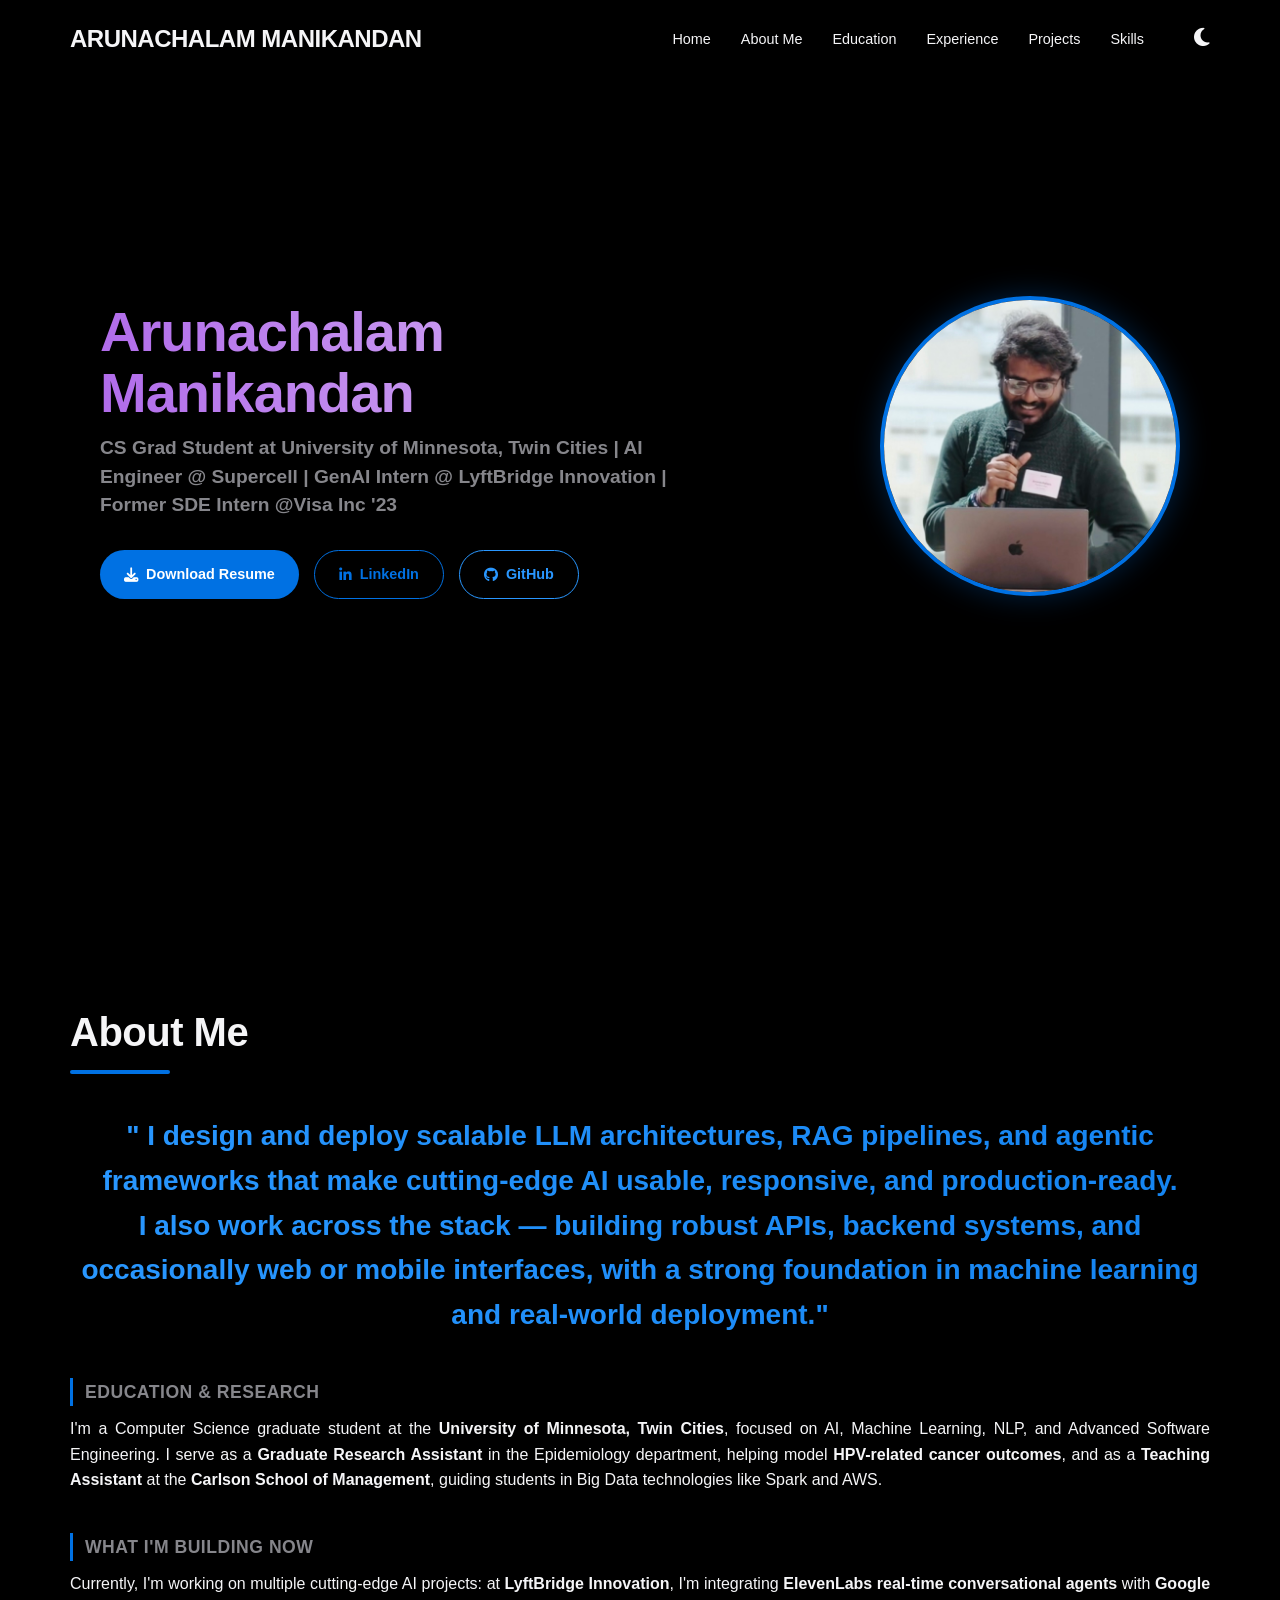
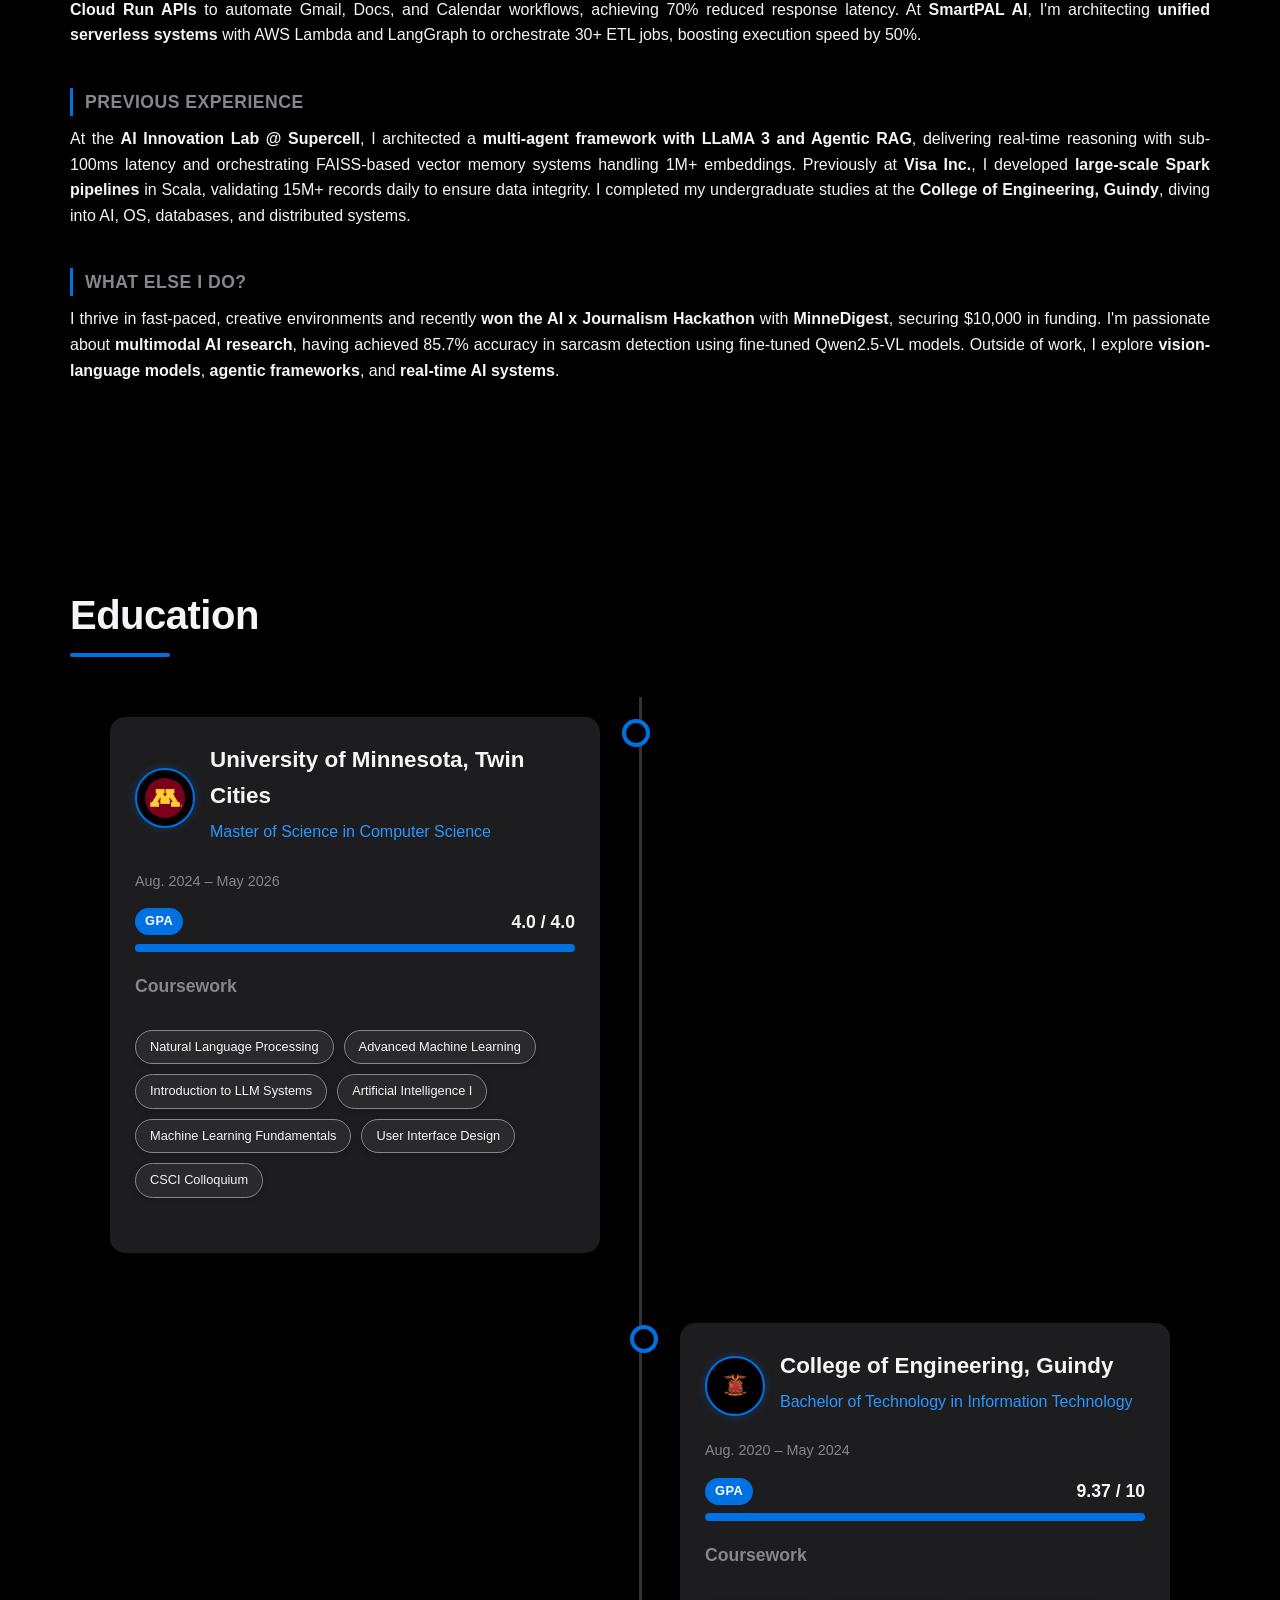
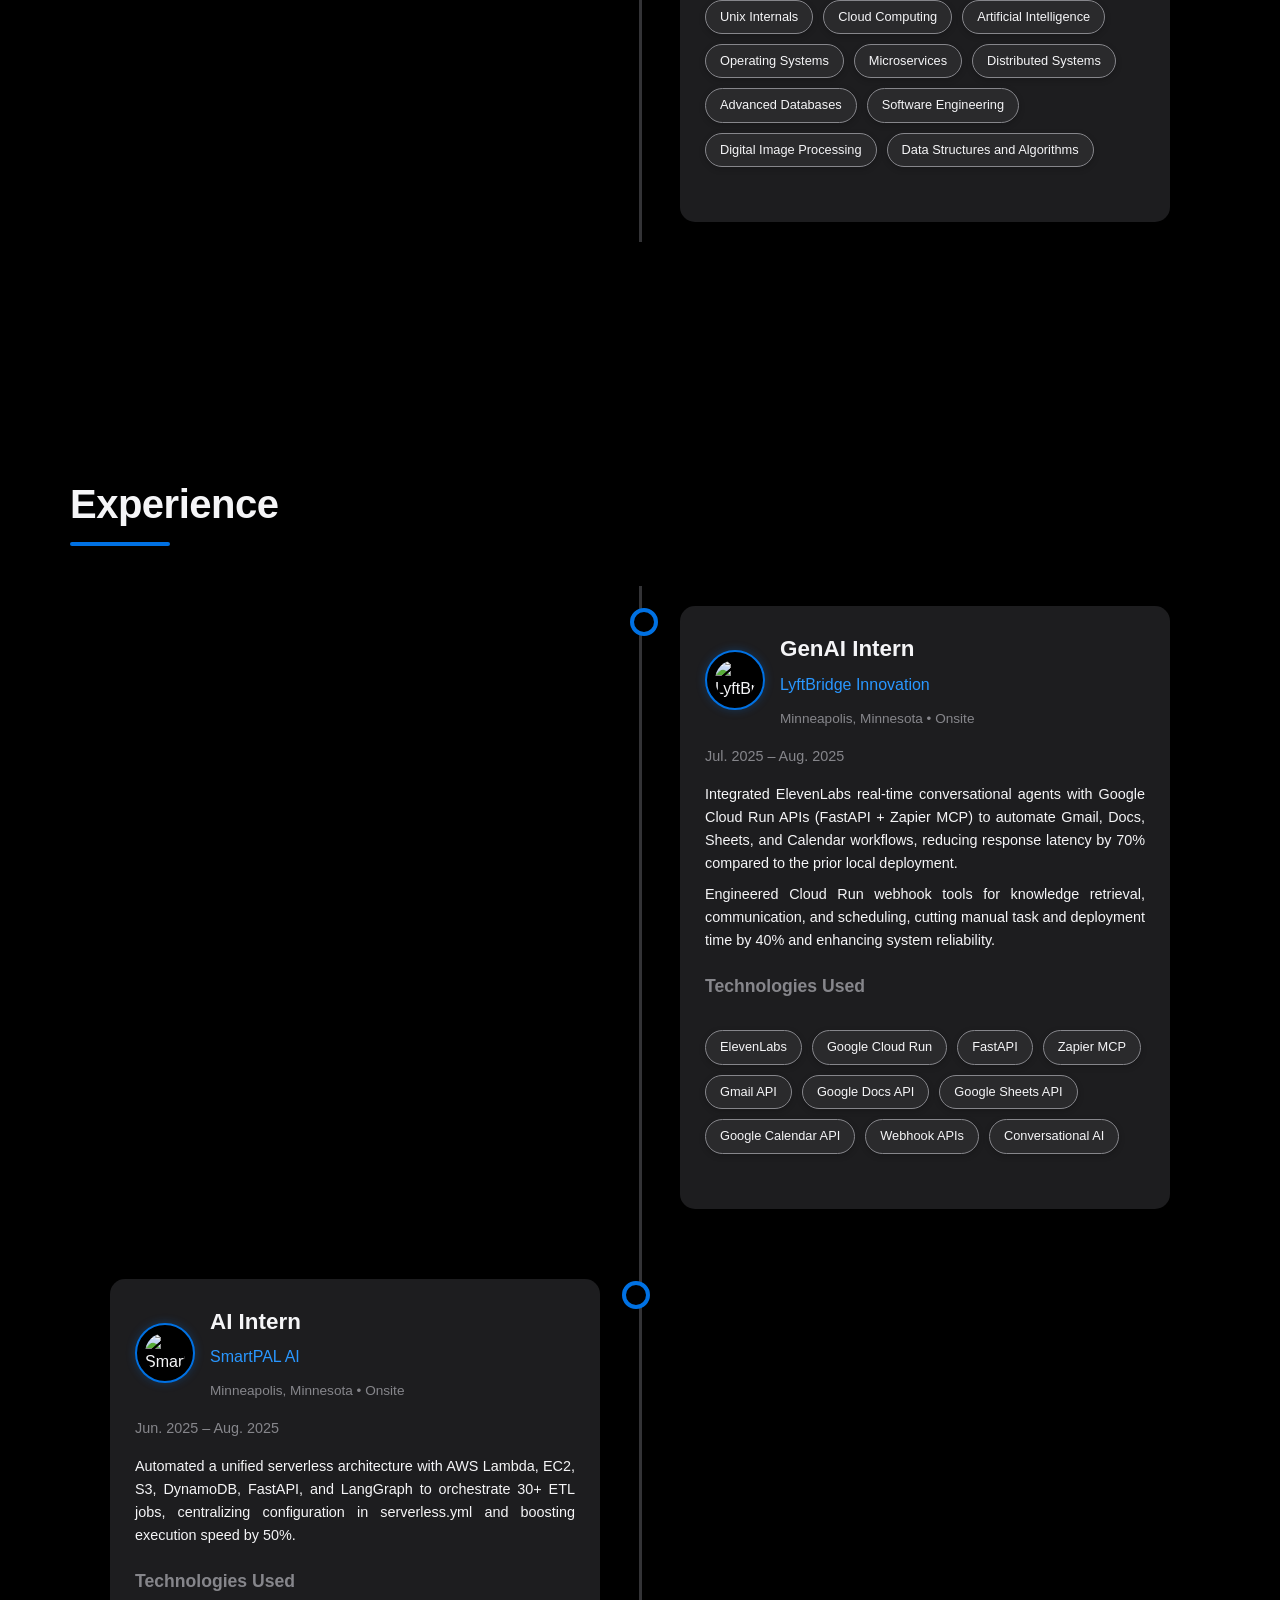
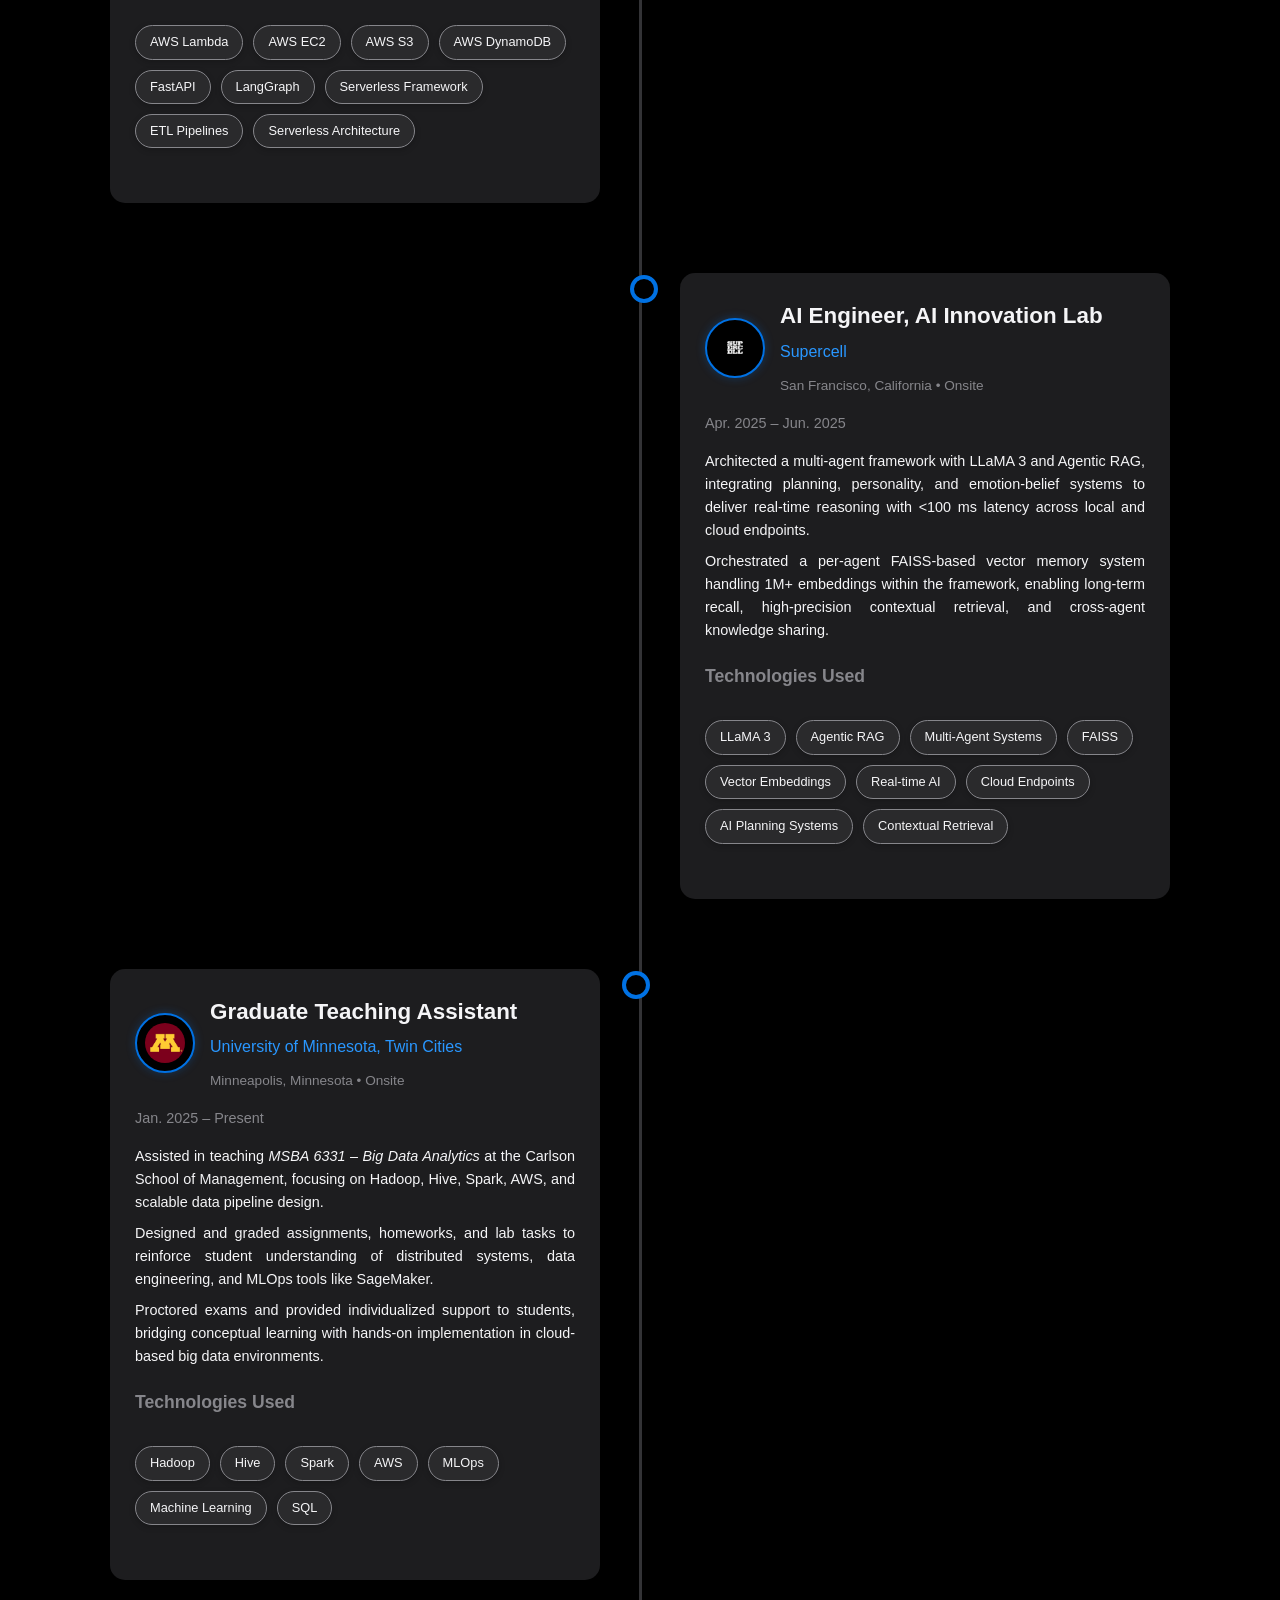
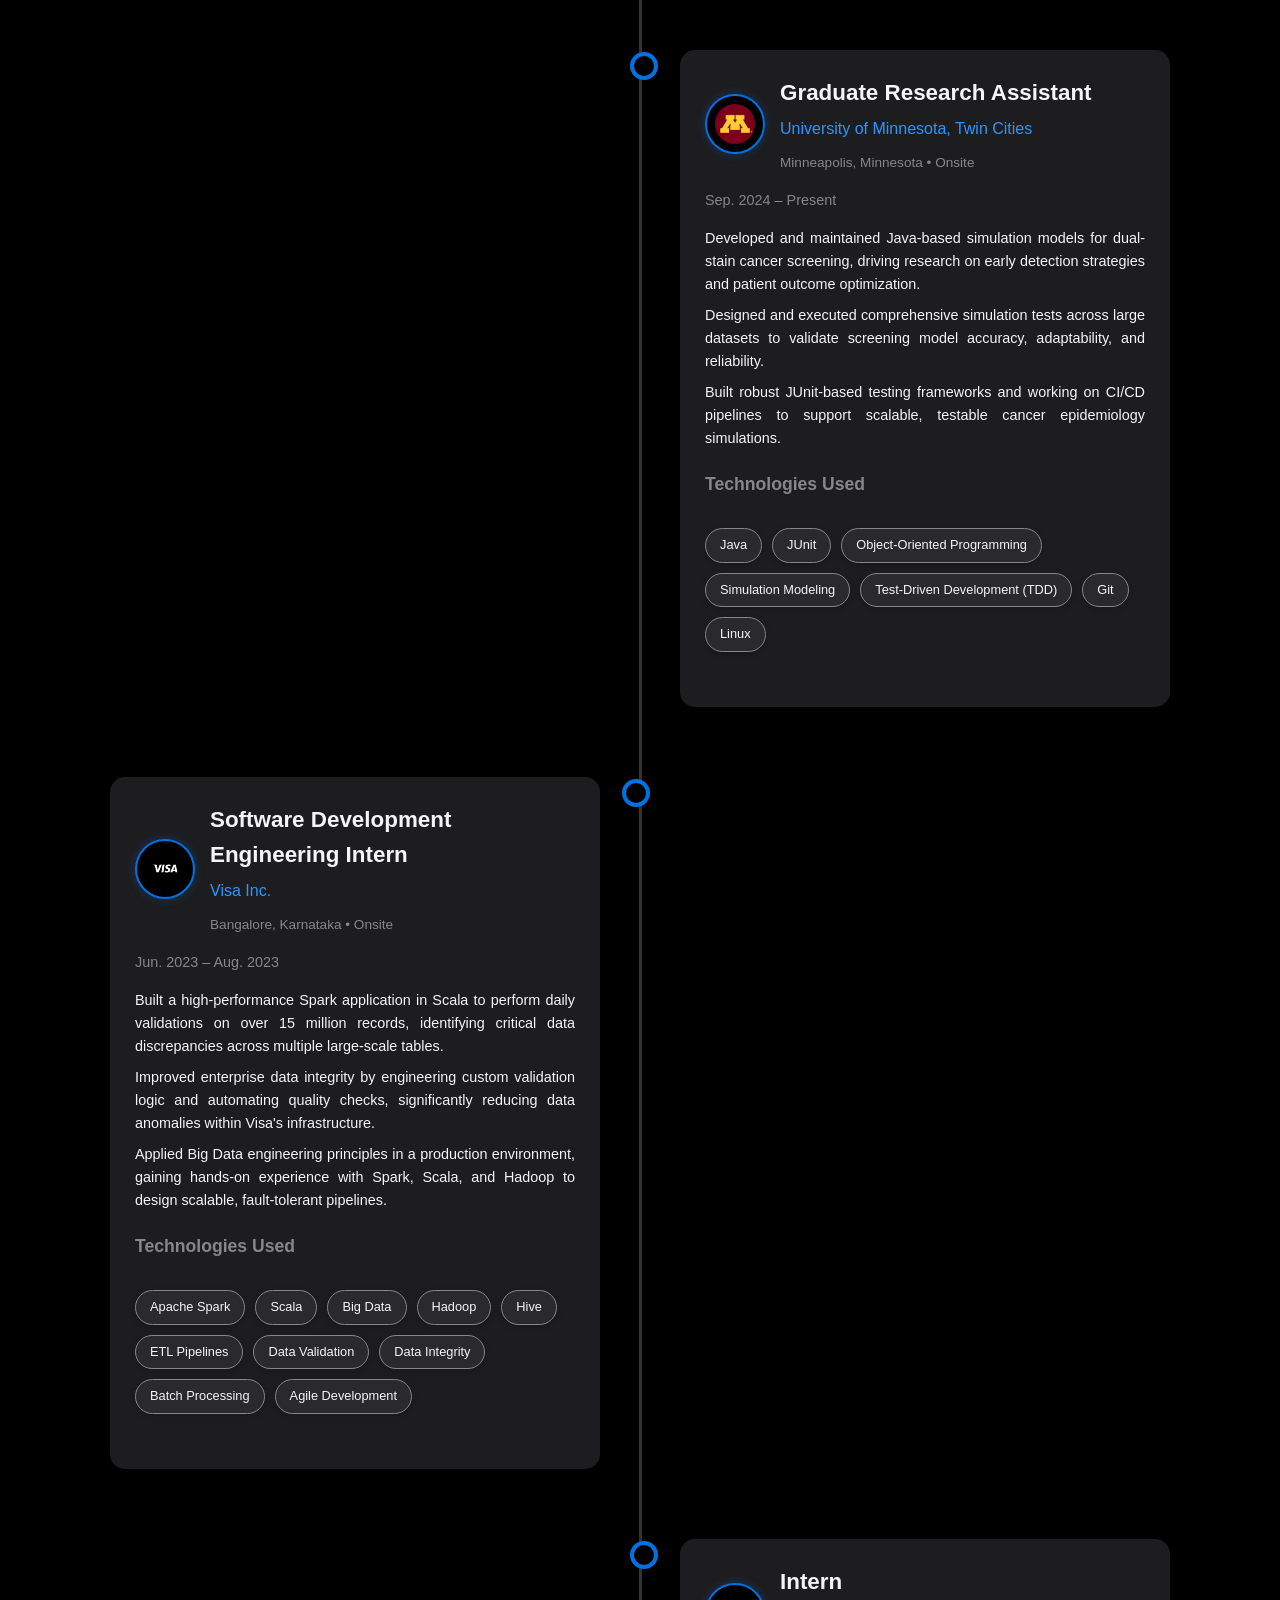
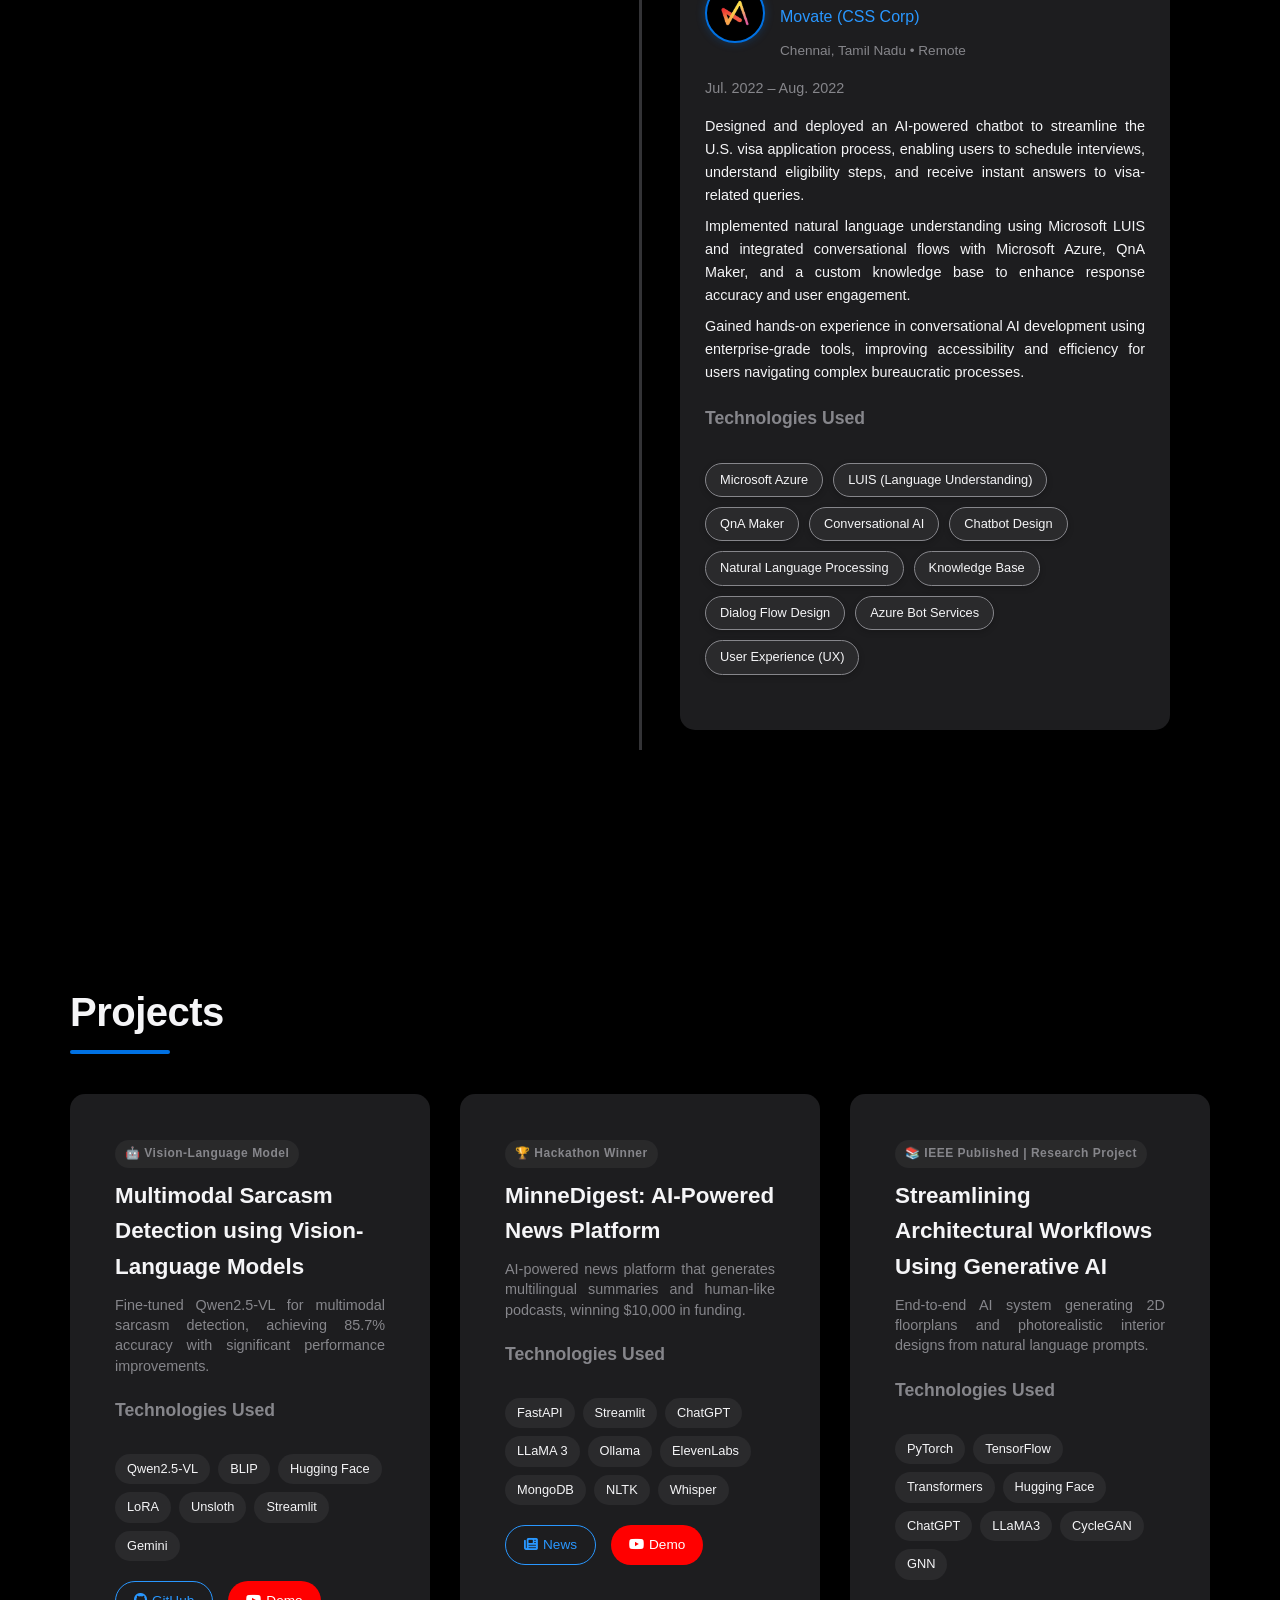
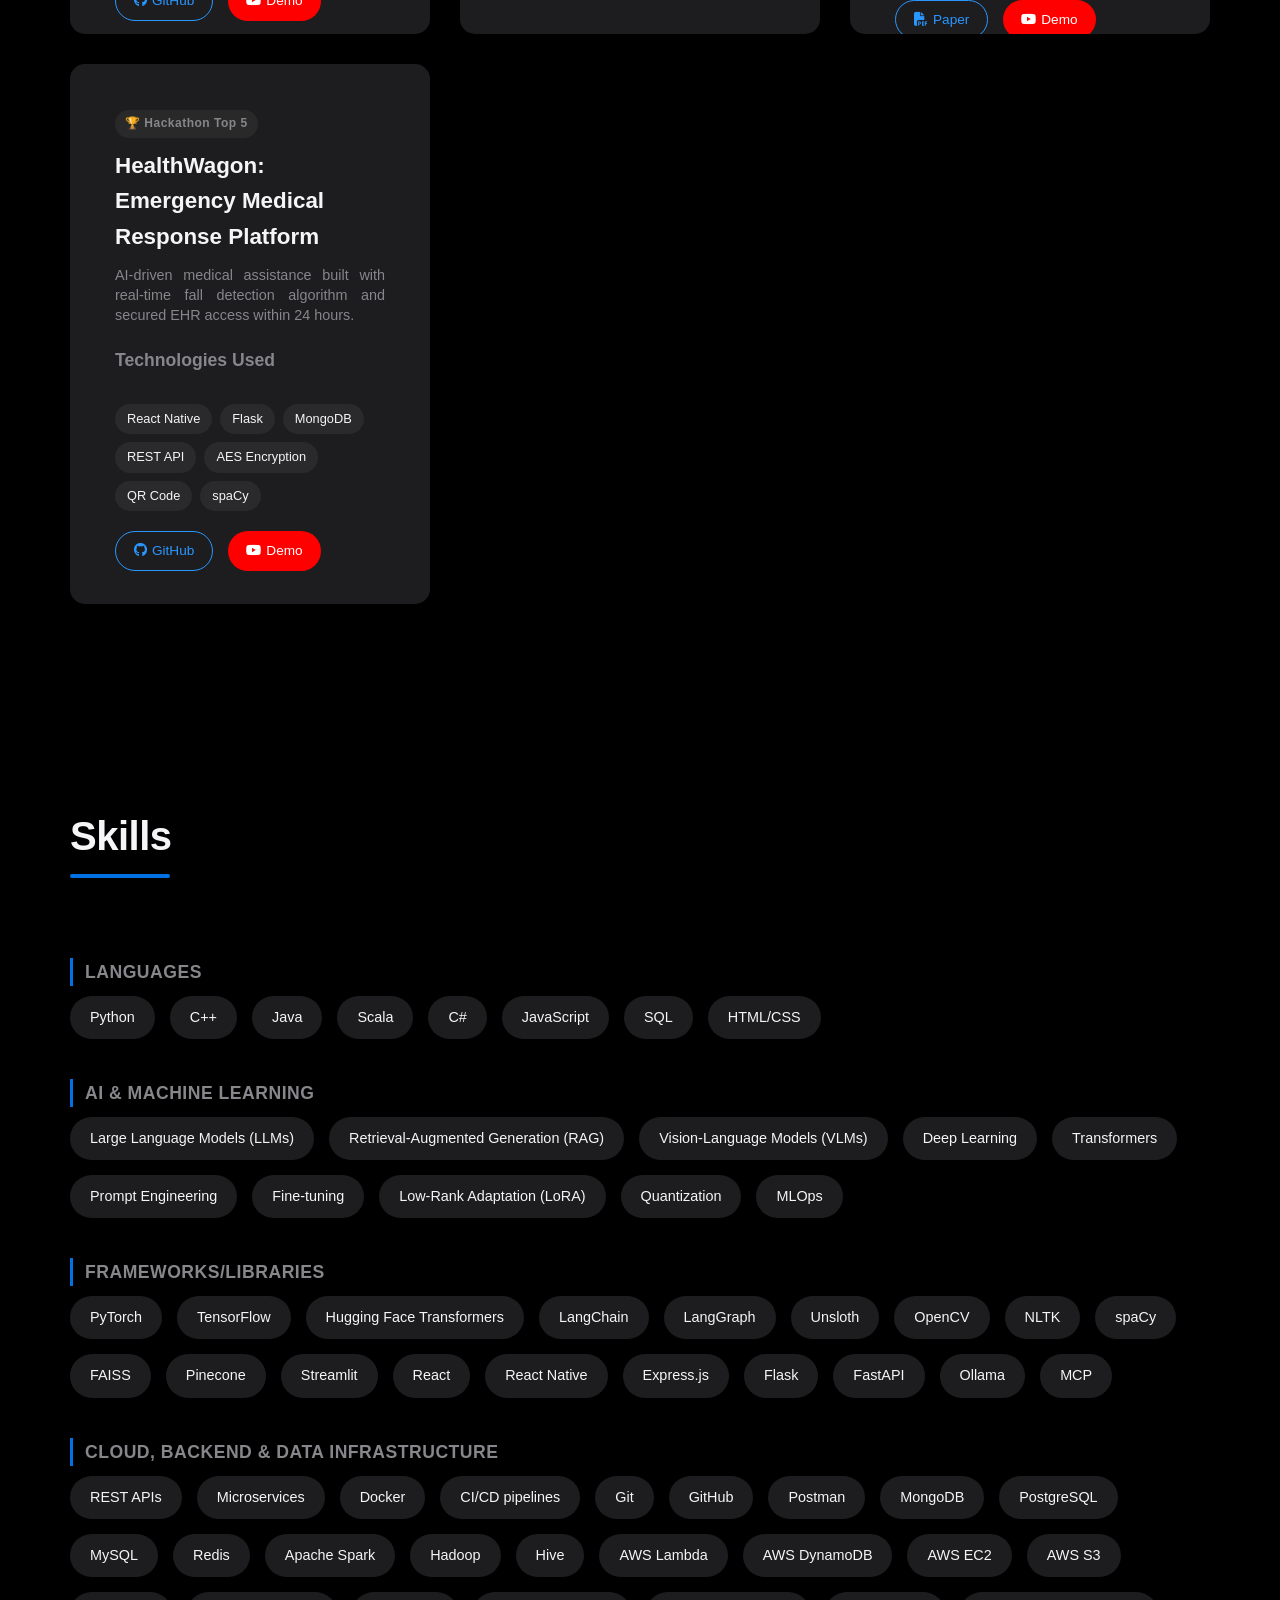
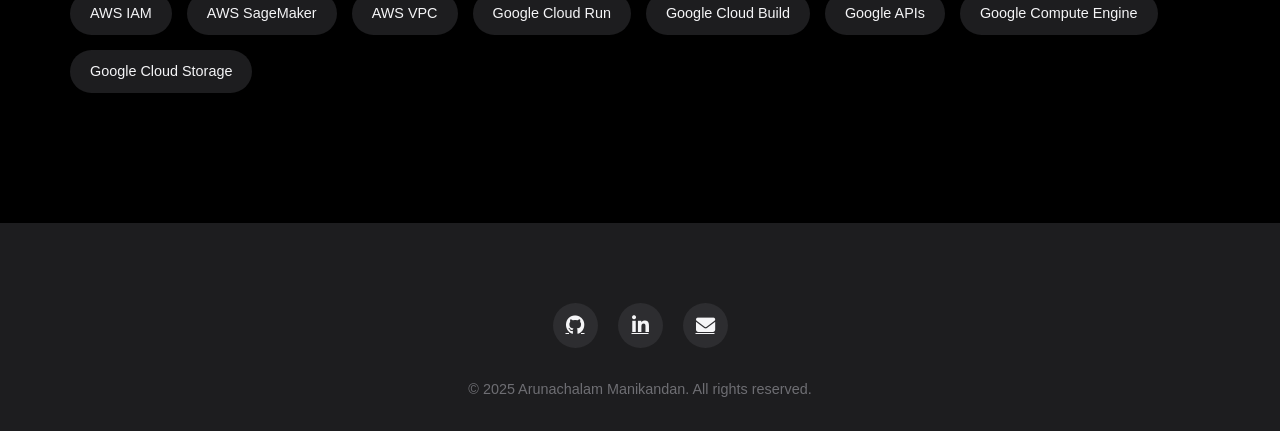
==== index.html @ f2fa3321 "Merge branch 'master' into dev" ====
<!DOCTYPE html>
<html lang="en">

<head>
    <meta charset="UTF-8">
    <meta name="viewport" content="width=device-width, initial-scale=1.0">
    <title>Arunachalam Manikandan</title>
    <link rel="stylesheet" href="https://cdnjs.cloudflare.com/ajax/libs/font-awesome/6.4.0/css/all.min.css">
    <link rel="stylesheet" href="styles.css">
</head>

<body>
    <!-- Header -->
    <header id="header">
        <div class="container">
            <nav>
                <div class="logo">ARUNACHALAM MANIKANDAN</div>
                <ul class="nav-links">
                    <li><a href="#home">Home</a></li>
                    <li><a href="#about">About Me</a></li>
                    <li><a href="#education">Education</a></li>
                    <li><a href="#experience">Experience</a></li>
                    <li><a href="#projects">Projects</a></li>
                    <li><a href="#skills">Skills</a></li>
                    <li><button id="theme-toggle" 
    style="margin-left: 20px; background: none; border: none; color: var(--text-color); font-size: 1.3rem; cursor: pointer;">
    <i id="theme-icon" class="fas fa-moon"></i>
</button></li>
                </ul>
                <div class="mobile-menu">
                    <i class="fas fa-bars"></i>
                </div>
            </nav>
        </div>
    </header>

    <!-- Mobile Navigation -->
    <div class="mobile-nav" id="mobile-nav">
        <div class="close-menu">
            <i class="fas fa-times"></i>
        </div>
        <ul>
            <li><a href="#home" class="mobile-link">Home</a></li>
            <li><a href="#about" class="mobile-link">About</a></li>
            <li><a href="#education" class="mobile-link">Education</a></li>
            <li><a href="#experience" class="mobile-link">Experience</a></li>
            <li><a href="#projects" class="mobile-link">Projects</a></li>
            <li><a href="#skills" class="mobile-link">Skills</a></li>

        </ul>


    </div>

    <!-- Hero Section -->
    <section id="home" class="hero">
        <div class="container">
            <div class="hero-content">
                <div class="hero-text">
                    <h1 class="hero-name">Arunachalam Manikandan</h1>
                    <h2 class="hero-title">CS Grad Student at University of Minnesota, Twin Cities | AI Engineer @ Supercell | GenAI Intern @ LyftBridge Innovation | Former SDE Intern @Visa Inc '23</h2>
                    <div class="hero-buttons">
                        <a href="https://drive.google.com/file/d/1-Y-s10joP_VP7pPKc03rrHRSdVWvOxyP/view?usp=sharing"
                            class="btn btn-primary"><i class="fas fa-download"></i> Download Resume</a>
                        <a href="https://www.linkedin.com/in/arunachalam-manikandan/"
                            class="btn btn-outline linkedin-btn" target="_blank">
                            <i class="fab fa-linkedin-in"></i> LinkedIn
                        </a>
                        <a href="https://github.com/ArunachalamM101202" class="btn btn-outline github-btn"
                            target="_blank">
                            <i class="fab fa-github"></i> GitHub
                        </a>


                    </div>
                    
                </div>
                <div class="hero-image">
                    <img src="photo_1.jpeg" alt="Arunachalam Manikandan" class="profile-img">
                </div>
            </div>
        </div>
    </section>

    <!-- About Section -->
    <section id="about">
        <div class="container">
            <h2 class="section-title">About Me</h2>

            <!-- 1-Line Summary -->
            <p class="about-highlight">
                " <strong>I design and deploy scalable LLM architectures, RAG pipelines, and agentic frameworks</strong>
                that make cutting-edge AI <strong>usable, responsive, and production-ready</strong>.<br>
                I also work across the stack — building <strong>robust APIs</strong>, <strong>backend systems</strong>,
                and occasionally <strong>web or mobile interfaces</strong>, with a strong foundation in <strong>machine
                    learning</strong> and real-world deployment."
            </p>

            <!-- Subsection: Education & Research -->
            <h4 class="about-subheading">Education & Research</h4>
            <p class="justify">
                I'm a Computer Science graduate student at the <strong>University of Minnesota, Twin Cities</strong>,
                focused on AI, Machine Learning, NLP, and Advanced Software Engineering.
                I serve as a <strong>Graduate Research Assistant</strong> in the Epidemiology department, helping model
                <strong>HPV-related cancer outcomes</strong>, and as a <strong>Teaching Assistant</strong> at the
                <strong>Carlson School of Management</strong>, guiding students in Big Data technologies like Spark and
                AWS.
            </p>

            <!-- Subsection: What I'm Building Now -->
            <h4 class="about-subheading">What I'm Building Now</h4>
            <p class="justify">
                Currently, I'm working on multiple cutting-edge AI projects: at <strong>LyftBridge Innovation</strong>, I'm integrating <strong>ElevenLabs real-time conversational agents</strong> with <strong>Google Cloud Run APIs</strong> to automate Gmail, Docs, and Calendar workflows, achieving 70% reduced response latency. At <strong>SmartPAL AI</strong>, I'm architecting <strong>unified serverless systems</strong> with AWS Lambda and LangGraph to orchestrate 30+ ETL jobs, boosting execution speed by 50%.
            </p>

            <!-- Subsection: Previous Experience -->
            <h4 class="about-subheading">Previous Experience</h4>
            <p class="justify">
                At the <strong>AI Innovation Lab @ Supercell</strong>, I architected a <strong>multi-agent framework with LLaMA 3 and Agentic RAG</strong>, delivering real-time reasoning with sub-100ms latency and orchestrating FAISS-based vector memory systems handling 1M+ embeddings. Previously at <strong>Visa Inc.</strong>, I developed <strong>large-scale Spark pipelines</strong> in Scala, validating 15M+ records daily to ensure data integrity. I completed my undergraduate studies at the <strong>College of Engineering, Guindy</strong>, diving into AI, OS, databases, and distributed systems.
            </p>

            <!-- Subsection: Beyond the Classroom -->
            <h4 class="about-subheading">What else I do?</h4>
            <p class="justify">
                I thrive in fast-paced, creative environments and recently <strong>won the AI x Journalism Hackathon</strong> with <strong>MinneDigest</strong>, securing $10,000 in funding. I'm passionate about <strong>multimodal AI research</strong>, having achieved 85.7% accuracy in sarcasm detection using fine-tuned Qwen2.5-VL models. Outside of work, I explore <strong>vision-language models</strong>, <strong>agentic frameworks</strong>, and <strong>real-time AI systems</strong>.
            </p>
        </div>
    </section>

    <!-- Education Section -->
    <!-- Education Section -->
    <section id="education">
        <div class="container">
            <h2 class="section-title">Education</h2>
            <div class="timeline-container">

                <!-- UMN -->
                <div class="timeline-item timeline-left">
                    <div class="timeline-content">
                        <div class="timeline-header">
                            <img src="images/umn.png" alt="UMN Logo" class="timeline-img">
                            <div class="timeline-text">
                                <h3>University of Minnesota, Twin Cities</h3>
                                <h4>Master of Science in Computer Science</h4>
                            </div>
                        </div>
                        <span class="date">Aug. 2024 – May 2026</span>
                        <div class="gpa-progress">
                            <div class="gpa-info">
                                <span class="gpa-label">GPA</span>
                                <span class="gpa-score">4.0 / 4.0</span>
                            </div>
                            <div class="gpa-bar">
                                <div class="gpa-fill" data-width="100%"></div> <!-- 100% for 4.0/4.0 -->
                            </div>
                        </div>

                        <h5 class="subheading">Coursework</h5>
                        <div class="skills-container">
                            <div class="skill-tag">Natural Language Processing</div>
                            <div class="skill-tag">Advanced Machine Learning</div>
                            <div class="skill-tag">Introduction to LLM Systems</div>
                            <div class="skill-tag">Artificial Intelligence I</div>
                            <div class="skill-tag">Machine Learning Fundamentals</div>
                            <div class="skill-tag">User Interface Design</div>
                            <div class="skill-tag">CSCI Colloquium</div>

                        </div>
                    </div>
                </div>

                <!-- CEG -->
                <div class="timeline-item timeline-right">
                    <div class="timeline-content">
                        <div class="timeline-header">
                            <img src="images/ceg.webp" alt="CEG Logo" class="timeline-img">
                            <div class="timeline-text">
                                <h3>College of Engineering, Guindy</h3>
                                <h4>Bachelor of Technology in Information Technology</h4>
                            </div>
                        </div>
                        <span class="date">Aug. 2020 – May 2024</span>
                        <div class="gpa-progress">
                            <div class="gpa-info">
                                <span class="gpa-label">GPA</span>
                                <span class="gpa-score">9.37 / 10</span>
                            </div>
                            <div class="gpa-bar">
                                <div class="gpa-fill" data-width="100%"></div> <!-- 100% for 4.0/4.0 -->
                            </div>
                        </div>

                        <h5 class="subheading">Coursework</h5>
                        <div class="skills-container">
                            <div class="skill-tag">Unix Internals</div>
                            <div class="skill-tag">Cloud Computing</div>
                            <div class="skill-tag">Artificial Intelligence</div>
                            <div class="skill-tag">Operating Systems</div>
                            <div class="skill-tag">Microservices</div>
                            <div class="skill-tag">Distributed Systems</div>
                            <div class="skill-tag">Advanced Databases</div>
                            <div class="skill-tag">Software Engineering</div>
                            <div class="skill-tag">Digital Image Processing</div>

                            <div class="skill-tag">Data Structures and Algorithms</div>
                        </div>
                    </div>
                </div>

            </div>
        </div>
    </section>

    <!-- Experience Section -->
    <section id="experience">
        <div class="container">
            <h2 class="section-title">Experience</h2>
            <div class="timeline-container">

                <!-- LyftBridge Innovation -->
                <div class="timeline-item timeline-right">
                    <div class="timeline-content">
                        <div class="timeline-header">
                            <img src="https://static.wixstatic.com/media/dc5052_fb45050974974fb59f57267d775cb18e~mv2.png/v1/fill/w_261,h_61,fp_0.50_0.50,q_85,usm_0.66_1.00_0.01,enc_avif,quality_auto/GettyImages-1823979425_b.png" alt="LyftBridge Logo" class="timeline-img">
                            <div>
                                <h3>GenAI Intern</h3>
                                <h4>LyftBridge Innovation</h4>
                                <div class="role-meta">
                                    <span>Minneapolis, Minnesota</span> • <span>Onsite</span>
                                </div>
                            </div>
                        </div>
                        <span class="date">Jul. 2025 – Aug. 2025</span>
                        <ul>
                            <li>Integrated ElevenLabs real-time conversational agents with Google Cloud Run APIs (FastAPI + Zapier MCP) to automate Gmail, Docs, Sheets, and Calendar workflows, reducing response latency by 70% compared to the prior local deployment.</li>
                            <li>Engineered Cloud Run webhook tools for knowledge retrieval, communication, and scheduling, cutting manual task and deployment time by 40% and enhancing system reliability.</li>
                        </ul>

                        <h5 class="subheading">Technologies Used</h5>
                        <div class="skills-container">
                            <div class="skill-tag">ElevenLabs</div>
                            <div class="skill-tag">Google Cloud Run</div>
                            <div class="skill-tag">FastAPI</div>
                            <div class="skill-tag">Zapier MCP</div>
                            <div class="skill-tag">Gmail API</div>
                            <div class="skill-tag">Google Docs API</div>
                            <div class="skill-tag">Google Sheets API</div>
                            <div class="skill-tag">Google Calendar API</div>
                            <div class="skill-tag">Webhook APIs</div>
                            <div class="skill-tag">Conversational AI</div>
                        </div>
                    </div>
                </div>

                <!-- SmartPAL AI -->
                <div class="timeline-item timeline-left">
                    <div class="timeline-content">
                        <div class="timeline-header">
                            <img src="https://www.smartpal.org/assets/images/logo/logo-with-text-horizontal.svg" alt="SmartPAL AI Logo" class="timeline-img">
                            <div>
                                <h3>AI Intern</h3>
                                <h4>SmartPAL AI</h4>
                                <div class="role-meta">
                                    <span>Minneapolis, Minnesota</span> • <span>Onsite</span>
                                </div>
                            </div>
                        </div>
                        <span class="date">Jun. 2025 – Aug. 2025</span>
                        <ul>
                            <li>Automated a unified serverless architecture with AWS Lambda, EC2, S3, DynamoDB, FastAPI, and LangGraph to orchestrate 30+ ETL jobs, centralizing configuration in serverless.yml and boosting execution speed by 50%.</li>
                        </ul>

                        <h5 class="subheading">Technologies Used</h5>
                        <div class="skills-container">
                            <div class="skill-tag">AWS Lambda</div>
                            <div class="skill-tag">AWS EC2</div>
                            <div class="skill-tag">AWS S3</div>
                            <div class="skill-tag">AWS DynamoDB</div>
                            <div class="skill-tag">FastAPI</div>
                            <div class="skill-tag">LangGraph</div>
                            <div class="skill-tag">Serverless Framework</div>
                            <div class="skill-tag">ETL Pipelines</div>
                            <div class="skill-tag">Serverless Architecture</div>
                        </div>
                    </div>
                </div>

                <!-- Supercell -->
                <div class="timeline-item timeline-right">
                    <div class="timeline-content">
                        <div class="timeline-header">
                            <img src="images/supercell.webp" alt="Supercell Logo" class="timeline-img">
                            <div>
                                <h3>AI Engineer, AI Innovation Lab</h3>
                                <h4>Supercell</h4>
                                <div class="role-meta">
                                    <span>San Francisco, California</span> • <span>Onsite</span>
                                </div>
                            </div>
                        </div>
                        <span class="date">Apr. 2025 – Jun. 2025</span>
                        <ul>
                            <li>Architected a multi-agent framework with LLaMA 3 and Agentic RAG, integrating planning, personality, and emotion-belief systems to deliver real-time reasoning with <100 ms latency across local and cloud endpoints.</li>
                            <li>Orchestrated a per-agent FAISS-based vector memory system handling 1M+ embeddings within the framework, enabling long-term recall, high-precision contextual retrieval, and cross-agent knowledge sharing.</li>
                        </ul>

                        <h5 class="subheading">Technologies Used</h5>
                        <div class="skills-container">
                            <div class="skill-tag">LLaMA 3</div>
                            <div class="skill-tag">Agentic RAG</div>
                            <div class="skill-tag">Multi-Agent Systems</div>
                            <div class="skill-tag">FAISS</div>
                            <div class="skill-tag">Vector Embeddings</div>
                            <div class="skill-tag">Real-time AI</div>
                            <div class="skill-tag">Cloud Endpoints</div>
                            <div class="skill-tag">AI Planning Systems</div>
                            <div class="skill-tag">Contextual Retrieval</div>
                        </div>
                    </div>
                </div>

                <!-- TA @ UMN -->
                <div class="timeline-item timeline-left">
                    <div class="timeline-content">
                        <div class="timeline-header">
                            <img src="images/umn.png" alt="UMN Logo" class="timeline-img">
                            <div>
                                <h3>Graduate Teaching Assistant</h3>
                                <h4>University of Minnesota, Twin Cities</h4>
                                <div class="role-meta">
                                    <span>Minneapolis, Minnesota</span> • <span>Onsite</span>
                                </div>
                            </div>
                        </div>
                        <span class="date">Jan. 2025 – Present</span>
                        <ul>
                            <li>Assisted in teaching <em>MSBA 6331 – Big Data Analytics</em> at the Carlson School of
                                Management, focusing on Hadoop, Hive, Spark, AWS, and scalable data pipeline design.
                            </li>
                            <li>Designed and graded assignments, homeworks, and lab tasks to reinforce student
                                understanding of distributed systems, data engineering, and MLOps tools like SageMaker.
                            </li>
                            <li>Proctored exams and provided individualized support to students, bridging conceptual
                                learning with hands-on implementation in cloud-based big data environments.</li>
                        </ul>

                        <h5 class="subheading">Technologies Used</h5>
                        <div class="skills-container">
                            <div class="skill-tag">Hadoop</div>
                            <div class="skill-tag">Hive</div>
                            <div class="skill-tag">Spark</div>
                            <div class="skill-tag">AWS</div>
                            <div class="skill-tag">MLOps</div>
                            <div class="skill-tag">Machine Learning</div>
                            <div class="skill-tag">SQL</div>
                        </div>
                    </div>
                </div>

                <!-- RA @ UMN -->
                <div class="timeline-item timeline-right">
                    <div class="timeline-content">
                        <div class="timeline-header">
                            <img src="images/umn.png" alt="UMN Logo" class="timeline-img">
                            <div>
                                <h3>Graduate Research Assistant</h3>
                                <h4>University of Minnesota, Twin Cities</h4>
                                <div class="role-meta">
                                    <span>Minneapolis, Minnesota</span> • <span>Onsite</span>
                                </div>
                            </div>
                        </div>
                        <span class="date">Sep. 2024 – Present</span>
                        <ul>
                            <li>Developed and maintained Java-based simulation models for dual-stain cancer screening,
                                driving research on early detection strategies and patient outcome optimization.</li>
                            <li>Designed and executed comprehensive simulation tests across large datasets to validate
                                screening model accuracy, adaptability, and reliability.</li>
                            <li>Built robust JUnit-based testing frameworks and working on CI/CD pipelines to support
                                scalable, testable cancer epidemiology simulations.</li>
                        </ul>

                        <h5 class="subheading">Technologies Used</h5>
                        <div class="skills-container">
                            <div class="skill-tag">Java</div>
                            <div class="skill-tag">JUnit</div>
                            <div class="skill-tag">Object-Oriented Programming</div>
                            <div class="skill-tag">Simulation Modeling</div>
                            <div class="skill-tag">Test-Driven Development (TDD)</div>
                            <div class="skill-tag">Git</div>
                            <div class="skill-tag">Linux</div>
                        </div>
                    </div>
                </div>

                <!-- Visa Intern -->
                <div class="timeline-item timeline-left">
                    <div class="timeline-content">
                        <div class="timeline-header">
                            <img src="images/visa.jpg" alt="UMN Logo" class="timeline-img">
                            <div>
                                <h3>Software Development Engineering Intern</h3>
                                <h4>Visa Inc.</h4>
                                <div class="role-meta">
                                    <span>Bangalore, Karnataka</span> • <span>Onsite</span>
                                </div>
                            </div>
                        </div>
                        <span class="date">Jun. 2023 – Aug. 2023</span>
                        <ul>
                            <li>Built a high-performance Spark application in Scala to perform daily validations on over
                                15 million records, identifying critical data discrepancies across multiple large-scale
                                tables.</li>
                            <li>Improved enterprise data integrity by engineering custom validation logic and automating
                                quality checks, significantly reducing data anomalies within Visa's infrastructure.</li>
                            <li>Applied Big Data engineering principles in a production environment, gaining hands-on
                                experience with Spark, Scala, and Hadoop to design scalable, fault-tolerant pipelines.
                            </li>
                        </ul>

                        <h5 class="subheading">Technologies Used</h5>
                        <div class="skills-container">
                            <div class="skill-tag">Apache Spark</div>
                            <div class="skill-tag">Scala</div>
                            <div class="skill-tag">Big Data</div>
                            <div class="skill-tag">Hadoop</div>
                            <div class="skill-tag">Hive</div>
                            <div class="skill-tag">ETL Pipelines</div>
                            <div class="skill-tag">Data Validation</div>
                            <div class="skill-tag">Data Integrity</div>
                            <div class="skill-tag">Batch Processing</div>
                            <div class="skill-tag">Agile Development</div>
                        </div>
                    </div>
                </div>

                <!-- Movate -->
                <div class="timeline-item timeline-right">
                    <div class="timeline-content">
                        <div class="timeline-header">
                            <img src="images/movate.jpeg" alt="UMN Logo" class="timeline-img">
                            <div>
                                <h3>Intern</h3>
                                <h4>Movate (CSS Corp)</h4>
                                <div class="role-meta">
                                    <span>Chennai, Tamil Nadu</span> • <span>Remote</span>
                                </div>
                            </div>
                        </div>
                        <span class="date">Jul. 2022 – Aug. 2022</span>
                        <ul>
                            <li>Designed and deployed an AI-powered chatbot to streamline the U.S. visa application
                                process, enabling users to schedule interviews, understand eligibility steps, and
                                receive instant answers to visa-related queries.</li>
                            <li>Implemented natural language understanding using Microsoft LUIS and integrated
                                conversational flows with Microsoft Azure, QnA Maker, and a custom knowledge base to
                                enhance response accuracy and user engagement.</li>
                            <li>Gained hands-on experience in conversational AI development using enterprise-grade
                                tools, improving accessibility and efficiency for users navigating complex bureaucratic
                                processes.</li>
                        </ul>

                        <h5 class="subheading">Technologies Used</h5>
                        <div class="skills-container">
                            <div class="skill-tag">Microsoft Azure</div>
                            <div class="skill-tag">LUIS (Language Understanding)</div>
                            <div class="skill-tag">QnA Maker</div>
                            <div class="skill-tag">Conversational AI</div>
                            <div class="skill-tag">Chatbot Design</div>
                            <div class="skill-tag">Natural Language Processing</div>
                            <div class="skill-tag">Knowledge Base</div>
                            <div class="skill-tag">Dialog Flow Design</div>
                            <div class="skill-tag">Azure Bot Services</div>
                            <div class="skill-tag">User Experience (UX)</div>
                        </div>
                    </div>
                </div>

            </div>
        </div>
    </section>

    <!-- Projects Section -->
    <section id="projects">
        <div class="container">
            <h2 class="section-title">Projects</h2>
            <div class="projects-container">

                <!-- Multimodal Sarcasm Detection Project -->
                <div class="project-card flip-card">
                    <div class="flip-card-inner">

                        <!-- Front Face -->
                        <div class="flip-card-front">
                            <div class="project-content">

                                <!-- Badge -->
                                <span class="project-badge">🤖 Vision-Language Model</span>

                                <!-- Title -->
                                <h3 class="project-title">Multimodal Sarcasm Detection using Vision-Language Models</h3>

                                <!-- Subheading -->
                                <p class="project-subheading">
                                    Fine-tuned Qwen2.5-VL for multimodal sarcasm detection, achieving 85.7% accuracy with significant performance improvements.
                                </p>

                                <!-- Stack Tags -->
                                <h5 class="subheading">Technologies Used</h5>
                                <div class="project-stack">
                                    <div class="stack-item">Qwen2.5-VL</div>
                                    <div class="stack-item">BLIP</div>
                                    <div class="stack-item">Hugging Face</div>
                                    <div class="stack-item">LoRA</div>
                                    <div class="stack-item">Unsloth</div>
                                    <div class="stack-item">Streamlit</div>
                                    <div class="stack-item">Gemini</div>
                                </div>

                                <!-- Links -->
                                <div class="project-links">
                                    <a href="#" class="project-btn github-btn">
                                        <i class="fab fa-github"></i> GitHub
                                    </a>
                                    <a href="#" class="project-btn youtube-btn">
                                        <i class="fab fa-youtube"></i> Demo
                                    </a>
                                </div>

                                <!-- Flip Icon for Mobile -->
                                <div class="flip-toggle-icon"
                                    onclick="this.closest('.flip-card').classList.toggle('flipped')">
                                    <i class="fas fa-sync-alt"></i>
                                </div>
                            </div>
                        </div>

                        <!-- Back Face -->
                        <div class="flip-card-back">
                            <div class="project-content">
                                <ul>
                                    <li>Optimized and fine-tuned <strong>Qwen2.5-VL (3B/7B)</strong> on a custom multimodal sarcasm dataset using <strong>LoRA via Unsloth</strong>, applying <strong>4-bit quantization</strong> to cut inference latency from 10 to 1 minute.</li>

                                    <li>Achieved <strong>85.7% accuracy</strong> with a <strong>+6.5% F1 score gain</strong> over Gemini 2.0, demonstrating superior performance in multimodal sarcasm understanding.</li>

                                    <li>Implemented efficient model optimization techniques including <strong>quantization</strong> and <strong>parameter-efficient fine-tuning</strong> for deployment-ready vision-language models.</li>
                                </ul>
                            </div>
                        </div>

                    </div>
                </div>

                <!-- MinneDigest Project -->
                <div class="project-card flip-card">
                    <div class="flip-card-inner">

                        <!-- Front Face -->
                        <div class="flip-card-front">
                            <div class="project-content">

                                <!-- Badge -->
                                <span class="project-badge">🏆 Hackathon Winner</span>

                                <!-- Title -->
                                <h3 class="project-title">MinneDigest: AI-Powered News Platform</h3>

                                <!-- Subheading -->
                                <p class="project-subheading">
                                    AI-powered news platform that generates multilingual summaries and human-like podcasts, winning $10,000 in funding.
                                </p>

                                <!-- Stack Tags -->
                                <h5 class="subheading">Technologies Used</h5>
                                <div class="project-stack">
                                    <div class="stack-item">FastAPI</div>
                                    <div class="stack-item">Streamlit</div>
                                    <div class="stack-item">ChatGPT</div>
                                    <div class="stack-item">LLaMA 3</div>
                                    <div class="stack-item">Ollama</div>
                                    <div class="stack-item">ElevenLabs</div>
                                    <div class="stack-item">MongoDB</div>
                                    <div class="stack-item">NLTK</div>
                                    <div class="stack-item">Whisper</div>
                                </div>

                                <!-- Links -->
                                <div class="project-links">
                                    <a href="https://cse.umn.edu/cs/news/cse-team-triumphs-hackathon"
                                        class="project-btn github-btn">
                                        <i class="fa-solid fa-newspaper"></i>News
                                    </a>
                                    <a href="https://www.youtube.com/watch?v=XzmNL9hF_1s"
                                        class="project-btn youtube-btn"><i class="fab fa-youtube"></i> Demo</a>
                                </div>

                                <!-- Flip Icon for Mobile -->
                                <div class="flip-toggle-icon"
                                    onclick="this.closest('.flip-card').classList.toggle('flipped')">
                                    <i class="fas fa-sync-alt"></i>
                                </div>
                            </div>
                        </div>

                        <!-- Back Face -->
                        <div class="flip-card-back">
                            <div class="project-content">
                                <ul>
                                    <li>Integrated an <strong>AI-powered news platform</strong> that generates multilingual summaries and human-like podcasts, winning the <strong>AI x Journalism Hackathon</strong> and securing <strong>$10,000 in funding</strong> for product scaling.</li>

                                    <li>Developed a <strong>scalable backend</strong> with FastAPI, ChatGPT, and LLaMA 3 (via Ollama) to automate summarization, podcast generation, and translation, cutting <strong>content creation time by 85%</strong>.</li>

                                    <li>Enabled <strong>white-labeled deployment</strong> for local news outlets with multilingual support, real-time processing, and automated content generation pipelines.</li>
                                </ul>
                            </div>
                        </div>

                    </div>
                </div>


                <div class="project-card flip-card">
                    <div class="flip-card-inner">

                        <!-- Front Face -->
                        <div class="flip-card-front">
                            <div class="project-content">

                                <!-- Label -->
                                <span class="project-badge">📚 IEEE Published | Research Project</span>

                                <!-- Title -->
                                <h3 class="project-title">Streamlining Architectural Workflows Using Generative AI</h3>

                                <!-- One-liner -->
                                <p class="project-subheading">
                                    End-to-end AI system generating 2D floorplans and photorealistic interior designs from natural language prompts.
                                </p>

                                <!-- Tech Stack -->
                                <h5 class="subheading">Technologies Used</h5>
                                <div class="project-stack">
                                    <span class="stack-item">PyTorch</span>
                                    <span class="stack-item">TensorFlow</span>
                                    <span class="stack-item">Transformers</span>
                                    <span class="stack-item">Hugging Face</span>
                                    <span class="stack-item">ChatGPT</span>
                                    <span class="stack-item">LLaMA3</span>
                                    <span class="stack-item">CycleGAN</span>
                                    <span class="stack-item">GNN</span>
                                </div>

                                <!-- Buttons -->
                                <div class="project-links">
                                    <!-- Paper button with same style as GitHub -->
                                    <a href="https://ieeexplore.ieee.org/document/10782715"
                                        class="project-btn github-btn">
                                        <i class="fas fa-file-pdf"></i> Paper
                                    </a>

                                    <!-- Demo button with original YouTube icon -->
                                    <a href="https://www.youtube.com/watch?v=oYGnE332zBI"
                                        class="project-btn youtube-btn">
                                        <i class="fab fa-youtube"></i> Demo
                                    </a>
                                </div>

                                <!-- Flip Icon for Mobile -->
                                <div class="flip-toggle-icon"
                                    onclick="this.closest('.flip-card').classList.toggle('flipped')">
                                    <i class="fas fa-sync-alt"></i>
                                </div>
                            </div>
                        </div>

                        <!-- Back Face -->
                        <div class="flip-card-back">
                            <div class="project-content">
                                <ul>
                                    <li>Implemented an <strong>end-to-end AI system</strong> to generate 2D floorplans and photorealistic interior designs from natural language prompts using a hybrid <strong>NER-GNN-MLP model</strong>, Neural Style Transfer, and CycleGANs, cutting <strong>manual design time by 40%</strong>.</li>

                                    <li>Ensured compliance with <strong>TNCDBR 2019 housing regulations</strong> and <strong>Vastu principles</strong> while maintaining high-quality architectural output through automated validation systems.</li>

                                    <li>Evaluated architectural layout generation performance across multiple LLMs (<strong>ChatGPT-3.5, LLaMA3, and Mistral</strong>) and published results in <strong>IEEE CVMI 2024</strong>, demonstrating a <strong>70% improvement</strong> in spatial layout efficiency and design iteration speed.</li>
                                </ul>
                            </div>
                        </div>

                    </div>
                </div>


                <div class="project-card flip-card">
                    <div class="flip-card-inner">

                        <!-- Front Face -->
                        <div class="flip-card-front">
                            <div class="project-content">

                                <!-- Label -->
                                <span class="project-badge">🏆 Hackathon Top 5</span>

                                <!-- Title -->
                                <h3 class="project-title">HealthWagon: Emergency Medical Response Platform</h3>

                                <!-- Subheading -->
                                <p class="project-subheading">
                                    AI-driven medical assistance built with real-time fall detection algorithm and
                                    secured EHR access within 24
                                    hours.
                                </p>

                                <!-- Stack -->
                                <h5 class="subheading">Technologies Used</h5>
                                <div class="project-stack">
                                    <span class="stack-item">React Native</span>
                                    <span class="stack-item">Flask</span>
                                    <span class="stack-item">MongoDB</span>
                                    <span class="stack-item">REST API</span>
                                    <span class="stack-item">AES Encryption</span>
                                    <span class="stack-item">QR Code</span>
                                    <!-- <span class="stack-item">Named Entity Recognition</span> -->
                                    <span class="stack-item">spaCy</span>
                                </div>

                                <!-- Buttons -->
                                <div class="project-links">
                                    <a href="https://github.com/Team-AllStars/HealthWagon"
                                        class="project-btn github-btn">
                                        <i class="fab fa-github"></i> GitHub
                                    </a>
                                    <a href="https://www.youtube.com/watch?v=pXllO6j6cqk"
                                        class="project-btn youtube-btn">
                                        <i class="fab fa-youtube"></i> Demo
                                    </a>
                                </div>

                                <!-- Flip icon -->
                                <div class="flip-toggle-icon"
                                    onclick="this.closest('.flip-card').classList.toggle('flipped')">
                                    <i class="fas fa-sync-alt"></i>
                                </div>
                            </div>
                        </div>

                        <!-- Back Face -->
                        <div class="flip-card-back">
                            <div class="project-content">
                                <ul>
                                    <li>Developed a <strong>fall detection app</strong> with a custom algorithm that
                                        auto-alerts <strong>hospitals</strong> and <strong>emergency contacts</strong>,
                                        reducing response time in critical situations.</li>

                                    <li>Built a <strong>QR-enabled ambulance app</strong> to access patient
                                        <strong>health records</strong> and sync data with hospitals for faster,
                                        informed response.
                                    </li>

                                    <li>Implemented a <strong>secure EHR system</strong> with <strong>role-based
                                            access</strong>, <strong>AES encryption</strong>, and a <strong>custom AI
                                            chatbot with NER</strong> to simplify doctor reports for users.</li>
                                </ul>
                            </div>
                        </div>

                    </div>
                </div>

            </div>
        </div>
    </section>

    <!-- Skills Section -->
    <section id="skills">
        <div class="container">
            <h2 class="section-title">Skills</h2>
            
            <!-- Languages -->
            <h4 class="about-subheading">Languages</h4>
            <div class="skills-container">
                <div class="skill-tag">Python</div>
                <div class="skill-tag">C++</div>
                <div class="skill-tag">Java</div>
                <div class="skill-tag">Scala</div>
                <div class="skill-tag">C#</div>
                <div class="skill-tag">JavaScript</div>
                <div class="skill-tag">SQL</div>
                <div class="skill-tag">HTML/CSS</div>
            </div>

            <!-- AI & Machine Learning -->
            <h4 class="about-subheading">AI & Machine Learning</h4>
            <div class="skills-container">
                <div class="skill-tag">Large Language Models (LLMs)</div>
                <div class="skill-tag">Retrieval-Augmented Generation (RAG)</div>
                <div class="skill-tag">Vision-Language Models (VLMs)</div>
                <div class="skill-tag">Deep Learning</div>
                <div class="skill-tag">Transformers</div>
                <div class="skill-tag">Prompt Engineering</div>
                <div class="skill-tag">Fine-tuning</div>
                <div class="skill-tag">Low-Rank Adaptation (LoRA)</div>
                <div class="skill-tag">Quantization</div>
                <div class="skill-tag">MLOps</div>
            </div>

            <!-- Frameworks/Libraries -->
            <h4 class="about-subheading">Frameworks/Libraries</h4>
            <div class="skills-container">
                <div class="skill-tag">PyTorch</div>
                <div class="skill-tag">TensorFlow</div>
                <div class="skill-tag">Hugging Face Transformers</div>
                <div class="skill-tag">LangChain</div>
                <div class="skill-tag">LangGraph</div>
                <div class="skill-tag">Unsloth</div>
                <div class="skill-tag">OpenCV</div>
                <div class="skill-tag">NLTK</div>
                <div class="skill-tag">spaCy</div>
                <div class="skill-tag">FAISS</div>
                <div class="skill-tag">Pinecone</div>
                <div class="skill-tag">Streamlit</div>
                <div class="skill-tag">React</div>
                <div class="skill-tag">React Native</div>
                <div class="skill-tag">Express.js</div>
                <div class="skill-tag">Flask</div>
                <div class="skill-tag">FastAPI</div>
                <div class="skill-tag">Ollama</div>
                <div class="skill-tag">MCP</div>
            </div>

            <!-- Cloud, Backend & Data Infrastructure -->
            <h4 class="about-subheading">Cloud, Backend & Data Infrastructure</h4>
            <div class="skills-container">
                <div class="skill-tag">REST APIs</div>
                <div class="skill-tag">Microservices</div>
                <div class="skill-tag">Docker</div>
                <div class="skill-tag">CI/CD pipelines</div>
                <div class="skill-tag">Git</div>
                <div class="skill-tag">GitHub</div>
                <div class="skill-tag">Postman</div>
                <div class="skill-tag">MongoDB</div>
                <div class="skill-tag">PostgreSQL</div>
                <div class="skill-tag">MySQL</div>
                <div class="skill-tag">Redis</div>
                <div class="skill-tag">Apache Spark</div>
                <div class="skill-tag">Hadoop</div>
                <div class="skill-tag">Hive</div>
                <div class="skill-tag">AWS Lambda</div>
                <div class="skill-tag">AWS DynamoDB</div>
                <div class="skill-tag">AWS EC2</div>
                <div class="skill-tag">AWS S3</div>
                <div class="skill-tag">AWS IAM</div>
                <div class="skill-tag">AWS SageMaker</div>
                <div class="skill-tag">AWS VPC</div>
                <div class="skill-tag">Google Cloud Run</div>
                <div class="skill-tag">Google Cloud Build</div>
                <div class="skill-tag">Google APIs</div>
                <div class="skill-tag">Google Compute Engine</div>
                <div class="skill-tag">Google Cloud Storage</div>
            </div>
        </div>
    </section>

    <!-- Footer -->
    <footer>
        <div class="container">
            <div class="footer-content">
                <div class="social-links">
                    <a href="https://github.com/ArunachalamM101202" class="social-link" target="_blank"><i
                            class="fab fa-github"></i></a>
                    <a href="https://www.linkedin.com/in/arunachalam-manikandan/" class="social-link" target="_blank"><i
                            class="fab fa-linkedin-in"></i></a>
                    <a href="mailto:arunachalam101202@gmail.com" class="social-link"><i class="fas fa-envelope"></i></a>
                </div>
                <p class="copyright">© 2025 Arunachalam Manikandan. All rights reserved.</p>
            </div>
        </div>
    </footer>

    <script src="script.js"></script>

    <!-- Buy Me a Coffee Button -->

</body>

</html>
---- styles.css ----
:root {
    --primary-color: #0071e3;
    --secondary-color: #2997ff;
    --background-color: #000;
    --text-color: #f5f5f7;
    --card-color: #1d1d1f;
    --highlight-color: #86868b;
    --accent-color: #6e6e73;
    --timeline-color: #333336;
}

* {
    margin: 0;
    padding: 0;
    box-sizing: border-box;
    font-family: -apple-system, BlinkMacSystemFont, 'Segoe UI', Roboto, Oxygen, Ubuntu, Cantarell, 'Open Sans', 'Helvetica Neue', sans-serif;
}

html {
    scroll-behavior: smooth;
}

body {
    background-color: var(--background-color);
    color: var(--text-color);
    line-height: 1.6;
    overflow-x: hidden;
}

.container {
    max-width: 1200px;
    margin: 0 auto;
    padding: 0 30px;
}

/* Header */
header {
    padding: 20px 0;
    background-color: rgba(0, 0, 0, 0.8);
    backdrop-filter: blur(20px);
    -webkit-backdrop-filter: blur(20px);
    position: fixed;
    width: 100%;
    z-index: 1000;
    transition: all 0.3s ease;
}

header.scrolled {
    padding: 10px 0;
}

nav {
    display: flex;
    justify-content: space-between;
    align-items: center;
}

.logo {
    font-weight: 700;
    font-size: 1.5rem;
    color: var(--text-color);
    letter-spacing: -0.5px;
}

.nav-links {
    display: flex;
    list-style: none;
}

.nav-links li {
    margin-left: 30px;
}

.nav-links a {
    text-decoration: none;
    color: var(--text-color);
    font-weight: 500;
    font-size: 0.9rem;
    position: relative;
    transition: color 0.3s ease;
}

.nav-links a:hover {
    color: var(--secondary-color);
}

.nav-links a::after {
    content: '';
    position: absolute;
    width: 0;
    height: 2px;
    bottom: -5px;
    left: 0;
    background-color: var(--secondary-color);
    transition: width 0.3s ease;
}

.nav-links a:hover::after {
    width: 100%;
}

.mobile-menu {
    display: none;
    font-size: 1.5rem;
    cursor: pointer;
}

/* Hero Section */
.hero {
    min-height: 100vh;
    display: flex;
    align-items: center;
    padding: 100px 0;
}

.hero-content {
    display: flex;
    justify-content: space-between;
    align-items: center;
    width: 100%;
    gap: 180px;
}

.hero-text {
    max-width: 600px;
}

.hero-name {
    font-size: 3.5rem;
    font-weight: 700;
    margin-bottom: 10px;
    letter-spacing: -1px;
    line-height: 1.1;
    background: linear-gradient(90deg, #b16cea, #ffffff);
    -webkit-background-clip: text;
    -webkit-text-fill-color: transparent;
    background-size: 200% auto;
    animation: gradientMove 5s ease infinite;
}

@keyframes gradientMove {
    0% {
        background-position: 0% center;
    }
    50% {
        background-position: 100% center;
    }
    100% {
        background-position: 0% center;
    }
}

.hero-title {
    font-size: 1.2rem;
    color: var(--highlight-color);
    margin-bottom: 20px;
    line-height: 1.5;
}

.hero-buttons {
    display: flex;
    gap: 15px;
    margin-top: 30px;
}

.btn {
    padding: 12px 24px;
    border-radius: 30px;
    font-weight: 600;
    font-size: 0.9rem;
    transition: all 0.3s ease;
    cursor: pointer;
    text-decoration: none;
    display: inline-flex;
    align-items: center;
    justify-content: center;
    gap: 8px;
}

.btn-primary {
    background-color: var(--primary-color);
    color: white;
    border: none;
}

.btn-secondary {
    background-color: transparent;
    color: var(--secondary-color);
    border: 1px solid var(--secondary-color);
}

.light-mode {
    --background-color: #ffffff;
    --text-color: #000000;
    --card-color: #f4f4f4;
    --highlight-color: #444444;
    --accent-color: #333333;
    --timeline-color: #dddddd;
}

.light-mode .social-link {
    background-color: #f4f4f4;
    color: #000000;
}

.light-mode .skill-tag {
    background-color: #349554;
    color: #000000;
    border: 1px solid #ccc;
}

.light-mode .timeline-content .skills-container .skill-tag {
    background-color: #e0e0e0;
    color: #000;
    border: 1px solid #ccc;
}

.light-mode .project-stack .stack-item {
    background-color: #e0e0e0;
    color: #000;
    border: 1px solid #ccc;
}

.light-mode header {
    background-color: #ffffff !important;
    backdrop-filter: none;
    -webkit-backdrop-filter: none;
}

.light-mode .logo,
.light-mode .nav-links a {
    color: #000000;
}

.light-mode .nav-links a:hover::after {
    background-color: #0071e3;
}

.light-mode .timeline-content,
.light-mode .flip-card-front,
.light-mode .flip-card-back {
    background-color: #f2f2f2;
    color: #000000;
}

.light-mode .project-badge {
    background-color: rgba(0, 0, 0, 0.05);
    color: #333;
}

.btn-primary:hover {
    background-color: #0262c3;
    transform: translateY(-2px);
}

.btn-secondary:hover {
    background-color: rgba(41, 151, 255, 0.1);
    transform: translateY(-2px);
}

.role-meta {
    font-size: 0.85rem;
    color: var(--highlight-color);
    margin-top: 3px;
}

.hero-image {
    position: relative;
}

.profile-img {
    width: 300px;
    height: 300px;
    border-radius: 50%;
    object-fit: cover;
    border: 4px solid var(--primary-color);
    box-shadow: 0 0 30px rgba(0, 113, 227, 0.3);
    animation: float 6s ease-in-out infinite;
}

@keyframes float {
    0% {
        transform: translateY(0px);
    }
    50% {
        transform: translateY(-15px);
    }
    100% {
        transform: translateY(0px);
    }
}

/* Section Styling */
section {
    padding: 100px 0;
    position: relative;
}

.section-title {
    font-size: 2.5rem;
    margin-bottom: 50px;
    position: relative;
    display: inline-block;
    font-weight: 700;
    letter-spacing: -0.5px;
}

.section-title::after {
    content: '';
    position: absolute;
    left: 0;
    bottom: -10px;
    width: 100px;
    height: 4px;
    background: var(--primary-color);
    border-radius: 2px;
}

/* Timeline */
.timeline-container {
    position: relative;
}

.timeline-container::before {
    content: '';
    position: absolute;
    width: 3px;
    background-color: var(--timeline-color);
    top: 0;
    bottom: 0;
    left: 50%;
    margin-left: -1.5px;
}

.linkedin-btn {
    color: var(--primary-color);
    border: 1px solid var(--primary-color);
    background-color: transparent;
    transition: all 0.3s ease;
}

.linkedin-btn:hover {
    background-color: var(--primary-color);
    color: #fff;
}

.timeline-item {
    padding: 20px 40px;
    position: relative;
    background-color: inherit;
    width: 50%;
    margin-bottom: 30px;
}

.timeline-item::after {
    content: '';
    position: absolute;
    width: 20px;
    height: 20px;
    right: -10px;
    background-color: var(--background-color);
    border: 4px solid var(--primary-color);
    top: 22px;
    border-radius: 50%;
    z-index: 1;
}

.timeline-left {
    left: 0;
    text-align: right;
}

.timeline-right {
    left: 50%;
}

.timeline-left::after {
    right: -10px;
}

.timeline-right::after {
    left: -10px;
}

.timeline-content {
    padding: 25px;
    background-color: var(--card-color);
    border-radius: 15px;
    box-shadow: 0 10px 25px rgba(0, 0, 0, 0.2);
    transition: all 0.3s ease;
    text-align: justify;
}

.timeline-content:hover {
    transform: translateY(-5px);
    box-shadow: 0 15px 35px rgba(0, 0, 0, 0.3);
}

.timeline-content h3 {
    margin-top: 0;
    font-size: 1.4rem;
    text-align: left;
    color: var(--text-color);
    margin-bottom: 5px;
}

.timeline-content h4 {
    font-size: 1rem;
    color: var(--secondary-color);
    margin-bottom: 10px;
    font-weight: 500;
}

.timeline-content .date {
    font-size: 0.9rem;
    color: var(--highlight-color);
    margin-bottom: 15px;
    display: block;
}

.timeline-content p {
    font-size: 0.95rem;
    line-height: 1.6;
    margin-bottom: 10px;
    text-align: justify;
}

.timeline-content ul {
    list-style-type: none;
    margin-top: 10px;
}

.timeline-content ul li {
    margin-bottom: 8px;
    font-size: 0.9rem;
    color: var(--text-color);
}

/* Projects Section */
.projects-container {
    display: grid;
    grid-template-columns: repeat(auto-fill, minmax(350px, 1fr));
    gap: 30px;
}

.project-badge {
    display: inline-block;
    background-color: rgba(255, 255, 255, 0.05);
    color: var(--highlight-color);
    font-size: 0.75rem;
    font-weight: 600;
    padding: 4px 10px;
    border-radius: 20px;
    margin-bottom: 10px;
    letter-spacing: 0.5px;
}

.project-subheading {
    font-size: 0.9rem;
    color: var(--highlight-color);
    margin: 10px 0 20px;
    line-height: 1.4;
    text-align: justify;
}

.project-card {
    perspective: 1500px;
    background: none;
    box-shadow: none;
    height: 540px;
}

.project-card:hover {
    transform: translateY(-10px);
    box-shadow: 0 20px 40px rgba(0, 0, 0, 0.3);
}

.github-btn {
    color: #fff;
    border: 1px solid #fff;
    background-color: transparent;
    transition: all 0.3s ease;
}

.github-btn:hover {
    background-color: #fff;
    color: #000;
}

.project-content {
    padding: 20px;
}

.flip-card {
    perspective: 1500px;
}

.flip-card-inner {
    position: relative;
    width: 100%;
    height: 100%;
    transition: transform 1s;
    transform-style: preserve-3d;
}

.flip-card:hover .flip-card-inner {
    transition-delay: 1s;
    transform: rotateY(180deg);
}

.flip-card-back .project-content {
    font-size: 0.88rem;
    line-height: 1.6;
    text-align: justify;
}

.flip-card-back .project-content ul {
    padding: 15px;
}

.flip-card-back .project-content ul li {
    list-style-type: number;
    margin-bottom: 15px;
}

.about-highlight {
    font-size: 1.75rem;
    font-weight: 700;
    margin-bottom: 30px;
    background: linear-gradient(270deg, #ffffff, #0071e3, #2997ff);
    background-size: 400% 400%;
    -webkit-background-clip: text;
    -webkit-text-fill-color: transparent;
    animation: gradientShift 6s ease infinite;
    line-height: 1.6;
    text-align: center;
}

/* Keyframes for shifting gradient */
@keyframes gradientShift {
    0% {
        background-position: 0% 50%;
    }
    50% {
        background-position: 100% 50%;
    }
    100% {
        background-position: 0% 50%;
    }
}

.about-highlight:hover {
    background-position: right center;
}

.about-subheading {
    font-size: 1.1rem;
    color: var(--highlight-color);
    font-weight: 600;
    margin: 40px 0 10px;
    text-transform: uppercase;
    letter-spacing: 0.5px;
    border-left: 3px solid var(--primary-color);
    padding-left: 12px;
}

.flip-card-front,
.flip-card-back {
    position: absolute;
    width: 100%;
    height: 100%;
    backface-visibility: hidden;
    border-radius: 15px;
    overflow: hidden;
    box-shadow: 0 10px 25px rgba(0, 0, 0, 0.2);
    background-color: var(--card-color);
    padding: 25px;
}

.flip-card-front {
    z-index: 2;
}

.flip-card-back {
    transform: rotateY(180deg);
}

.project-title {
    font-size: 1.4rem;
    color: var(--text-color);
    margin-bottom: 10px;
}

.project-description {
    font-size: 0.95rem;
    color: var(--highlight-color);
    margin-bottom: 20px;
    line-height: 1.6;
}

.subheading {
    margin-top: 20px;
    font-size: 1.1rem;
    font-weight: 600;
    margin-bottom: 30px;
    color: var(--highlight-color);
}

.project-stack {
    display: flex;
    flex-wrap: wrap;
    gap: 8px;
    margin-bottom: 20px;
}

.stack-item {
    padding: 5px 12px;
    background-color: rgba(46, 46, 48, 0.8);
    border-radius: 20px;
    font-size: 0.8rem;
    color: var(--text-color);
}

.project-links {
    display: flex;
    gap: 15px;
}

.flip-toggle-icon {
    display: none;
    position: absolute;
    bottom: 15px;
    right: 15px;
    font-size: 1.2rem;
    background-color: rgba(255, 255, 255, 0.1);
    color: var(--text-color);
    padding: 8px;
    border-radius: 50%;
    cursor: pointer;
    transition: background 0.3s ease;
    z-index: 10;
}

.flip-toggle-icon:hover {
    background-color: rgba(255, 255, 255, 0.2);
}

.project-btn {
    padding: 8px 18px;
    border-radius: 20px;
    font-size: 0.85rem;
    font-weight: 500;
    transition: all 0.3s ease;
    display: inline-flex;
    align-items: center;
    gap: 5px;
    text-decoration: none;
}

.github-btn {
    background-color: transparent;
    color: var(--secondary-color);
    border: 1px solid var(--secondary-color);
}

.youtube-btn {
    background-color: #ff0000;
    color: white;
    border: none;
}

.github-btn:hover,
.youtube-btn:hover {
    transform: translateY(-3px);
}

/* Skills Section */
.skills-container {
    display: flex;
    flex-wrap: wrap;
    gap: 15px;
    margin-bottom: 30px;
}

.skill-tag {
    padding: 10px 20px;
    background-color: var(--card-color);
    border-radius: 30px;
    font-size: 0.9rem;
    font-weight: 500;
    color: var(--text-color);
    transition: all 0.3s ease;
    box-shadow: 0 5px 15px rgba(0, 0, 0, 0.1);
    cursor: pointer;
}

.skill-tag:hover {
    background-color: var(--primary-color);
    color: white;
    transform: translateY(-5px);
    box-shadow: 0 10px 25px rgba(0, 113, 227, 0.3);
}

.timeline-content .skills-container {
    gap: 10px;
    margin-top: 12px;
    flex-wrap: wrap;
}

.justify {
    text-align: justify;
}

.timeline-content .skills-container .skill-tag {
    background-color: rgba(46, 46, 48, 0.8);
    border: 1px solid var(--highlight-color);
    color: var(--text-color);
    padding: 6px 14px;
    border-radius: 20px;
    font-size: 0.8rem;
    font-weight: 500;
    transition: all 0.3s ease;
    box-shadow: 0 2px 6px rgba(0, 0, 0, 0.2);
    cursor: default;
}

ul li {
    text-align: justify;
}

.timeline-content .skills-container .skill-tag:hover {
    background-color: var(--primary-color);
    color: #fff;
    transform: translateY(-4px);
    box-shadow: 0 6px 15px rgba(0, 113, 227, 0.4);
}

/* Footer */
footer {
    background-color: var(--card-color);
    padding: 50px 0 30px;
    text-align: center;
}

.footer-content {
    max-width: 800px;
    margin: 0 auto;
}

.social-links {
    display: flex;
    justify-content: center;
    gap: 20px;
    margin: 30px 0;
}

.social-link {
    width: 45px;
    height: 45px;
    border-radius: 50%;
    background-color: #2d2d30;
    display: flex;
    align-items: center;
    justify-content: center;
    color: var(--text-color);
    font-size: 1.2rem;
    transition: all 0.3s ease;
}

.social-link:hover {
    background-color: var(--primary-color);
    transform: translateY(-5px);
    color: white;
}

.about-content {
    max-width: 800px;
    margin: 0 auto;
    font-size: 1.1rem;
    line-height: 1.8;
    color: var(--highlight-color);
}

.gpa-progress {
    margin-top: 15px;
}

.gpa-info {
    display: flex;
    align-items: center;
    justify-content: space-between;
    margin-bottom: 8px;
}

.gpa-label {
    background-color: var(--primary-color);
    color: white;
    padding: 3px 10px;
    border-radius: 20px;
    font-size: 0.8rem;
    font-weight: 600;
    letter-spacing: 0.5px;
}

.gpa-score {
    font-size: 1.1rem;
    font-weight: 600;
    color: var(--text-color);
}

.gpa-bar {
    width: 100%;
    height: 8px;
    background-color: var(--card-color);
    border-radius: 10px;
    overflow: hidden;
}

.gpa-fill {
    width: 0%;
    height: 100%;
    background-color: var(--primary-color);
    transition: width 1s ease;
    transform-origin: left center;
}

/* Bounce animation keyframes */
@keyframes bounce-scale {
    0% {
        transform: scaleX(1);
    }
    80% {
        transform: scaleX(1.05);
    }
    100% {
        transform: scaleX(1);
    }
}

.about-content p {
    margin-bottom: 20px;
}

.about-content p:last-child {
    margin-bottom: 0;
}

.copyright {
    font-size: 0.9rem;
    color: var(--accent-color);
    margin-top: 20px;
}

.timeline-header {
    display: flex;
    align-items: center;
    gap: 15px;
    margin-bottom: 15px;
}

.timeline-img {
    width: 60px;
    height: 60px;
    border-radius: 50%;
    object-fit: contain;
    object-position: center;
    border: 2px solid var(--primary-color);
    box-shadow: 0 0 10px rgba(0, 113, 227, 0.3);
    background-color: black;
    padding: 8px;
}

.mobile-nav {
    position: fixed;
    top: 0;
    left: 0;
    width: 100%;
    height: 100vh;
    background-color: var(--background-color);
    padding: 80px 30px;
    z-index: 999;
    transform: translateX(-100%);
    transition: all 0.4s ease, opacity 0.3s ease;
    opacity: 0;
    visibility: hidden;
    pointer-events: none;
}

.mobile-nav.active {
    transform: translateX(0);
    opacity: 1;
    visibility: visible;
    pointer-events: auto;
}

/* Animation class */
.animate {
    opacity: 1 !important;
    transform: translateY(0) !important;
    transition: all 0.2s ease-out !important;
}

/* Responsive Design */

/* 1024px and below - tablet */
@media (max-width: 1024px) {
    .hero-name {
        font-size: 3rem;
    }

    .hero-title {
        font-size: 1.1rem;
    }

    .profile-img {
        width: 250px;
        height: 250px;
    }
}

/* 768px and below - mobile */
@media (max-width: 768px) {
    .hero-content {
        flex-direction: column;
        text-align: center;
    }

    .project-badge {
        display: inline-block;
        background-color: rgba(255, 255, 255, 0.05);
        color: var(--highlight-color);
        font-size: 0.75rem;
        font-weight: 600;
        padding: 4px 10px;
        border-radius: 20px;
        margin-bottom: 10px;
        letter-spacing: 0.5px;
    }

    .project-subheading {
        font-size: 0.9rem;
        color: var(--highlight-color);
        margin: 10px 0 20px;
        line-height: 1.4;
    }

    .flip-toggle-icon {
        display: block;
    }

    .hero-text {
        order: 2;
        margin-top: 40px;
    }

    .hero-image {
        order: 1;
    }

    .hero-buttons {
        justify-content: center;
    }

    .timeline-container::before {
        left: 40px;
    }

    .timeline-item {
        width: 100%;
        padding-left: 80px;
        padding-right: 20px;
    }

    .timeline-item::after {
        left: 30px;
    }

    .timeline-left {
        text-align: left;
    }

    .timeline-right {
        left: 0;
    }

    .section-title {
        font-size: 2rem;
    }

    .nav-links {
        display: none;
    }

    .mobile-menu {
        display: block;
    }

    .mobile-nav {
        position: fixed;
        top: 0;
        left: 0;
        width: 100%;
        height: 100vh;
        background-color: var(--background-color);
        padding: 80px 30px;
        z-index: 999;
        transform: translateX(-100%);
        transition: all 0.4s ease;
        opacity: 0;
        visibility: hidden;
        pointer-events: none;
    }

    .mobile-nav.active {
        transform: translateX(0);
        opacity: 1;
        visibility: visible;
        pointer-events: auto;
    }

    .mobile-nav ul {
        list-style: none;
        padding: 0;
        margin: 0;
    }

    .mobile-nav ul li {
        margin-bottom: 30px;
    }

    .mobile-nav ul li a {
        font-size: 1.5rem;
        color: var(--text-color);
        text-decoration: none;
        font-weight: 600;
        display: block;
        padding: 10px 0;
        transition: color 0.3s ease;
    }

    .mobile-nav ul li a:hover,
    .mobile-nav ul li a:focus {
        color: var(--primary-color);
    }

    .close-menu {
        position: absolute;
        top: 30px;
        right: 30px;
        font-size: 1.8rem;
        cursor: pointer;
        color: var(--text-color);
        z-index: 1001;
    }
}

/* 480px and below - small mobile */
@media (max-width: 480px) {
    .hero-name {
        font-size: 2.3rem;
    }

    .hero-title {
        font-size: 1rem;
    }

    .profile-img {
        width: 200px;
        height: 200px;
    }

    .section-title {
        font-size: 1.8rem;
    }

    .projects-container {
        grid-template-columns: 1fr;
    }

    .hero-buttons {
        flex-direction: column;
        align-items: center;
    }

    .btn {
        width: 100%;
        margin-bottom: 10px;
    }
}

.github-btn:hover,
.linkedin-btn:hover {
    transform: translateY(-3px);
    box-shadow: 0 8px 20px rgba(0, 0, 0, 0.15);
}

/* 769px and above - desktop */
@media (min-width: 769px) {
    .mobile-nav,
    .close-menu {
        display: none !important;
    }

    .mobile-menu {
        display: none;
    }
}
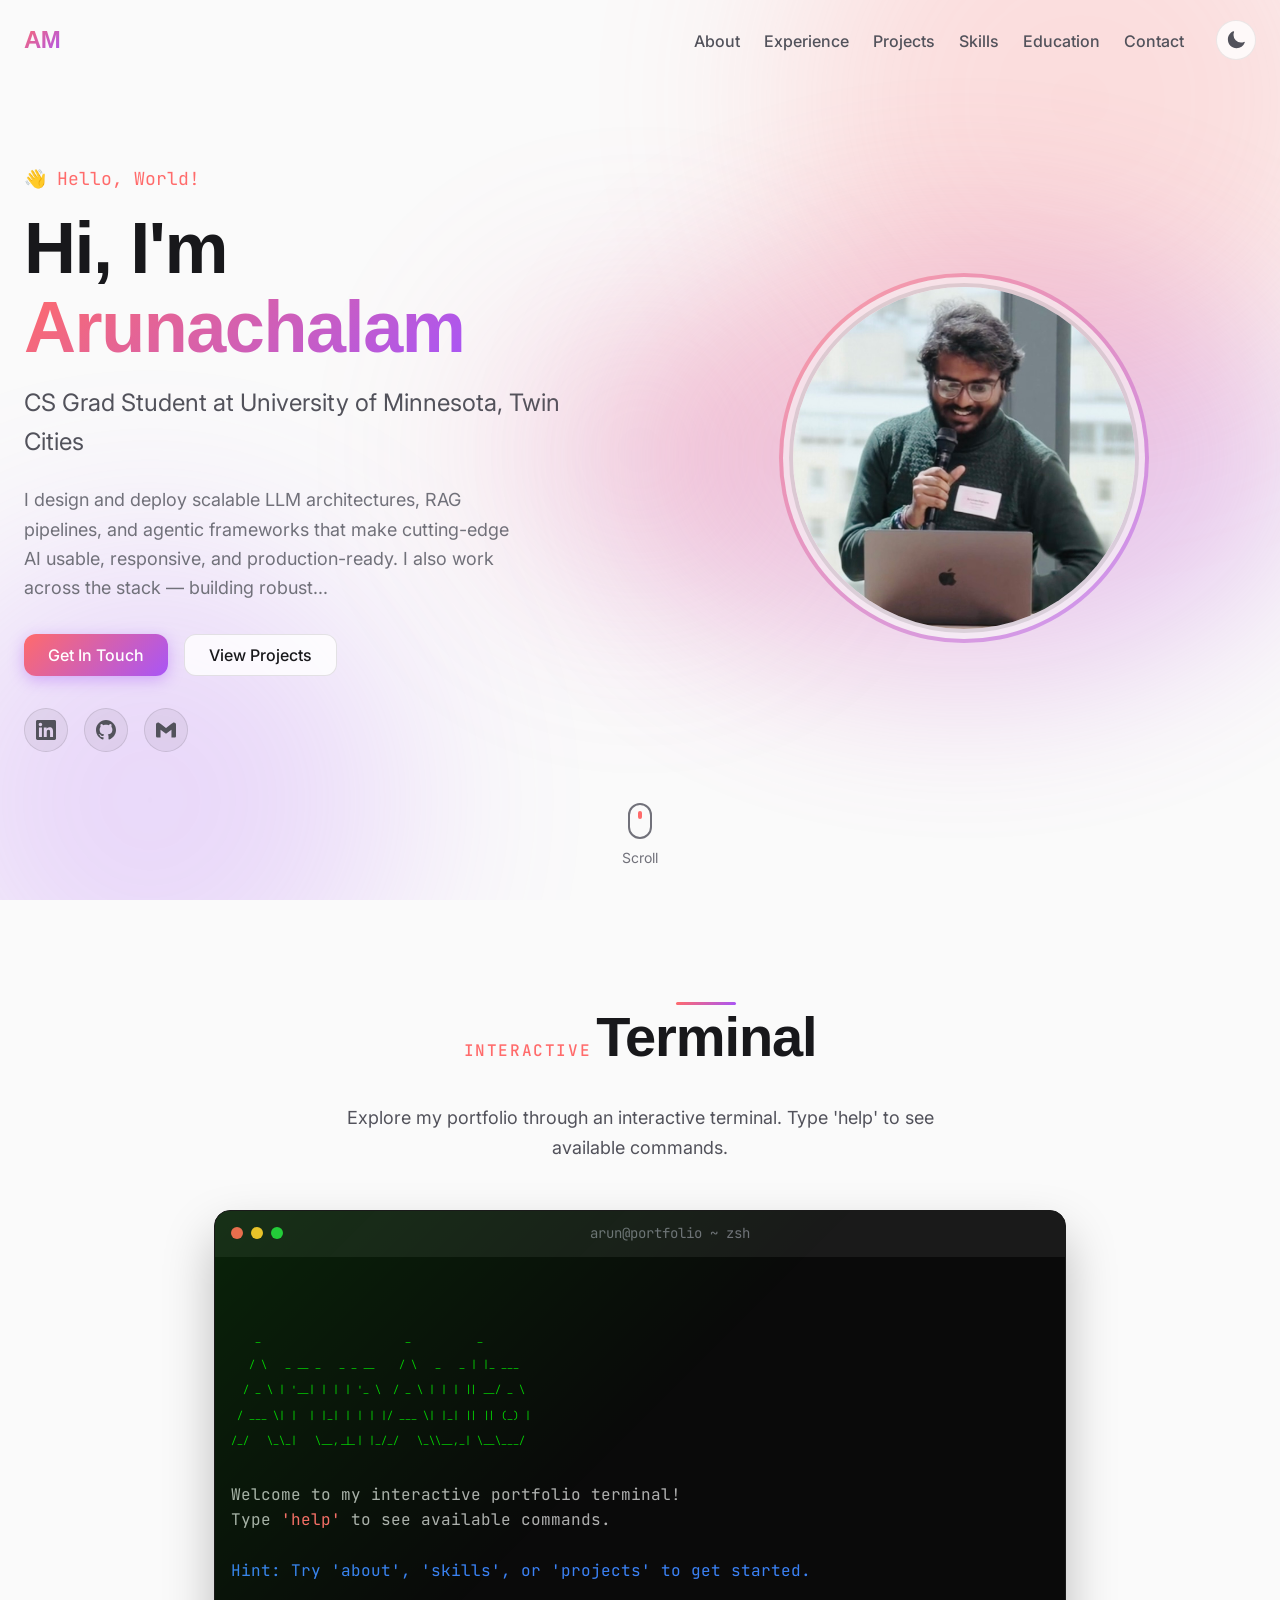
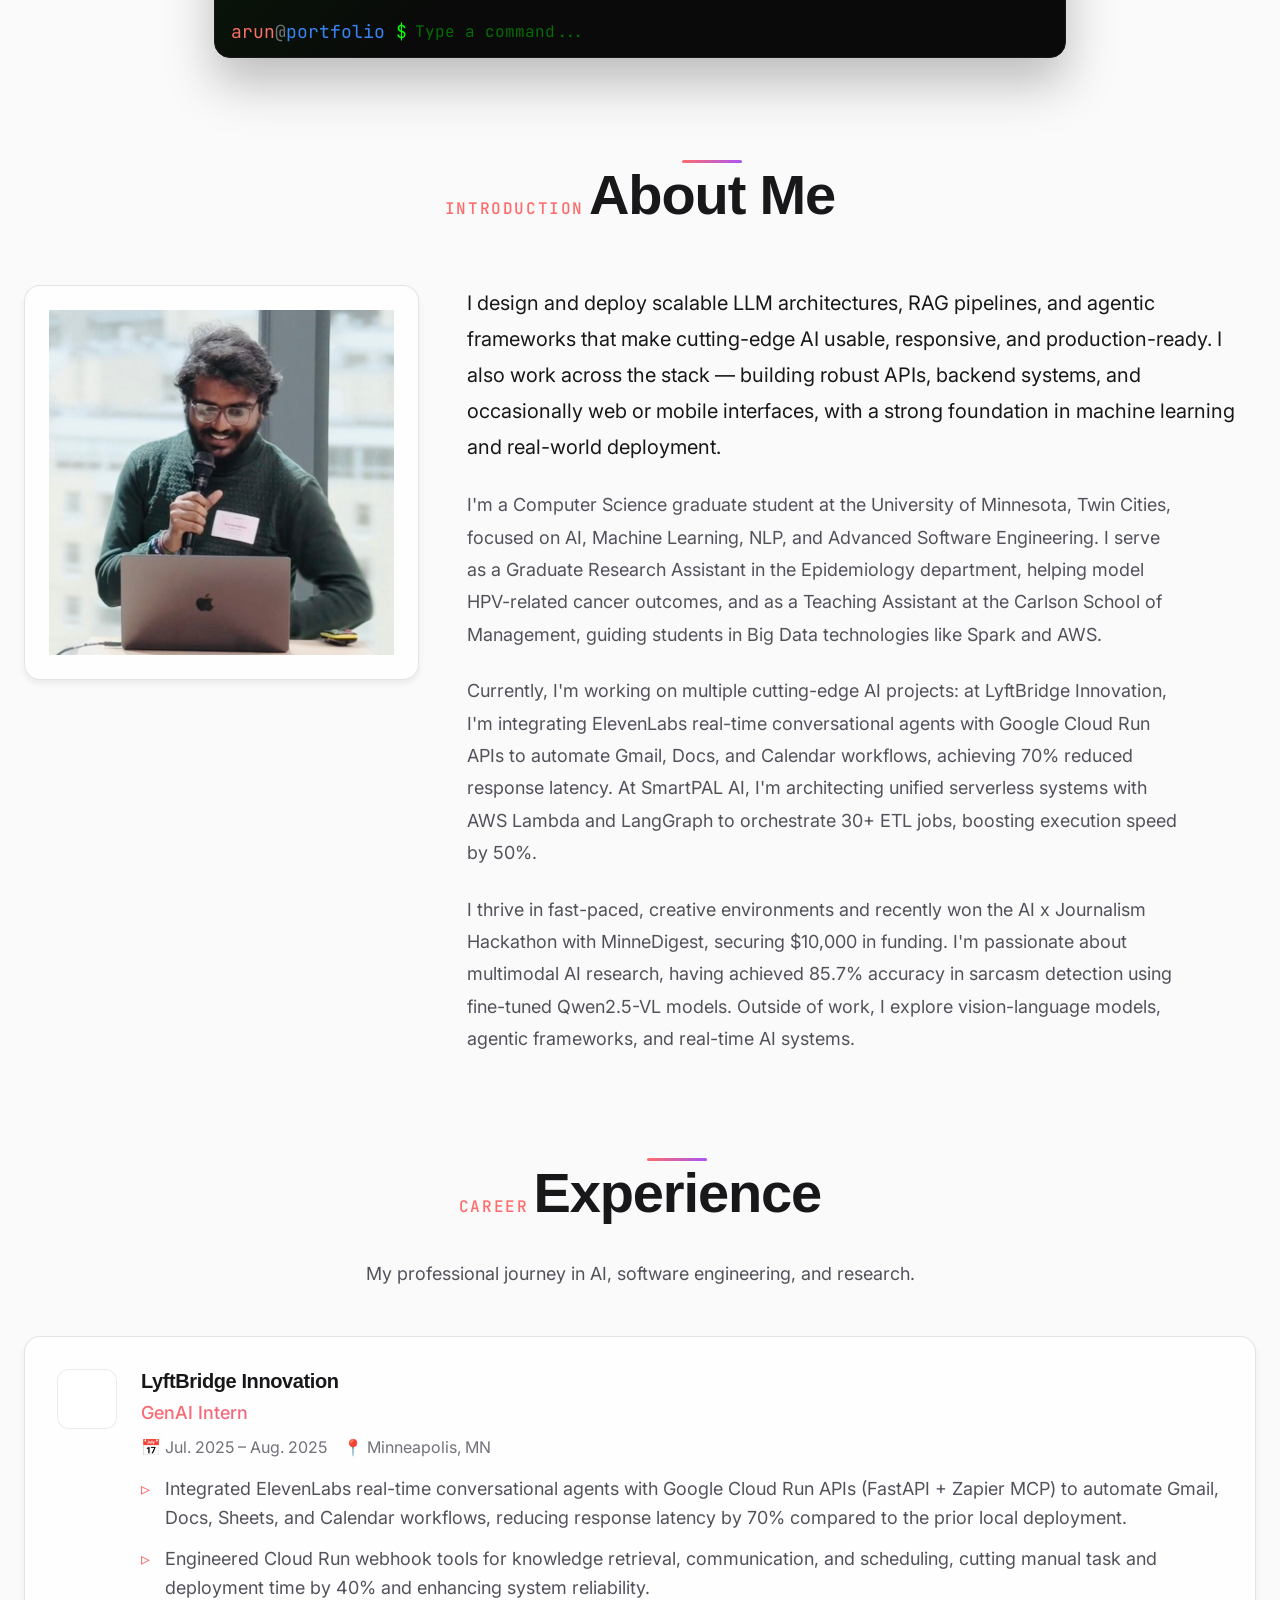
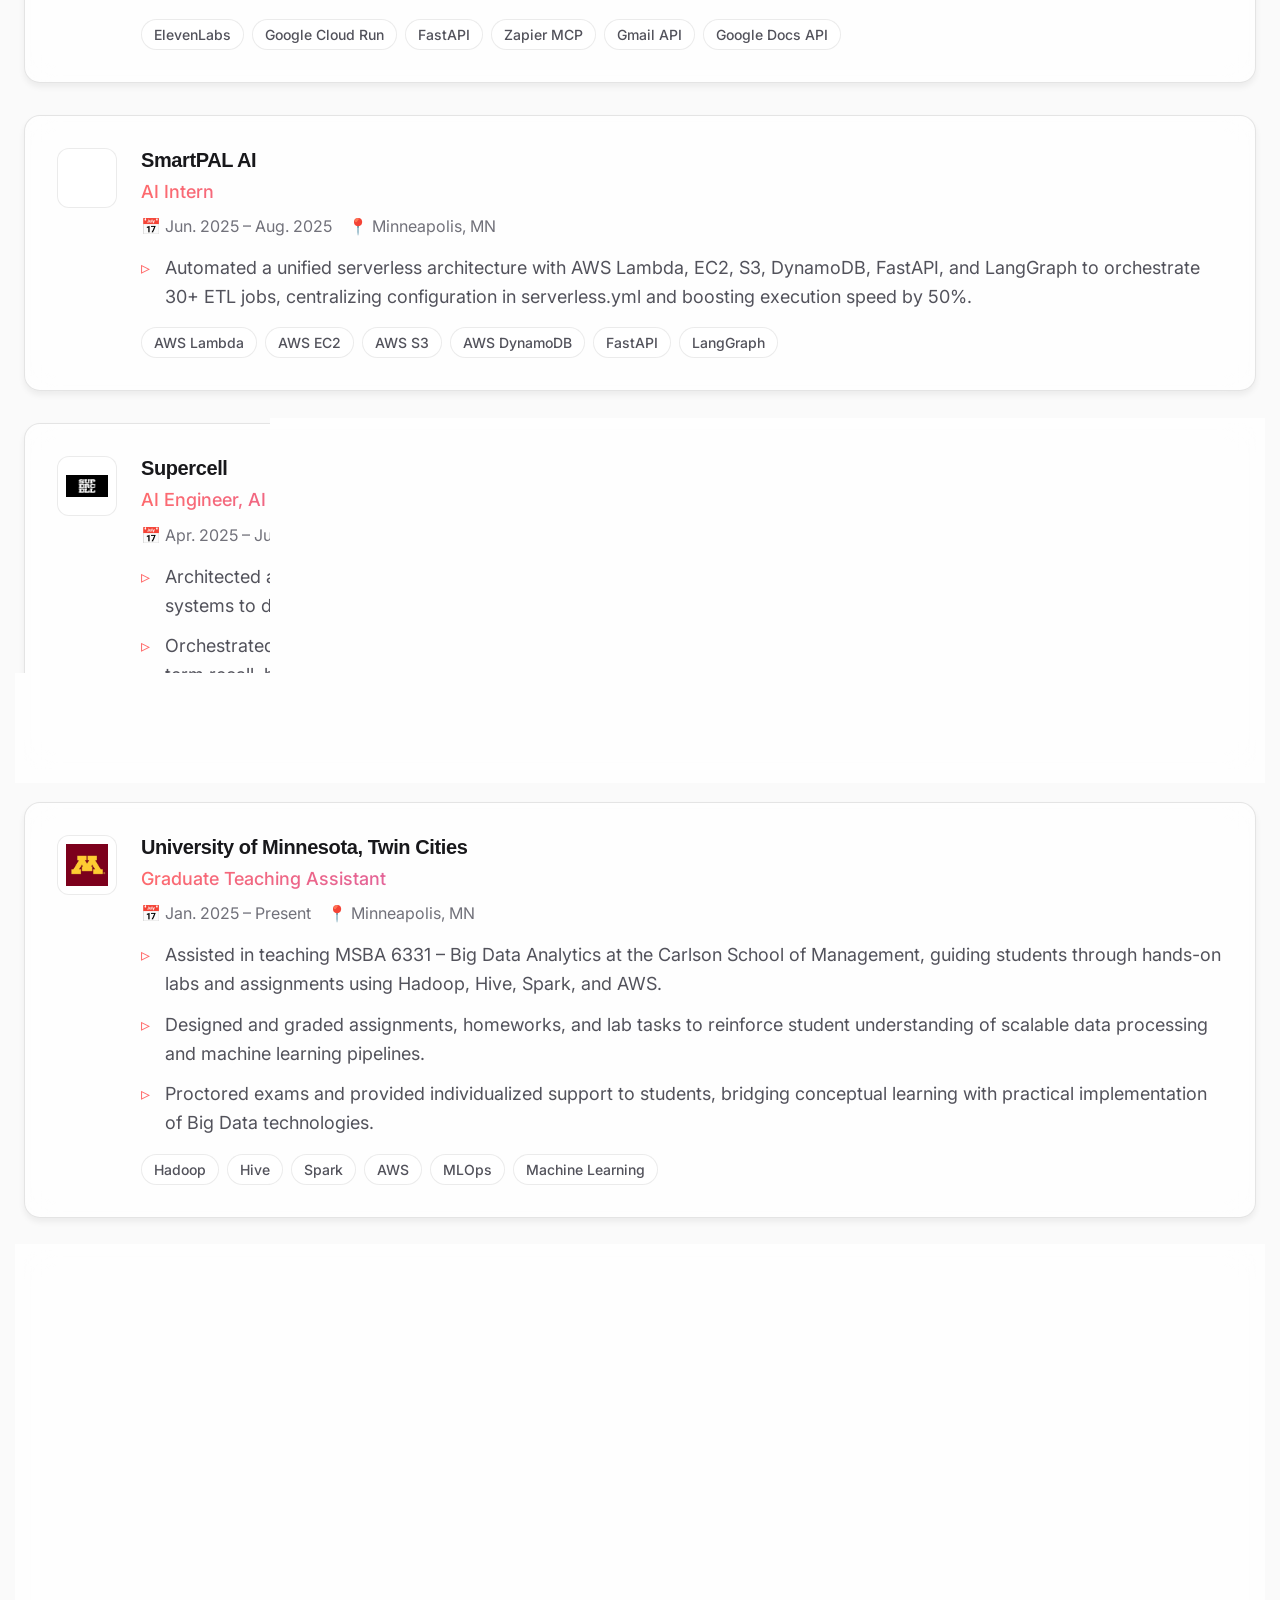
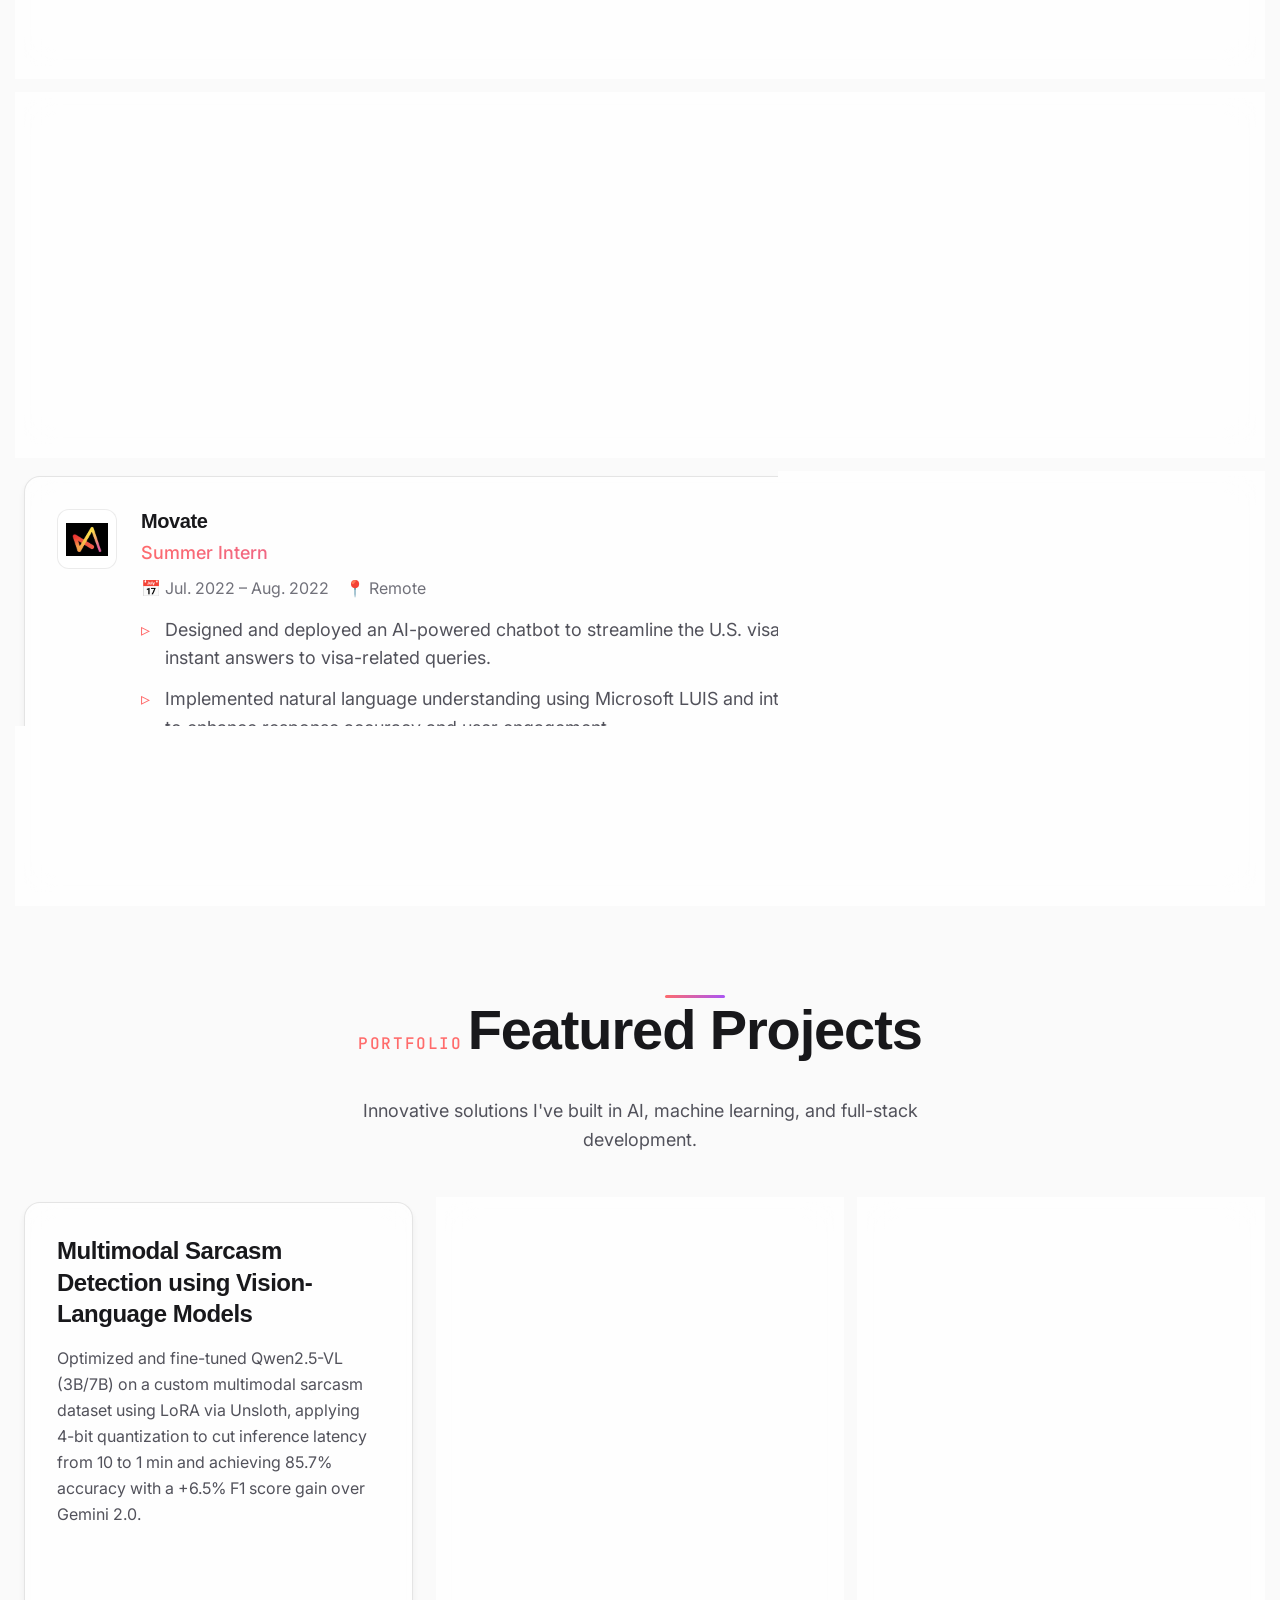
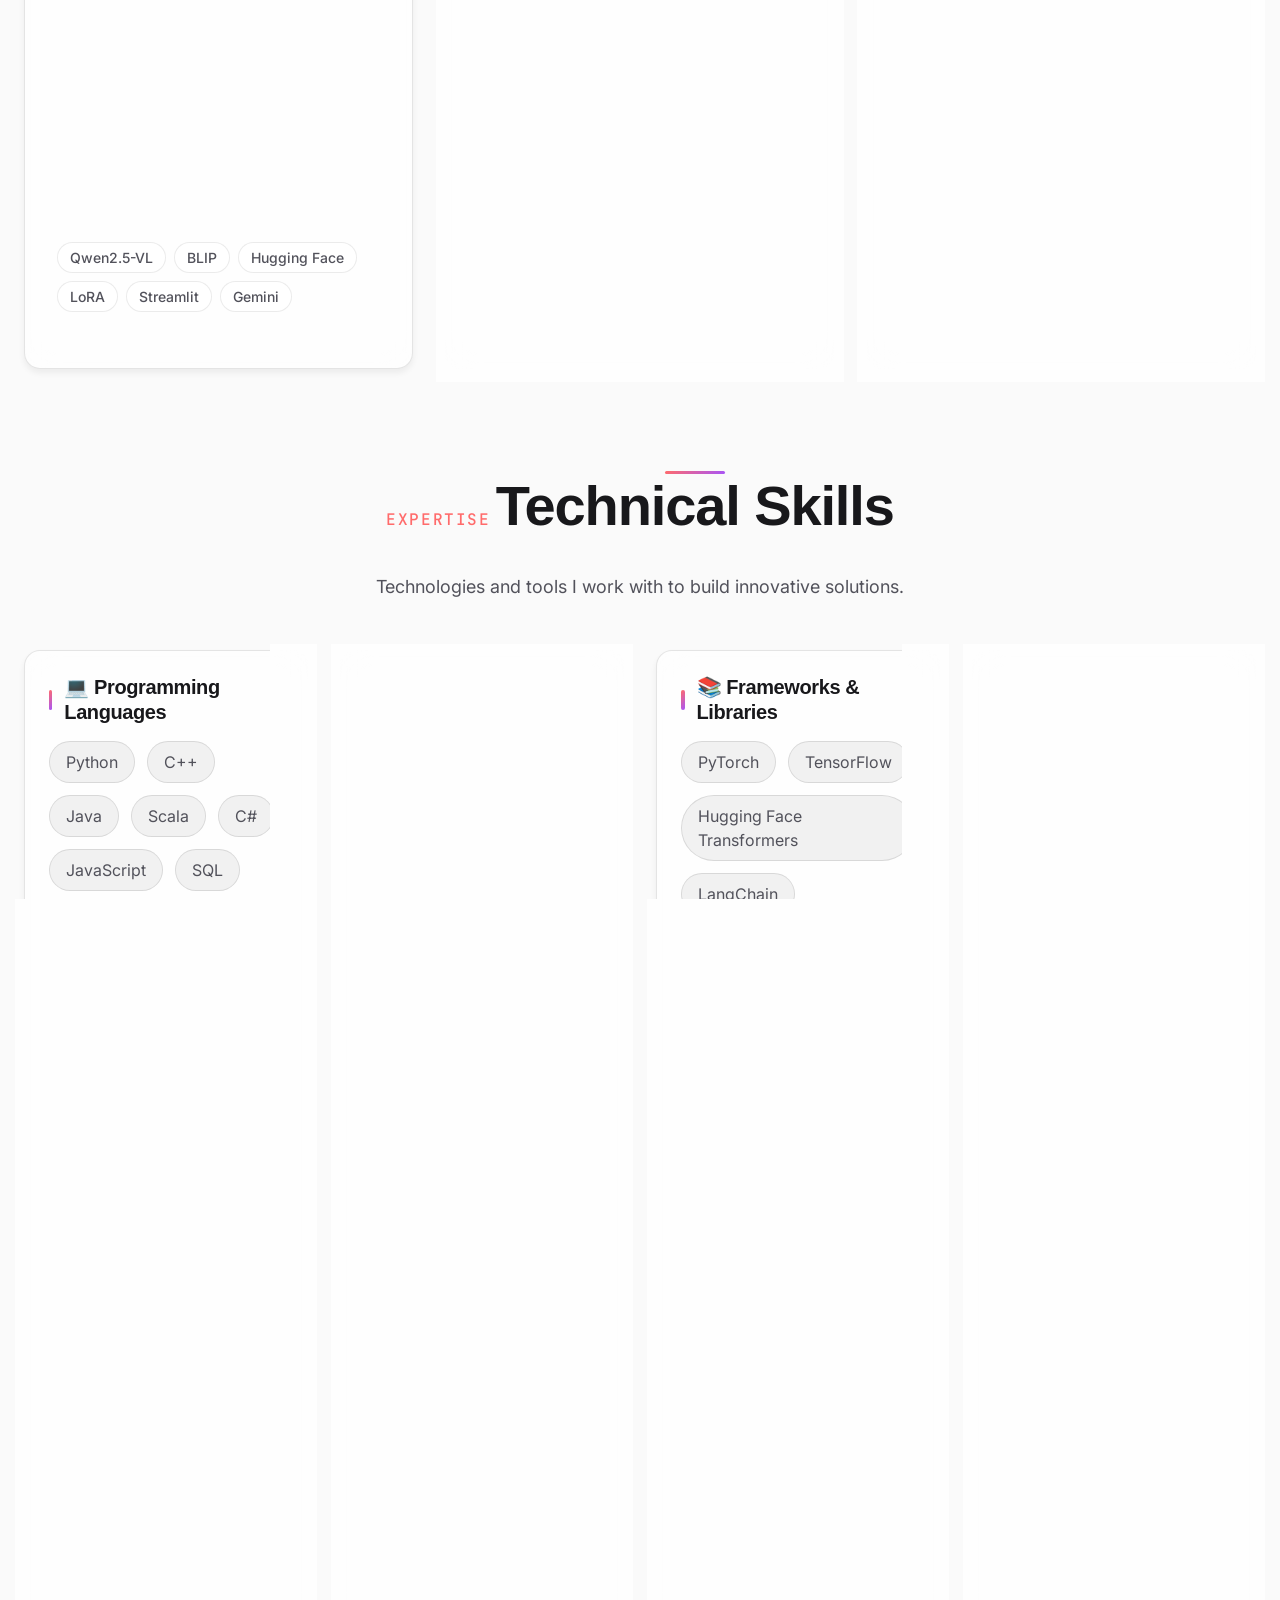
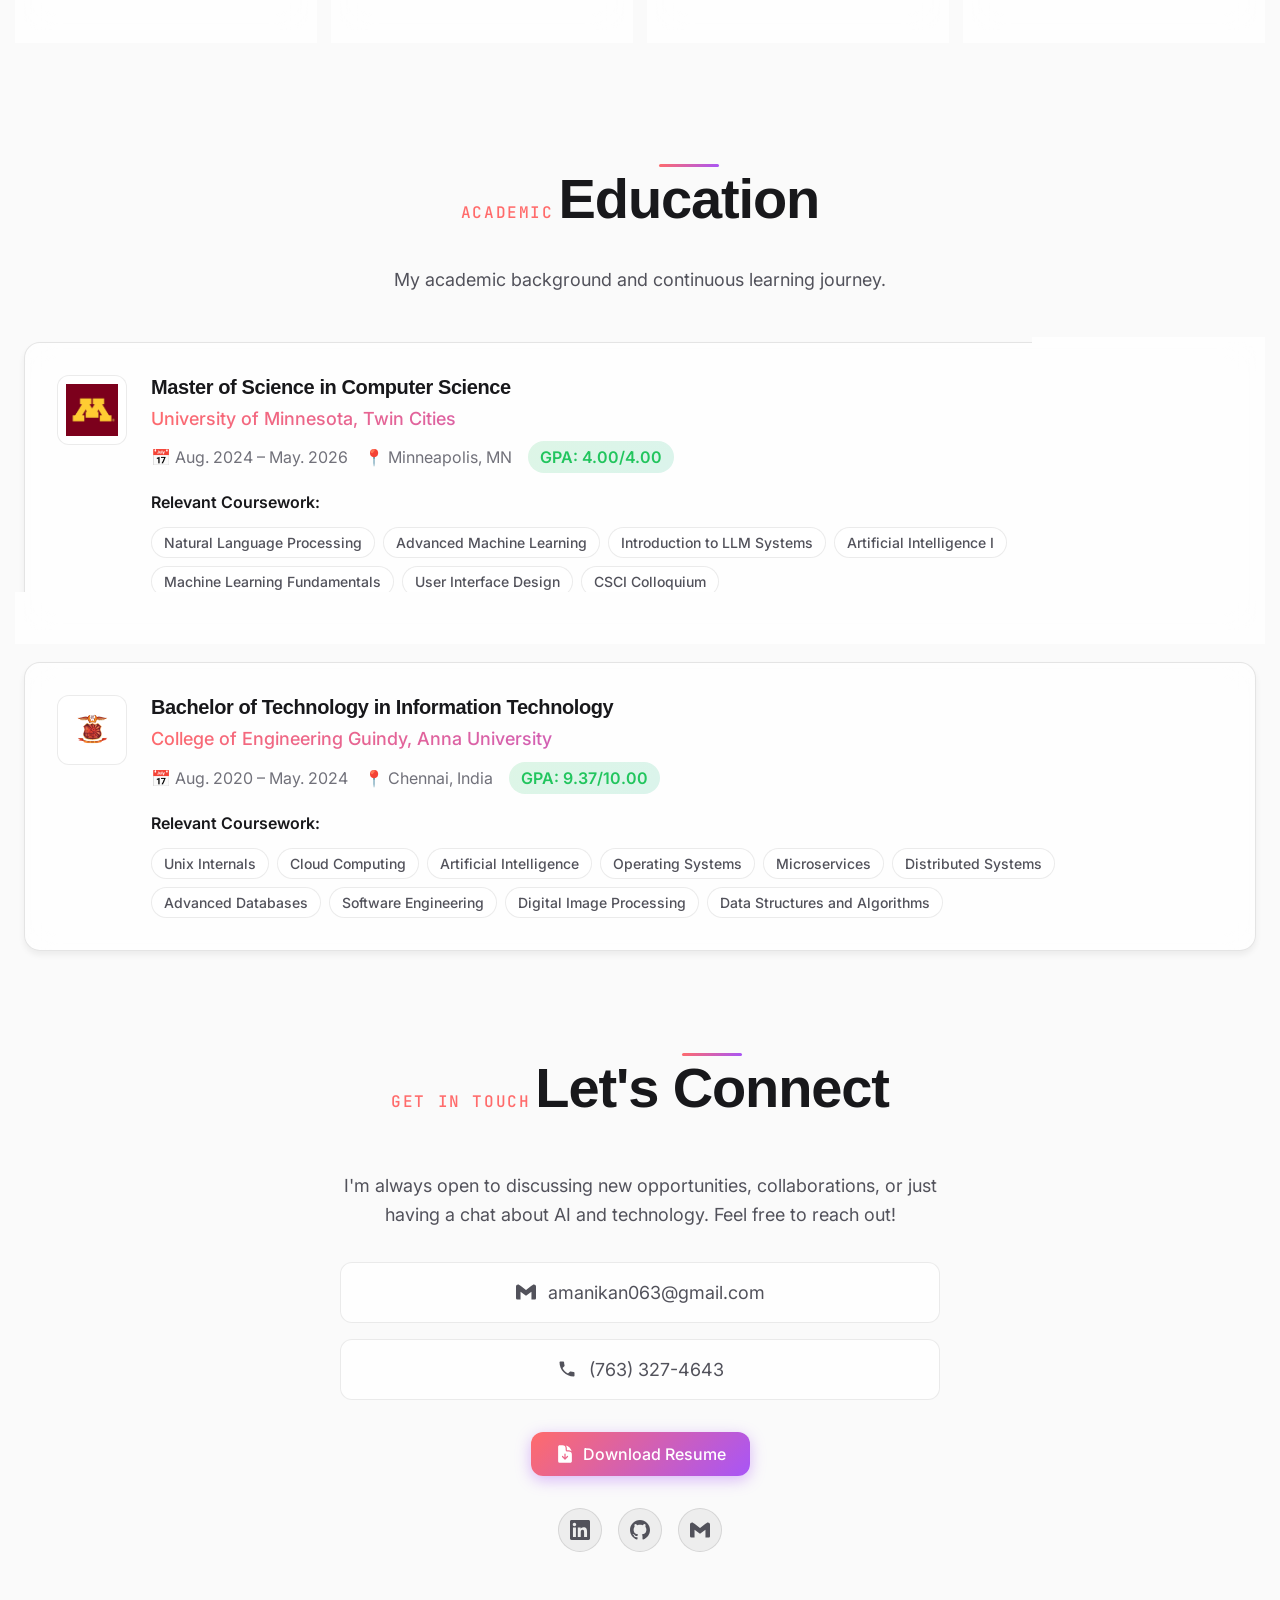
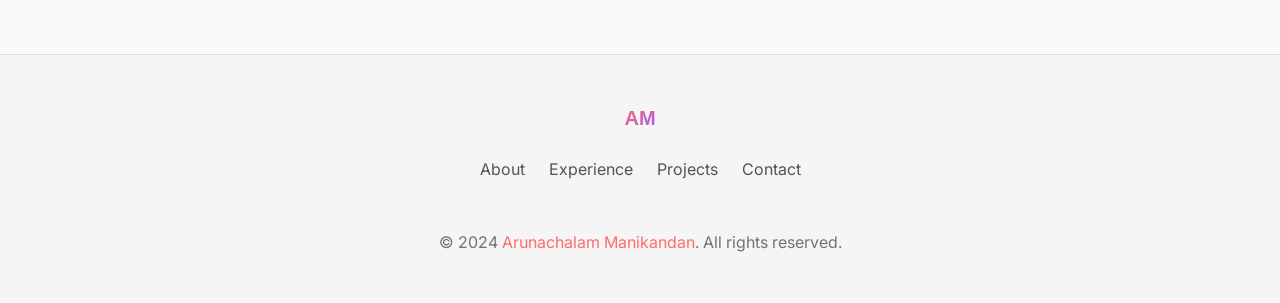
==== commit 4de84dfd: "feat: Complete portfolio revamp with glassmorphism design - Apple-inspired minimalism with coral-to-" ====
--- a/index.html
+++ b/index.html
@@ -1,885 +1,304 @@
 <!DOCTYPE html>
-<html lang="en">
-
+<html lang="en" data-theme="dark">
 <head>
-    <meta charset="UTF-8">
-    <meta name="viewport" content="width=device-width, initial-scale=1.0">
-    <title>Arunachalam Manikandan</title>
-    <link rel="stylesheet" href="https://cdnjs.cloudflare.com/ajax/libs/font-awesome/6.4.0/css/all.min.css">
-    <link rel="stylesheet" href="styles.css">
+  <meta charset="UTF-8">
+  <meta name="viewport" content="width=device-width, initial-scale=1.0">
+  <meta name="description" content="Arunachalam Manikandan - AI Engineer & CS Graduate Student specializing in LLM architectures, RAG pipelines, and agentic frameworks.">
+  <meta name="keywords" content="AI Engineer, Machine Learning, LLM, RAG, Full Stack Developer, Portfolio">
+  <meta name="author" content="Arunachalam Manikandan">
+  <meta name="theme-color" content="#000000">
+  
+  <!-- Open Graph / Social Media -->
+  <meta property="og:type" content="website">
+  <meta property="og:title" content="Arunachalam Manikandan | AI Engineer">
+  <meta property="og:description" content="AI Engineer specializing in LLM architectures, RAG pipelines, and agentic frameworks.">
+  <meta property="og:image" content="photo_1.jpeg">
+  
+  <title>Arunachalam Manikandan | AI Engineer & CS Graduate Student</title>
+  
+  <!-- Favicon -->
+  <link rel="icon" type="image/jpeg" href="photo_1.jpeg">
+  
+  <!-- Google Fonts -->
+  <link rel="preconnect" href="https://fonts.googleapis.com">
+  <link rel="preconnect" href="https://fonts.gstatic.com" crossorigin>
+  <link href="https://fonts.googleapis.com/css2?family=Inter:wght@300;400;500;600;700&family=JetBrains+Mono:wght@400;500;600&display=swap" rel="stylesheet">
+  
+  <!-- CSS Files -->
+  <link rel="stylesheet" href="css/variables.css">
+  <link rel="stylesheet" href="css/base.css">
+  <link rel="stylesheet" href="css/components.css">
+  <link rel="stylesheet" href="css/layout.css">
+  <link rel="stylesheet" href="css/hero.css">
+  <link rel="stylesheet" href="css/terminal.css">
+  <link rel="stylesheet" href="css/sections.css">
+  <link rel="stylesheet" href="css/animations.css">
+  <link rel="stylesheet" href="css/responsive.css">
 </head>
-
 <body>
-    <!-- Header -->
-    <header id="header">
-        <div class="container">
-            <nav>
-                <div class="logo">ARUNACHALAM MANIKANDAN</div>
-                <ul class="nav-links">
-                    <li><a href="#home">Home</a></li>
-                    <li><a href="#about">About Me</a></li>
-                    <li><a href="#education">Education</a></li>
-                    <li><a href="#experience">Experience</a></li>
-                    <li><a href="#projects">Projects</a></li>
-                    <li><a href="#skills">Skills</a></li>
-                    <li><button id="theme-toggle" 
-    style="margin-left: 20px; background: none; border: none; color: var(--text-color); font-size: 1.3rem; cursor: pointer;">
-    <i id="theme-icon" class="fas fa-moon"></i>
-</button></li>
-                </ul>
-                <div class="mobile-menu">
-                    <i class="fas fa-bars"></i>
-                </div>
-            </nav>
-        </div>
-    </header>
-
-    <!-- Mobile Navigation -->
-    <div class="mobile-nav" id="mobile-nav">
-        <div class="close-menu">
-            <i class="fas fa-times"></i>
-        </div>
-        <ul>
-            <li><a href="#home" class="mobile-link">Home</a></li>
-            <li><a href="#about" class="mobile-link">About</a></li>
-            <li><a href="#education" class="mobile-link">Education</a></li>
-            <li><a href="#experience" class="mobile-link">Experience</a></li>
-            <li><a href="#projects" class="mobile-link">Projects</a></li>
-            <li><a href="#skills" class="mobile-link">Skills</a></li>
-
+  <!-- Skip Link for Accessibility -->
+  <a href="#main-content" class="skip-link">Skip to main content</a>
+
+  <!-- Header -->
+  <header class="header" role="banner">
+    <div class="header__inner">
+      <a href="#" class="header__logo" aria-label="Home">AM</a>
+      
+      <nav class="header__nav" role="navigation" aria-label="Main navigation">
+        <ul class="nav__list">
+          <li class="nav__item"><a href="#about" class="nav__link">About</a></li>
+          <li class="nav__item"><a href="#experience" class="nav__link">Experience</a></li>
+          <li class="nav__item"><a href="#projects" class="nav__link">Projects</a></li>
+          <li class="nav__item"><a href="#skills" class="nav__link">Skills</a></li>
+          <li class="nav__item"><a href="#education" class="nav__link">Education</a></li>
+          <li class="nav__item"><a href="#contact" class="nav__link">Contact</a></li>
         </ul>
-
-
+        
+        <!-- Theme Toggle -->
+        <button class="theme-toggle" aria-label="Switch to light mode">
+          <svg class="theme-toggle__icon theme-toggle__sun" xmlns="http://www.w3.org/2000/svg" viewBox="0 0 24 24" fill="currentColor">
+            <path d="M12 2.25a.75.75 0 01.75.75v2.25a.75.75 0 01-1.5 0V3a.75.75 0 01.75-.75zM7.5 12a4.5 4.5 0 119 0 4.5 4.5 0 01-9 0zM18.894 6.166a.75.75 0 00-1.06-1.06l-1.591 1.59a.75.75 0 101.06 1.061l1.591-1.59zM21.75 12a.75.75 0 01-.75.75h-2.25a.75.75 0 010-1.5H21a.75.75 0 01.75.75zM17.834 18.894a.75.75 0 001.06-1.06l-1.59-1.591a.75.75 0 10-1.061 1.06l1.59 1.591zM12 18a.75.75 0 01.75.75V21a.75.75 0 01-1.5 0v-2.25A.75.75 0 0112 18zM7.758 17.303a.75.75 0 00-1.061-1.06l-1.591 1.59a.75.75 0 001.06 1.061l1.591-1.59zM6 12a.75.75 0 01-.75.75H3a.75.75 0 010-1.5h2.25A.75.75 0 016 12zM6.697 7.757a.75.75 0 001.06-1.06l-1.59-1.591a.75.75 0 00-1.061 1.06l1.59 1.591z"/>
+          </svg>
+          <svg class="theme-toggle__icon theme-toggle__moon" xmlns="http://www.w3.org/2000/svg" viewBox="0 0 24 24" fill="currentColor">
+            <path fill-rule="evenodd" d="M9.528 1.718a.75.75 0 01.162.819A8.97 8.97 0 009 6a9 9 0 009 9 8.97 8.97 0 003.463-.69.75.75 0 01.981.98 10.503 10.503 0 01-9.694 6.46c-5.799 0-10.5-4.701-10.5-10.5 0-4.368 2.667-8.112 6.46-9.694a.75.75 0 01.818.162z" clip-rule="evenodd"/>
+          </svg>
+        </button>
+        
+        <!-- Mobile Menu Button -->
+        <button class="mobile-menu-btn" aria-label="Open menu" aria-expanded="false" aria-controls="mobile-nav">
+          <span></span>
+          <span></span>
+          <span></span>
+        </button>
+      </nav>
     </div>
-
+  </header>
+
+  <!-- Mobile Navigation -->
+  <div class="mobile-nav__overlay" aria-hidden="true"></div>
+  <nav class="mobile-nav" id="mobile-nav" aria-hidden="true" role="navigation" aria-label="Mobile navigation">
+    <ul class="mobile-nav__list">
+      <li><a href="#about" class="mobile-nav__link">About</a></li>
+      <li><a href="#experience" class="mobile-nav__link">Experience</a></li>
+      <li><a href="#projects" class="mobile-nav__link">Projects</a></li>
+      <li><a href="#skills" class="mobile-nav__link">Skills</a></li>
+      <li><a href="#education" class="mobile-nav__link">Education</a></li>
+      <li><a href="#contact" class="mobile-nav__link">Contact</a></li>
+    </ul>
+    <div class="mobile-nav__social"></div>
+  </nav>
+
+  <!-- Main Content -->
+  <main id="main-content">
+    
     <!-- Hero Section -->
-    <section id="home" class="hero">
-        <div class="container">
-            <div class="hero-content">
-                <div class="hero-text">
-                    <h1 class="hero-name">Arunachalam Manikandan</h1>
-                    <h2 class="hero-title">CS Grad Student at University of Minnesota, Twin Cities | AI Engineer @ Supercell | GenAI Intern @ LyftBridge Innovation | Former SDE Intern @Visa Inc '23</h2>
-                    <div class="hero-buttons">
-                        <a href="https://drive.google.com/file/d/1-Y-s10joP_VP7pPKc03rrHRSdVWvOxyP/view?usp=sharing"
-                            class="btn btn-primary"><i class="fas fa-download"></i> Download Resume</a>
-                        <a href="https://www.linkedin.com/in/arunachalam-manikandan/"
-                            class="btn btn-outline linkedin-btn" target="_blank">
-                            <i class="fab fa-linkedin-in"></i> LinkedIn
-                        </a>
-                        <a href="https://github.com/ArunachalamM101202" class="btn btn-outline github-btn"
-                            target="_blank">
-                            <i class="fab fa-github"></i> GitHub
-                        </a>
-
-
-                    </div>
-                    
-                </div>
-                <div class="hero-image">
-                    <img src="photo_1.jpeg" alt="Arunachalam Manikandan" class="profile-img">
-                </div>
+    <section class="hero" id="hero">
+      <!-- Animated Background Orbs -->
+      <div class="hero__bg" aria-hidden="true">
+        <div class="hero__orb hero__orb--1"></div>
+        <div class="hero__orb hero__orb--2"></div>
+        <div class="hero__orb hero__orb--3"></div>
+      </div>
+      
+      <div class="hero__content">
+        <div class="hero__text">
+          <p class="hero__greeting">👋 Hello, World!</p>
+          <h1 class="hero__name">Hi, I'm <span class="gradient-text">Arun</span></h1>
+          <p class="hero__title">CS Grad Student & AI Engineer</p>
+          <p class="hero__description">
+            I design and deploy scalable LLM architectures, RAG pipelines, and agentic frameworks that make cutting-edge AI usable, responsive, and production-ready.
+          </p>
+          <div class="hero__actions">
+            <a href="#contact" class="btn btn--primary">Get In Touch</a>
+            <a href="#projects" class="btn btn--secondary">View Projects</a>
+          </div>
+          <div class="hero__social"></div>
+        </div>
+        
+        <div class="hero__visual">
+          <div class="hero__image-glow"></div>
+          <div class="hero__image-wrapper">
+            <div class="hero__image-ring"></div>
+            <img src="photo_1.jpeg" alt="Arunachalam Manikandan" class="hero__image" loading="eager">
+          </div>
+        </div>
+      </div>
+      
+      <!-- Scroll Indicator -->
+      <div class="hero__scroll" aria-hidden="true">
+        <div class="hero__scroll-mouse"></div>
+        <span>Scroll</span>
+      </div>
+    </section>
+
+    <!-- Terminal Section -->
+    <section class="terminal-section section" id="terminal-section">
+      <div class="container">
+        <div class="section-header" data-animate="fade-up">
+          <span class="section-label">Interactive</span>
+          <h2 class="section-title">Terminal</h2>
+          <p class="section-description">Explore my portfolio through an interactive terminal. Type 'help' to see available commands.</p>
+        </div>
+        
+        <div class="terminal" id="terminal" data-animate="scale-up">
+          <div class="terminal__header">
+            <div class="terminal__buttons">
+              <button class="terminal__btn terminal__btn--close" aria-label="Close"></button>
+              <button class="terminal__btn terminal__btn--minimize" aria-label="Minimize"></button>
+              <button class="terminal__btn terminal__btn--maximize" aria-label="Maximize"></button>
             </div>
-        </div>
+            <span class="terminal__title">arun@portfolio ~ zsh</span>
+          </div>
+          <div class="terminal__body">
+            <div class="terminal__output"></div>
+            <div class="terminal__input-line">
+              <span class="terminal__prompt">
+                <span class="terminal__prompt-user">arun</span><span class="terminal__prompt-separator">@</span><span class="terminal__prompt-path">portfolio</span><span class="terminal__prompt-symbol"> $ </span>
+              </span>
+              <input type="text" class="terminal__input" placeholder="Type a command..." autocomplete="off" spellcheck="false">
+            </div>
+          </div>
+        </div>
+      </div>
     </section>
 
     <!-- About Section -->
-    <section id="about">
-        <div class="container">
-            <h2 class="section-title">About Me</h2>
-
-            <!-- 1-Line Summary -->
-            <p class="about-highlight">
-                " <strong>I design and deploy scalable LLM architectures, RAG pipelines, and agentic frameworks</strong>
-                that make cutting-edge AI <strong>usable, responsive, and production-ready</strong>.<br>
-                I also work across the stack — building <strong>robust APIs</strong>, <strong>backend systems</strong>,
-                and occasionally <strong>web or mobile interfaces</strong>, with a strong foundation in <strong>machine
-                    learning</strong> and real-world deployment."
-            </p>
-
-            <!-- Subsection: Education & Research -->
-            <h4 class="about-subheading">Education & Research</h4>
-            <p class="justify">
-                I'm a Computer Science graduate student at the <strong>University of Minnesota, Twin Cities</strong>,
-                focused on AI, Machine Learning, NLP, and Advanced Software Engineering.
-                I serve as a <strong>Graduate Research Assistant</strong> in the Epidemiology department, helping model
-                <strong>HPV-related cancer outcomes</strong>, and as a <strong>Teaching Assistant</strong> at the
-                <strong>Carlson School of Management</strong>, guiding students in Big Data technologies like Spark and
-                AWS.
-            </p>
-
-            <!-- Subsection: What I'm Building Now -->
-            <h4 class="about-subheading">What I'm Building Now</h4>
-            <p class="justify">
-                Currently, I'm working on multiple cutting-edge AI projects: at <strong>LyftBridge Innovation</strong>, I'm integrating <strong>ElevenLabs real-time conversational agents</strong> with <strong>Google Cloud Run APIs</strong> to automate Gmail, Docs, and Calendar workflows, achieving 70% reduced response latency. At <strong>SmartPAL AI</strong>, I'm architecting <strong>unified serverless systems</strong> with AWS Lambda and LangGraph to orchestrate 30+ ETL jobs, boosting execution speed by 50%.
-            </p>
-
-            <!-- Subsection: Previous Experience -->
-            <h4 class="about-subheading">Previous Experience</h4>
-            <p class="justify">
-                At the <strong>AI Innovation Lab @ Supercell</strong>, I architected a <strong>multi-agent framework with LLaMA 3 and Agentic RAG</strong>, delivering real-time reasoning with sub-100ms latency and orchestrating FAISS-based vector memory systems handling 1M+ embeddings. Previously at <strong>Visa Inc.</strong>, I developed <strong>large-scale Spark pipelines</strong> in Scala, validating 15M+ records daily to ensure data integrity. I completed my undergraduate studies at the <strong>College of Engineering, Guindy</strong>, diving into AI, OS, databases, and distributed systems.
-            </p>
-
-            <!-- Subsection: Beyond the Classroom -->
-            <h4 class="about-subheading">What else I do?</h4>
-            <p class="justify">
-                I thrive in fast-paced, creative environments and recently <strong>won the AI x Journalism Hackathon</strong> with <strong>MinneDigest</strong>, securing $10,000 in funding. I'm passionate about <strong>multimodal AI research</strong>, having achieved 85.7% accuracy in sarcasm detection using fine-tuned Qwen2.5-VL models. Outside of work, I explore <strong>vision-language models</strong>, <strong>agentic frameworks</strong>, and <strong>real-time AI systems</strong>.
-            </p>
-        </div>
+    <section class="about-section section" id="about">
+      <div class="container">
+        <div class="section-header" data-animate="fade-up">
+          <span class="section-label">Introduction</span>
+          <h2 class="section-title">About Me</h2>
+        </div>
+        
+        <div class="about-content">
+          <div class="about-image" data-animate="fade-up">
+            <div class="about-image__wrapper glass-card glass-card--static">
+              <img src="photo_1.jpeg" alt="Arunachalam Manikandan" loading="lazy">
+            </div>
+          </div>
+          <div class="about-text" data-animate="fade-up" data-delay="200">
+            <!-- Content will be populated by JavaScript -->
+          </div>
+        </div>
+      </div>
+    </section>
+
+    <!-- Experience Section -->
+    <section class="experience-section section" id="experience">
+      <div class="container">
+        <div class="section-header" data-animate="fade-up">
+          <span class="section-label">Career</span>
+          <h2 class="section-title">Experience</h2>
+          <p class="section-description">My professional journey in AI, software engineering, and research.</p>
+        </div>
+        
+        <div class="experience-grid">
+          <!-- Content will be populated by JavaScript -->
+        </div>
+      </div>
+    </section>
+
+    <!-- Projects Section -->
+    <section class="projects-section section" id="projects">
+      <div class="container">
+        <div class="section-header" data-animate="fade-up">
+          <span class="section-label">Portfolio</span>
+          <h2 class="section-title">Featured Projects</h2>
+          <p class="section-description">Innovative solutions I've built in AI, machine learning, and full-stack development.</p>
+        </div>
+        
+        <div class="projects-grid">
+          <!-- Content will be populated by JavaScript -->
+        </div>
+      </div>
+    </section>
+
+    <!-- Skills Section -->
+    <section class="skills-section section" id="skills">
+      <div class="container">
+        <div class="section-header" data-animate="fade-up">
+          <span class="section-label">Expertise</span>
+          <h2 class="section-title">Technical Skills</h2>
+          <p class="section-description">Technologies and tools I work with to build innovative solutions.</p>
+        </div>
+        
+        <div class="skills-grid">
+          <!-- Content will be populated by JavaScript -->
+        </div>
+      </div>
     </section>
 
     <!-- Education Section -->
-    <!-- Education Section -->
-    <section id="education">
-        <div class="container">
-            <h2 class="section-title">Education</h2>
-            <div class="timeline-container">
-
-                <!-- UMN -->
-                <div class="timeline-item timeline-left">
-                    <div class="timeline-content">
-                        <div class="timeline-header">
-                            <img src="images/umn.png" alt="UMN Logo" class="timeline-img">
-                            <div class="timeline-text">
-                                <h3>University of Minnesota, Twin Cities</h3>
-                                <h4>Master of Science in Computer Science</h4>
-                            </div>
-                        </div>
-                        <span class="date">Aug. 2024 – May 2026</span>
-                        <div class="gpa-progress">
-                            <div class="gpa-info">
-                                <span class="gpa-label">GPA</span>
-                                <span class="gpa-score">4.0 / 4.0</span>
-                            </div>
-                            <div class="gpa-bar">
-                                <div class="gpa-fill" data-width="100%"></div> <!-- 100% for 4.0/4.0 -->
-                            </div>
-                        </div>
-
-                        <h5 class="subheading">Coursework</h5>
-                        <div class="skills-container">
-                            <div class="skill-tag">Natural Language Processing</div>
-                            <div class="skill-tag">Advanced Machine Learning</div>
-                            <div class="skill-tag">Introduction to LLM Systems</div>
-                            <div class="skill-tag">Artificial Intelligence I</div>
-                            <div class="skill-tag">Machine Learning Fundamentals</div>
-                            <div class="skill-tag">User Interface Design</div>
-                            <div class="skill-tag">CSCI Colloquium</div>
-
-                        </div>
-                    </div>
-                </div>
-
-                <!-- CEG -->
-                <div class="timeline-item timeline-right">
-                    <div class="timeline-content">
-                        <div class="timeline-header">
-                            <img src="images/ceg.webp" alt="CEG Logo" class="timeline-img">
-                            <div class="timeline-text">
-                                <h3>College of Engineering, Guindy</h3>
-                                <h4>Bachelor of Technology in Information Technology</h4>
-                            </div>
-                        </div>
-                        <span class="date">Aug. 2020 – May 2024</span>
-                        <div class="gpa-progress">
-                            <div class="gpa-info">
-                                <span class="gpa-label">GPA</span>
-                                <span class="gpa-score">9.37 / 10</span>
-                            </div>
-                            <div class="gpa-bar">
-                                <div class="gpa-fill" data-width="100%"></div> <!-- 100% for 4.0/4.0 -->
-                            </div>
-                        </div>
-
-                        <h5 class="subheading">Coursework</h5>
-                        <div class="skills-container">
-                            <div class="skill-tag">Unix Internals</div>
-                            <div class="skill-tag">Cloud Computing</div>
-                            <div class="skill-tag">Artificial Intelligence</div>
-                            <div class="skill-tag">Operating Systems</div>
-                            <div class="skill-tag">Microservices</div>
-                            <div class="skill-tag">Distributed Systems</div>
-                            <div class="skill-tag">Advanced Databases</div>
-                            <div class="skill-tag">Software Engineering</div>
-                            <div class="skill-tag">Digital Image Processing</div>
-
-                            <div class="skill-tag">Data Structures and Algorithms</div>
-                        </div>
-                    </div>
-                </div>
-
-            </div>
-        </div>
-    </section>
-
-    <!-- Experience Section -->
-    <section id="experience">
-        <div class="container">
-            <h2 class="section-title">Experience</h2>
-            <div class="timeline-container">
-
-                <!-- LyftBridge Innovation -->
-                <div class="timeline-item timeline-right">
-                    <div class="timeline-content">
-                        <div class="timeline-header">
-                            <img src="https://static.wixstatic.com/media/dc5052_fb45050974974fb59f57267d775cb18e~mv2.png/v1/fill/w_261,h_61,fp_0.50_0.50,q_85,usm_0.66_1.00_0.01,enc_avif,quality_auto/GettyImages-1823979425_b.png" alt="LyftBridge Logo" class="timeline-img">
-                            <div>
-                                <h3>GenAI Intern</h3>
-                                <h4>LyftBridge Innovation</h4>
-                                <div class="role-meta">
-                                    <span>Minneapolis, Minnesota</span> • <span>Onsite</span>
-                                </div>
-                            </div>
-                        </div>
-                        <span class="date">Jul. 2025 – Aug. 2025</span>
-                        <ul>
-                            <li>Integrated ElevenLabs real-time conversational agents with Google Cloud Run APIs (FastAPI + Zapier MCP) to automate Gmail, Docs, Sheets, and Calendar workflows, reducing response latency by 70% compared to the prior local deployment.</li>
-                            <li>Engineered Cloud Run webhook tools for knowledge retrieval, communication, and scheduling, cutting manual task and deployment time by 40% and enhancing system reliability.</li>
-                        </ul>
-
-                        <h5 class="subheading">Technologies Used</h5>
-                        <div class="skills-container">
-                            <div class="skill-tag">ElevenLabs</div>
-                            <div class="skill-tag">Google Cloud Run</div>
-                            <div class="skill-tag">FastAPI</div>
-                            <div class="skill-tag">Zapier MCP</div>
-                            <div class="skill-tag">Gmail API</div>
-                            <div class="skill-tag">Google Docs API</div>
-                            <div class="skill-tag">Google Sheets API</div>
-                            <div class="skill-tag">Google Calendar API</div>
-                            <div class="skill-tag">Webhook APIs</div>
-                            <div class="skill-tag">Conversational AI</div>
-                        </div>
-                    </div>
-                </div>
-
-                <!-- SmartPAL AI -->
-                <div class="timeline-item timeline-left">
-                    <div class="timeline-content">
-                        <div class="timeline-header">
-                            <img src="https://www.smartpal.org/assets/images/logo/logo-with-text-horizontal.svg" alt="SmartPAL AI Logo" class="timeline-img">
-                            <div>
-                                <h3>AI Intern</h3>
-                                <h4>SmartPAL AI</h4>
-                                <div class="role-meta">
-                                    <span>Minneapolis, Minnesota</span> • <span>Onsite</span>
-                                </div>
-                            </div>
-                        </div>
-                        <span class="date">Jun. 2025 – Aug. 2025</span>
-                        <ul>
-                            <li>Automated a unified serverless architecture with AWS Lambda, EC2, S3, DynamoDB, FastAPI, and LangGraph to orchestrate 30+ ETL jobs, centralizing configuration in serverless.yml and boosting execution speed by 50%.</li>
-                        </ul>
-
-                        <h5 class="subheading">Technologies Used</h5>
-                        <div class="skills-container">
-                            <div class="skill-tag">AWS Lambda</div>
-                            <div class="skill-tag">AWS EC2</div>
-                            <div class="skill-tag">AWS S3</div>
-                            <div class="skill-tag">AWS DynamoDB</div>
-                            <div class="skill-tag">FastAPI</div>
-                            <div class="skill-tag">LangGraph</div>
-                            <div class="skill-tag">Serverless Framework</div>
-                            <div class="skill-tag">ETL Pipelines</div>
-                            <div class="skill-tag">Serverless Architecture</div>
-                        </div>
-                    </div>
-                </div>
-
-                <!-- Supercell -->
-                <div class="timeline-item timeline-right">
-                    <div class="timeline-content">
-                        <div class="timeline-header">
-                            <img src="images/supercell.webp" alt="Supercell Logo" class="timeline-img">
-                            <div>
-                                <h3>AI Engineer, AI Innovation Lab</h3>
-                                <h4>Supercell</h4>
-                                <div class="role-meta">
-                                    <span>San Francisco, California</span> • <span>Onsite</span>
-                                </div>
-                            </div>
-                        </div>
-                        <span class="date">Apr. 2025 – Jun. 2025</span>
-                        <ul>
-                            <li>Architected a multi-agent framework with LLaMA 3 and Agentic RAG, integrating planning, personality, and emotion-belief systems to deliver real-time reasoning with <100 ms latency across local and cloud endpoints.</li>
-                            <li>Orchestrated a per-agent FAISS-based vector memory system handling 1M+ embeddings within the framework, enabling long-term recall, high-precision contextual retrieval, and cross-agent knowledge sharing.</li>
-                        </ul>
-
-                        <h5 class="subheading">Technologies Used</h5>
-                        <div class="skills-container">
-                            <div class="skill-tag">LLaMA 3</div>
-                            <div class="skill-tag">Agentic RAG</div>
-                            <div class="skill-tag">Multi-Agent Systems</div>
-                            <div class="skill-tag">FAISS</div>
-                            <div class="skill-tag">Vector Embeddings</div>
-                            <div class="skill-tag">Real-time AI</div>
-                            <div class="skill-tag">Cloud Endpoints</div>
-                            <div class="skill-tag">AI Planning Systems</div>
-                            <div class="skill-tag">Contextual Retrieval</div>
-                        </div>
-                    </div>
-                </div>
-
-                <!-- TA @ UMN -->
-                <div class="timeline-item timeline-left">
-                    <div class="timeline-content">
-                        <div class="timeline-header">
-                            <img src="images/umn.png" alt="UMN Logo" class="timeline-img">
-                            <div>
-                                <h3>Graduate Teaching Assistant</h3>
-                                <h4>University of Minnesota, Twin Cities</h4>
-                                <div class="role-meta">
-                                    <span>Minneapolis, Minnesota</span> • <span>Onsite</span>
-                                </div>
-                            </div>
-                        </div>
-                        <span class="date">Jan. 2025 – Present</span>
-                        <ul>
-                            <li>Assisted in teaching <em>MSBA 6331 – Big Data Analytics</em> at the Carlson School of
-                                Management, focusing on Hadoop, Hive, Spark, AWS, and scalable data pipeline design.
-                            </li>
-                            <li>Designed and graded assignments, homeworks, and lab tasks to reinforce student
-                                understanding of distributed systems, data engineering, and MLOps tools like SageMaker.
-                            </li>
-                            <li>Proctored exams and provided individualized support to students, bridging conceptual
-                                learning with hands-on implementation in cloud-based big data environments.</li>
-                        </ul>
-
-                        <h5 class="subheading">Technologies Used</h5>
-                        <div class="skills-container">
-                            <div class="skill-tag">Hadoop</div>
-                            <div class="skill-tag">Hive</div>
-                            <div class="skill-tag">Spark</div>
-                            <div class="skill-tag">AWS</div>
-                            <div class="skill-tag">MLOps</div>
-                            <div class="skill-tag">Machine Learning</div>
-                            <div class="skill-tag">SQL</div>
-                        </div>
-                    </div>
-                </div>
-
-                <!-- RA @ UMN -->
-                <div class="timeline-item timeline-right">
-                    <div class="timeline-content">
-                        <div class="timeline-header">
-                            <img src="images/umn.png" alt="UMN Logo" class="timeline-img">
-                            <div>
-                                <h3>Graduate Research Assistant</h3>
-                                <h4>University of Minnesota, Twin Cities</h4>
-                                <div class="role-meta">
-                                    <span>Minneapolis, Minnesota</span> • <span>Onsite</span>
-                                </div>
-                            </div>
-                        </div>
-                        <span class="date">Sep. 2024 – Present</span>
-                        <ul>
-                            <li>Developed and maintained Java-based simulation models for dual-stain cancer screening,
-                                driving research on early detection strategies and patient outcome optimization.</li>
-                            <li>Designed and executed comprehensive simulation tests across large datasets to validate
-                                screening model accuracy, adaptability, and reliability.</li>
-                            <li>Built robust JUnit-based testing frameworks and working on CI/CD pipelines to support
-                                scalable, testable cancer epidemiology simulations.</li>
-                        </ul>
-
-                        <h5 class="subheading">Technologies Used</h5>
-                        <div class="skills-container">
-                            <div class="skill-tag">Java</div>
-                            <div class="skill-tag">JUnit</div>
-                            <div class="skill-tag">Object-Oriented Programming</div>
-                            <div class="skill-tag">Simulation Modeling</div>
-                            <div class="skill-tag">Test-Driven Development (TDD)</div>
-                            <div class="skill-tag">Git</div>
-                            <div class="skill-tag">Linux</div>
-                        </div>
-                    </div>
-                </div>
-
-                <!-- Visa Intern -->
-                <div class="timeline-item timeline-left">
-                    <div class="timeline-content">
-                        <div class="timeline-header">
-                            <img src="images/visa.jpg" alt="UMN Logo" class="timeline-img">
-                            <div>
-                                <h3>Software Development Engineering Intern</h3>
-                                <h4>Visa Inc.</h4>
-                                <div class="role-meta">
-                                    <span>Bangalore, Karnataka</span> • <span>Onsite</span>
-                                </div>
-                            </div>
-                        </div>
-                        <span class="date">Jun. 2023 – Aug. 2023</span>
-                        <ul>
-                            <li>Built a high-performance Spark application in Scala to perform daily validations on over
-                                15 million records, identifying critical data discrepancies across multiple large-scale
-                                tables.</li>
-                            <li>Improved enterprise data integrity by engineering custom validation logic and automating
-                                quality checks, significantly reducing data anomalies within Visa's infrastructure.</li>
-                            <li>Applied Big Data engineering principles in a production environment, gaining hands-on
-                                experience with Spark, Scala, and Hadoop to design scalable, fault-tolerant pipelines.
-                            </li>
-                        </ul>
-
-                        <h5 class="subheading">Technologies Used</h5>
-                        <div class="skills-container">
-                            <div class="skill-tag">Apache Spark</div>
-                            <div class="skill-tag">Scala</div>
-                            <div class="skill-tag">Big Data</div>
-                            <div class="skill-tag">Hadoop</div>
-                            <div class="skill-tag">Hive</div>
-                            <div class="skill-tag">ETL Pipelines</div>
-                            <div class="skill-tag">Data Validation</div>
-                            <div class="skill-tag">Data Integrity</div>
-                            <div class="skill-tag">Batch Processing</div>
-                            <div class="skill-tag">Agile Development</div>
-                        </div>
-                    </div>
-                </div>
-
-                <!-- Movate -->
-                <div class="timeline-item timeline-right">
-                    <div class="timeline-content">
-                        <div class="timeline-header">
-                            <img src="images/movate.jpeg" alt="UMN Logo" class="timeline-img">
-                            <div>
-                                <h3>Intern</h3>
-                                <h4>Movate (CSS Corp)</h4>
-                                <div class="role-meta">
-                                    <span>Chennai, Tamil Nadu</span> • <span>Remote</span>
-                                </div>
-                            </div>
-                        </div>
-                        <span class="date">Jul. 2022 – Aug. 2022</span>
-                        <ul>
-                            <li>Designed and deployed an AI-powered chatbot to streamline the U.S. visa application
-                                process, enabling users to schedule interviews, understand eligibility steps, and
-                                receive instant answers to visa-related queries.</li>
-                            <li>Implemented natural language understanding using Microsoft LUIS and integrated
-                                conversational flows with Microsoft Azure, QnA Maker, and a custom knowledge base to
-                                enhance response accuracy and user engagement.</li>
-                            <li>Gained hands-on experience in conversational AI development using enterprise-grade
-                                tools, improving accessibility and efficiency for users navigating complex bureaucratic
-                                processes.</li>
-                        </ul>
-
-                        <h5 class="subheading">Technologies Used</h5>
-                        <div class="skills-container">
-                            <div class="skill-tag">Microsoft Azure</div>
-                            <div class="skill-tag">LUIS (Language Understanding)</div>
-                            <div class="skill-tag">QnA Maker</div>
-                            <div class="skill-tag">Conversational AI</div>
-                            <div class="skill-tag">Chatbot Design</div>
-                            <div class="skill-tag">Natural Language Processing</div>
-                            <div class="skill-tag">Knowledge Base</div>
-                            <div class="skill-tag">Dialog Flow Design</div>
-                            <div class="skill-tag">Azure Bot Services</div>
-                            <div class="skill-tag">User Experience (UX)</div>
-                        </div>
-                    </div>
-                </div>
-
-            </div>
-        </div>
-    </section>
-
-    <!-- Projects Section -->
-    <section id="projects">
-        <div class="container">
-            <h2 class="section-title">Projects</h2>
-            <div class="projects-container">
-
-                <!-- Multimodal Sarcasm Detection Project -->
-                <div class="project-card flip-card">
-                    <div class="flip-card-inner">
-
-                        <!-- Front Face -->
-                        <div class="flip-card-front">
-                            <div class="project-content">
-
-                                <!-- Badge -->
-                                <span class="project-badge">🤖 Vision-Language Model</span>
-
-                                <!-- Title -->
-                                <h3 class="project-title">Multimodal Sarcasm Detection using Vision-Language Models</h3>
-
-                                <!-- Subheading -->
-                                <p class="project-subheading">
-                                    Fine-tuned Qwen2.5-VL for multimodal sarcasm detection, achieving 85.7% accuracy with significant performance improvements.
-                                </p>
-
-                                <!-- Stack Tags -->
-                                <h5 class="subheading">Technologies Used</h5>
-                                <div class="project-stack">
-                                    <div class="stack-item">Qwen2.5-VL</div>
-                                    <div class="stack-item">BLIP</div>
-                                    <div class="stack-item">Hugging Face</div>
-                                    <div class="stack-item">LoRA</div>
-                                    <div class="stack-item">Unsloth</div>
-                                    <div class="stack-item">Streamlit</div>
-                                    <div class="stack-item">Gemini</div>
-                                </div>
-
-                                <!-- Links -->
-                                <div class="project-links">
-                                    <a href="#" class="project-btn github-btn">
-                                        <i class="fab fa-github"></i> GitHub
-                                    </a>
-                                    <a href="#" class="project-btn youtube-btn">
-                                        <i class="fab fa-youtube"></i> Demo
-                                    </a>
-                                </div>
-
-                                <!-- Flip Icon for Mobile -->
-                                <div class="flip-toggle-icon"
-                                    onclick="this.closest('.flip-card').classList.toggle('flipped')">
-                                    <i class="fas fa-sync-alt"></i>
-                                </div>
-                            </div>
-                        </div>
-
-                        <!-- Back Face -->
-                        <div class="flip-card-back">
-                            <div class="project-content">
-                                <ul>
-                                    <li>Optimized and fine-tuned <strong>Qwen2.5-VL (3B/7B)</strong> on a custom multimodal sarcasm dataset using <strong>LoRA via Unsloth</strong>, applying <strong>4-bit quantization</strong> to cut inference latency from 10 to 1 minute.</li>
-
-                                    <li>Achieved <strong>85.7% accuracy</strong> with a <strong>+6.5% F1 score gain</strong> over Gemini 2.0, demonstrating superior performance in multimodal sarcasm understanding.</li>
-
-                                    <li>Implemented efficient model optimization techniques including <strong>quantization</strong> and <strong>parameter-efficient fine-tuning</strong> for deployment-ready vision-language models.</li>
-                                </ul>
-                            </div>
-                        </div>
-
-                    </div>
-                </div>
-
-                <!-- MinneDigest Project -->
-                <div class="project-card flip-card">
-                    <div class="flip-card-inner">
-
-                        <!-- Front Face -->
-                        <div class="flip-card-front">
-                            <div class="project-content">
-
-                                <!-- Badge -->
-                                <span class="project-badge">🏆 Hackathon Winner</span>
-
-                                <!-- Title -->
-                                <h3 class="project-title">MinneDigest: AI-Powered News Platform</h3>
-
-                                <!-- Subheading -->
-                                <p class="project-subheading">
-                                    AI-powered news platform that generates multilingual summaries and human-like podcasts, winning $10,000 in funding.
-                                </p>
-
-                                <!-- Stack Tags -->
-                                <h5 class="subheading">Technologies Used</h5>
-                                <div class="project-stack">
-                                    <div class="stack-item">FastAPI</div>
-                                    <div class="stack-item">Streamlit</div>
-                                    <div class="stack-item">ChatGPT</div>
-                                    <div class="stack-item">LLaMA 3</div>
-                                    <div class="stack-item">Ollama</div>
-                                    <div class="stack-item">ElevenLabs</div>
-                                    <div class="stack-item">MongoDB</div>
-                                    <div class="stack-item">NLTK</div>
-                                    <div class="stack-item">Whisper</div>
-                                </div>
-
-                                <!-- Links -->
-                                <div class="project-links">
-                                    <a href="https://cse.umn.edu/cs/news/cse-team-triumphs-hackathon"
-                                        class="project-btn github-btn">
-                                        <i class="fa-solid fa-newspaper"></i>News
-                                    </a>
-                                    <a href="https://www.youtube.com/watch?v=XzmNL9hF_1s"
-                                        class="project-btn youtube-btn"><i class="fab fa-youtube"></i> Demo</a>
-                                </div>
-
-                                <!-- Flip Icon for Mobile -->
-                                <div class="flip-toggle-icon"
-                                    onclick="this.closest('.flip-card').classList.toggle('flipped')">
-                                    <i class="fas fa-sync-alt"></i>
-                                </div>
-                            </div>
-                        </div>
-
-                        <!-- Back Face -->
-                        <div class="flip-card-back">
-                            <div class="project-content">
-                                <ul>
-                                    <li>Integrated an <strong>AI-powered news platform</strong> that generates multilingual summaries and human-like podcasts, winning the <strong>AI x Journalism Hackathon</strong> and securing <strong>$10,000 in funding</strong> for product scaling.</li>
-
-                                    <li>Developed a <strong>scalable backend</strong> with FastAPI, ChatGPT, and LLaMA 3 (via Ollama) to automate summarization, podcast generation, and translation, cutting <strong>content creation time by 85%</strong>.</li>
-
-                                    <li>Enabled <strong>white-labeled deployment</strong> for local news outlets with multilingual support, real-time processing, and automated content generation pipelines.</li>
-                                </ul>
-                            </div>
-                        </div>
-
-                    </div>
-                </div>
-
-
-                <div class="project-card flip-card">
-                    <div class="flip-card-inner">
-
-                        <!-- Front Face -->
-                        <div class="flip-card-front">
-                            <div class="project-content">
-
-                                <!-- Label -->
-                                <span class="project-badge">📚 IEEE Published | Research Project</span>
-
-                                <!-- Title -->
-                                <h3 class="project-title">Streamlining Architectural Workflows Using Generative AI</h3>
-
-                                <!-- One-liner -->
-                                <p class="project-subheading">
-                                    End-to-end AI system generating 2D floorplans and photorealistic interior designs from natural language prompts.
-                                </p>
-
-                                <!-- Tech Stack -->
-                                <h5 class="subheading">Technologies Used</h5>
-                                <div class="project-stack">
-                                    <span class="stack-item">PyTorch</span>
-                                    <span class="stack-item">TensorFlow</span>
-                                    <span class="stack-item">Transformers</span>
-                                    <span class="stack-item">Hugging Face</span>
-                                    <span class="stack-item">ChatGPT</span>
-                                    <span class="stack-item">LLaMA3</span>
-                                    <span class="stack-item">CycleGAN</span>
-                                    <span class="stack-item">GNN</span>
-                                </div>
-
-                                <!-- Buttons -->
-                                <div class="project-links">
-                                    <!-- Paper button with same style as GitHub -->
-                                    <a href="https://ieeexplore.ieee.org/document/10782715"
-                                        class="project-btn github-btn">
-                                        <i class="fas fa-file-pdf"></i> Paper
-                                    </a>
-
-                                    <!-- Demo button with original YouTube icon -->
-                                    <a href="https://www.youtube.com/watch?v=oYGnE332zBI"
-                                        class="project-btn youtube-btn">
-                                        <i class="fab fa-youtube"></i> Demo
-                                    </a>
-                                </div>
-
-                                <!-- Flip Icon for Mobile -->
-                                <div class="flip-toggle-icon"
-                                    onclick="this.closest('.flip-card').classList.toggle('flipped')">
-                                    <i class="fas fa-sync-alt"></i>
-                                </div>
-                            </div>
-                        </div>
-
-                        <!-- Back Face -->
-                        <div class="flip-card-back">
-                            <div class="project-content">
-                                <ul>
-                                    <li>Implemented an <strong>end-to-end AI system</strong> to generate 2D floorplans and photorealistic interior designs from natural language prompts using a hybrid <strong>NER-GNN-MLP model</strong>, Neural Style Transfer, and CycleGANs, cutting <strong>manual design time by 40%</strong>.</li>
-
-                                    <li>Ensured compliance with <strong>TNCDBR 2019 housing regulations</strong> and <strong>Vastu principles</strong> while maintaining high-quality architectural output through automated validation systems.</li>
-
-                                    <li>Evaluated architectural layout generation performance across multiple LLMs (<strong>ChatGPT-3.5, LLaMA3, and Mistral</strong>) and published results in <strong>IEEE CVMI 2024</strong>, demonstrating a <strong>70% improvement</strong> in spatial layout efficiency and design iteration speed.</li>
-                                </ul>
-                            </div>
-                        </div>
-
-                    </div>
-                </div>
-
-
-                <div class="project-card flip-card">
-                    <div class="flip-card-inner">
-
-                        <!-- Front Face -->
-                        <div class="flip-card-front">
-                            <div class="project-content">
-
-                                <!-- Label -->
-                                <span class="project-badge">🏆 Hackathon Top 5</span>
-
-                                <!-- Title -->
-                                <h3 class="project-title">HealthWagon: Emergency Medical Response Platform</h3>
-
-                                <!-- Subheading -->
-                                <p class="project-subheading">
-                                    AI-driven medical assistance built with real-time fall detection algorithm and
-                                    secured EHR access within 24
-                                    hours.
-                                </p>
-
-                                <!-- Stack -->
-                                <h5 class="subheading">Technologies Used</h5>
-                                <div class="project-stack">
-                                    <span class="stack-item">React Native</span>
-                                    <span class="stack-item">Flask</span>
-                                    <span class="stack-item">MongoDB</span>
-                                    <span class="stack-item">REST API</span>
-                                    <span class="stack-item">AES Encryption</span>
-                                    <span class="stack-item">QR Code</span>
-                                    <!-- <span class="stack-item">Named Entity Recognition</span> -->
-                                    <span class="stack-item">spaCy</span>
-                                </div>
-
-                                <!-- Buttons -->
-                                <div class="project-links">
-                                    <a href="https://github.com/Team-AllStars/HealthWagon"
-                                        class="project-btn github-btn">
-                                        <i class="fab fa-github"></i> GitHub
-                                    </a>
-                                    <a href="https://www.youtube.com/watch?v=pXllO6j6cqk"
-                                        class="project-btn youtube-btn">
-                                        <i class="fab fa-youtube"></i> Demo
-                                    </a>
-                                </div>
-
-                                <!-- Flip icon -->
-                                <div class="flip-toggle-icon"
-                                    onclick="this.closest('.flip-card').classList.toggle('flipped')">
-                                    <i class="fas fa-sync-alt"></i>
-                                </div>
-                            </div>
-                        </div>
-
-                        <!-- Back Face -->
-                        <div class="flip-card-back">
-                            <div class="project-content">
-                                <ul>
-                                    <li>Developed a <strong>fall detection app</strong> with a custom algorithm that
-                                        auto-alerts <strong>hospitals</strong> and <strong>emergency contacts</strong>,
-                                        reducing response time in critical situations.</li>
-
-                                    <li>Built a <strong>QR-enabled ambulance app</strong> to access patient
-                                        <strong>health records</strong> and sync data with hospitals for faster,
-                                        informed response.
-                                    </li>
-
-                                    <li>Implemented a <strong>secure EHR system</strong> with <strong>role-based
-                                            access</strong>, <strong>AES encryption</strong>, and a <strong>custom AI
-                                            chatbot with NER</strong> to simplify doctor reports for users.</li>
-                                </ul>
-                            </div>
-                        </div>
-
-                    </div>
-                </div>
-
-            </div>
-        </div>
-    </section>
-
-    <!-- Skills Section -->
-    <section id="skills">
-        <div class="container">
-            <h2 class="section-title">Skills</h2>
-            
-            <!-- Languages -->
-            <h4 class="about-subheading">Languages</h4>
-            <div class="skills-container">
-                <div class="skill-tag">Python</div>
-                <div class="skill-tag">C++</div>
-                <div class="skill-tag">Java</div>
-                <div class="skill-tag">Scala</div>
-                <div class="skill-tag">C#</div>
-                <div class="skill-tag">JavaScript</div>
-                <div class="skill-tag">SQL</div>
-                <div class="skill-tag">HTML/CSS</div>
-            </div>
-
-            <!-- AI & Machine Learning -->
-            <h4 class="about-subheading">AI & Machine Learning</h4>
-            <div class="skills-container">
-                <div class="skill-tag">Large Language Models (LLMs)</div>
-                <div class="skill-tag">Retrieval-Augmented Generation (RAG)</div>
-                <div class="skill-tag">Vision-Language Models (VLMs)</div>
-                <div class="skill-tag">Deep Learning</div>
-                <div class="skill-tag">Transformers</div>
-                <div class="skill-tag">Prompt Engineering</div>
-                <div class="skill-tag">Fine-tuning</div>
-                <div class="skill-tag">Low-Rank Adaptation (LoRA)</div>
-                <div class="skill-tag">Quantization</div>
-                <div class="skill-tag">MLOps</div>
-            </div>
-
-            <!-- Frameworks/Libraries -->
-            <h4 class="about-subheading">Frameworks/Libraries</h4>
-            <div class="skills-container">
-                <div class="skill-tag">PyTorch</div>
-                <div class="skill-tag">TensorFlow</div>
-                <div class="skill-tag">Hugging Face Transformers</div>
-                <div class="skill-tag">LangChain</div>
-                <div class="skill-tag">LangGraph</div>
-                <div class="skill-tag">Unsloth</div>
-                <div class="skill-tag">OpenCV</div>
-                <div class="skill-tag">NLTK</div>
-                <div class="skill-tag">spaCy</div>
-                <div class="skill-tag">FAISS</div>
-                <div class="skill-tag">Pinecone</div>
-                <div class="skill-tag">Streamlit</div>
-                <div class="skill-tag">React</div>
-                <div class="skill-tag">React Native</div>
-                <div class="skill-tag">Express.js</div>
-                <div class="skill-tag">Flask</div>
-                <div class="skill-tag">FastAPI</div>
-                <div class="skill-tag">Ollama</div>
-                <div class="skill-tag">MCP</div>
-            </div>
-
-            <!-- Cloud, Backend & Data Infrastructure -->
-            <h4 class="about-subheading">Cloud, Backend & Data Infrastructure</h4>
-            <div class="skills-container">
-                <div class="skill-tag">REST APIs</div>
-                <div class="skill-tag">Microservices</div>
-                <div class="skill-tag">Docker</div>
-                <div class="skill-tag">CI/CD pipelines</div>
-                <div class="skill-tag">Git</div>
-                <div class="skill-tag">GitHub</div>
-                <div class="skill-tag">Postman</div>
-                <div class="skill-tag">MongoDB</div>
-                <div class="skill-tag">PostgreSQL</div>
-                <div class="skill-tag">MySQL</div>
-                <div class="skill-tag">Redis</div>
-                <div class="skill-tag">Apache Spark</div>
-                <div class="skill-tag">Hadoop</div>
-                <div class="skill-tag">Hive</div>
-                <div class="skill-tag">AWS Lambda</div>
-                <div class="skill-tag">AWS DynamoDB</div>
-                <div class="skill-tag">AWS EC2</div>
-                <div class="skill-tag">AWS S3</div>
-                <div class="skill-tag">AWS IAM</div>
-                <div class="skill-tag">AWS SageMaker</div>
-                <div class="skill-tag">AWS VPC</div>
-                <div class="skill-tag">Google Cloud Run</div>
-                <div class="skill-tag">Google Cloud Build</div>
-                <div class="skill-tag">Google APIs</div>
-                <div class="skill-tag">Google Compute Engine</div>
-                <div class="skill-tag">Google Cloud Storage</div>
-            </div>
-        </div>
-    </section>
-
-    <!-- Footer -->
-    <footer>
-        <div class="container">
-            <div class="footer-content">
-                <div class="social-links">
-                    <a href="https://github.com/ArunachalamM101202" class="social-link" target="_blank"><i
-                            class="fab fa-github"></i></a>
-                    <a href="https://www.linkedin.com/in/arunachalam-manikandan/" class="social-link" target="_blank"><i
-                            class="fab fa-linkedin-in"></i></a>
-                    <a href="mailto:arunachalam101202@gmail.com" class="social-link"><i class="fas fa-envelope"></i></a>
-                </div>
-                <p class="copyright">© 2025 Arunachalam Manikandan. All rights reserved.</p>
-            </div>
-        </div>
-    </footer>
-
-    <script src="script.js"></script>
-
-    <!-- Buy Me a Coffee Button -->
-
+    <section class="education-section section" id="education">
+      <div class="container">
+        <div class="section-header" data-animate="fade-up">
+          <span class="section-label">Academic</span>
+          <h2 class="section-title">Education</h2>
+          <p class="section-description">My academic background and continuous learning journey.</p>
+        </div>
+        
+        <div class="education-grid">
+          <!-- Content will be populated by JavaScript -->
+        </div>
+      </div>
+    </section>
+
+    <!-- Contact Section -->
+    <section class="contact-section section" id="contact">
+      <div class="container">
+        <div class="contact-content" data-animate="fade-up">
+          <span class="section-label">Get In Touch</span>
+          <h2 class="section-title">Let's Connect</h2>
+          <p class="section-description">
+            I'm always open to discussing new opportunities, collaborations, or just having a chat about AI and technology. Feel free to reach out!
+          </p>
+          
+          <div class="contact-methods">
+            <!-- Content will be populated by JavaScript -->
+          </div>
+          
+          <a href="#" class="btn btn--primary resume-btn" target="_blank" rel="noopener noreferrer">
+            <svg xmlns="http://www.w3.org/2000/svg" viewBox="0 0 24 24" fill="currentColor" width="20" height="20">
+              <path fill-rule="evenodd" d="M5.625 1.5H9a3.75 3.75 0 013.75 3.75v1.875c0 1.036.84 1.875 1.875 1.875H16.5a3.75 3.75 0 013.75 3.75v7.875c0 1.035-.84 1.875-1.875 1.875H5.625a1.875 1.875 0 01-1.875-1.875V3.375c0-1.036.84-1.875 1.875-1.875zm5.845 17.03a.75.75 0 001.06 0l3-3a.75.75 0 10-1.06-1.06l-1.72 1.72V12a.75.75 0 00-1.5 0v4.19l-1.72-1.72a.75.75 0 00-1.06 1.06l3 3z" clip-rule="evenodd"/>
+              <path d="M14.25 5.25a5.23 5.23 0 00-1.279-3.434 9.768 9.768 0 016.963 6.963A5.23 5.23 0 0016.5 7.5h-1.875a.375.375 0 01-.375-.375V5.25z"/>
+            </svg>
+            Download Resume
+          </a>
+          
+          <div class="contact-social mt-8">
+            <!-- Content will be populated by JavaScript -->
+          </div>
+        </div>
+      </div>
+    </section>
+
+  </main>
+
+  <!-- Footer -->
+  <footer class="footer" role="contentinfo">
+    <div class="container">
+      <div class="footer__inner">
+        <a href="#" class="footer__logo">AM</a>
+        
+        <nav class="footer__links" aria-label="Footer navigation">
+          <a href="#about" class="footer__link">About</a>
+          <a href="#experience" class="footer__link">Experience</a>
+          <a href="#projects" class="footer__link">Projects</a>
+          <a href="#contact" class="footer__link">Contact</a>
+        </nav>
+        
+        <div class="footer__social">
+          <!-- Social links will be dynamically added -->
+        </div>
+        
+        <p class="footer__copyright">
+          © 2024 <a href="#">Arunachalam Manikandan</a>. All rights reserved.
+        </p>
+      </div>
+    </div>
+  </footer>
+
+  <!-- JavaScript -->
+  <script type="module" src="js/main.js"></script>
 </body>
-
 </html>
--- a/css/variables.css
+++ b/css/variables.css
@@ -0,0 +1,168 @@
+/* === CSS Custom Properties / Design Tokens === */
+
+:root {
+  /* === Color Palette === */
+  /* Primary Gradient - Coral to Purple */
+  --gradient-start: #FF6B6B;
+  --gradient-end: #A855F7;
+  --gradient-primary: linear-gradient(135deg, var(--gradient-start), var(--gradient-end));
+  --gradient-primary-hover: linear-gradient(135deg, #FF5252, #9333EA);
+  
+  /* Dark Mode (Default) */
+  --bg-primary: #000000;
+  --bg-secondary: #0a0a0a;
+  --bg-tertiary: #111111;
+  --bg-card: rgba(255, 255, 255, 0.03);
+  --bg-glass: rgba(255, 255, 255, 0.05);
+  
+  --text-primary: #FFFFFF;
+  --text-secondary: #A1A1AA;
+  --text-tertiary: #71717A;
+  --text-muted: #52525B;
+  
+  --border-subtle: rgba(255, 255, 255, 0.1);
+  --border-glass: rgba(255, 255, 255, 0.15);
+  
+  /* Terminal Colors - Classic Green Phosphor */
+  --terminal-bg: #0a0a0a;
+  --terminal-border: #1a1a1a;
+  --terminal-green: #00FF00;
+  --terminal-green-dim: #00CC00;
+  --terminal-green-glow: rgba(0, 255, 0, 0.3);
+  --terminal-cursor: #00FF00;
+  --terminal-selection: rgba(0, 255, 0, 0.2);
+  
+  /* Semantic Colors */
+  --success: #22C55E;
+  --warning: #F59E0B;
+  --error: #EF4444;
+  --info: #3B82F6;
+  
+  /* === Typography === */
+  --font-display: 'SF Pro Display', -apple-system, BlinkMacSystemFont, 'Segoe UI', Roboto, sans-serif;
+  --font-body: 'Inter', -apple-system, BlinkMacSystemFont, 'Segoe UI', Roboto, sans-serif;
+  --font-mono: 'JetBrains Mono', 'SF Mono', 'Fira Code', 'Consolas', monospace;
+  
+  /* Font Sizes - Fluid Typography */
+  --text-xs: clamp(0.75rem, 0.7rem + 0.25vw, 0.875rem);
+  --text-sm: clamp(0.875rem, 0.8rem + 0.375vw, 1rem);
+  --text-base: clamp(1rem, 0.9rem + 0.5vw, 1.125rem);
+  --text-lg: clamp(1.125rem, 1rem + 0.625vw, 1.25rem);
+  --text-xl: clamp(1.25rem, 1.1rem + 0.75vw, 1.5rem);
+  --text-2xl: clamp(1.5rem, 1.25rem + 1.25vw, 2rem);
+  --text-3xl: clamp(2rem, 1.5rem + 2.5vw, 3rem);
+  --text-4xl: clamp(2.5rem, 2rem + 2.5vw, 3.5rem);
+  --text-5xl: clamp(3rem, 2.5rem + 2.5vw, 4.5rem);
+  
+  /* Font Weights */
+  --font-light: 300;
+  --font-normal: 400;
+  --font-medium: 500;
+  --font-semibold: 600;
+  --font-bold: 700;
+  
+  /* Line Heights */
+  --leading-none: 1;
+  --leading-tight: 1.25;
+  --leading-snug: 1.375;
+  --leading-normal: 1.5;
+  --leading-relaxed: 1.625;
+  --leading-loose: 2;
+  
+  /* === Spacing === */
+  --space-1: 0.25rem;
+  --space-2: 0.5rem;
+  --space-3: 0.75rem;
+  --space-4: 1rem;
+  --space-5: 1.25rem;
+  --space-6: 1.5rem;
+  --space-8: 2rem;
+  --space-10: 2.5rem;
+  --space-12: 3rem;
+  --space-16: 4rem;
+  --space-20: 5rem;
+  --space-24: 6rem;
+  --space-32: 8rem;
+  
+  /* === Layout === */
+  --container-sm: 640px;
+  --container-md: 768px;
+  --container-lg: 1024px;
+  --container-xl: 1280px;
+  --container-2xl: 1400px;
+  --container-narrow: 800px;
+  
+  --section-padding: clamp(4rem, 8vw, 8rem);
+  --header-height: 80px;
+  
+  /* === Border Radius === */
+  --radius-sm: 4px;
+  --radius-md: 8px;
+  --radius-lg: 12px;
+  --radius-xl: 16px;
+  --radius-2xl: 24px;
+  --radius-full: 9999px;
+  
+  /* === Shadows === */
+  --shadow-sm: 0 1px 2px rgba(0, 0, 0, 0.05);
+  --shadow-md: 0 4px 6px rgba(0, 0, 0, 0.1);
+  --shadow-lg: 0 10px 15px rgba(0, 0, 0, 0.1);
+  --shadow-xl: 0 20px 25px rgba(0, 0, 0, 0.15);
+  --shadow-2xl: 0 25px 50px rgba(0, 0, 0, 0.25);
+  --shadow-glow: 0 0 40px rgba(168, 85, 247, 0.15);
+  --shadow-glow-strong: 0 0 60px rgba(168, 85, 247, 0.25);
+  
+  /* === Transitions === */
+  --duration-fast: 150ms;
+  --duration-normal: 300ms;
+  --duration-slow: 500ms;
+  --duration-slower: 700ms;
+  
+  --ease-out: cubic-bezier(0.16, 1, 0.3, 1);
+  --ease-in-out: cubic-bezier(0.65, 0, 0.35, 1);
+  --ease-spring: cubic-bezier(0.34, 1.56, 0.64, 1);
+  --ease-bounce: cubic-bezier(0.68, -0.55, 0.265, 1.55);
+  
+  /* === Z-Index === */
+  --z-dropdown: 100;
+  --z-sticky: 200;
+  --z-fixed: 300;
+  --z-modal-backdrop: 400;
+  --z-modal: 500;
+  --z-popover: 600;
+  --z-toast: 700;
+  
+  /* === Blur === */
+  --blur-sm: 4px;
+  --blur-md: 8px;
+  --blur-lg: 16px;
+  --blur-xl: 24px;
+}
+
+/* Light Mode Overrides */
+[data-theme="light"] {
+  --bg-primary: #FAFAFA;
+  --bg-secondary: #F5F5F5;
+  --bg-tertiary: #EEEEEE;
+  --bg-card: rgba(0, 0, 0, 0.02);
+  --bg-glass: rgba(255, 255, 255, 0.8);
+  
+  --text-primary: #18181B;
+  --text-secondary: #52525B;
+  --text-tertiary: #71717A;
+  --text-muted: #A1A1AA;
+  
+  --border-subtle: rgba(0, 0, 0, 0.08);
+  --border-glass: rgba(0, 0, 0, 0.1);
+  
+  /* Terminal stays dark in light mode for contrast */
+  --terminal-bg: #0a0a0a;
+  --terminal-border: #1a1a1a;
+  
+  /* Adjusted shadows for light mode */
+  --shadow-sm: 0 1px 2px rgba(0, 0, 0, 0.04);
+  --shadow-md: 0 4px 6px rgba(0, 0, 0, 0.06);
+  --shadow-lg: 0 10px 15px rgba(0, 0, 0, 0.08);
+  --shadow-xl: 0 20px 25px rgba(0, 0, 0, 0.1);
+  --shadow-glow: 0 0 40px rgba(168, 85, 247, 0.1);
+}
--- a/css/base.css
+++ b/css/base.css
@@ -0,0 +1,263 @@
+/* === Modern CSS Reset & Base Styles === */
+
+*, *::before, *::after {
+  box-sizing: border-box;
+  margin: 0;
+  padding: 0;
+}
+
+html {
+  scroll-behavior: smooth;
+  -webkit-font-smoothing: antialiased;
+  -moz-osx-font-smoothing: grayscale;
+  text-size-adjust: 100%;
+}
+
+body {
+  font-family: var(--font-body);
+  font-size: var(--text-base);
+  line-height: var(--leading-normal);
+  color: var(--text-primary);
+  background-color: var(--bg-primary);
+  min-height: 100vh;
+  overflow-x: hidden;
+}
+
+/* Smooth theme transitions */
+body,
+body * {
+  transition: background-color var(--duration-slow) var(--ease-out),
+              border-color var(--duration-slow) var(--ease-out);
+}
+
+/* === Typography === */
+h1, h2, h3, h4, h5, h6 {
+  font-family: var(--font-display);
+  font-weight: var(--font-semibold);
+  line-height: var(--leading-tight);
+  letter-spacing: -0.02em;
+  color: var(--text-primary);
+}
+
+h1 { font-size: var(--text-5xl); font-weight: var(--font-bold); }
+h2 { font-size: var(--text-4xl); }
+h3 { font-size: var(--text-3xl); }
+h4 { font-size: var(--text-2xl); }
+h5 { font-size: var(--text-xl); }
+h6 { font-size: var(--text-lg); }
+
+p {
+  color: var(--text-secondary);
+  line-height: var(--leading-relaxed);
+  max-width: 65ch; /* Optimal reading width */
+}
+
+a {
+  color: inherit;
+  text-decoration: none;
+  transition: color var(--duration-fast) var(--ease-out);
+}
+
+a:hover {
+  color: var(--gradient-start);
+}
+
+strong, b {
+  font-weight: var(--font-semibold);
+}
+
+em, i {
+  font-style: italic;
+}
+
+small {
+  font-size: var(--text-sm);
+}
+
+code {
+  font-family: var(--font-mono);
+  font-size: 0.9em;
+  background: var(--bg-glass);
+  padding: var(--space-1) var(--space-2);
+  border-radius: var(--radius-sm);
+}
+
+pre {
+  font-family: var(--font-mono);
+  overflow-x: auto;
+}
+
+/* === Media === */
+img, video, svg {
+  display: block;
+  max-width: 100%;
+  height: auto;
+}
+
+img {
+  object-fit: cover;
+}
+
+/* === Form Elements === */
+button {
+  font-family: inherit;
+  font-size: inherit;
+  cursor: pointer;
+  border: none;
+  background: none;
+  color: inherit;
+}
+
+input, textarea, select {
+  font-family: inherit;
+  font-size: inherit;
+  color: inherit;
+  background: transparent;
+  border: none;
+  outline: none;
+}
+
+/* === Lists === */
+ul, ol {
+  list-style: none;
+}
+
+/* === Selection === */
+::selection {
+  background: var(--gradient-start);
+  color: white;
+}
+
+::-moz-selection {
+  background: var(--gradient-start);
+  color: white;
+}
+
+/* === Focus States for Accessibility === */
+:focus {
+  outline: none;
+}
+
+:focus-visible {
+  outline: 2px solid var(--gradient-end);
+  outline-offset: 2px;
+}
+
+/* === Scrollbar Styling === */
+::-webkit-scrollbar {
+  width: 8px;
+  height: 8px;
+}
+
+::-webkit-scrollbar-track {
+  background: var(--bg-secondary);
+}
+
+::-webkit-scrollbar-thumb {
+  background: var(--text-muted);
+  border-radius: var(--radius-full);
+}
+
+::-webkit-scrollbar-thumb:hover {
+  background: var(--text-tertiary);
+}
+
+/* Firefox */
+* {
+  scrollbar-width: thin;
+  scrollbar-color: var(--text-muted) var(--bg-secondary);
+}
+
+/* === Container === */
+.container {
+  width: 100%;
+  max-width: var(--container-xl);
+  margin: 0 auto;
+  padding: 0 var(--space-6);
+}
+
+.container--narrow {
+  max-width: var(--container-narrow);
+}
+
+.container--wide {
+  max-width: var(--container-2xl);
+}
+
+/* === Section === */
+.section {
+  padding: var(--section-padding) 0;
+  position: relative;
+}
+
+.section--full {
+  min-height: 100vh;
+}
+
+/* === Utility Classes === */
+
+/* Gradient text utility */
+.gradient-text {
+  background: var(--gradient-primary);
+  -webkit-background-clip: text;
+  background-clip: text;
+  -webkit-text-fill-color: transparent;
+}
+
+/* Screen reader only */
+.sr-only {
+  position: absolute;
+  width: 1px;
+  height: 1px;
+  padding: 0;
+  margin: -1px;
+  overflow: hidden;
+  clip: rect(0, 0, 0, 0);
+  white-space: nowrap;
+  border: 0;
+}
+
+/* Visually hidden but focusable */
+.sr-only-focusable:focus,
+.sr-only-focusable:active {
+  position: static;
+  width: auto;
+  height: auto;
+  padding: inherit;
+  margin: inherit;
+  overflow: visible;
+  clip: auto;
+  white-space: inherit;
+}
+
+/* Text alignment */
+.text-center { text-align: center; }
+.text-left { text-align: left; }
+.text-right { text-align: right; }
+
+/* Flex utilities */
+.flex { display: flex; }
+.flex-col { flex-direction: column; }
+.flex-wrap { flex-wrap: wrap; }
+.items-center { align-items: center; }
+.justify-center { justify-content: center; }
+.justify-between { justify-content: space-between; }
+.gap-2 { gap: var(--space-2); }
+.gap-4 { gap: var(--space-4); }
+.gap-6 { gap: var(--space-6); }
+.gap-8 { gap: var(--space-8); }
+
+/* Margin utilities */
+.mt-4 { margin-top: var(--space-4); }
+.mt-8 { margin-top: var(--space-8); }
+.mb-4 { margin-bottom: var(--space-4); }
+.mb-8 { margin-bottom: var(--space-8); }
+
+/* Visibility */
+.hidden { display: none !important; }
+.visible { visibility: visible; }
+.invisible { visibility: hidden; }
+
+/* Pointer events */
+.pointer-events-none { pointer-events: none; }
+.pointer-events-auto { pointer-events: auto; }
--- a/css/components.css
+++ b/css/components.css
@@ -0,0 +1,393 @@
+/* === Glassmorphism Components === */
+
+/* === Glass Card Base === */
+.glass-card {
+  position: relative;
+  background: var(--bg-glass);
+  backdrop-filter: blur(var(--blur-lg));
+  -webkit-backdrop-filter: blur(var(--blur-lg));
+  border: 1px solid var(--border-glass);
+  border-radius: var(--radius-xl);
+  padding: var(--space-6);
+  transition: all var(--duration-normal) var(--ease-out);
+}
+
+/* Gradient border effect using pseudo-element */
+.glass-card::before {
+  content: '';
+  position: absolute;
+  inset: 0;
+  border-radius: inherit;
+  padding: 1px;
+  background: linear-gradient(
+    135deg,
+    rgba(255, 255, 255, 0.1),
+    rgba(255, 255, 255, 0.05)
+  );
+  -webkit-mask: 
+    linear-gradient(#fff 0 0) content-box, 
+    linear-gradient(#fff 0 0);
+  mask: 
+    linear-gradient(#fff 0 0) content-box, 
+    linear-gradient(#fff 0 0);
+  -webkit-mask-composite: xor;
+  mask-composite: exclude;
+  pointer-events: none;
+  opacity: 0;
+  transition: opacity var(--duration-normal) var(--ease-out);
+}
+
+.glass-card:hover::before {
+  opacity: 1;
+}
+
+.glass-card:hover {
+  transform: translateY(-4px);
+  box-shadow: var(--shadow-xl), var(--shadow-glow);
+  border-color: rgba(255, 255, 255, 0.2);
+}
+
+/* Glass card with gradient accent */
+.glass-card--accent {
+  background: linear-gradient(
+    135deg,
+    rgba(255, 107, 107, 0.05),
+    rgba(168, 85, 247, 0.05)
+  );
+}
+
+.glass-card--accent::before {
+  background: var(--gradient-primary);
+  opacity: 0.15;
+}
+
+.glass-card--accent:hover::before {
+  opacity: 0.25;
+}
+
+/* No hover effect variant */
+.glass-card--static {
+  cursor: default;
+}
+
+.glass-card--static:hover {
+  transform: none;
+  box-shadow: none;
+}
+
+/* === Buttons === */
+.btn {
+  display: inline-flex;
+  align-items: center;
+  justify-content: center;
+  gap: var(--space-2);
+  padding: var(--space-3) var(--space-6);
+  font-size: var(--text-sm);
+  font-weight: var(--font-medium);
+  line-height: 1;
+  border-radius: var(--radius-lg);
+  cursor: pointer;
+  transition: all var(--duration-normal) var(--ease-out);
+  white-space: nowrap;
+  text-decoration: none;
+}
+
+.btn:focus-visible {
+  outline: 2px solid var(--gradient-end);
+  outline-offset: 2px;
+}
+
+/* Primary Button - Gradient */
+.btn--primary {
+  background: var(--gradient-primary);
+  color: white;
+  border: none;
+  box-shadow: 0 4px 15px rgba(168, 85, 247, 0.4);
+}
+
+.btn--primary:hover {
+  transform: translateY(-2px);
+  box-shadow: 0 6px 20px rgba(168, 85, 247, 0.5);
+  color: white;
+}
+
+.btn--primary:active {
+  transform: translateY(0);
+}
+
+/* Secondary Button - Glass */
+.btn--secondary {
+  background: var(--bg-glass);
+  color: var(--text-primary);
+  border: 1px solid var(--border-glass);
+  backdrop-filter: blur(var(--blur-sm));
+}
+
+.btn--secondary:hover {
+  background: rgba(255, 255, 255, 0.1);
+  border-color: var(--gradient-start);
+  color: var(--text-primary);
+}
+
+/* Ghost Button */
+.btn--ghost {
+  background: transparent;
+  color: var(--text-secondary);
+  border: none;
+  padding: var(--space-2) var(--space-4);
+}
+
+.btn--ghost:hover {
+  color: var(--text-primary);
+  background: var(--bg-glass);
+}
+
+/* Icon Button */
+.btn--icon {
+  padding: var(--space-3);
+  border-radius: var(--radius-full);
+}
+
+/* Button Sizes */
+.btn--sm {
+  padding: var(--space-2) var(--space-4);
+  font-size: var(--text-xs);
+}
+
+.btn--lg {
+  padding: var(--space-4) var(--space-8);
+  font-size: var(--text-base);
+}
+
+/* === Tags/Chips === */
+.tag {
+  display: inline-flex;
+  align-items: center;
+  padding: var(--space-1) var(--space-3);
+  font-size: var(--text-xs);
+  font-weight: var(--font-medium);
+  color: var(--text-secondary);
+  background: var(--bg-glass);
+  border: 1px solid var(--border-subtle);
+  border-radius: var(--radius-full);
+  transition: all var(--duration-fast) var(--ease-out);
+}
+
+.tag:hover {
+  background: var(--gradient-primary);
+  color: white;
+  border-color: transparent;
+  transform: translateY(-2px);
+  box-shadow: 0 4px 12px rgba(168, 85, 247, 0.3);
+}
+
+/* Tag variants */
+.tag--accent {
+  background: linear-gradient(
+    135deg,
+    rgba(255, 107, 107, 0.15),
+    rgba(168, 85, 247, 0.15)
+  );
+  color: var(--gradient-start);
+  border-color: rgba(255, 107, 107, 0.3);
+}
+
+.tag--success {
+  background: rgba(34, 197, 94, 0.15);
+  color: var(--success);
+  border-color: rgba(34, 197, 94, 0.3);
+}
+
+/* === Section Header === */
+.section-header {
+  margin-bottom: var(--space-12);
+  text-align: center;
+}
+
+.section-label {
+  display: inline-block;
+  font-family: var(--font-mono);
+  font-size: var(--text-sm);
+  font-weight: var(--font-medium);
+  color: var(--gradient-start);
+  text-transform: uppercase;
+  letter-spacing: 0.1em;
+  margin-bottom: var(--space-4);
+}
+
+.section-title {
+  position: relative;
+  display: inline-block;
+}
+
+.section-title::after {
+  content: '';
+  position: absolute;
+  bottom: -var(--space-3);
+  left: 50%;
+  transform: translateX(-50%);
+  width: 60px;
+  height: 3px;
+  background: var(--gradient-primary);
+  border-radius: var(--radius-full);
+}
+
+.section-description {
+  max-width: 600px;
+  margin: var(--space-6) auto 0;
+  color: var(--text-secondary);
+}
+
+/* === Divider === */
+.divider {
+  width: 100%;
+  height: 1px;
+  background: var(--border-subtle);
+  margin: var(--space-8) 0;
+}
+
+.divider--gradient {
+  background: var(--gradient-primary);
+  opacity: 0.3;
+}
+
+/* === Badge === */
+.badge {
+  display: inline-flex;
+  align-items: center;
+  gap: var(--space-1);
+  padding: var(--space-1) var(--space-2);
+  font-size: var(--text-xs);
+  font-weight: var(--font-semibold);
+  text-transform: uppercase;
+  letter-spacing: 0.05em;
+  border-radius: var(--radius-sm);
+}
+
+.badge--primary {
+  background: var(--gradient-primary);
+  color: white;
+}
+
+.badge--success {
+  background: rgba(34, 197, 94, 0.2);
+  color: var(--success);
+}
+
+.badge--warning {
+  background: rgba(245, 158, 11, 0.2);
+  color: var(--warning);
+}
+
+/* === Tooltip === */
+.tooltip {
+  position: relative;
+}
+
+.tooltip::after {
+  content: attr(data-tooltip);
+  position: absolute;
+  bottom: 100%;
+  left: 50%;
+  transform: translateX(-50%) translateY(-8px);
+  padding: var(--space-2) var(--space-3);
+  font-size: var(--text-xs);
+  color: var(--text-primary);
+  background: var(--bg-tertiary);
+  border: 1px solid var(--border-subtle);
+  border-radius: var(--radius-md);
+  white-space: nowrap;
+  opacity: 0;
+  visibility: hidden;
+  transition: all var(--duration-fast) var(--ease-out);
+  z-index: var(--z-tooltip, 100);
+}
+
+.tooltip:hover::after {
+  opacity: 1;
+  visibility: visible;
+  transform: translateX(-50%) translateY(-4px);
+}
+
+/* === Icon === */
+.icon {
+  width: 24px;
+  height: 24px;
+  display: inline-flex;
+  align-items: center;
+  justify-content: center;
+}
+
+.icon--sm {
+  width: 16px;
+  height: 16px;
+}
+
+.icon--lg {
+  width: 32px;
+  height: 32px;
+}
+
+.icon svg {
+  width: 100%;
+  height: 100%;
+}
+
+/* === Avatar === */
+.avatar {
+  width: 48px;
+  height: 48px;
+  border-radius: var(--radius-full);
+  overflow: hidden;
+  border: 2px solid var(--border-glass);
+}
+
+.avatar img {
+  width: 100%;
+  height: 100%;
+  object-fit: cover;
+}
+
+.avatar--lg {
+  width: 80px;
+  height: 80px;
+}
+
+.avatar--xl {
+  width: 120px;
+  height: 120px;
+}
+
+/* === Skeleton Loader === */
+.skeleton {
+  background: linear-gradient(
+    90deg,
+    var(--bg-glass) 25%,
+    var(--bg-tertiary) 50%,
+    var(--bg-glass) 75%
+  );
+  background-size: 200% 100%;
+  animation: shimmer 1.5s infinite;
+  border-radius: var(--radius-md);
+}
+
+@keyframes shimmer {
+  0% { background-position: 200% 0; }
+  100% { background-position: -200% 0; }
+}
+
+.skeleton--text {
+  height: 1em;
+  width: 80%;
+}
+
+.skeleton--title {
+  height: 1.5em;
+  width: 60%;
+}
+
+.skeleton--avatar {
+  width: 48px;
+  height: 48px;
+  border-radius: var(--radius-full);
+}
--- a/css/layout.css
+++ b/css/layout.css
@@ -0,0 +1,371 @@
+/* === Layout Styles - Navigation & Header === */
+
+/* === Navigation === */
+.header {
+  position: fixed;
+  top: 0;
+  left: 0;
+  right: 0;
+  height: var(--header-height);
+  z-index: var(--z-fixed);
+  transition: all var(--duration-normal) var(--ease-out);
+}
+
+.header--scrolled {
+  background: var(--bg-glass);
+  backdrop-filter: blur(var(--blur-xl));
+  -webkit-backdrop-filter: blur(var(--blur-xl));
+  border-bottom: 1px solid var(--border-subtle);
+  box-shadow: var(--shadow-lg);
+}
+
+.header__inner {
+  display: flex;
+  align-items: center;
+  justify-content: space-between;
+  height: 100%;
+  max-width: var(--container-xl);
+  margin: 0 auto;
+  padding: 0 var(--space-6);
+}
+
+.header__logo {
+  font-family: var(--font-display);
+  font-size: var(--text-xl);
+  font-weight: var(--font-bold);
+  background: var(--gradient-primary);
+  -webkit-background-clip: text;
+  background-clip: text;
+  -webkit-text-fill-color: transparent;
+  letter-spacing: -0.02em;
+}
+
+.header__logo:hover {
+  opacity: 0.9;
+}
+
+.header__nav {
+  display: flex;
+  align-items: center;
+  gap: var(--space-8);
+}
+
+.nav__list {
+  display: flex;
+  align-items: center;
+  gap: var(--space-6);
+}
+
+.nav__item {
+  position: relative;
+}
+
+.nav__link {
+  position: relative;
+  font-size: var(--text-sm);
+  font-weight: var(--font-medium);
+  color: var(--text-secondary);
+  padding: var(--space-2) 0;
+  transition: color var(--duration-fast) var(--ease-out);
+}
+
+.nav__link::after {
+  content: '';
+  position: absolute;
+  bottom: 0;
+  left: 0;
+  width: 0;
+  height: 2px;
+  background: var(--gradient-primary);
+  border-radius: var(--radius-full);
+  transition: width var(--duration-normal) var(--ease-out);
+}
+
+.nav__link:hover,
+.nav__link--active {
+  color: var(--text-primary);
+}
+
+.nav__link:hover::after,
+.nav__link--active::after {
+  width: 100%;
+}
+
+/* === Theme Toggle === */
+.theme-toggle {
+  display: flex;
+  align-items: center;
+  justify-content: center;
+  width: 40px;
+  height: 40px;
+  border-radius: var(--radius-full);
+  background: var(--bg-glass);
+  border: 1px solid var(--border-subtle);
+  color: var(--text-secondary);
+  cursor: pointer;
+  transition: all var(--duration-fast) var(--ease-out);
+}
+
+.theme-toggle:hover {
+  color: var(--text-primary);
+  border-color: var(--gradient-start);
+  background: rgba(255, 107, 107, 0.1);
+}
+
+.theme-toggle__icon {
+  width: 20px;
+  height: 20px;
+  transition: transform var(--duration-normal) var(--ease-spring);
+}
+
+.theme-toggle:hover .theme-toggle__icon {
+  transform: rotate(15deg);
+}
+
+/* Sun/Moon icon switch */
+.theme-toggle__sun,
+.theme-toggle__moon {
+  display: none;
+}
+
+[data-theme="dark"] .theme-toggle__sun {
+  display: block;
+}
+
+[data-theme="light"] .theme-toggle__moon {
+  display: block;
+}
+
+/* === Mobile Menu Button === */
+.mobile-menu-btn {
+  display: none;
+  flex-direction: column;
+  justify-content: center;
+  align-items: center;
+  gap: 5px;
+  width: 40px;
+  height: 40px;
+  padding: 8px;
+  cursor: pointer;
+  background: transparent;
+  border: none;
+  z-index: calc(var(--z-fixed) + 10);
+}
+
+.mobile-menu-btn span {
+  display: block;
+  width: 24px;
+  height: 2px;
+  background: var(--text-primary);
+  border-radius: var(--radius-full);
+  transition: all var(--duration-normal) var(--ease-out);
+  transform-origin: center;
+}
+
+/* Hamburger to X animation */
+.mobile-menu-btn.is-active span:nth-child(1) {
+  transform: translateY(7px) rotate(45deg);
+}
+
+.mobile-menu-btn.is-active span:nth-child(2) {
+  opacity: 0;
+  transform: scaleX(0);
+}
+
+.mobile-menu-btn.is-active span:nth-child(3) {
+  transform: translateY(-7px) rotate(-45deg);
+}
+
+/* === Mobile Navigation === */
+.mobile-nav {
+  position: fixed;
+  top: 0;
+  right: 0;
+  width: 100%;
+  max-width: 400px;
+  height: 100vh;
+  background: var(--bg-secondary);
+  backdrop-filter: blur(var(--blur-xl));
+  -webkit-backdrop-filter: blur(var(--blur-xl));
+  border-left: 1px solid var(--border-subtle);
+  padding: var(--space-24) var(--space-8);
+  transform: translateX(100%);
+  opacity: 0;
+  visibility: hidden;
+  transition: all var(--duration-normal) var(--ease-out);
+  z-index: var(--z-fixed);
+}
+
+.mobile-nav--open {
+  transform: translateX(0);
+  opacity: 1;
+  visibility: visible;
+}
+
+.mobile-nav__overlay {
+  position: fixed;
+  inset: 0;
+  background: rgba(0, 0, 0, 0.5);
+  backdrop-filter: blur(var(--blur-sm));
+  opacity: 0;
+  visibility: hidden;
+  transition: all var(--duration-normal) var(--ease-out);
+  z-index: calc(var(--z-fixed) - 1);
+}
+
+.mobile-nav__overlay--visible {
+  opacity: 1;
+  visibility: visible;
+}
+
+.mobile-nav__list {
+  display: flex;
+  flex-direction: column;
+  gap: var(--space-6);
+}
+
+.mobile-nav__link {
+  display: block;
+  font-size: var(--text-2xl);
+  font-weight: var(--font-semibold);
+  color: var(--text-primary);
+  padding: var(--space-2) 0;
+  transition: all var(--duration-fast) var(--ease-out);
+}
+
+.mobile-nav__link:hover,
+.mobile-nav__link--active {
+  color: transparent;
+  background: var(--gradient-primary);
+  -webkit-background-clip: text;
+  background-clip: text;
+}
+
+.mobile-nav__social {
+  display: flex;
+  gap: var(--space-4);
+  margin-top: var(--space-12);
+  padding-top: var(--space-8);
+  border-top: 1px solid var(--border-subtle);
+}
+
+/* === Main Content === */
+main {
+  min-height: 100vh;
+}
+
+/* === Footer === */
+.footer {
+  padding: var(--space-12) 0;
+  border-top: 1px solid var(--border-subtle);
+  background: var(--bg-secondary);
+}
+
+.footer__inner {
+  display: flex;
+  flex-direction: column;
+  align-items: center;
+  gap: var(--space-6);
+  text-align: center;
+}
+
+.footer__logo {
+  font-family: var(--font-display);
+  font-size: var(--text-lg);
+  font-weight: var(--font-bold);
+  background: var(--gradient-primary);
+  -webkit-background-clip: text;
+  background-clip: text;
+  -webkit-text-fill-color: transparent;
+}
+
+.footer__links {
+  display: flex;
+  gap: var(--space-6);
+}
+
+.footer__link {
+  color: var(--text-secondary);
+  font-size: var(--text-sm);
+  transition: color var(--duration-fast) var(--ease-out);
+}
+
+.footer__link:hover {
+  color: var(--gradient-start);
+}
+
+.footer__social {
+  display: flex;
+  gap: var(--space-4);
+}
+
+.footer__copyright {
+  font-size: var(--text-sm);
+  color: var(--text-tertiary);
+}
+
+.footer__copyright a {
+  color: var(--gradient-start);
+}
+
+/* === Skip Link === */
+.skip-link {
+  position: absolute;
+  top: -100%;
+  left: var(--space-4);
+  padding: var(--space-3) var(--space-6);
+  background: var(--gradient-primary);
+  color: white;
+  font-weight: var(--font-medium);
+  border-radius: var(--radius-md);
+  z-index: calc(var(--z-fixed) + 100);
+  transition: top var(--duration-fast) var(--ease-out);
+}
+
+.skip-link:focus {
+  top: var(--space-4);
+}
+
+/* === Section Spacing === */
+.section + .section {
+  padding-top: 0;
+}
+
+/* === Grid Layouts === */
+.grid {
+  display: grid;
+  gap: var(--space-6);
+}
+
+.grid--2 {
+  grid-template-columns: repeat(2, 1fr);
+}
+
+.grid--3 {
+  grid-template-columns: repeat(3, 1fr);
+}
+
+.grid--auto {
+  grid-template-columns: repeat(auto-fit, minmax(300px, 1fr));
+}
+
+/* === Responsive Navigation === */
+@media (max-width: 768px) {
+  .header__nav .nav__list {
+    display: none;
+  }
+  
+  .mobile-menu-btn {
+    display: flex;
+  }
+  
+  .header__nav {
+    gap: var(--space-4);
+  }
+}
+
+@media (max-width: 640px) {
+  .mobile-nav {
+    max-width: 100%;
+  }
+}
--- a/css/hero.css
+++ b/css/hero.css
@@ -0,0 +1,381 @@
+/* === Hero Section Styles === */
+
+.hero {
+  min-height: 100vh;
+  display: flex;
+  align-items: center;
+  justify-content: center;
+  position: relative;
+  padding: var(--header-height) 0 var(--space-16);
+  overflow: hidden;
+}
+
+/* Animated gradient background orbs */
+.hero__bg {
+  position: absolute;
+  inset: 0;
+  overflow: hidden;
+  pointer-events: none;
+  z-index: 0;
+}
+
+.hero__orb {
+  position: absolute;
+  border-radius: 50%;
+  filter: blur(100px);
+  opacity: 0.4;
+  animation: float 20s ease-in-out infinite;
+}
+
+.hero__orb--1 {
+  width: 600px;
+  height: 600px;
+  background: var(--gradient-start);
+  top: -200px;
+  right: -100px;
+  animation-delay: 0s;
+}
+
+.hero__orb--2 {
+  width: 500px;
+  height: 500px;
+  background: var(--gradient-end);
+  bottom: -150px;
+  left: -100px;
+  animation-delay: -7s;
+}
+
+.hero__orb--3 {
+  width: 300px;
+  height: 300px;
+  background: linear-gradient(135deg, var(--gradient-start), var(--gradient-end));
+  top: 50%;
+  left: 50%;
+  transform: translate(-50%, -50%);
+  opacity: 0.2;
+  animation-delay: -14s;
+}
+
+@keyframes float {
+  0%, 100% { 
+    transform: translate(0, 0) scale(1); 
+  }
+  25% { 
+    transform: translate(30px, 30px) scale(1.05); 
+  }
+  50% { 
+    transform: translate(-20px, 50px) scale(0.98); 
+  }
+  75% { 
+    transform: translate(-30px, -20px) scale(1.02); 
+  }
+}
+
+.hero__content {
+  display: grid;
+  grid-template-columns: 1fr 1fr;
+  gap: var(--space-16);
+  align-items: center;
+  max-width: var(--container-xl);
+  margin: 0 auto;
+  padding: 0 var(--space-6);
+  position: relative;
+  z-index: 1;
+}
+
+.hero__text {
+  max-width: 600px;
+}
+
+.hero__greeting {
+  font-family: var(--font-mono);
+  font-size: var(--text-base);
+  color: var(--gradient-start);
+  margin-bottom: var(--space-4);
+  opacity: 0;
+  transform: translateY(20px);
+  animation: fadeInUp 0.6s var(--ease-out) 0.2s forwards;
+}
+
+.hero__name {
+  font-size: var(--text-5xl);
+  font-weight: var(--font-bold);
+  line-height: 1.1;
+  margin-bottom: var(--space-4);
+  opacity: 0;
+  transform: translateY(20px);
+  animation: fadeInUp 0.6s var(--ease-out) 0.4s forwards;
+}
+
+.hero__title {
+  font-size: var(--text-xl);
+  font-weight: var(--font-normal);
+  color: var(--text-secondary);
+  margin-bottom: var(--space-6);
+  line-height: var(--leading-relaxed);
+  opacity: 0;
+  transform: translateY(20px);
+  animation: fadeInUp 0.6s var(--ease-out) 0.6s forwards;
+}
+
+.hero__description {
+  font-size: var(--text-base);
+  color: var(--text-tertiary);
+  line-height: var(--leading-relaxed);
+  margin-bottom: var(--space-8);
+  max-width: 500px;
+  opacity: 0;
+  transform: translateY(20px);
+  animation: fadeInUp 0.6s var(--ease-out) 0.8s forwards;
+}
+
+.hero__actions {
+  display: flex;
+  flex-wrap: wrap;
+  gap: var(--space-4);
+  margin-bottom: var(--space-8);
+  opacity: 0;
+  transform: translateY(20px);
+  animation: fadeInUp 0.6s var(--ease-out) 1s forwards;
+}
+
+/* Hero Image/Visual */
+.hero__visual {
+  display: flex;
+  align-items: center;
+  justify-content: center;
+  position: relative;
+}
+
+.hero__image-wrapper {
+  position: relative;
+  width: 350px;
+  height: 350px;
+  border-radius: 50%;
+  opacity: 0;
+  transform: scale(0.9);
+  animation: fadeInScale 0.8s var(--ease-out) 0.6s forwards;
+}
+
+.hero__image {
+  width: 100%;
+  height: 100%;
+  object-fit: cover;
+  border-radius: 50%;
+  border: 4px solid var(--border-glass);
+  position: relative;
+  z-index: 2;
+}
+
+/* Rotating gradient ring */
+.hero__image-ring {
+  position: absolute;
+  inset: -10px;
+  border-radius: 50%;
+  background: var(--gradient-primary);
+  z-index: 1;
+  opacity: 0.5;
+  animation: rotate 30s linear infinite;
+}
+
+.hero__image-ring::before {
+  content: '';
+  position: absolute;
+  inset: 4px;
+  border-radius: 50%;
+  background: var(--bg-primary);
+}
+
+/* Glow effect behind image */
+.hero__image-glow {
+  position: absolute;
+  inset: -50px;
+  background: var(--gradient-primary);
+  filter: blur(80px);
+  opacity: 0.3;
+  border-radius: 50%;
+  z-index: 0;
+}
+
+@keyframes rotate {
+  from { transform: rotate(0deg); }
+  to { transform: rotate(360deg); }
+}
+
+@keyframes fadeInUp {
+  from {
+    opacity: 0;
+    transform: translateY(20px);
+  }
+  to {
+    opacity: 1;
+    transform: translateY(0);
+  }
+}
+
+@keyframes fadeInScale {
+  from {
+    opacity: 0;
+    transform: scale(0.9);
+  }
+  to {
+    opacity: 1;
+    transform: scale(1);
+  }
+}
+
+/* Social Links in Hero */
+.hero__social {
+  display: flex;
+  gap: var(--space-4);
+  opacity: 0;
+  transform: translateY(20px);
+  animation: fadeInUp 0.6s var(--ease-out) 1.2s forwards;
+}
+
+.social-link {
+  display: flex;
+  align-items: center;
+  justify-content: center;
+  width: 44px;
+  height: 44px;
+  border-radius: var(--radius-full);
+  background: var(--bg-glass);
+  border: 1px solid var(--border-subtle);
+  color: var(--text-secondary);
+  transition: all var(--duration-normal) var(--ease-out);
+}
+
+.social-link:hover {
+  background: var(--gradient-primary);
+  border-color: transparent;
+  color: white;
+  transform: translateY(-4px);
+  box-shadow: 0 10px 20px rgba(168, 85, 247, 0.3);
+}
+
+.social-link svg {
+  width: 20px;
+  height: 20px;
+}
+
+/* Scroll indicator */
+.hero__scroll {
+  position: absolute;
+  bottom: var(--space-8);
+  left: 50%;
+  transform: translateX(-50%);
+  display: flex;
+  flex-direction: column;
+  align-items: center;
+  gap: var(--space-2);
+  color: var(--text-tertiary);
+  font-size: var(--text-xs);
+  animation: bounce 2s infinite;
+}
+
+.hero__scroll-mouse {
+  width: 24px;
+  height: 36px;
+  border: 2px solid var(--text-tertiary);
+  border-radius: 12px;
+  position: relative;
+}
+
+.hero__scroll-mouse::before {
+  content: '';
+  position: absolute;
+  top: 6px;
+  left: 50%;
+  transform: translateX(-50%);
+  width: 4px;
+  height: 8px;
+  background: var(--gradient-start);
+  border-radius: var(--radius-full);
+  animation: scrollWheel 2s infinite;
+}
+
+@keyframes bounce {
+  0%, 20%, 50%, 80%, 100% {
+    transform: translateX(-50%) translateY(0);
+  }
+  40% {
+    transform: translateX(-50%) translateY(-10px);
+  }
+  60% {
+    transform: translateX(-50%) translateY(-5px);
+  }
+}
+
+@keyframes scrollWheel {
+  0% {
+    opacity: 1;
+    transform: translateX(-50%) translateY(0);
+  }
+  100% {
+    opacity: 0;
+    transform: translateX(-50%) translateY(10px);
+  }
+}
+
+/* === Responsive Hero === */
+@media (max-width: 1024px) {
+  .hero__content {
+    grid-template-columns: 1fr;
+    text-align: center;
+    gap: var(--space-12);
+  }
+  
+  .hero__text {
+    max-width: 100%;
+    order: 2;
+  }
+  
+  .hero__visual {
+    order: 1;
+  }
+  
+  .hero__description {
+    max-width: 100%;
+    margin-left: auto;
+    margin-right: auto;
+  }
+  
+  .hero__actions {
+    justify-content: center;
+  }
+  
+  .hero__social {
+    justify-content: center;
+  }
+  
+  .hero__image-wrapper {
+    width: 280px;
+    height: 280px;
+  }
+}
+
+@media (max-width: 640px) {
+  .hero {
+    padding-top: calc(var(--header-height) + var(--space-8));
+    min-height: auto;
+    padding-bottom: var(--space-12);
+  }
+  
+  .hero__image-wrapper {
+    width: 220px;
+    height: 220px;
+  }
+  
+  .hero__name {
+    font-size: var(--text-4xl);
+  }
+  
+  .hero__title {
+    font-size: var(--text-lg);
+  }
+  
+  .hero__scroll {
+    display: none;
+  }
+}
--- a/css/terminal.css
+++ b/css/terminal.css
@@ -0,0 +1,398 @@
+/* === Terminal Component Styles === */
+
+.terminal-section {
+  padding: var(--section-padding) 0;
+}
+
+.terminal-section .container {
+  max-width: 900px;
+}
+
+/* === Terminal Container === */
+.terminal {
+  position: relative;
+  background: var(--terminal-bg);
+  border: 1px solid var(--terminal-border);
+  border-radius: var(--radius-xl);
+  overflow: hidden;
+  box-shadow: var(--shadow-2xl);
+  font-family: var(--font-mono);
+}
+
+/* Terminal glow effect */
+.terminal::before {
+  content: '';
+  position: absolute;
+  inset: -1px;
+  background: linear-gradient(
+    135deg,
+    rgba(0, 255, 0, 0.1),
+    transparent 50%
+  );
+  border-radius: inherit;
+  pointer-events: none;
+  opacity: 0;
+  transition: opacity var(--duration-normal);
+}
+
+.terminal:focus-within::before {
+  opacity: 1;
+}
+
+/* Terminal Header (macOS style) */
+.terminal__header {
+  display: flex;
+  align-items: center;
+  gap: var(--space-2);
+  padding: var(--space-3) var(--space-4);
+  background: rgba(30, 30, 30, 0.8);
+  border-bottom: 1px solid var(--terminal-border);
+}
+
+.terminal__buttons {
+  display: flex;
+  gap: 8px;
+}
+
+.terminal__btn {
+  width: 12px;
+  height: 12px;
+  border-radius: 50%;
+  border: none;
+  cursor: pointer;
+  transition: opacity var(--duration-fast);
+}
+
+.terminal__btn:hover {
+  opacity: 0.8;
+}
+
+.terminal__btn--close { 
+  background: #FF5F56; 
+}
+
+.terminal__btn--minimize { 
+  background: #FFBD2E; 
+}
+
+.terminal__btn--maximize { 
+  background: #27C93F; 
+}
+
+.terminal__title {
+  flex: 1;
+  text-align: center;
+  font-size: var(--text-xs);
+  color: var(--text-tertiary);
+  user-select: none;
+}
+
+/* Terminal Body */
+.terminal__body {
+  height: 400px;
+  padding: var(--space-4);
+  overflow-y: auto;
+  scrollbar-width: thin;
+  scrollbar-color: var(--terminal-green-dim) transparent;
+}
+
+.terminal__body::-webkit-scrollbar {
+  width: 6px;
+}
+
+.terminal__body::-webkit-scrollbar-track {
+  background: transparent;
+}
+
+.terminal__body::-webkit-scrollbar-thumb {
+  background: var(--terminal-green-dim);
+  border-radius: 3px;
+}
+
+.terminal__body::-webkit-scrollbar-thumb:hover {
+  background: var(--terminal-green);
+}
+
+/* Terminal Output */
+.terminal__output {
+  font-size: var(--text-sm);
+  line-height: 1.6;
+}
+
+.terminal__line {
+  margin-bottom: var(--space-1);
+  word-wrap: break-word;
+  white-space: pre-wrap;
+}
+
+.terminal__line--command {
+  color: var(--terminal-green);
+}
+
+.terminal__line--output {
+  color: #b0b0b0;
+}
+
+.terminal__line--error {
+  color: var(--error);
+}
+
+.terminal__line--success {
+  color: var(--success);
+}
+
+.terminal__line--info {
+  color: var(--info);
+}
+
+.terminal__line--highlight {
+  color: var(--gradient-start);
+}
+
+.terminal__line--warning {
+  color: var(--warning);
+}
+
+/* Welcome ASCII Art */
+.terminal__ascii {
+  color: var(--terminal-green);
+  font-size: 10px;
+  line-height: 1.2;
+  white-space: pre;
+  opacity: 0.8;
+  margin-bottom: var(--space-4);
+}
+
+/* Command prompt styling */
+.terminal__prompt {
+  color: var(--terminal-green);
+  display: inline;
+}
+
+.terminal__prompt-user {
+  color: var(--gradient-start);
+}
+
+.terminal__prompt-separator {
+  color: var(--text-tertiary);
+}
+
+.terminal__prompt-path {
+  color: var(--info);
+}
+
+.terminal__prompt-symbol {
+  color: var(--terminal-green);
+}
+
+/* Input Line */
+.terminal__input-line {
+  display: flex;
+  align-items: center;
+  gap: var(--space-2);
+  margin-top: var(--space-2);
+}
+
+.terminal__input {
+  flex: 1;
+  background: transparent;
+  border: none;
+  color: var(--terminal-green);
+  font-family: var(--font-mono);
+  font-size: var(--text-sm);
+  outline: none;
+  caret-color: var(--terminal-green);
+}
+
+.terminal__input::placeholder {
+  color: var(--terminal-green-dim);
+  opacity: 0.5;
+}
+
+/* Blinking cursor */
+.terminal__cursor {
+  display: inline-block;
+  width: 8px;
+  height: 16px;
+  background: var(--terminal-green);
+  animation: blink 1s step-end infinite;
+}
+
+@keyframes blink {
+  50% { opacity: 0; }
+}
+
+/* Output formatting for data display */
+.terminal__table {
+  border-collapse: collapse;
+  width: 100%;
+  margin: var(--space-2) 0;
+}
+
+.terminal__table th,
+.terminal__table td {
+  text-align: left;
+  padding: var(--space-1) var(--space-4) var(--space-1) 0;
+  border-bottom: 1px dashed var(--terminal-border);
+}
+
+.terminal__table th {
+  color: var(--terminal-green);
+  font-weight: var(--font-semibold);
+}
+
+.terminal__divider {
+  border: none;
+  border-top: 1px dashed var(--terminal-border);
+  margin: var(--space-3) 0;
+  opacity: 0.5;
+}
+
+/* Box drawing for terminal output */
+.terminal__box {
+  border: 1px solid var(--terminal-green-dim);
+  border-radius: 4px;
+  padding: var(--space-3);
+  margin: var(--space-2) 0;
+}
+
+.terminal__box-header {
+  color: var(--terminal-green);
+  font-weight: var(--font-semibold);
+  margin-bottom: var(--space-2);
+  padding-bottom: var(--space-2);
+  border-bottom: 1px dashed var(--terminal-border);
+}
+
+/* Pagination indicator */
+.terminal__pagination {
+  display: flex;
+  justify-content: space-between;
+  align-items: center;
+  margin-top: var(--space-4);
+  padding-top: var(--space-3);
+  border-top: 1px dashed var(--terminal-border);
+  color: var(--text-tertiary);
+  font-size: var(--text-xs);
+}
+
+.terminal__pagination-hint {
+  color: var(--terminal-green-dim);
+}
+
+/* Typing animation for output */
+.terminal__typing {
+  overflow: hidden;
+  animation: typing 0.5s steps(40, end);
+}
+
+@keyframes typing {
+  from { max-width: 0; }
+  to { max-width: 100%; }
+}
+
+/* Link styles in terminal */
+.terminal__link {
+  color: var(--info);
+  text-decoration: underline;
+  cursor: pointer;
+}
+
+.terminal__link:hover {
+  color: var(--gradient-start);
+}
+
+/* Code/command highlight */
+.terminal__code {
+  background: rgba(0, 255, 0, 0.1);
+  padding: 2px 6px;
+  border-radius: 4px;
+  color: var(--terminal-green);
+}
+
+/* Autocomplete suggestions */
+.terminal__autocomplete {
+  position: absolute;
+  bottom: 100%;
+  left: 0;
+  right: 0;
+  background: var(--terminal-bg);
+  border: 1px solid var(--terminal-border);
+  border-bottom: none;
+  border-radius: var(--radius-md) var(--radius-md) 0 0;
+  max-height: 200px;
+  overflow-y: auto;
+  display: none;
+}
+
+.terminal__autocomplete--visible {
+  display: block;
+}
+
+.terminal__autocomplete-item {
+  padding: var(--space-2) var(--space-4);
+  cursor: pointer;
+  color: var(--text-secondary);
+}
+
+.terminal__autocomplete-item:hover,
+.terminal__autocomplete-item--selected {
+  background: rgba(0, 255, 0, 0.1);
+  color: var(--terminal-green);
+}
+
+/* Loading dots */
+.terminal__loading {
+  display: inline-flex;
+  gap: 4px;
+}
+
+.terminal__loading-dot {
+  width: 6px;
+  height: 6px;
+  background: var(--terminal-green);
+  border-radius: 50%;
+  animation: loadingPulse 1.4s infinite;
+}
+
+.terminal__loading-dot:nth-child(2) {
+  animation-delay: 0.2s;
+}
+
+.terminal__loading-dot:nth-child(3) {
+  animation-delay: 0.4s;
+}
+
+@keyframes loadingPulse {
+  0%, 80%, 100% {
+    opacity: 0.3;
+    transform: scale(0.8);
+  }
+  40% {
+    opacity: 1;
+    transform: scale(1);
+  }
+}
+
+/* === Responsive Terminal === */
+@media (max-width: 768px) {
+  .terminal-section {
+    padding: var(--space-8) 0;
+  }
+  
+  .terminal__body {
+    height: 350px;
+    font-size: var(--text-xs);
+  }
+  
+  .terminal__ascii {
+    font-size: 6px;
+  }
+}
+
+@media (max-width: 480px) {
+  .terminal__body {
+    height: 300px;
+    padding: var(--space-3);
+  }
+}
--- a/css/sections.css
+++ b/css/sections.css
@@ -0,0 +1,519 @@
+/* === Content Section Styles === */
+
+/* === Experience Section === */
+.experience-section {
+  padding: var(--section-padding) 0;
+}
+
+.experience-grid {
+  display: grid;
+  gap: var(--space-8);
+}
+
+.experience-card {
+  display: grid;
+  grid-template-columns: auto 1fr;
+  gap: var(--space-6);
+  padding: var(--space-8);
+}
+
+.experience-card__logo {
+  width: 60px;
+  height: 60px;
+  border-radius: var(--radius-lg);
+  background: var(--bg-glass);
+  border: 1px solid var(--border-subtle);
+  padding: var(--space-2);
+  display: flex;
+  align-items: center;
+  justify-content: center;
+  overflow: hidden;
+}
+
+.experience-card__logo img {
+  width: 100%;
+  height: 100%;
+  object-fit: contain;
+}
+
+.experience-card__content {
+  flex: 1;
+}
+
+.experience-card__header {
+  margin-bottom: var(--space-4);
+}
+
+.experience-card__company {
+  font-size: var(--text-lg);
+  font-weight: var(--font-semibold);
+  color: var(--text-primary);
+  margin-bottom: var(--space-1);
+}
+
+.experience-card__position {
+  font-size: var(--text-base);
+  color: transparent;
+  background: var(--gradient-primary);
+  -webkit-background-clip: text;
+  background-clip: text;
+  font-weight: var(--font-medium);
+  margin-bottom: var(--space-2);
+}
+
+.experience-card__meta {
+  display: flex;
+  flex-wrap: wrap;
+  gap: var(--space-4);
+  color: var(--text-tertiary);
+  font-size: var(--text-sm);
+}
+
+.experience-card__meta span {
+  display: flex;
+  align-items: center;
+  gap: var(--space-1);
+}
+
+.experience-card__responsibilities {
+  margin: var(--space-4) 0;
+}
+
+.experience-card__responsibilities li {
+  position: relative;
+  padding-left: var(--space-6);
+  margin-bottom: var(--space-3);
+  color: var(--text-secondary);
+  line-height: 1.6;
+}
+
+.experience-card__responsibilities li::before {
+  content: '▹';
+  position: absolute;
+  left: 0;
+  color: var(--gradient-start);
+}
+
+.experience-card__tech {
+  display: flex;
+  flex-wrap: wrap;
+  gap: var(--space-2);
+  margin-top: var(--space-4);
+}
+
+/* === Projects Section === */
+.projects-section {
+  padding: var(--section-padding) 0;
+}
+
+.projects-grid {
+  display: grid;
+  grid-template-columns: repeat(auto-fit, minmax(350px, 1fr));
+  gap: var(--space-8);
+}
+
+.project-card {
+  position: relative;
+  display: flex;
+  flex-direction: column;
+  padding: var(--space-8);
+  height: 100%;
+}
+
+.project-card__badge {
+  display: inline-flex;
+  align-items: center;
+  gap: var(--space-2);
+  padding: var(--space-1) var(--space-3);
+  font-size: var(--text-xs);
+  font-weight: var(--font-semibold);
+  text-transform: uppercase;
+  letter-spacing: 0.05em;
+  background: linear-gradient(135deg, rgba(34, 197, 94, 0.2), rgba(16, 185, 129, 0.2));
+  color: var(--success);
+  border-radius: var(--radius-full);
+  margin-bottom: var(--space-4);
+  width: fit-content;
+}
+
+.project-card__badge svg {
+  width: 14px;
+  height: 14px;
+}
+
+.project-card__title {
+  font-size: var(--text-xl);
+  font-weight: var(--font-semibold);
+  color: var(--text-primary);
+  margin-bottom: var(--space-4);
+  line-height: 1.3;
+}
+
+.project-card__description {
+  font-size: var(--text-sm);
+  color: var(--text-secondary);
+  line-height: 1.7;
+  margin-bottom: var(--space-6);
+  flex-grow: 1;
+}
+
+.project-card__description p {
+  margin-bottom: var(--space-3);
+}
+
+.project-card__description p:last-child {
+  margin-bottom: 0;
+}
+
+.project-card__tech {
+  display: flex;
+  flex-wrap: wrap;
+  gap: var(--space-2);
+  margin-bottom: var(--space-6);
+}
+
+.project-card__links {
+  display: flex;
+  gap: var(--space-4);
+  margin-top: auto;
+}
+
+.project-card__link {
+  display: inline-flex;
+  align-items: center;
+  gap: var(--space-2);
+  font-size: var(--text-sm);
+  font-weight: var(--font-medium);
+  padding: var(--space-2) var(--space-4);
+  border-radius: var(--radius-md);
+  transition: all var(--duration-normal) var(--ease-out);
+}
+
+.project-card__link--primary {
+  background: var(--bg-glass);
+  border: 1px solid var(--border-subtle);
+  color: var(--text-primary);
+}
+
+.project-card__link--primary:hover {
+  background: var(--gradient-primary);
+  border-color: transparent;
+  color: white;
+}
+
+.project-card__link--secondary {
+  color: var(--text-secondary);
+}
+
+.project-card__link--secondary:hover {
+  color: var(--gradient-start);
+}
+
+/* === Skills Section === */
+.skills-section {
+  padding: var(--section-padding) 0;
+}
+
+.skills-grid {
+  display: grid;
+  grid-template-columns: repeat(auto-fit, minmax(280px, 1fr));
+  gap: var(--space-8);
+}
+
+.skills-category {
+  margin-bottom: var(--space-8);
+}
+
+.skills-category__title {
+  font-size: var(--text-lg);
+  font-weight: var(--font-semibold);
+  color: var(--text-primary);
+  margin-bottom: var(--space-4);
+  display: flex;
+  align-items: center;
+  gap: var(--space-3);
+}
+
+.skills-category__title::before {
+  content: '';
+  width: 4px;
+  height: 20px;
+  background: var(--gradient-primary);
+  border-radius: var(--radius-full);
+}
+
+.skills-list {
+  display: flex;
+  flex-wrap: wrap;
+  gap: var(--space-3);
+}
+
+/* Skill item with hover effect */
+.skill-item {
+  padding: var(--space-2) var(--space-4);
+  font-size: var(--text-sm);
+  color: var(--text-secondary);
+  background: var(--bg-glass);
+  border: 1px solid var(--border-subtle);
+  border-radius: var(--radius-full);
+  transition: all var(--duration-fast) var(--ease-out);
+  cursor: default;
+}
+
+.skill-item:hover {
+  background: var(--gradient-primary);
+  color: white;
+  border-color: transparent;
+  transform: translateY(-2px);
+  box-shadow: 0 10px 20px rgba(168, 85, 247, 0.2);
+}
+
+/* === Education Section === */
+.education-section {
+  padding: var(--section-padding) 0;
+}
+
+.education-grid {
+  display: grid;
+  gap: var(--space-8);
+}
+
+.education-card {
+  display: grid;
+  grid-template-columns: auto 1fr;
+  gap: var(--space-6);
+  padding: var(--space-8);
+}
+
+.education-card__logo {
+  width: 70px;
+  height: 70px;
+  border-radius: var(--radius-lg);
+  background: var(--bg-glass);
+  border: 1px solid var(--border-subtle);
+  padding: var(--space-2);
+  display: flex;
+  align-items: center;
+  justify-content: center;
+  overflow: hidden;
+}
+
+.education-card__logo img {
+  width: 100%;
+  height: 100%;
+  object-fit: contain;
+}
+
+.education-card__content {
+  flex: 1;
+}
+
+.education-card__degree {
+  font-size: var(--text-lg);
+  font-weight: var(--font-semibold);
+  color: var(--text-primary);
+  margin-bottom: var(--space-1);
+}
+
+.education-card__institution {
+  font-size: var(--text-base);
+  color: transparent;
+  background: var(--gradient-primary);
+  -webkit-background-clip: text;
+  background-clip: text;
+  font-weight: var(--font-medium);
+  margin-bottom: var(--space-2);
+}
+
+.education-card__meta {
+  display: flex;
+  flex-wrap: wrap;
+  gap: var(--space-4);
+  color: var(--text-tertiary);
+  font-size: var(--text-sm);
+  margin-bottom: var(--space-4);
+}
+
+.education-card__meta span {
+  display: flex;
+  align-items: center;
+  gap: var(--space-1);
+}
+
+.education-card__gpa {
+  display: inline-flex;
+  padding: var(--space-1) var(--space-3);
+  background: linear-gradient(135deg, rgba(34, 197, 94, 0.15), rgba(16, 185, 129, 0.15));
+  color: var(--success);
+  font-size: var(--text-sm);
+  font-weight: var(--font-semibold);
+  border-radius: var(--radius-full);
+}
+
+.education-card__coursework {
+  margin-top: var(--space-4);
+}
+
+.education-card__coursework-title {
+  font-size: var(--text-sm);
+  font-weight: var(--font-semibold);
+  color: var(--text-primary);
+  margin-bottom: var(--space-3);
+}
+
+.education-card__coursework-list {
+  display: flex;
+  flex-wrap: wrap;
+  gap: var(--space-2);
+}
+
+/* === Contact Section === */
+.contact-section {
+  padding: var(--section-padding) 0;
+}
+
+.contact-content {
+  max-width: 600px;
+  margin: 0 auto;
+  text-align: center;
+}
+
+.contact-content h2 {
+  margin-bottom: var(--space-6);
+}
+
+.contact-content p {
+  margin-bottom: var(--space-8);
+  max-width: none;
+}
+
+.contact-methods {
+  display: flex;
+  flex-direction: column;
+  gap: var(--space-4);
+  margin-bottom: var(--space-8);
+}
+
+.contact-method {
+  display: flex;
+  align-items: center;
+  justify-content: center;
+  gap: var(--space-3);
+  padding: var(--space-4) var(--space-6);
+  background: var(--bg-glass);
+  border: 1px solid var(--border-subtle);
+  border-radius: var(--radius-lg);
+  color: var(--text-secondary);
+  transition: all var(--duration-normal) var(--ease-out);
+}
+
+.contact-method:hover {
+  background: var(--gradient-primary);
+  border-color: transparent;
+  color: white;
+  transform: translateY(-2px);
+}
+
+.contact-method svg {
+  width: 20px;
+  height: 20px;
+}
+
+.contact-social {
+  display: flex;
+  justify-content: center;
+  gap: var(--space-4);
+}
+
+/* === About Section === */
+.about-section {
+  padding: var(--section-padding) 0;
+}
+
+.about-content {
+  display: grid;
+  grid-template-columns: 1fr 2fr;
+  gap: var(--space-12);
+  align-items: start;
+}
+
+.about-image {
+  position: sticky;
+  top: calc(var(--header-height) + var(--space-8));
+}
+
+.about-image__wrapper {
+  position: relative;
+  border-radius: var(--radius-xl);
+  overflow: hidden;
+}
+
+.about-image img {
+  width: 100%;
+  aspect-ratio: 1;
+  object-fit: cover;
+}
+
+.about-text {
+  display: flex;
+  flex-direction: column;
+  gap: var(--space-6);
+}
+
+.about-text p {
+  color: var(--text-secondary);
+  line-height: 1.8;
+}
+
+.about-text p:first-of-type {
+  font-size: var(--text-lg);
+  color: var(--text-primary);
+}
+
+/* === Responsive Content Sections === */
+@media (max-width: 768px) {
+  .experience-card,
+  .education-card {
+    grid-template-columns: 1fr;
+    text-align: center;
+  }
+  
+  .experience-card__logo,
+  .education-card__logo {
+    margin: 0 auto;
+  }
+  
+  .experience-card__meta,
+  .education-card__meta {
+    justify-content: center;
+  }
+  
+  .experience-card__responsibilities li {
+    text-align: left;
+  }
+  
+  .projects-grid {
+    grid-template-columns: 1fr;
+  }
+  
+  .about-content {
+    grid-template-columns: 1fr;
+  }
+  
+  .about-image {
+    position: static;
+    max-width: 300px;
+    margin: 0 auto;
+  }
+}
+
+@media (max-width: 640px) {
+  .skills-grid {
+    grid-template-columns: 1fr;
+  }
+  
+  .experience-card__tech,
+  .education-card__coursework-list {
+    justify-content: center;
+  }
+}
--- a/css/animations.css
+++ b/css/animations.css
@@ -0,0 +1,337 @@
+/* === Animations & Scroll Effects === */
+
+/* === Scroll Reveal Animations === */
+
+/* Base state - elements start invisible */
+[data-animate] {
+  opacity: 0;
+  transition: opacity var(--duration-slow) var(--ease-out),
+              transform var(--duration-slow) var(--ease-out);
+}
+
+/* Fade up animation */
+[data-animate="fade-up"] {
+  transform: translateY(40px);
+}
+
+[data-animate="fade-up"].is-visible {
+  opacity: 1;
+  transform: translateY(0);
+}
+
+/* Fade in animation */
+[data-animate="fade-in"] {
+  opacity: 0;
+}
+
+[data-animate="fade-in"].is-visible {
+  opacity: 1;
+}
+
+/* Scale up animation */
+[data-animate="scale-up"] {
+  transform: scale(0.9);
+}
+
+[data-animate="scale-up"].is-visible {
+  opacity: 1;
+  transform: scale(1);
+}
+
+/* Slide in from left */
+[data-animate="slide-left"] {
+  transform: translateX(-40px);
+}
+
+[data-animate="slide-left"].is-visible {
+  opacity: 1;
+  transform: translateX(0);
+}
+
+/* Slide in from right */
+[data-animate="slide-right"] {
+  transform: translateX(40px);
+}
+
+[data-animate="slide-right"].is-visible {
+  opacity: 1;
+  transform: translateX(0);
+}
+
+/* Blur in animation */
+[data-animate="blur-in"] {
+  filter: blur(10px);
+}
+
+[data-animate="blur-in"].is-visible {
+  opacity: 1;
+  filter: blur(0);
+}
+
+/* === Staggered Children Animation === */
+[data-animate-stagger] > * {
+  opacity: 0;
+  transform: translateY(20px);
+  transition: opacity var(--duration-normal) var(--ease-out),
+              transform var(--duration-normal) var(--ease-out);
+}
+
+[data-animate-stagger].is-visible > *:nth-child(1) { transition-delay: 0ms; }
+[data-animate-stagger].is-visible > *:nth-child(2) { transition-delay: 100ms; }
+[data-animate-stagger].is-visible > *:nth-child(3) { transition-delay: 200ms; }
+[data-animate-stagger].is-visible > *:nth-child(4) { transition-delay: 300ms; }
+[data-animate-stagger].is-visible > *:nth-child(5) { transition-delay: 400ms; }
+[data-animate-stagger].is-visible > *:nth-child(6) { transition-delay: 500ms; }
+[data-animate-stagger].is-visible > *:nth-child(7) { transition-delay: 600ms; }
+[data-animate-stagger].is-visible > *:nth-child(8) { transition-delay: 700ms; }
+[data-animate-stagger].is-visible > *:nth-child(9) { transition-delay: 800ms; }
+[data-animate-stagger].is-visible > *:nth-child(10) { transition-delay: 900ms; }
+
+[data-animate-stagger].is-visible > * {
+  opacity: 1;
+  transform: translateY(0);
+}
+
+/* Animation delay utilities */
+[data-delay="100"] { transition-delay: 100ms !important; }
+[data-delay="200"] { transition-delay: 200ms !important; }
+[data-delay="300"] { transition-delay: 300ms !important; }
+[data-delay="400"] { transition-delay: 400ms !important; }
+[data-delay="500"] { transition-delay: 500ms !important; }
+
+/* === Hover Animations === */
+
+/* Lift on hover */
+.hover-lift {
+  transition: transform var(--duration-normal) var(--ease-out),
+              box-shadow var(--duration-normal) var(--ease-out);
+}
+
+.hover-lift:hover {
+  transform: translateY(-5px);
+  box-shadow: var(--shadow-xl);
+}
+
+/* Glow on hover */
+.hover-glow {
+  transition: box-shadow var(--duration-normal) var(--ease-out);
+}
+
+.hover-glow:hover {
+  box-shadow: var(--shadow-glow);
+}
+
+/* Scale on hover */
+.hover-scale {
+  transition: transform var(--duration-normal) var(--ease-out);
+}
+
+.hover-scale:hover {
+  transform: scale(1.02);
+}
+
+/* Gradient shift on hover */
+.hover-gradient {
+  position: relative;
+  background-size: 200% auto;
+  transition: background-position var(--duration-normal) var(--ease-out);
+}
+
+.hover-gradient:hover {
+  background-position: right center;
+}
+
+/* Border glow on hover */
+.hover-border-glow {
+  position: relative;
+}
+
+.hover-border-glow::after {
+  content: '';
+  position: absolute;
+  inset: -2px;
+  background: var(--gradient-primary);
+  border-radius: inherit;
+  opacity: 0;
+  z-index: -1;
+  transition: opacity var(--duration-normal) var(--ease-out);
+  filter: blur(8px);
+}
+
+.hover-border-glow:hover::after {
+  opacity: 0.5;
+}
+
+/* === Continuous Animations === */
+
+/* Pulse animation */
+.animate-pulse {
+  animation: pulse 2s cubic-bezier(0.4, 0, 0.6, 1) infinite;
+}
+
+@keyframes pulse {
+  0%, 100% { opacity: 1; }
+  50% { opacity: 0.5; }
+}
+
+/* Bounce animation */
+.animate-bounce {
+  animation: bounce 1s infinite;
+}
+
+@keyframes bounce {
+  0%, 100% {
+    transform: translateY(-25%);
+    animation-timing-function: cubic-bezier(0.8, 0, 1, 1);
+  }
+  50% {
+    transform: translateY(0);
+    animation-timing-function: cubic-bezier(0, 0, 0.2, 1);
+  }
+}
+
+/* Spin animation */
+.animate-spin {
+  animation: spin 1s linear infinite;
+}
+
+@keyframes spin {
+  from { transform: rotate(0deg); }
+  to { transform: rotate(360deg); }
+}
+
+/* Ping animation */
+.animate-ping {
+  animation: ping 1s cubic-bezier(0, 0, 0.2, 1) infinite;
+}
+
+@keyframes ping {
+  75%, 100% {
+    transform: scale(2);
+    opacity: 0;
+  }
+}
+
+/* Float animation */
+.animate-float {
+  animation: floatUpDown 3s ease-in-out infinite;
+}
+
+@keyframes floatUpDown {
+  0%, 100% { transform: translateY(0); }
+  50% { transform: translateY(-10px); }
+}
+
+/* Gradient animation */
+.animate-gradient {
+  background-size: 200% 200%;
+  animation: gradientShift 3s ease infinite;
+}
+
+@keyframes gradientShift {
+  0% { background-position: 0% 50%; }
+  50% { background-position: 100% 50%; }
+  100% { background-position: 0% 50%; }
+}
+
+/* Shimmer animation for loading */
+.animate-shimmer {
+  background: linear-gradient(
+    90deg,
+    var(--bg-glass) 0%,
+    var(--bg-tertiary) 50%,
+    var(--bg-glass) 100%
+  );
+  background-size: 200% 100%;
+  animation: shimmer 1.5s infinite;
+}
+
+@keyframes shimmer {
+  0% { background-position: 200% 0; }
+  100% { background-position: -200% 0; }
+}
+
+/* Text reveal animation */
+.animate-text-reveal {
+  overflow: hidden;
+}
+
+.animate-text-reveal span {
+  display: inline-block;
+  transform: translateY(100%);
+  animation: textReveal 0.6s var(--ease-out) forwards;
+}
+
+@keyframes textReveal {
+  to { transform: translateY(0); }
+}
+
+/* === Page Transitions === */
+
+.page-transition-enter {
+  opacity: 0;
+  transform: translateY(20px);
+}
+
+.page-transition-enter-active {
+  opacity: 1;
+  transform: translateY(0);
+  transition: all var(--duration-slow) var(--ease-out);
+}
+
+.page-transition-exit {
+  opacity: 1;
+}
+
+.page-transition-exit-active {
+  opacity: 0;
+  transition: opacity var(--duration-normal) var(--ease-out);
+}
+
+/* === Cursor Effects === */
+.custom-cursor {
+  pointer-events: none;
+  position: fixed;
+  top: 0;
+  left: 0;
+  width: 20px;
+  height: 20px;
+  background: var(--gradient-primary);
+  border-radius: 50%;
+  transform: translate(-50%, -50%);
+  transition: transform 0.1s ease, opacity 0.3s ease;
+  opacity: 0;
+  z-index: 9999;
+  mix-blend-mode: difference;
+}
+
+.custom-cursor--visible {
+  opacity: 1;
+}
+
+.custom-cursor--hover {
+  transform: translate(-50%, -50%) scale(2);
+}
+
+/* === Reduced Motion === */
+@media (prefers-reduced-motion: reduce) {
+  *,
+  *::before,
+  *::after {
+    animation-duration: 0.01ms !important;
+    animation-iteration-count: 1 !important;
+    transition-duration: 0.01ms !important;
+    scroll-behavior: auto !important;
+  }
+  
+  [data-animate] {
+    opacity: 1 !important;
+    transform: none !important;
+    filter: none !important;
+  }
+  
+  [data-animate-stagger] > * {
+    opacity: 1 !important;
+    transform: none !important;
+  }
+}
--- a/css/responsive.css
+++ b/css/responsive.css
@@ -0,0 +1,431 @@
+/* === Responsive Design === */
+
+/* === Tablet (768px - 1024px) === */
+@media (max-width: 1024px) {
+  :root {
+    --section-padding: clamp(3rem, 6vw, 6rem);
+  }
+  
+  .container {
+    padding: 0 var(--space-5);
+  }
+  
+  /* Grid adjustments */
+  .grid--3 {
+    grid-template-columns: repeat(2, 1fr);
+  }
+  
+  .grid--2 {
+    grid-template-columns: 1fr;
+  }
+}
+
+/* === Mobile (max 768px) === */
+@media (max-width: 768px) {
+  :root {
+    --header-height: 70px;
+    --section-padding: clamp(2.5rem, 5vw, 5rem);
+  }
+  
+  /* Typography scaling */
+  h1 { font-size: var(--text-4xl); }
+  h2 { font-size: var(--text-3xl); }
+  h3 { font-size: var(--text-2xl); }
+  h4 { font-size: var(--text-xl); }
+  
+  .container {
+    padding: 0 var(--space-4);
+  }
+  
+  /* Grid adjustments */
+  .grid--3,
+  .grid--2 {
+    grid-template-columns: 1fr;
+  }
+  
+  /* Section header adjustments */
+  .section-header {
+    margin-bottom: var(--space-8);
+  }
+  
+  .section-label {
+    font-size: var(--text-xs);
+  }
+  
+  /* Skills adjustments */
+  .skills-list {
+    justify-content: center;
+  }
+  
+  .skill-item {
+    font-size: var(--text-xs);
+    padding: var(--space-1) var(--space-3);
+  }
+  
+  /* Contact section */
+  .contact-methods {
+    gap: var(--space-3);
+  }
+  
+  .contact-method {
+    padding: var(--space-3) var(--space-4);
+    font-size: var(--text-sm);
+  }
+  
+  /* Footer adjustments */
+  .footer__links {
+    flex-direction: column;
+    gap: var(--space-3);
+  }
+  
+  .footer__social {
+    gap: var(--space-3);
+  }
+  
+  /* Button adjustments */
+  .btn {
+    padding: var(--space-3) var(--space-5);
+    font-size: var(--text-sm);
+  }
+  
+  .btn--lg {
+    padding: var(--space-3) var(--space-6);
+  }
+  
+  /* Hide terminal on very small screens */
+  .terminal-section.mobile-hidden {
+    display: none;
+  }
+}
+
+/* === Small Mobile (max 480px) === */
+@media (max-width: 480px) {
+  :root {
+    --header-height: 60px;
+  }
+  
+  .container {
+    padding: 0 var(--space-3);
+  }
+  
+  /* Typography adjustments */
+  h1 { font-size: var(--text-3xl); }
+  h2 { font-size: var(--text-2xl); }
+  
+  /* Header adjustments */
+  .header__logo {
+    font-size: var(--text-lg);
+  }
+  
+  /* Hero adjustments */
+  .hero__actions {
+    flex-direction: column;
+    width: 100%;
+  }
+  
+  .hero__actions .btn {
+    width: 100%;
+    justify-content: center;
+  }
+  
+  .hero__social {
+    gap: var(--space-3);
+  }
+  
+  .social-link {
+    width: 40px;
+    height: 40px;
+  }
+  
+  /* Cards adjustments */
+  .glass-card {
+    padding: var(--space-4);
+  }
+  
+  .experience-card,
+  .education-card,
+  .project-card {
+    padding: var(--space-5);
+  }
+  
+  /* Experience/Education logo size */
+  .experience-card__logo,
+  .education-card__logo {
+    width: 50px;
+    height: 50px;
+  }
+  
+  /* Tags/chips adjustments */
+  .tag {
+    font-size: 10px;
+    padding: var(--space-1) var(--space-2);
+  }
+  
+  /* Footer */
+  .footer {
+    padding: var(--space-8) 0;
+  }
+  
+  .footer__copyright {
+    font-size: var(--text-xs);
+  }
+}
+
+/* === Landscape Mode on Mobile === */
+@media (max-height: 500px) and (orientation: landscape) {
+  .hero {
+    min-height: auto;
+    padding: calc(var(--header-height) + var(--space-8)) 0 var(--space-8);
+  }
+  
+  .hero__scroll {
+    display: none;
+  }
+  
+  .hero__image-wrapper {
+    width: 200px;
+    height: 200px;
+  }
+}
+
+/* === Large Screens (1440px+) === */
+@media (min-width: 1440px) {
+  .container {
+    max-width: var(--container-2xl);
+  }
+  
+  .hero__content {
+    gap: var(--space-24);
+  }
+  
+  .hero__image-wrapper {
+    width: 400px;
+    height: 400px;
+  }
+}
+
+/* === Extra Large Screens (1920px+) === */
+@media (min-width: 1920px) {
+  :root {
+    --text-base: 1.125rem;
+    --section-padding: 10rem;
+  }
+  
+  .container {
+    max-width: 1600px;
+  }
+}
+
+/* === High Contrast Mode === */
+@media (prefers-contrast: high) {
+  :root {
+    --bg-glass: rgba(255, 255, 255, 0.1);
+    --border-glass: rgba(255, 255, 255, 0.3);
+    --border-subtle: rgba(255, 255, 255, 0.2);
+  }
+  
+  .glass-card {
+    border-width: 2px;
+  }
+  
+  .nav__link::after {
+    height: 3px;
+  }
+  
+  .btn {
+    border: 2px solid transparent;
+  }
+  
+  .btn--secondary {
+    border-color: var(--text-primary);
+  }
+}
+
+/* === Dark Mode Specific === */
+[data-theme="dark"] {
+  color-scheme: dark;
+}
+
+/* === Light Mode Specific === */
+[data-theme="light"] {
+  color-scheme: light;
+  
+  .glass-card {
+    background: rgba(255, 255, 255, 0.7);
+    box-shadow: var(--shadow-md);
+  }
+  
+  .glass-card:hover {
+    box-shadow: var(--shadow-lg), var(--shadow-glow);
+  }
+  
+  .hero__orb {
+    opacity: 0.2;
+  }
+  
+  .skill-item {
+    background: rgba(0, 0, 0, 0.05);
+    border-color: rgba(0, 0, 0, 0.1);
+  }
+  
+  .social-link {
+    background: rgba(0, 0, 0, 0.05);
+    border-color: rgba(0, 0, 0, 0.1);
+  }
+}
+
+/* === Print Styles === */
+@media print {
+  /* Hide non-essential elements */
+  .header,
+  .mobile-nav,
+  .mobile-nav__overlay,
+  .terminal-section,
+  .hero__bg,
+  .hero__scroll,
+  .theme-toggle,
+  .hero__social,
+  .skip-link {
+    display: none !important;
+  }
+  
+  /* Reset backgrounds */
+  body {
+    background: white;
+    color: black;
+  }
+  
+  .section {
+    page-break-inside: avoid;
+  }
+  
+  /* Remove shadows and effects */
+  .glass-card {
+    background: white;
+    border: 1px solid #ddd;
+    box-shadow: none;
+    backdrop-filter: none;
+  }
+  
+  /* Show URLs for links */
+  a[href]:after {
+    content: " (" attr(href) ")";
+    font-size: 0.8em;
+    color: #666;
+  }
+  
+  /* Adjust colors for printing */
+  .gradient-text {
+    -webkit-text-fill-color: black;
+    background: none;
+  }
+  
+  h1, h2, h3, h4, h5, h6 {
+    color: black;
+  }
+  
+  p, li {
+    color: #333;
+  }
+  
+  /* Page margins */
+  @page {
+    margin: 2cm;
+  }
+}
+
+/* === Reduced Motion === */
+@media (prefers-reduced-motion: reduce) {
+  *,
+  *::before,
+  *::after {
+    animation-duration: 0.01ms !important;
+    animation-iteration-count: 1 !important;
+    transition-duration: 0.01ms !important;
+    scroll-behavior: auto !important;
+  }
+  
+  .hero__orb {
+    animation: none;
+  }
+  
+  .hero__image-ring {
+    animation: none;
+  }
+  
+  .terminal__cursor {
+    animation: none;
+    opacity: 1;
+  }
+  
+  .hero__greeting,
+  .hero__name,
+  .hero__title,
+  .hero__description,
+  .hero__actions,
+  .hero__social,
+  .hero__image-wrapper {
+    opacity: 1;
+    transform: none;
+    animation: none;
+  }
+}
+
+/* === Touch Device Optimizations === */
+@media (hover: none) and (pointer: coarse) {
+  /* Remove hover effects that don't work well on touch */
+  .glass-card:hover {
+    transform: none;
+  }
+  
+  .skill-item:hover {
+    transform: none;
+  }
+  
+  .social-link:hover {
+    transform: none;
+  }
+  
+  .btn--primary:hover {
+    transform: none;
+  }
+  
+  /* Increase tap targets */
+  .nav__link {
+    padding: var(--space-3) var(--space-2);
+  }
+  
+  .social-link {
+    width: 48px;
+    height: 48px;
+  }
+  
+  .theme-toggle {
+    width: 48px;
+    height: 48px;
+  }
+}
+
+/* === Safari-specific fixes === */
+@supports (-webkit-touch-callout: none) {
+  /* Fix for Safari backdrop-filter */
+  .glass-card,
+  .header--scrolled,
+  .mobile-nav {
+    -webkit-backdrop-filter: blur(var(--blur-lg));
+  }
+  
+  /* Fix for Safari gradient text */
+  .gradient-text {
+    -webkit-background-clip: text;
+  }
+}
+
+/* === Firefox-specific fixes === */
+@-moz-document url-prefix() {
+  /* Firefox scrollbar styling */
+  * {
+    scrollbar-width: thin;
+    scrollbar-color: var(--text-muted) transparent;
+  }
+}
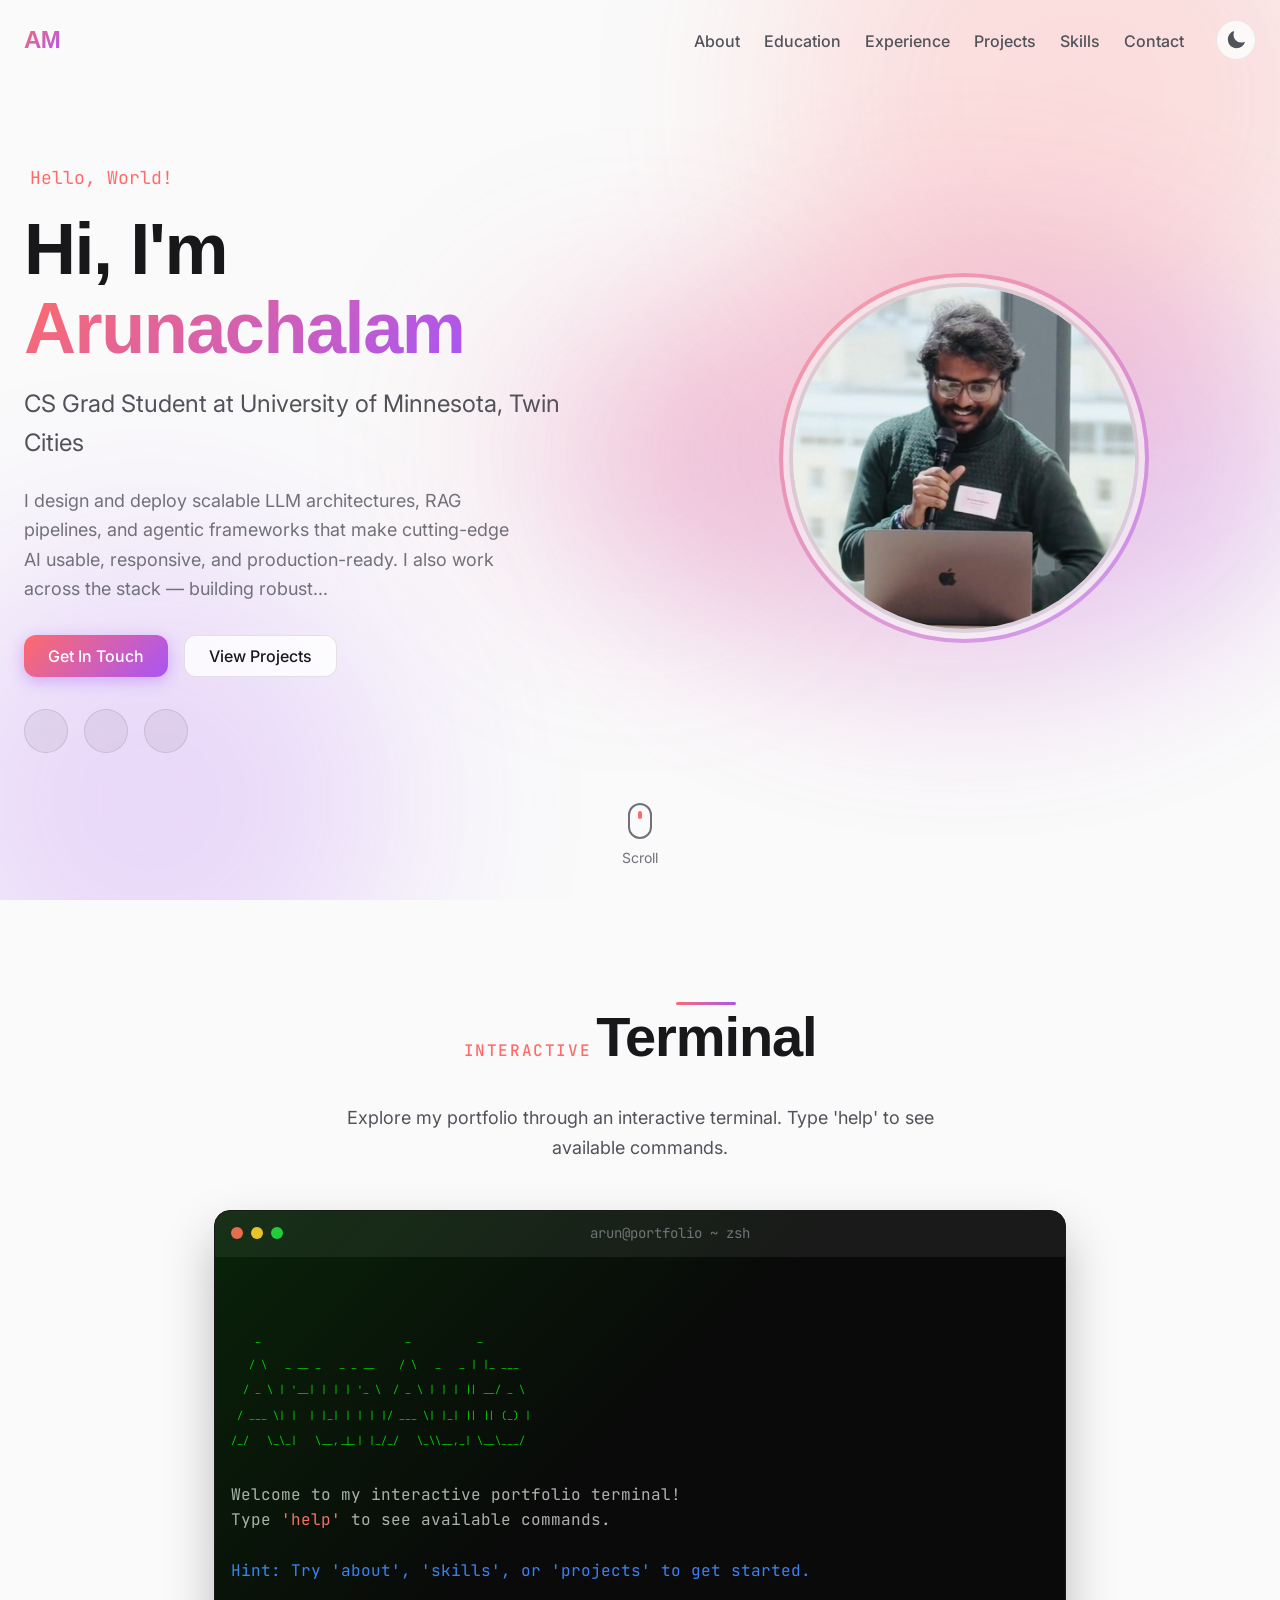
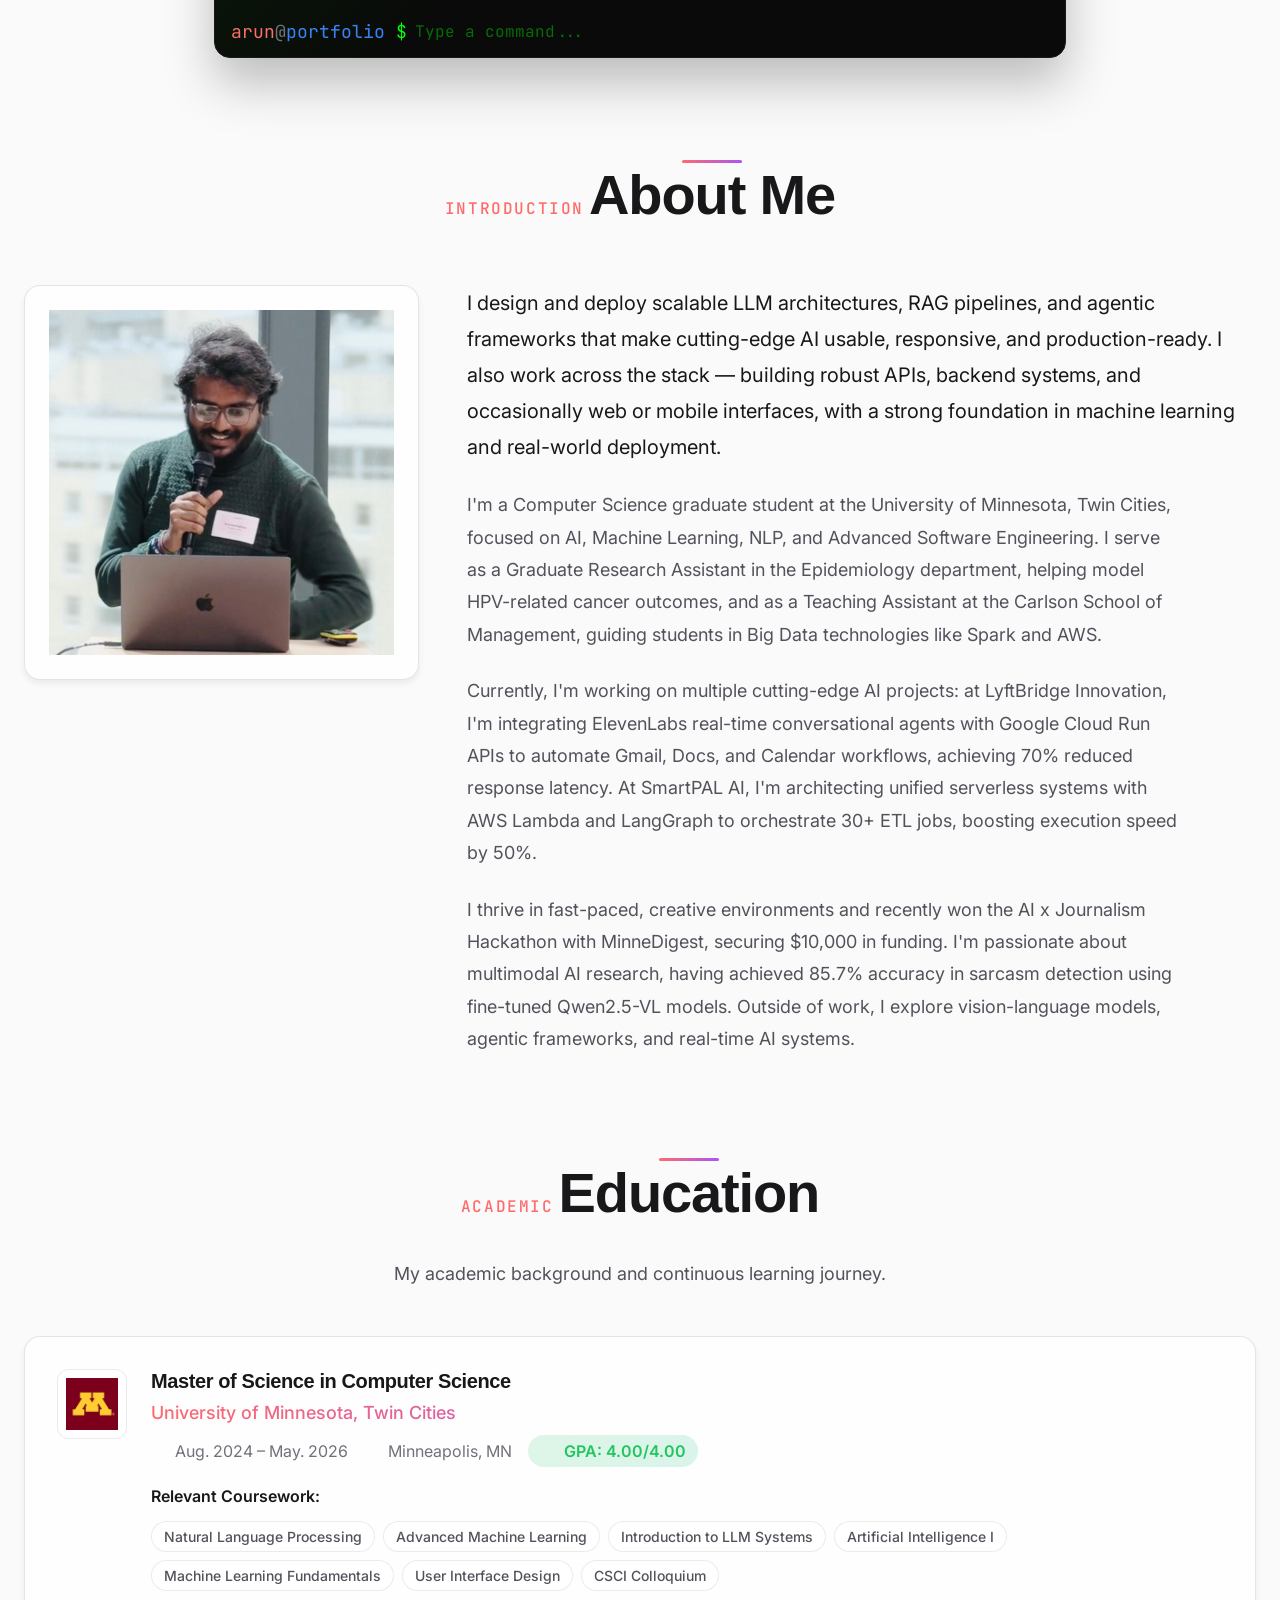
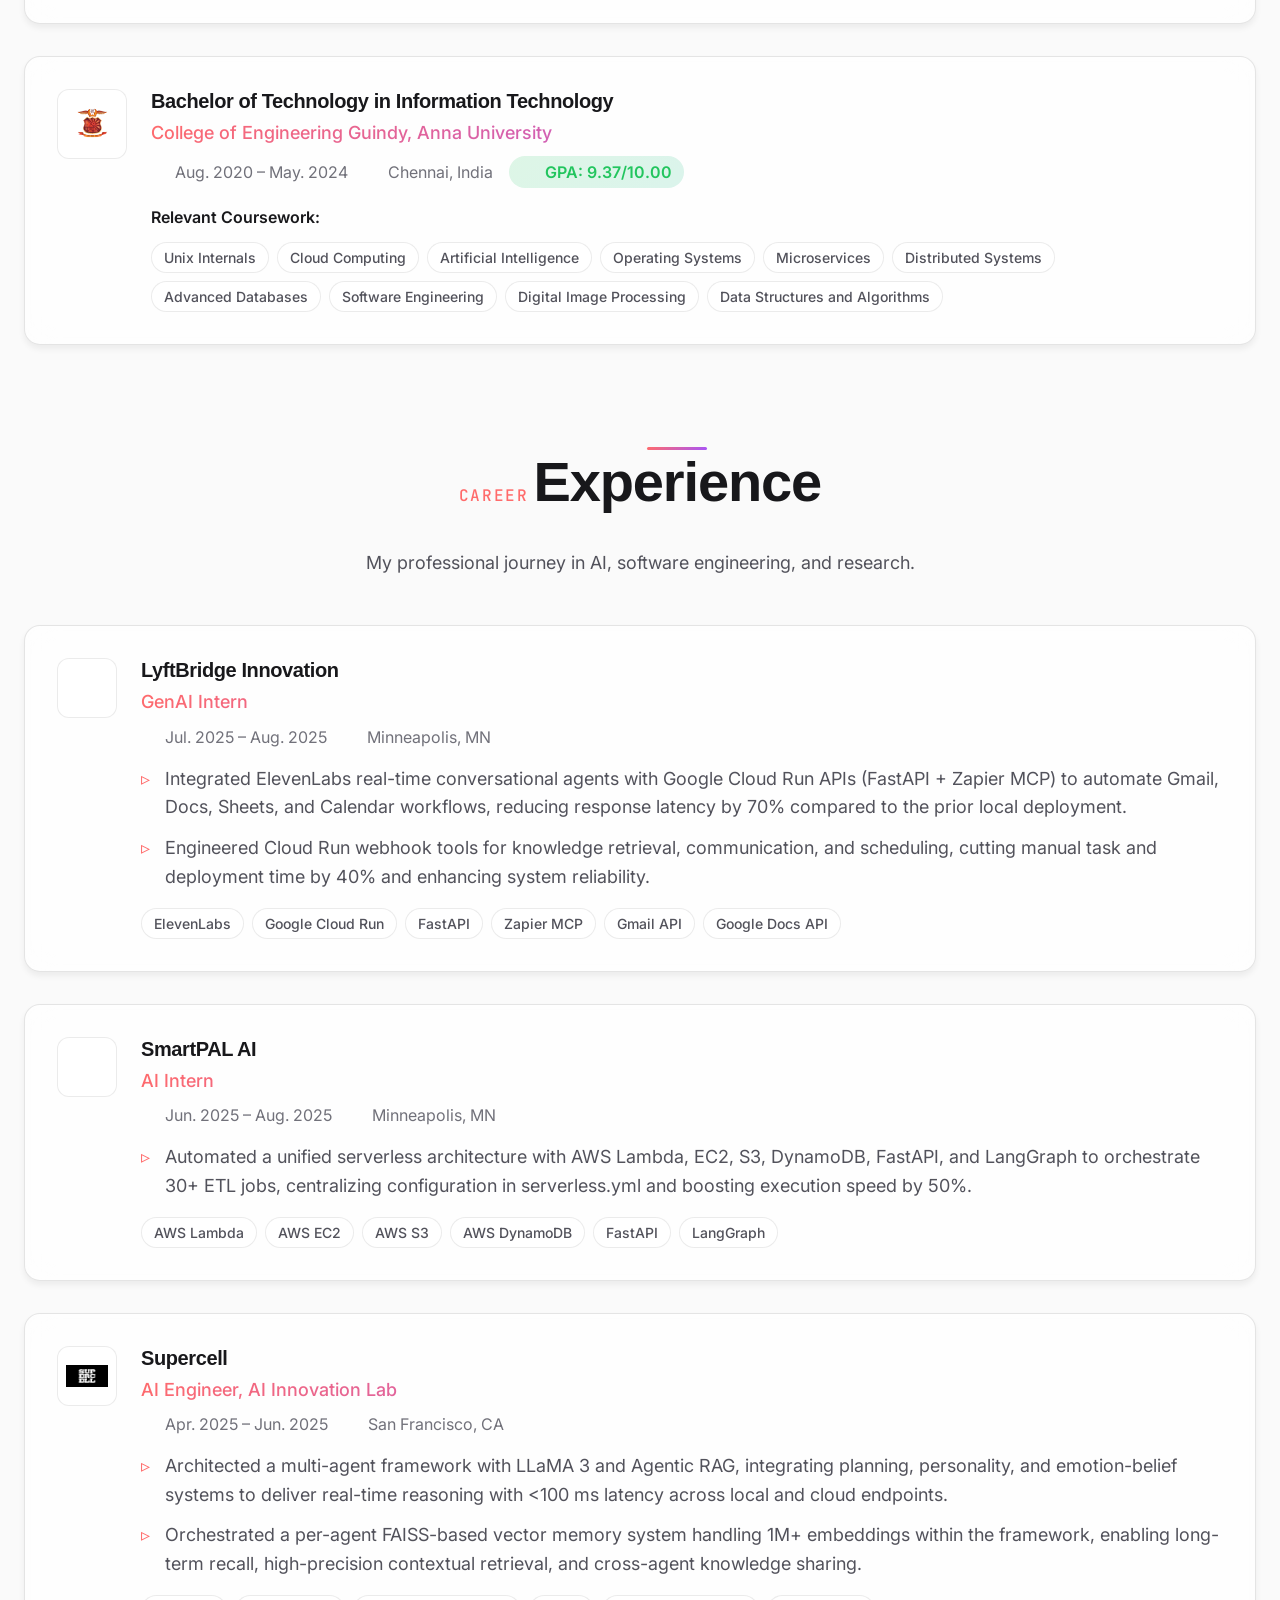
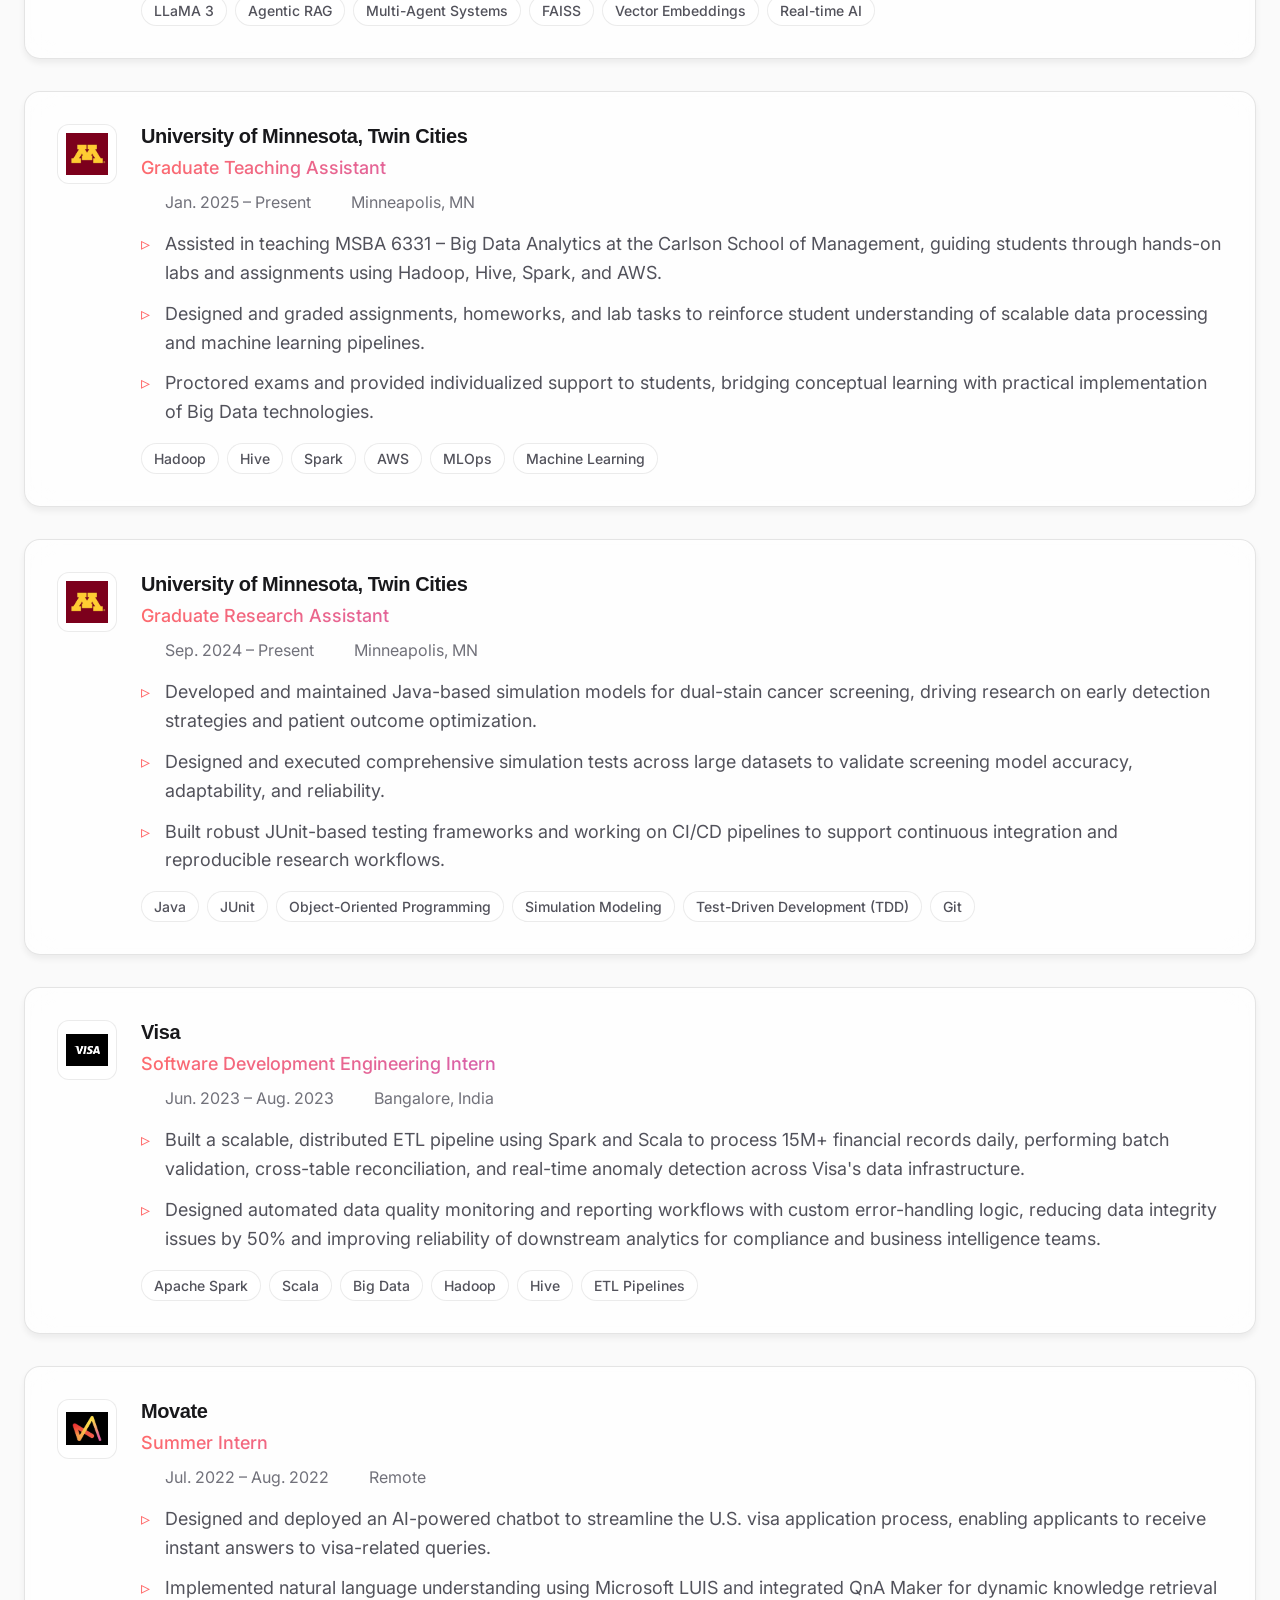
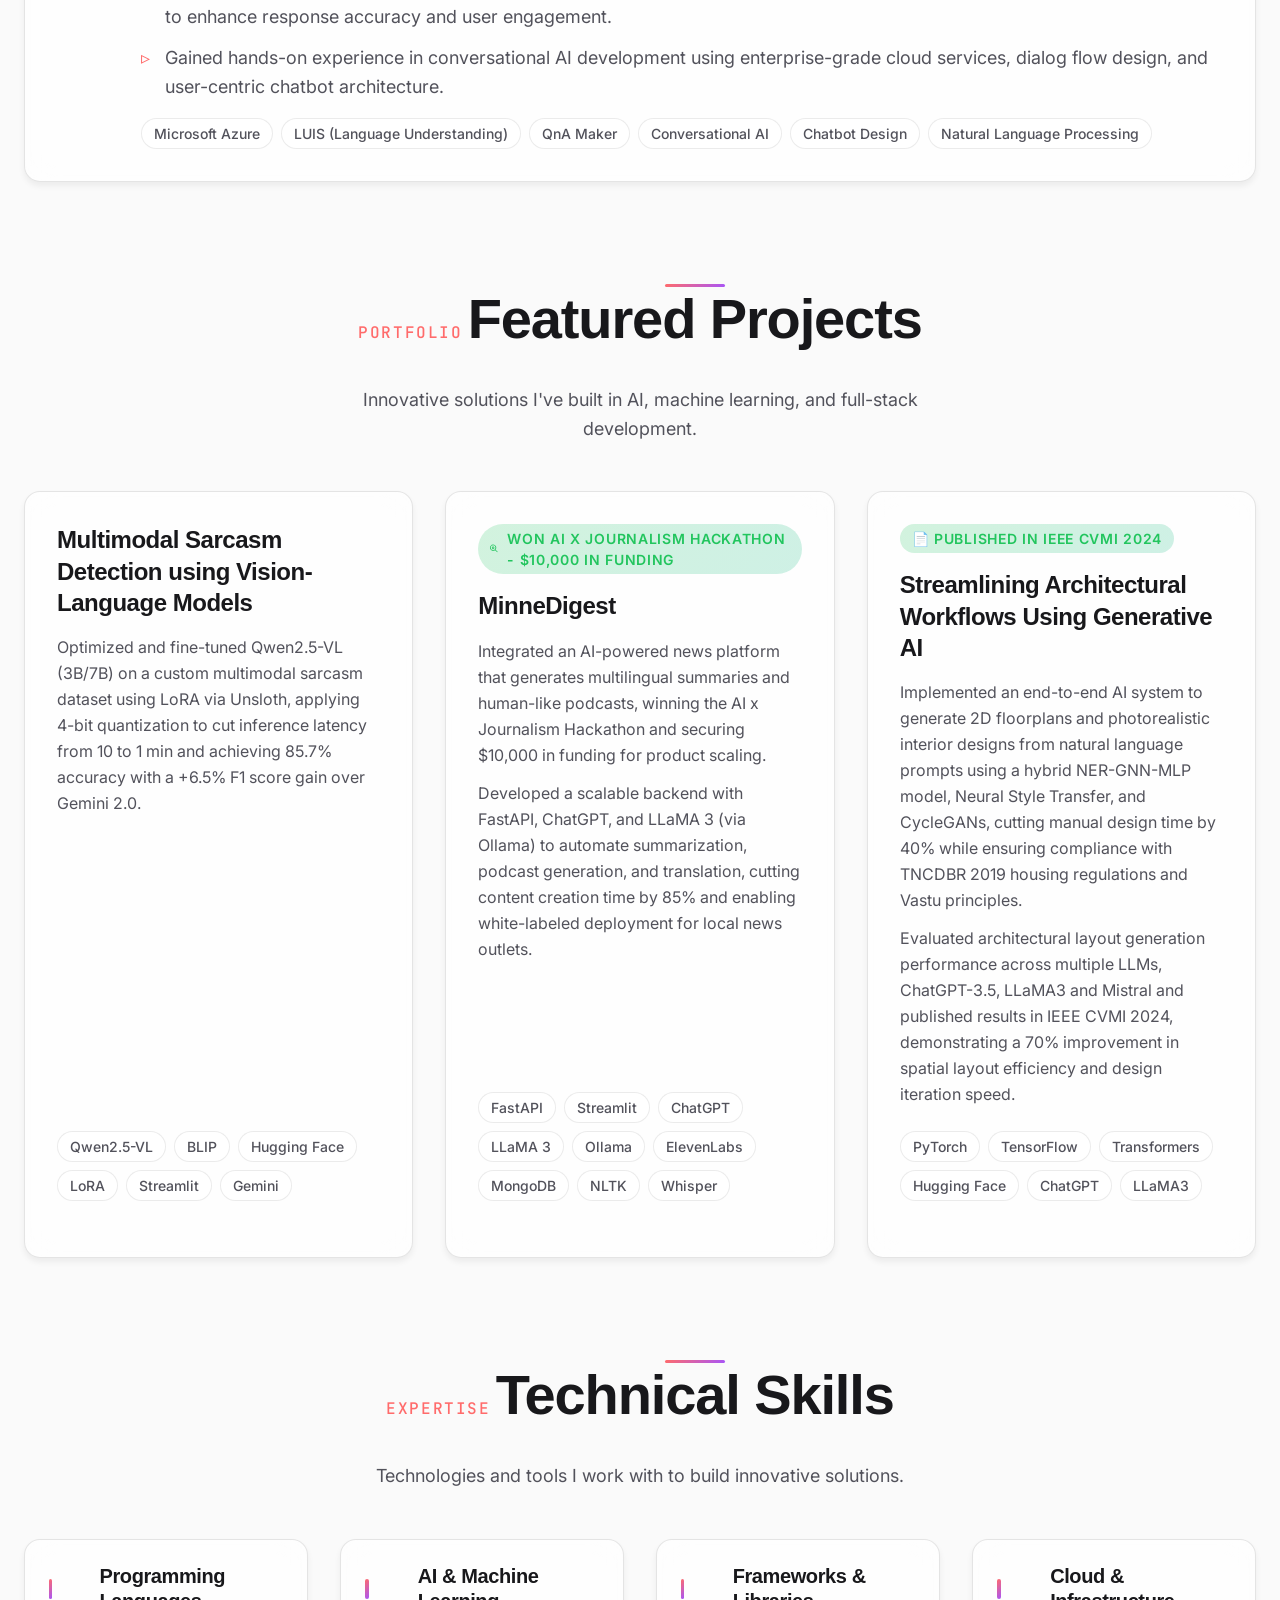
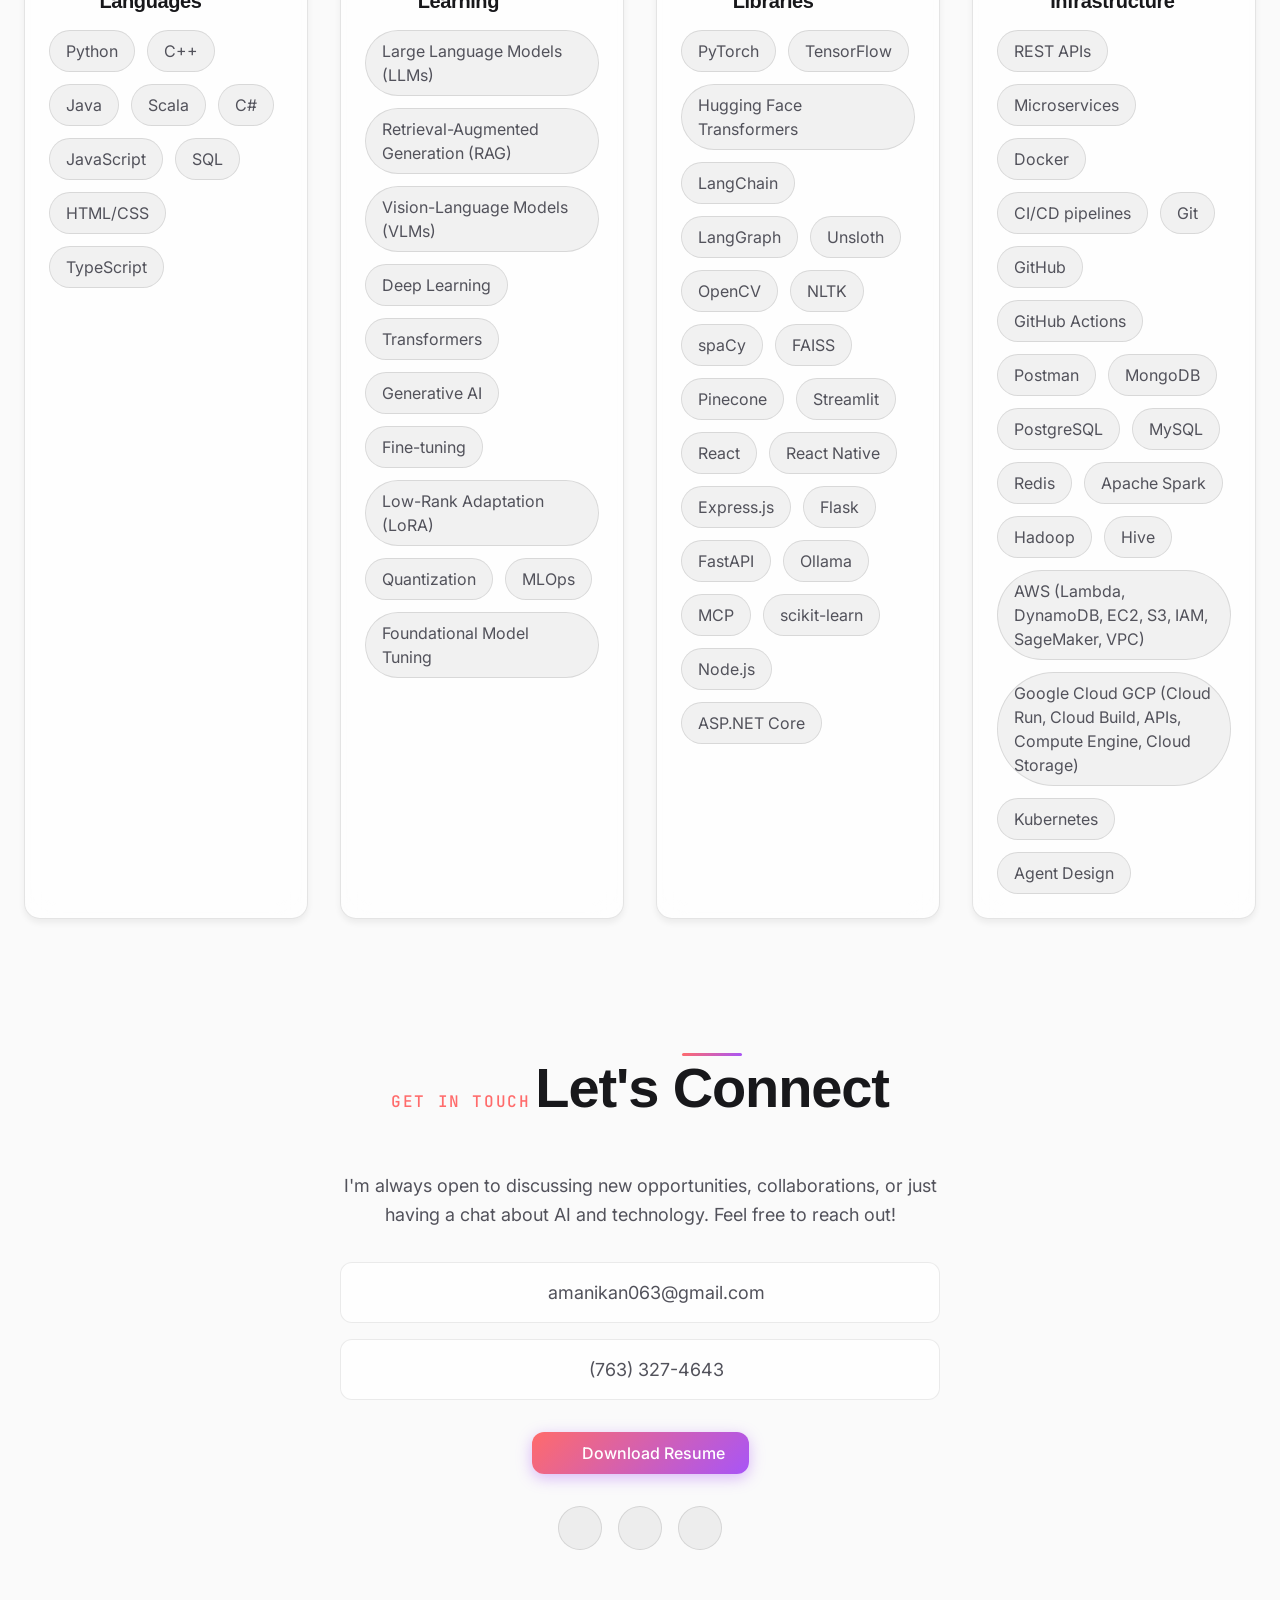
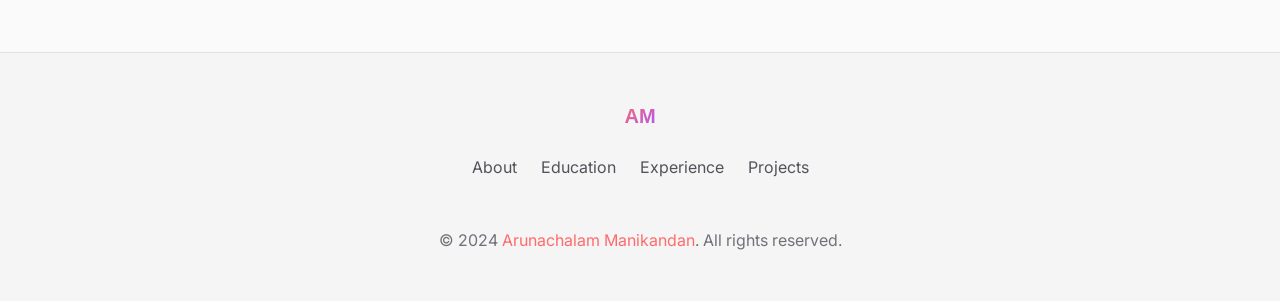
==== commit a80497ba: "feat: Replace emojis with Lucide icons and reorder sections - Add Lucide Icons library via CDN for c" ====
--- a/index.html
+++ b/index.html
@@ -23,6 +23,9 @@
   <link rel="preconnect" href="https://fonts.googleapis.com">
   <link rel="preconnect" href="https://fonts.gstatic.com" crossorigin>
   <link href="https://fonts.googleapis.com/css2?family=Inter:wght@300;400;500;600;700&family=JetBrains+Mono:wght@400;500;600&display=swap" rel="stylesheet">
+  
+  <!-- Lucide Icons -->
+  <script src="https://unpkg.com/lucide@latest"></script>
   
   <!-- CSS Files -->
   <link rel="stylesheet" href="css/variables.css">
@@ -47,10 +50,10 @@
       <nav class="header__nav" role="navigation" aria-label="Main navigation">
         <ul class="nav__list">
           <li class="nav__item"><a href="#about" class="nav__link">About</a></li>
+          <li class="nav__item"><a href="#education" class="nav__link">Education</a></li>
           <li class="nav__item"><a href="#experience" class="nav__link">Experience</a></li>
           <li class="nav__item"><a href="#projects" class="nav__link">Projects</a></li>
           <li class="nav__item"><a href="#skills" class="nav__link">Skills</a></li>
-          <li class="nav__item"><a href="#education" class="nav__link">Education</a></li>
           <li class="nav__item"><a href="#contact" class="nav__link">Contact</a></li>
         </ul>
         
@@ -79,10 +82,10 @@
   <nav class="mobile-nav" id="mobile-nav" aria-hidden="true" role="navigation" aria-label="Mobile navigation">
     <ul class="mobile-nav__list">
       <li><a href="#about" class="mobile-nav__link">About</a></li>
+      <li><a href="#education" class="mobile-nav__link">Education</a></li>
       <li><a href="#experience" class="mobile-nav__link">Experience</a></li>
       <li><a href="#projects" class="mobile-nav__link">Projects</a></li>
       <li><a href="#skills" class="mobile-nav__link">Skills</a></li>
-      <li><a href="#education" class="mobile-nav__link">Education</a></li>
       <li><a href="#contact" class="mobile-nav__link">Contact</a></li>
     </ul>
     <div class="mobile-nav__social"></div>
@@ -102,7 +105,7 @@
       
       <div class="hero__content">
         <div class="hero__text">
-          <p class="hero__greeting">👋 Hello, World!</p>
+          <p class="hero__greeting"><i data-lucide="hand" class="icon-inline"></i> Hello, World!</p>
           <h1 class="hero__name">Hi, I'm <span class="gradient-text">Arun</span></h1>
           <p class="hero__title">CS Grad Student & AI Engineer</p>
           <p class="hero__description">
@@ -183,6 +186,21 @@
       </div>
     </section>
 
+    <!-- Education Section -->
+    <section class="education-section section" id="education">
+      <div class="container">
+        <div class="section-header" data-animate="fade-up">
+          <span class="section-label">Academic</span>
+          <h2 class="section-title">Education</h2>
+          <p class="section-description">My academic background and continuous learning journey.</p>
+        </div>
+        
+        <div class="education-grid">
+          <!-- Content will be populated by JavaScript -->
+        </div>
+      </div>
+    </section>
+
     <!-- Experience Section -->
     <section class="experience-section section" id="experience">
       <div class="container">
@@ -223,21 +241,6 @@
         </div>
         
         <div class="skills-grid">
-          <!-- Content will be populated by JavaScript -->
-        </div>
-      </div>
-    </section>
-
-    <!-- Education Section -->
-    <section class="education-section section" id="education">
-      <div class="container">
-        <div class="section-header" data-animate="fade-up">
-          <span class="section-label">Academic</span>
-          <h2 class="section-title">Education</h2>
-          <p class="section-description">My academic background and continuous learning journey.</p>
-        </div>
-        
-        <div class="education-grid">
           <!-- Content will be populated by JavaScript -->
         </div>
       </div>
@@ -258,10 +261,7 @@
           </div>
           
           <a href="#" class="btn btn--primary resume-btn" target="_blank" rel="noopener noreferrer">
-            <svg xmlns="http://www.w3.org/2000/svg" viewBox="0 0 24 24" fill="currentColor" width="20" height="20">
-              <path fill-rule="evenodd" d="M5.625 1.5H9a3.75 3.75 0 013.75 3.75v1.875c0 1.036.84 1.875 1.875 1.875H16.5a3.75 3.75 0 013.75 3.75v7.875c0 1.035-.84 1.875-1.875 1.875H5.625a1.875 1.875 0 01-1.875-1.875V3.375c0-1.036.84-1.875 1.875-1.875zm5.845 17.03a.75.75 0 001.06 0l3-3a.75.75 0 10-1.06-1.06l-1.72 1.72V12a.75.75 0 00-1.5 0v4.19l-1.72-1.72a.75.75 0 00-1.06 1.06l3 3z" clip-rule="evenodd"/>
-              <path d="M14.25 5.25a5.23 5.23 0 00-1.279-3.434 9.768 9.768 0 016.963 6.963A5.23 5.23 0 0016.5 7.5h-1.875a.375.375 0 01-.375-.375V5.25z"/>
-            </svg>
+            <i data-lucide="file-down"></i>
             Download Resume
           </a>
           
@@ -282,9 +282,9 @@
         
         <nav class="footer__links" aria-label="Footer navigation">
           <a href="#about" class="footer__link">About</a>
+          <a href="#education" class="footer__link">Education</a>
           <a href="#experience" class="footer__link">Experience</a>
           <a href="#projects" class="footer__link">Projects</a>
-          <a href="#contact" class="footer__link">Contact</a>
         </nav>
         
         <div class="footer__social">
@@ -300,5 +300,14 @@
 
   <!-- JavaScript -->
   <script type="module" src="js/main.js"></script>
+  
+  <!-- Initialize Lucide Icons -->
+  <script>
+    document.addEventListener('DOMContentLoaded', () => {
+      if (typeof lucide !== 'undefined') {
+        lucide.createIcons();
+      }
+    });
+  </script>
 </body>
 </html>
--- a/css/components.css
+++ b/css/components.css
@@ -333,6 +333,71 @@
   height: 100%;
 }
 
+/* Lucide Icons - Inline styling */
+.icon-inline {
+  width: 18px;
+  height: 18px;
+  vertical-align: middle;
+  margin-right: 6px;
+  stroke-width: 2;
+}
+
+/* Icons in social links */
+.social-link [data-lucide],
+.social-link svg {
+  width: 20px;
+  height: 20px;
+}
+
+/* Icons in buttons */
+.btn [data-lucide],
+.btn svg {
+  width: 18px;
+  height: 18px;
+}
+
+/* Icons in contact methods */
+.contact-method [data-lucide],
+.contact-method svg {
+  width: 20px;
+  height: 20px;
+  flex-shrink: 0;
+}
+
+/* Skills category title icons */
+.skills-category__title [data-lucide],
+.skills-category__title svg {
+  width: 22px;
+  height: 22px;
+  color: var(--gradient-start);
+}
+
+/* Meta info icons */
+.experience-card__meta [data-lucide],
+.education-card__meta [data-lucide],
+.experience-card__meta svg,
+.education-card__meta svg {
+  width: 14px;
+  height: 14px;
+  opacity: 0.8;
+}
+
+/* Hero greeting icon */
+.hero__greeting [data-lucide],
+.hero__greeting svg {
+  width: 24px;
+  height: 24px;
+  color: var(--gradient-start);
+  animation: wave 1.5s ease-in-out infinite;
+}
+
+@keyframes wave {
+  0%, 100% { transform: rotate(0deg); }
+  25% { transform: rotate(20deg); }
+  50% { transform: rotate(0deg); }
+  75% { transform: rotate(20deg); }
+}
+
 /* === Avatar === */
 .avatar {
   width: 48px;
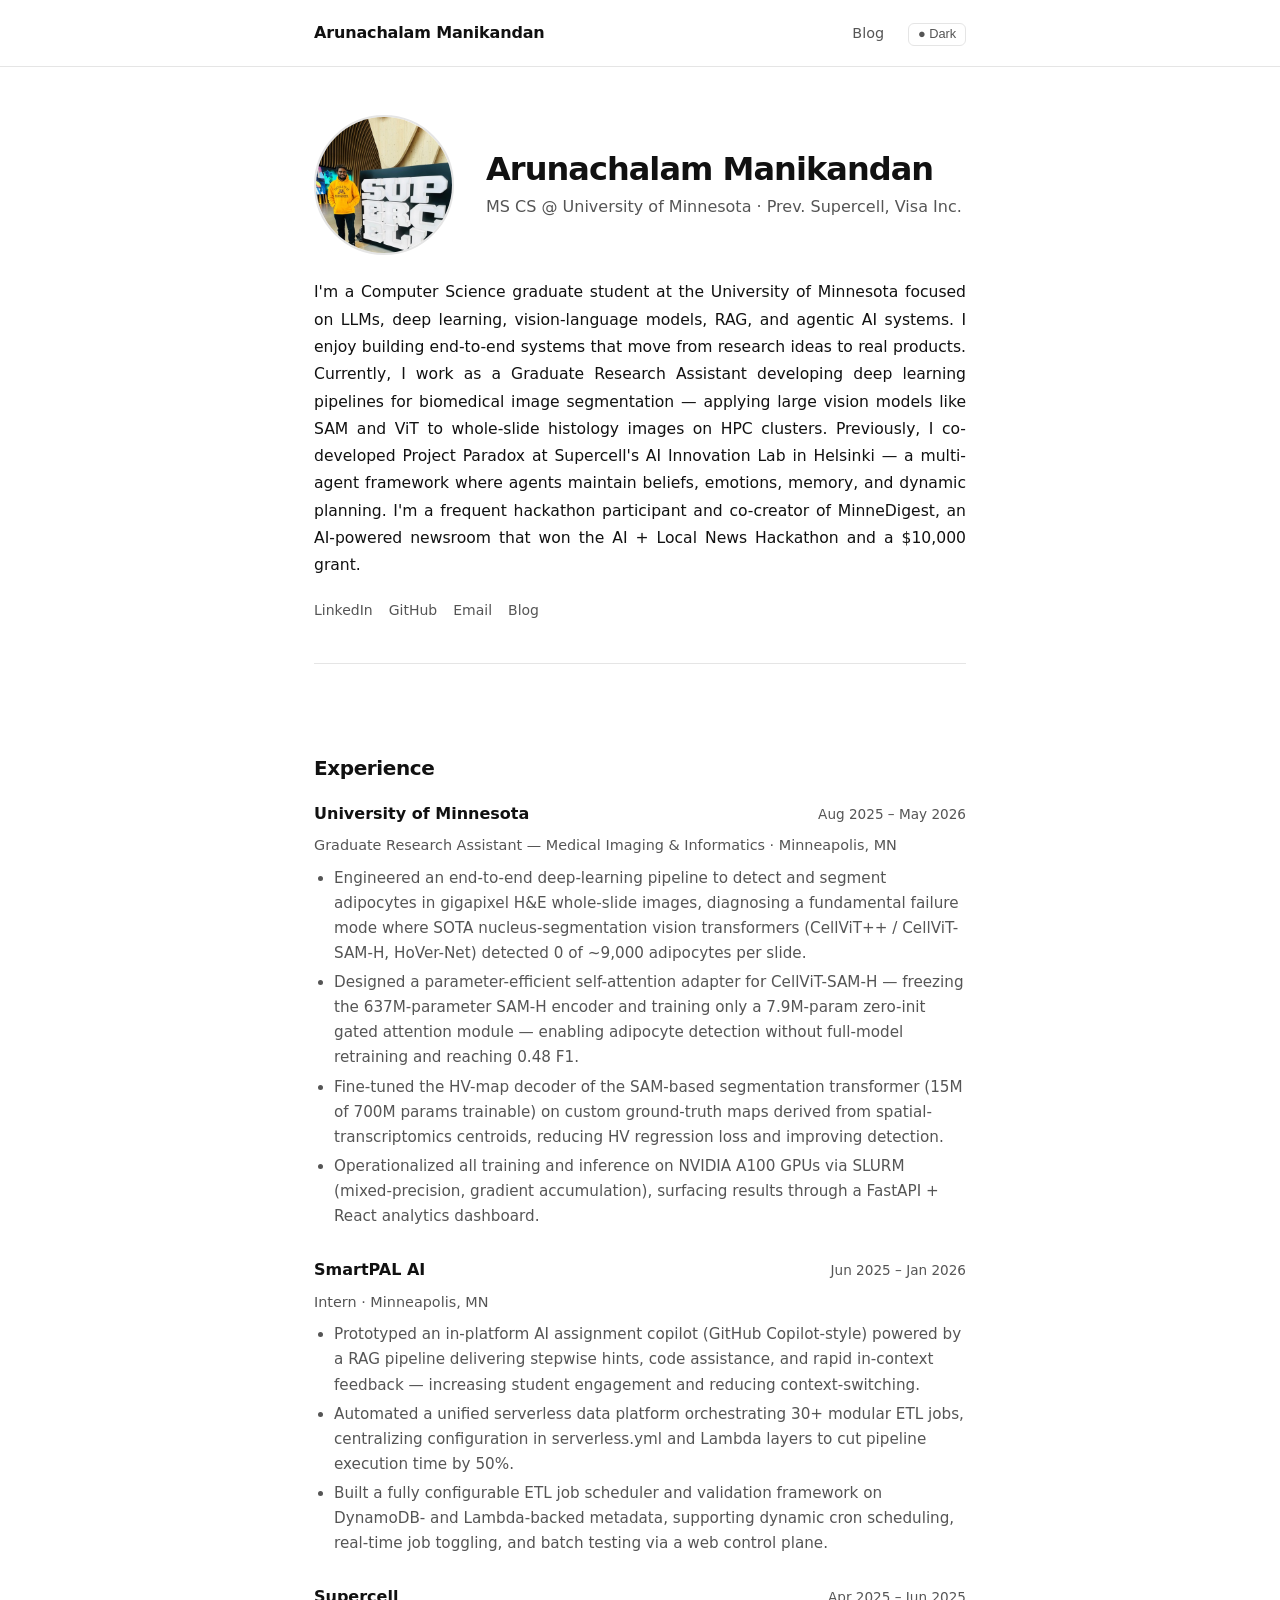
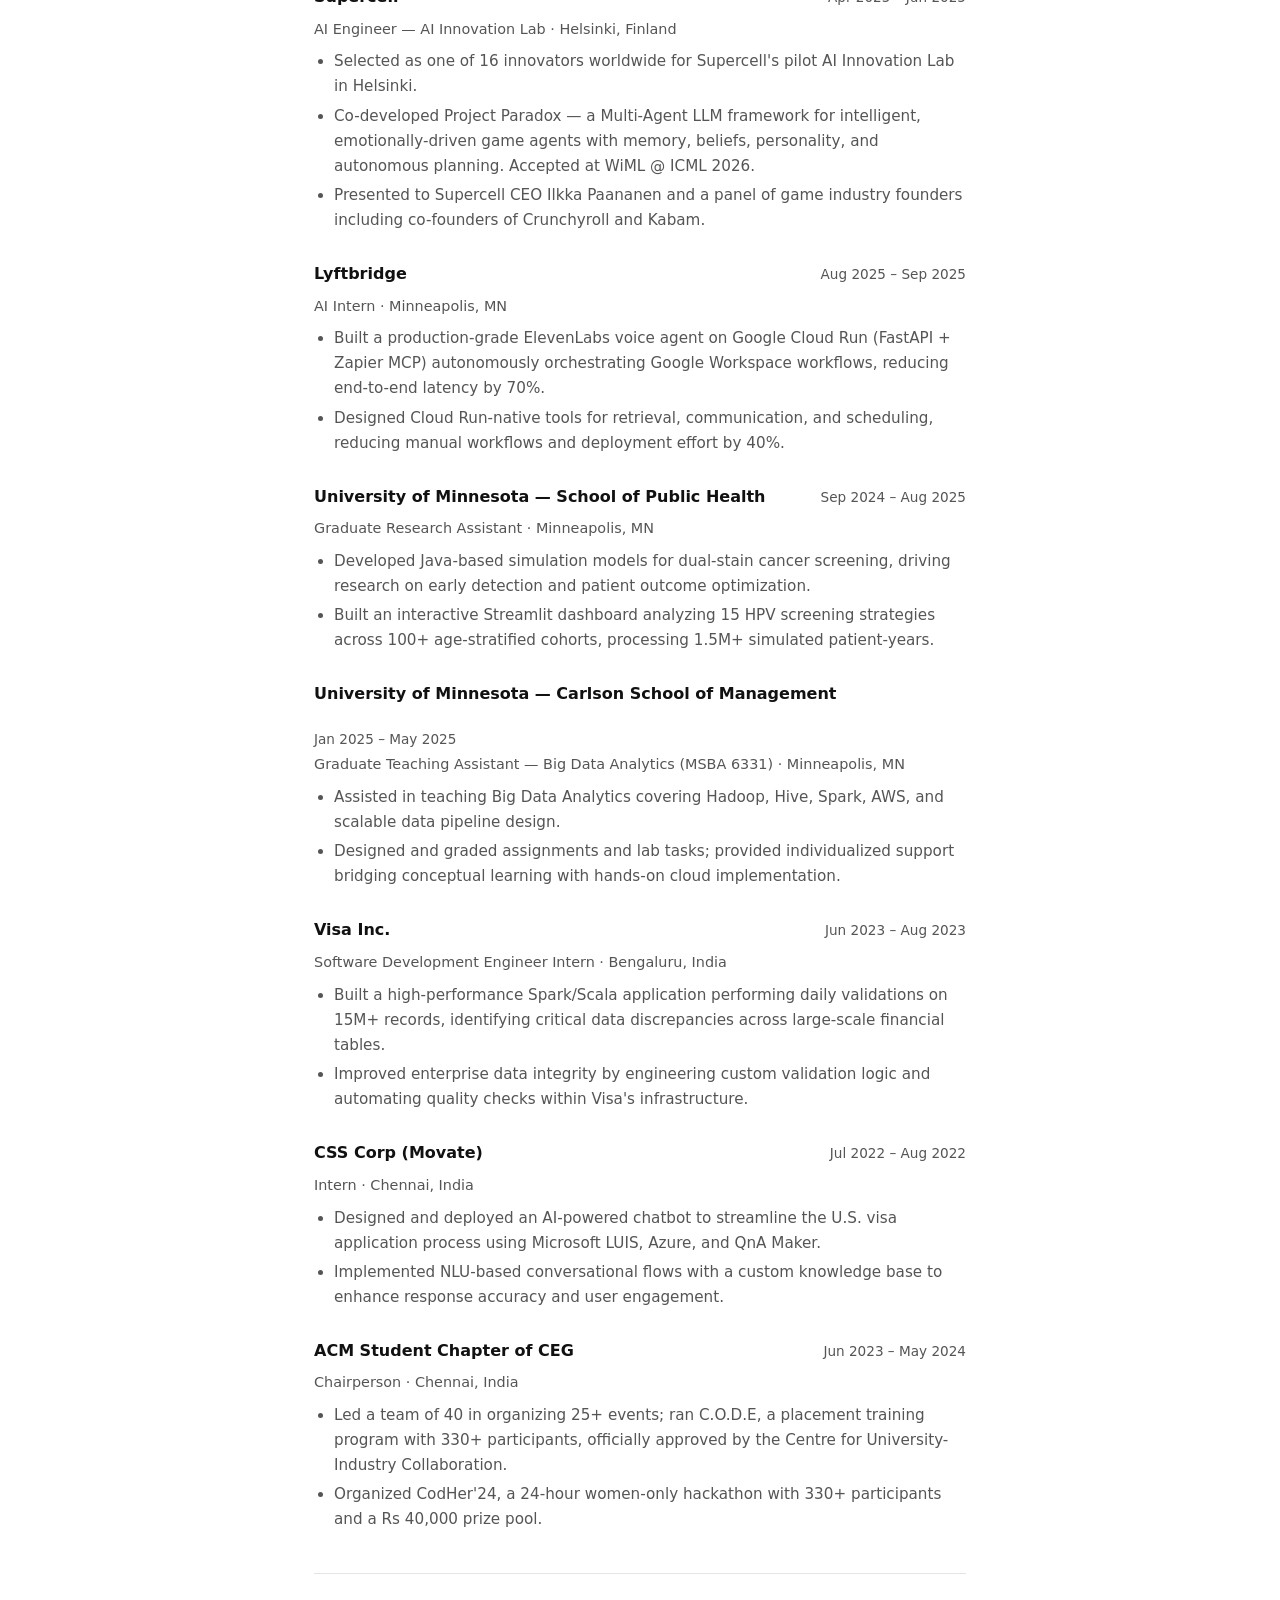
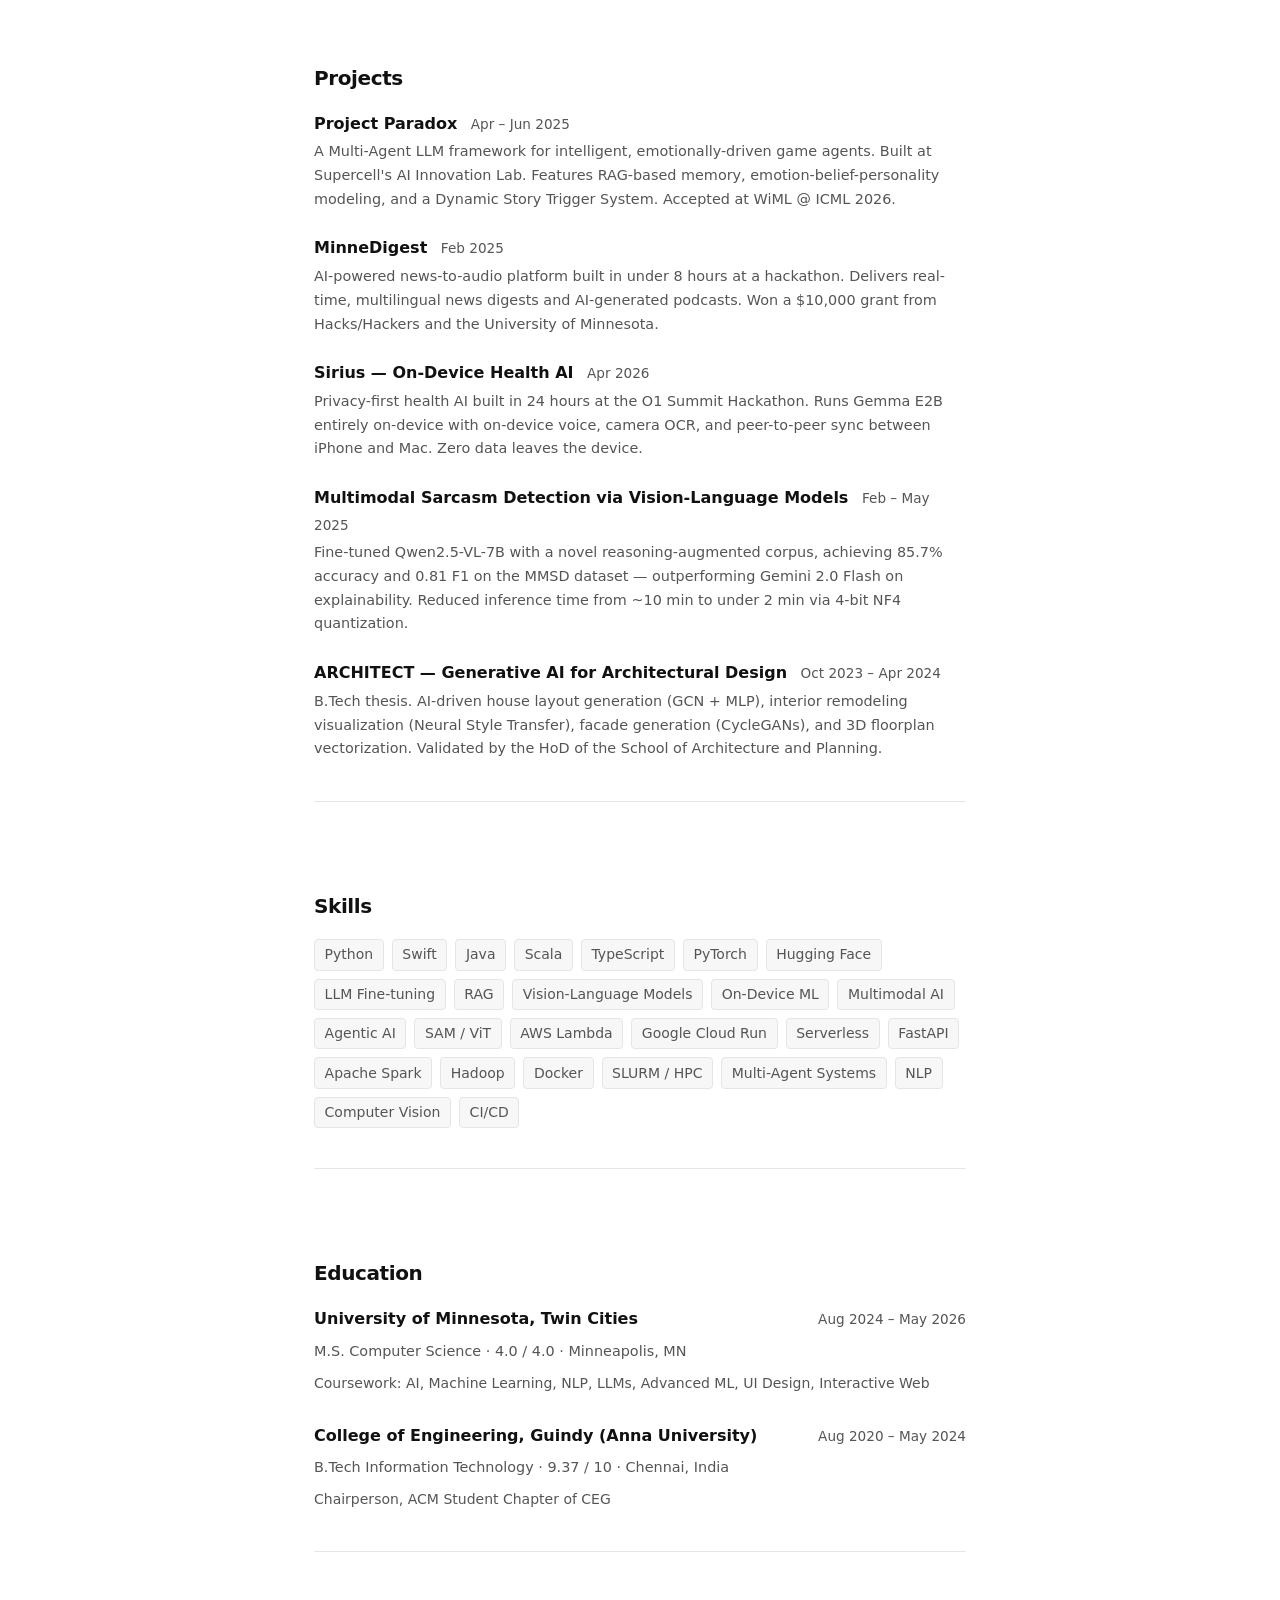
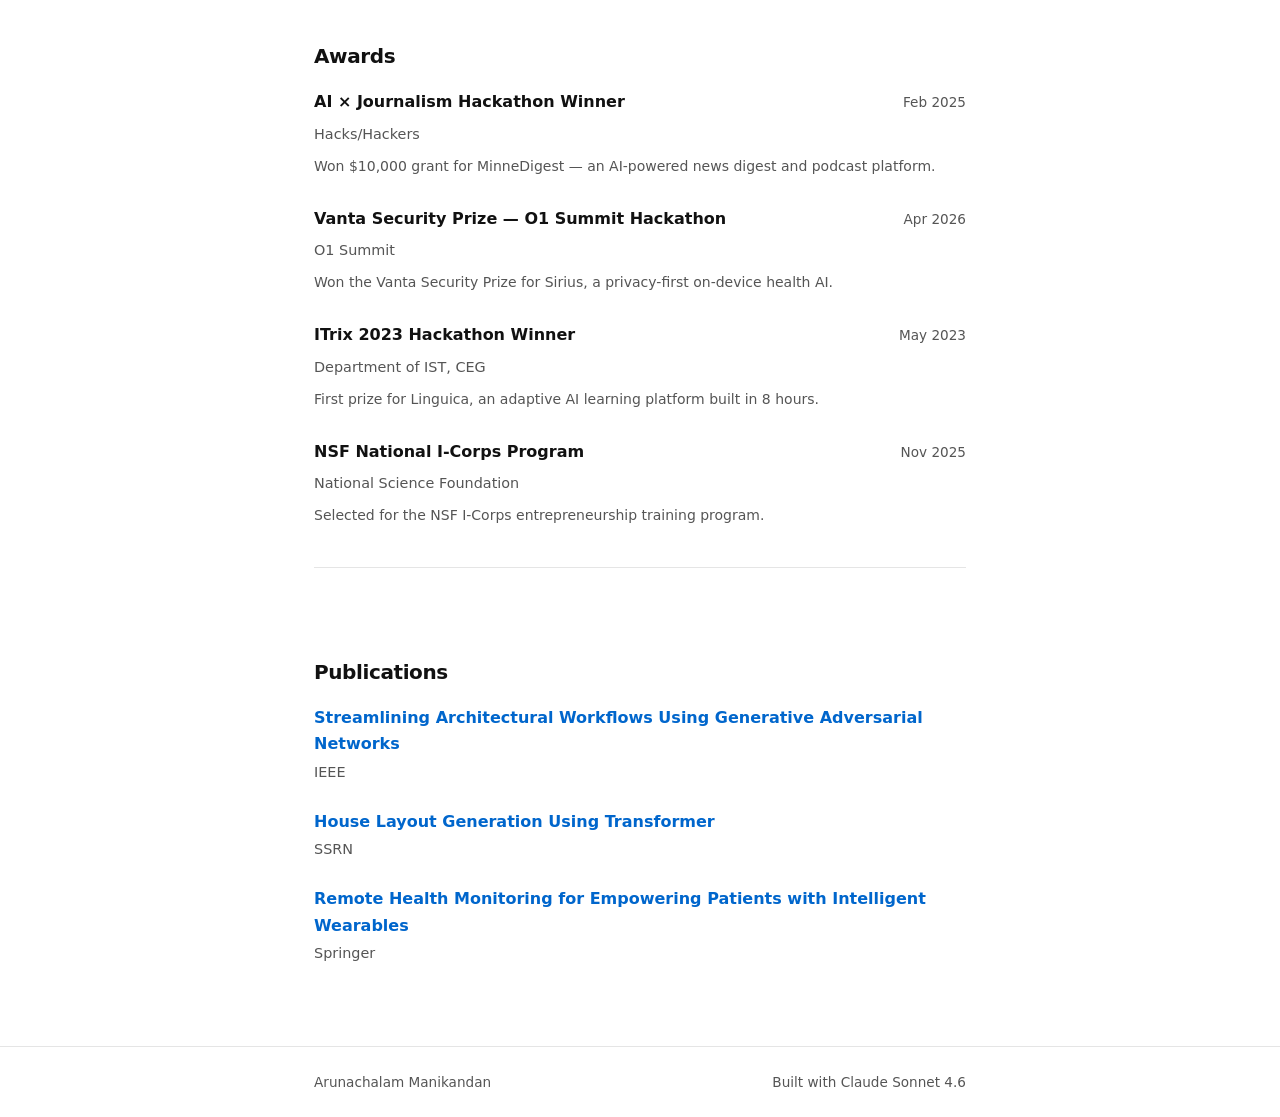
==== commit 85e2b765: "feat: complete v2 revamp — minimal text-first profile site - Replaced old glassmorphism/complex desi" ====
--- a/index.html
+++ b/index.html
@@ -1,313 +1,213 @@
 <!DOCTYPE html>
-<html lang="en" data-theme="dark">
+<html lang="en">
 <head>
-  <meta charset="UTF-8">
-  <meta name="viewport" content="width=device-width, initial-scale=1.0">
-  <meta name="description" content="Arunachalam Manikandan - AI Engineer & CS Graduate Student specializing in LLM architectures, RAG pipelines, and agentic frameworks.">
-  <meta name="keywords" content="AI Engineer, Machine Learning, LLM, RAG, Full Stack Developer, Portfolio">
-  <meta name="author" content="Arunachalam Manikandan">
-  <meta name="theme-color" content="#000000">
-  
-  <!-- Open Graph / Social Media -->
-  <meta property="og:type" content="website">
-  <meta property="og:title" content="Arunachalam Manikandan | AI Engineer">
-  <meta property="og:description" content="AI Engineer specializing in LLM architectures, RAG pipelines, and agentic frameworks.">
-  <meta property="og:image" content="photo_1.jpeg">
-  
-  <title>Arunachalam Manikandan | AI Engineer & CS Graduate Student</title>
-  
-  <!-- Favicon -->
-  <link rel="icon" type="image/jpeg" href="photo_1.jpeg">
-  
-  <!-- Google Fonts -->
-  <link rel="preconnect" href="https://fonts.googleapis.com">
-  <link rel="preconnect" href="https://fonts.gstatic.com" crossorigin>
-  <link href="https://fonts.googleapis.com/css2?family=Inter:wght@300;400;500;600;700&family=JetBrains+Mono:wght@400;500;600&display=swap" rel="stylesheet">
-  
-  <!-- Lucide Icons -->
-  <script src="https://unpkg.com/lucide@latest"></script>
-  
-  <!-- CSS Files -->
-  <link rel="stylesheet" href="css/variables.css">
-  <link rel="stylesheet" href="css/base.css">
-  <link rel="stylesheet" href="css/components.css">
-  <link rel="stylesheet" href="css/layout.css">
-  <link rel="stylesheet" href="css/hero.css">
-  <link rel="stylesheet" href="css/terminal.css">
-  <link rel="stylesheet" href="css/sections.css">
-  <link rel="stylesheet" href="css/animations.css">
-  <link rel="stylesheet" href="css/responsive.css">
+  <meta charset="UTF-8" />
+  <meta name="viewport" content="width=device-width, initial-scale=1.0" />
+  <title>Arunachalam Manikandan</title>
+  <meta name="description" content="CS Grad Student at UMN · AI Engineer · Builder" />
+  <link rel="icon" type="image/svg+xml" href="favicon.svg" />
+  <link rel="stylesheet" href="style.css" />
 </head>
 <body>
-  <!-- Skip Link for Accessibility -->
-  <a href="#main-content" class="skip-link">Skip to main content</a>
-
-  <!-- Header -->
-  <header class="header" role="banner">
-    <div class="header__inner">
-      <a href="#" class="header__logo" aria-label="Home">AM</a>
-      
-      <nav class="header__nav" role="navigation" aria-label="Main navigation">
-        <ul class="nav__list">
-          <li class="nav__item"><a href="#about" class="nav__link">About</a></li>
-          <li class="nav__item"><a href="#education" class="nav__link">Education</a></li>
-          <li class="nav__item"><a href="#experience" class="nav__link">Experience</a></li>
-          <li class="nav__item"><a href="#projects" class="nav__link">Projects</a></li>
-          <li class="nav__item"><a href="#skills" class="nav__link">Skills</a></li>
-          <li class="nav__item"><a href="#contact" class="nav__link">Contact</a></li>
-        </ul>
-        
-        <!-- Theme Toggle -->
-        <button class="theme-toggle" aria-label="Switch to light mode">
-          <svg class="theme-toggle__icon theme-toggle__sun" xmlns="http://www.w3.org/2000/svg" viewBox="0 0 24 24" fill="currentColor">
-            <path d="M12 2.25a.75.75 0 01.75.75v2.25a.75.75 0 01-1.5 0V3a.75.75 0 01.75-.75zM7.5 12a4.5 4.5 0 119 0 4.5 4.5 0 01-9 0zM18.894 6.166a.75.75 0 00-1.06-1.06l-1.591 1.59a.75.75 0 101.06 1.061l1.591-1.59zM21.75 12a.75.75 0 01-.75.75h-2.25a.75.75 0 010-1.5H21a.75.75 0 01.75.75zM17.834 18.894a.75.75 0 001.06-1.06l-1.59-1.591a.75.75 0 10-1.061 1.06l1.59 1.591zM12 18a.75.75 0 01.75.75V21a.75.75 0 01-1.5 0v-2.25A.75.75 0 0112 18zM7.758 17.303a.75.75 0 00-1.061-1.06l-1.591 1.59a.75.75 0 001.06 1.061l1.591-1.59zM6 12a.75.75 0 01-.75.75H3a.75.75 0 010-1.5h2.25A.75.75 0 016 12zM6.697 7.757a.75.75 0 001.06-1.06l-1.59-1.591a.75.75 0 00-1.061 1.06l1.59 1.591z"/>
-          </svg>
-          <svg class="theme-toggle__icon theme-toggle__moon" xmlns="http://www.w3.org/2000/svg" viewBox="0 0 24 24" fill="currentColor">
-            <path fill-rule="evenodd" d="M9.528 1.718a.75.75 0 01.162.819A8.97 8.97 0 009 6a9 9 0 009 9 8.97 8.97 0 003.463-.69.75.75 0 01.981.98 10.503 10.503 0 01-9.694 6.46c-5.799 0-10.5-4.701-10.5-10.5 0-4.368 2.667-8.112 6.46-9.694a.75.75 0 01.818.162z" clip-rule="evenodd"/>
-          </svg>
-        </button>
-        
-        <!-- Mobile Menu Button -->
-        <button class="mobile-menu-btn" aria-label="Open menu" aria-expanded="false" aria-controls="mobile-nav">
-          <span></span>
-          <span></span>
-          <span></span>
-        </button>
-      </nav>
+
+  <nav>
+    <div class="container">
+      <a href="/" class="nav-name">Arunachalam Manikandan</a>
+      <ul class="nav-links">
+        <li><a href="blog.html">Blog</a></li>
+        <li><button class="theme-toggle" id="theme-btn" aria-label="Toggle theme">○ Light</button></li>
+      </ul>
     </div>
-  </header>
-
-  <!-- Mobile Navigation -->
-  <div class="mobile-nav__overlay" aria-hidden="true"></div>
-  <nav class="mobile-nav" id="mobile-nav" aria-hidden="true" role="navigation" aria-label="Mobile navigation">
-    <ul class="mobile-nav__list">
-      <li><a href="#about" class="mobile-nav__link">About</a></li>
-      <li><a href="#education" class="mobile-nav__link">Education</a></li>
-      <li><a href="#experience" class="mobile-nav__link">Experience</a></li>
-      <li><a href="#projects" class="mobile-nav__link">Projects</a></li>
-      <li><a href="#skills" class="mobile-nav__link">Skills</a></li>
-      <li><a href="#contact" class="mobile-nav__link">Contact</a></li>
-    </ul>
-    <div class="mobile-nav__social"></div>
   </nav>
 
-  <!-- Main Content -->
-  <main id="main-content">
-    
-    <!-- Hero Section -->
-    <section class="hero" id="hero">
-      <!-- Animated Background Orbs -->
-      <div class="hero__bg" aria-hidden="true">
-        <div class="hero__orb hero__orb--1"></div>
-        <div class="hero__orb hero__orb--2"></div>
-        <div class="hero__orb hero__orb--3"></div>
-      </div>
-      
-      <div class="hero__content">
-        <div class="hero__text">
-          <p class="hero__greeting"><i data-lucide="hand" class="icon-inline"></i> Hello, World!</p>
-          <h1 class="hero__name">Hi, I'm <span class="gradient-text">Arun</span></h1>
-          <p class="hero__title">CS Grad Student & AI Engineer</p>
-          <p class="hero__description">
-            I design and deploy scalable LLM architectures, RAG pipelines, and agentic frameworks that make cutting-edge AI usable, responsive, and production-ready.
-          </p>
-          <div class="hero__actions">
-            <a href="#contact" class="btn btn--primary">Get In Touch</a>
-            <a href="#projects" class="btn btn--secondary">View Projects</a>
-          </div>
-          <div class="hero__social"></div>
-        </div>
-        
-        <div class="hero__visual">
-          <div class="hero__image-glow"></div>
-          <div class="hero__image-wrapper">
-            <div class="hero__image-ring"></div>
-            <img src="photo_1.jpeg" alt="Arunachalam Manikandan" class="hero__image" loading="eager">
-          </div>
-        </div>
-      </div>
-      
-      <!-- Scroll Indicator -->
-      <div class="hero__scroll" aria-hidden="true">
-        <div class="hero__scroll-mouse"></div>
-        <span>Scroll</span>
-      </div>
-    </section>
-
-    <!-- Terminal Section -->
-    <section class="terminal-section section" id="terminal-section">
-      <div class="container">
-        <div class="section-header" data-animate="fade-up">
-          <span class="section-label">Interactive</span>
-          <h2 class="section-title">Terminal</h2>
-          <p class="section-description">Explore my portfolio through an interactive terminal. Type 'help' to see available commands.</p>
-        </div>
-        
-        <div class="terminal" id="terminal" data-animate="scale-up">
-          <div class="terminal__header">
-            <div class="terminal__buttons">
-              <button class="terminal__btn terminal__btn--close" aria-label="Close"></button>
-              <button class="terminal__btn terminal__btn--minimize" aria-label="Minimize"></button>
-              <button class="terminal__btn terminal__btn--maximize" aria-label="Maximize"></button>
-            </div>
-            <span class="terminal__title">arun@portfolio ~ zsh</span>
-          </div>
-          <div class="terminal__body">
-            <div class="terminal__output"></div>
-            <div class="terminal__input-line">
-              <span class="terminal__prompt">
-                <span class="terminal__prompt-user">arun</span><span class="terminal__prompt-separator">@</span><span class="terminal__prompt-path">portfolio</span><span class="terminal__prompt-symbol"> $ </span>
-              </span>
-              <input type="text" class="terminal__input" placeholder="Type a command..." autocomplete="off" spellcheck="false">
-            </div>
-          </div>
-        </div>
-      </div>
-    </section>
-
-    <!-- About Section -->
-    <section class="about-section section" id="about">
-      <div class="container">
-        <div class="section-header" data-animate="fade-up">
-          <span class="section-label">Introduction</span>
-          <h2 class="section-title">About Me</h2>
-        </div>
-        
-        <div class="about-content">
-          <div class="about-image" data-animate="fade-up">
-            <div class="about-image__wrapper glass-card glass-card--static">
-              <img src="photo_1.jpeg" alt="Arunachalam Manikandan" loading="lazy">
-            </div>
-          </div>
-          <div class="about-text" data-animate="fade-up" data-delay="200">
-            <!-- Content will be populated by JavaScript -->
-          </div>
-        </div>
-      </div>
-    </section>
-
-    <!-- Education Section -->
-    <section class="education-section section" id="education">
-      <div class="container">
-        <div class="section-header" data-animate="fade-up">
-          <span class="section-label">Academic</span>
-          <h2 class="section-title">Education</h2>
-          <p class="section-description">My academic background and continuous learning journey.</p>
-        </div>
-        
-        <div class="education-grid">
-          <!-- Content will be populated by JavaScript -->
-        </div>
-      </div>
-    </section>
-
-    <!-- Experience Section -->
-    <section class="experience-section section" id="experience">
-      <div class="container">
-        <div class="section-header" data-animate="fade-up">
-          <span class="section-label">Career</span>
-          <h2 class="section-title">Experience</h2>
-          <p class="section-description">My professional journey in AI, software engineering, and research.</p>
-        </div>
-        
-        <div class="experience-grid">
-          <!-- Content will be populated by JavaScript -->
-        </div>
-      </div>
-    </section>
-
-    <!-- Projects Section -->
-    <section class="projects-section section" id="projects">
-      <div class="container">
-        <div class="section-header" data-animate="fade-up">
-          <span class="section-label">Portfolio</span>
-          <h2 class="section-title">Featured Projects</h2>
-          <p class="section-description">Innovative solutions I've built in AI, machine learning, and full-stack development.</p>
-        </div>
-        
-        <div class="projects-grid">
-          <!-- Content will be populated by JavaScript -->
-        </div>
-      </div>
-    </section>
-
-    <!-- Skills Section -->
-    <section class="skills-section section" id="skills">
-      <div class="container">
-        <div class="section-header" data-animate="fade-up">
-          <span class="section-label">Expertise</span>
-          <h2 class="section-title">Technical Skills</h2>
-          <p class="section-description">Technologies and tools I work with to build innovative solutions.</p>
-        </div>
-        
-        <div class="skills-grid">
-          <!-- Content will be populated by JavaScript -->
-        </div>
-      </div>
-    </section>
-
-    <!-- Contact Section -->
-    <section class="contact-section section" id="contact">
-      <div class="container">
-        <div class="contact-content" data-animate="fade-up">
-          <span class="section-label">Get In Touch</span>
-          <h2 class="section-title">Let's Connect</h2>
-          <p class="section-description">
-            I'm always open to discussing new opportunities, collaborations, or just having a chat about AI and technology. Feel free to reach out!
-          </p>
-          
-          <div class="contact-methods">
-            <!-- Content will be populated by JavaScript -->
-          </div>
-          
-          <a href="#" class="btn btn--primary resume-btn" target="_blank" rel="noopener noreferrer">
-            <i data-lucide="file-down"></i>
-            Download Resume
-          </a>
-          
-          <div class="contact-social mt-8">
-            <!-- Content will be populated by JavaScript -->
-          </div>
-        </div>
-      </div>
-    </section>
-
+  <main>
+    <div class="container" id="profile-root">
+      <p class="loading">Loading…</p>
+    </div>
   </main>
 
-  <!-- Footer -->
-  <footer class="footer" role="contentinfo">
+  <div class="lightbox-overlay" id="lightbox">
+    <img src="assets/avatar.jpg" alt="Arunachalam Manikandan" />
+  </div>
+
+  <footer>
     <div class="container">
-      <div class="footer__inner">
-        <a href="#" class="footer__logo">AM</a>
-        
-        <nav class="footer__links" aria-label="Footer navigation">
-          <a href="#about" class="footer__link">About</a>
-          <a href="#education" class="footer__link">Education</a>
-          <a href="#experience" class="footer__link">Experience</a>
-          <a href="#projects" class="footer__link">Projects</a>
-        </nav>
-        
-        <div class="footer__social">
-          <!-- Social links will be dynamically added -->
-        </div>
-        
-        <p class="footer__copyright">
-          © 2024 <a href="#">Arunachalam Manikandan</a>. All rights reserved.
-        </p>
-      </div>
+      <span id="footer-name">Arunachalam Manikandan</span>
+      <span>Built with Claude Sonnet 4.6</span>
     </div>
   </footer>
 
-  <!-- JavaScript -->
-  <script type="module" src="js/main.js"></script>
-  
-  <!-- Initialize Lucide Icons -->
   <script>
-    document.addEventListener('DOMContentLoaded', () => {
-      if (typeof lucide !== 'undefined') {
-        lucide.createIcons();
+    (function() {
+      const saved = localStorage.getItem('theme');
+      const prefersDark = window.matchMedia('(prefers-color-scheme: dark)').matches;
+      const theme = saved || (prefersDark ? 'dark' : 'light');
+      document.documentElement.setAttribute('data-theme', theme);
+    })();
+  </script>
+  <script>
+    async function loadProfile() {
+      const root = document.getElementById('profile-root');
+      try {
+        const res = await fetch('profile.json');
+        if (!res.ok) throw new Error('Could not load profile data.');
+        const p = await res.json();
+
+        document.title = p.name;
+        document.querySelector('meta[name="description"]').content = p.tagline;
+        document.getElementById('footer-name').textContent = p.name;
+        document.querySelector('.nav-name').textContent = p.name;
+
+        root.innerHTML = `
+          ${bio(p)}
+          ${experience(p.experience)}
+          ${projects(p.projects)}
+          ${skills(p.skills)}
+          ${education(p.education)}
+          ${awards(p.awards)}
+          ${publications(p.publications)}
+        `;
+      } catch (err) {
+        root.innerHTML = `<p class="error-msg">${err.message}</p>`;
       }
+    }
+
+    function bio(p) {
+      const links = Object.entries({
+        LinkedIn: p.links.linkedin,
+        GitHub:   p.links.github,
+        Email:    p.links.email ? `mailto:${p.links.email}` : null,
+        Blog:     'blog.html',
+      })
+        .filter(([, href]) => href)
+        .map(([label, href]) => `<li><a href="${href}" ${href.startsWith('http') ? 'target="_blank" rel="noopener"' : ''}>${label}</a></li>`)
+        .join('');
+
+      return `
+        <div class="section profile-header">
+          <div class="profile-intro">
+            <img src="assets/avatar.jpg" alt="${esc(p.name)}" class="profile-photo" />
+            <div class="profile-intro-text">
+              <h1>${esc(p.name)}</h1>
+              <p class="tagline">${esc(p.tagline)}</p>
+            </div>
+          </div>
+          <p class="bio">${esc(p.bio)}</p>
+          <ul class="links-row">${links}</ul>
+        </div>
+      `;
+    }
+
+    function experience(items) {
+      const entries = items.map(e => `
+        <div class="entry">
+          <div class="entry-header">
+            <h3>${esc(e.company)}</h3>
+            <span class="entry-meta">${esc(e.start)} – ${esc(e.end)}</span>
+          </div>
+          <p class="entry-sub">${esc(e.role)} · ${esc(e.location)}</p>
+          ${e.bullets.length ? `<ul>${e.bullets.map(b => `<li>${esc(b)}</li>`).join('')}</ul>` : ''}
+        </div>
+      `).join('');
+      return `<div class="section"><h2>Experience</h2>${entries}</div>`;
+    }
+
+    function projects(items) {
+      const cards = items.map(proj => `
+        <div class="project">
+          <p class="project-title">
+            ${proj.link
+              ? `<a href="${proj.link}" target="_blank" rel="noopener">${esc(proj.name)}</a>`
+              : esc(proj.name)}
+            <span style="font-weight:400; color:var(--text-muted); font-size:0.85rem; margin-left:0.5rem;">${esc(proj.date)}</span>
+          </p>
+          <p class="project-desc">${esc(proj.description)}</p>
+        </div>
+      `).join('');
+      return `<div class="section"><h2>Projects</h2>${cards}</div>`;
+    }
+
+    function skills(items) {
+      const tags = items.map(s => `<li>${esc(s)}</li>`).join('');
+      return `<div class="section"><h2>Skills</h2><ul class="skills-list">${tags}</ul></div>`;
+    }
+
+    function education(items) {
+      const entries = items.map(e => `
+        <div class="entry">
+          <div class="entry-header">
+            <h3>${esc(e.school)}</h3>
+            <span class="entry-meta">${esc(e.start)} – ${esc(e.end)}</span>
+          </div>
+          <p class="entry-sub">${esc(e.degree)} · ${esc(e.gpa)} · ${esc(e.location)}</p>
+          ${e.notes ? `<p style="font-size:0.875rem; color:var(--text-muted);">${esc(e.notes)}</p>` : ''}
+        </div>
+      `).join('');
+      return `<div class="section"><h2>Education</h2>${entries}</div>`;
+    }
+
+    function awards(items) {
+      const entries = items.map(a => `
+        <div class="entry">
+          <div class="entry-header">
+            <h3>${esc(a.title)}</h3>
+            <span class="entry-meta">${esc(a.date)}</span>
+          </div>
+          <p class="entry-sub">${esc(a.issuer)}</p>
+          <p style="font-size:0.875rem; color:var(--text-muted);">${esc(a.description)}</p>
+        </div>
+      `).join('');
+      return `<div class="section"><h2>Awards</h2>${entries}</div>`;
+    }
+
+    function publications(items) {
+      const entries = items.map(pub => `
+        <div class="project">
+          <p class="project-title">
+            <a href="${pub.link}" target="_blank" rel="noopener">${esc(pub.title)}</a>
+          </p>
+          <p class="project-desc">${esc(pub.venue)}</p>
+        </div>
+      `).join('');
+      return `<div class="section"><h2>Publications</h2>${entries}</div>`;
+    }
+
+    function esc(str) {
+      if (!str) return '';
+      return String(str)
+        .replace(/&/g, '&amp;')
+        .replace(/</g, '&lt;')
+        .replace(/>/g, '&gt;')
+        .replace(/"/g, '&quot;');
+    }
+
+    loadProfile();
+
+    // Lightbox — double-click profile photo
+    document.addEventListener('dblclick', e => {
+      if (e.target.classList.contains('profile-photo')) {
+        document.getElementById('lightbox').classList.add('open');
+      }
+    });
+    document.getElementById('lightbox').addEventListener('click', () => {
+      document.getElementById('lightbox').classList.remove('open');
+    });
+    document.addEventListener('keydown', e => {
+      if (e.key === 'Escape') document.getElementById('lightbox').classList.remove('open');
+    });
+
+    // Theme toggle
+    const btn = document.getElementById('theme-btn');
+    function applyTheme(t) {
+      document.documentElement.setAttribute('data-theme', t);
+      localStorage.setItem('theme', t);
+      btn.textContent = t === 'dark' ? '○ Light' : '● Dark';
+    }
+    applyTheme(localStorage.getItem('theme') || (window.matchMedia('(prefers-color-scheme: dark)').matches ? 'dark' : 'light'));
+    btn.addEventListener('click', () => {
+      applyTheme(document.documentElement.getAttribute('data-theme') === 'dark' ? 'light' : 'dark');
     });
   </script>
+
 </body>
 </html>
--- a/style.css
+++ b/style.css
@@ -0,0 +1,467 @@
+/* ── Design tokens ───────────────────────────────────────────── */
+:root {
+  --bg:        #ffffff;
+  --bg-subtle: #f7f7f7;
+  --text:      #111111;
+  --text-muted:#555555;
+  --border:    #e5e5e5;
+  --accent:    #0066cc;
+  --max-w:     700px;
+  --font:      system-ui, -apple-system, BlinkMacSystemFont, "Segoe UI", sans-serif;
+  --mono:      ui-monospace, "SFMono-Regular", Menlo, monospace;
+}
+
+@media (prefers-color-scheme: dark) {
+  :root:not([data-theme="light"]) {
+    --bg:        #0f0f0f;
+    --bg-subtle: #1a1a1a;
+    --text:      #eeeeee;
+    --text-muted:#888888;
+    --border:    #2a2a2a;
+    --accent:    #4d9fff;
+  }
+}
+
+[data-theme="dark"] {
+  --bg:        #0f0f0f;
+  --bg-subtle: #1a1a1a;
+  --text:      #eeeeee;
+  --text-muted:#888888;
+  --border:    #2a2a2a;
+  --accent:    #4d9fff;
+}
+
+[data-theme="light"] {
+  --bg:        #ffffff;
+  --bg-subtle: #f7f7f7;
+  --text:      #111111;
+  --text-muted:#555555;
+  --border:    #e5e5e5;
+  --accent:    #0066cc;
+}
+
+/* ── Reset ───────────────────────────────────────────────────── */
+*, *::before, *::after { box-sizing: border-box; margin: 0; padding: 0; }
+
+/* ── Base ────────────────────────────────────────────────────── */
+html { font-size: 16px; -webkit-text-size-adjust: 100%; }
+
+body {
+  background: var(--bg);
+  color: var(--text);
+  font-family: var(--font);
+  line-height: 1.65;
+  min-height: 100vh;
+  display: flex;
+  flex-direction: column;
+}
+
+/* ── Layout ──────────────────────────────────────────────────── */
+.container {
+  width: 100%;
+  max-width: var(--max-w);
+  margin: 0 auto;
+  padding: 0 1.5rem;
+}
+
+main {
+  flex: 1;
+  padding: 3rem 0 5rem;
+}
+
+/* ── Nav ─────────────────────────────────────────────────────── */
+nav {
+  border-bottom: 1px solid var(--border);
+  padding: 1.25rem 0;
+}
+
+nav .container {
+  display: flex;
+  align-items: center;
+  justify-content: space-between;
+}
+
+nav .nav-name {
+  font-weight: 600;
+  font-size: 1rem;
+  color: var(--text);
+  text-decoration: none;
+  letter-spacing: -0.01em;
+  transition: color 0.15s;
+}
+
+nav .nav-name:hover {
+  color: var(--accent);
+  opacity: 1;
+}
+
+nav .nav-links {
+  display: flex;
+  gap: 1.5rem;
+  list-style: none;
+}
+
+nav .nav-links a {
+  font-size: 0.9rem;
+  color: var(--text-muted);
+  text-decoration: none;
+}
+
+nav .nav-links a:hover,
+nav .nav-links a.active {
+  color: var(--text);
+}
+
+.theme-toggle {
+  background: none;
+  border: 1px solid var(--border);
+  border-radius: 6px;
+  color: var(--text-muted);
+  cursor: pointer;
+  font-size: 0.8rem;
+  padding: 0.25rem 0.55rem;
+  line-height: 1;
+  transition: color 0.15s, border-color 0.15s;
+}
+
+.theme-toggle:hover {
+  color: var(--text);
+  border-color: var(--text-muted);
+}
+
+/* ── Typography ──────────────────────────────────────────────── */
+h1 { font-size: 2rem; font-weight: 700; letter-spacing: -0.03em; line-height: 1.2; }
+h2 { font-size: 1.25rem; font-weight: 600; letter-spacing: -0.02em; margin-top: 3rem; margin-bottom: 1rem; }
+h3 { font-size: 1rem; font-weight: 600; margin-bottom: 0.25rem; }
+
+p { margin-bottom: 1rem; }
+p:last-child { margin-bottom: 0; }
+
+a { color: var(--accent); text-decoration: none; }
+a:hover { opacity: 0.75; }
+
+/* ── Section divider ─────────────────────────────────────────── */
+.section {
+  padding-top: 2.5rem;
+  border-top: 1px solid var(--border);
+  margin-top: 2.5rem;
+}
+
+.section:first-child {
+  border-top: none;
+  margin-top: 0;
+  padding-top: 0;
+}
+
+/* ── Footer ──────────────────────────────────────────────────── */
+footer {
+  border-top: 1px solid var(--border);
+  padding: 1.5rem 0;
+  font-size: 0.85rem;
+  color: var(--text-muted);
+}
+
+footer .container {
+  display: flex;
+  justify-content: space-between;
+  align-items: center;
+  gap: 1rem;
+  flex-wrap: wrap;
+}
+
+/* ── Profile header ──────────────────────────────────────────── */
+.profile-header { margin-bottom: 2rem; }
+
+.profile-intro {
+  display: flex;
+  align-items: center;
+  gap: 2rem;
+  margin-bottom: 1.5rem;
+}
+
+.profile-photo {
+  width: 140px;
+  height: 140px;
+  border-radius: 50%;
+  object-fit: cover;
+  object-position: 25% top;
+  flex-shrink: 0;
+  border: 2px solid var(--border);
+}
+
+.profile-intro-text { flex: 1; }
+.profile-intro-text h1 { margin-bottom: 0.35rem; }
+
+.profile-header .tagline {
+  font-size: 1rem;
+  color: var(--text-muted);
+  margin-bottom: 0;
+}
+
+.profile-header .bio {
+  font-size: 0.975rem;
+  text-align: justify;
+  hyphens: auto;
+  line-height: 1.75;
+  margin-top: 1.25rem;
+}
+
+@media (max-width: 480px) {
+  .profile-intro { gap: 1.25rem; }
+  .profile-photo { width: 90px; height: 90px; }
+}
+
+/* ── Links row ───────────────────────────────────────────────── */
+.links-row {
+  display: flex;
+  flex-wrap: wrap;
+  gap: 1rem;
+  list-style: none;
+  margin-top: 1.25rem;
+}
+
+.links-row a {
+  font-size: 0.875rem;
+  color: var(--text-muted);
+  display: flex;
+  align-items: center;
+  gap: 0.35rem;
+}
+
+.links-row a:hover { color: var(--accent); text-decoration: none; }
+
+/* ── Experience / Education entries ──────────────────────────── */
+.entry { margin-bottom: 1.75rem; }
+.entry:last-child { margin-bottom: 0; }
+
+.entry-header {
+  display: flex;
+  justify-content: space-between;
+  align-items: baseline;
+  gap: 1rem;
+  flex-wrap: wrap;
+  margin-bottom: 0.2rem;
+}
+
+.entry-meta {
+  font-size: 0.85rem;
+  color: var(--text-muted);
+  white-space: nowrap;
+}
+
+.entry-sub {
+  font-size: 0.9rem;
+  color: var(--text-muted);
+  margin-bottom: 0.5rem;
+}
+
+.entry ul {
+  padding-left: 1.25rem;
+  font-size: 0.95rem;
+  color: var(--text-muted);
+}
+
+.entry ul li { margin-bottom: 0.25rem; }
+
+/* ── Projects ────────────────────────────────────────────────── */
+.project { margin-bottom: 1.5rem; }
+.project:last-child { margin-bottom: 0; }
+
+.project-title {
+  font-weight: 600;
+  font-size: 1rem;
+  margin-bottom: 0.2rem;
+}
+
+.project-desc {
+  font-size: 0.9rem;
+  color: var(--text-muted);
+  margin-bottom: 0.3rem;
+}
+
+/* ── Skills ──────────────────────────────────────────────────── */
+.skills-list {
+  display: flex;
+  flex-wrap: wrap;
+  gap: 0.5rem;
+  list-style: none;
+}
+
+.skills-list li {
+  font-size: 0.875rem;
+  color: var(--text-muted);
+  background: var(--bg-subtle);
+  border: 1px solid var(--border);
+  border-radius: 4px;
+  padding: 0.2rem 0.6rem;
+}
+
+/* ── Blog list ───────────────────────────────────────────────── */
+.post-list { list-style: none; }
+
+.post-item {
+  padding: 1.5rem 0;
+  border-bottom: 1px solid var(--border);
+}
+
+.post-item:first-child { border-top: 1px solid var(--border); }
+
+.post-item a { text-decoration: none; display: block; }
+.post-item a:hover .post-title { text-decoration: underline; color: var(--accent); }
+
+.post-title {
+  font-size: 1.1rem;
+  font-weight: 600;
+  color: var(--text);
+  margin-bottom: 0.3rem;
+}
+
+.post-date {
+  font-size: 0.8rem;
+  color: var(--text-muted);
+  margin-bottom: 0.4rem;
+}
+
+.post-desc {
+  font-size: 0.9rem;
+  color: var(--text-muted);
+}
+
+/* ── Blog post prose ─────────────────────────────────────────── */
+.prose a { text-decoration: underline; text-decoration-color: var(--border); text-underline-offset: 3px; }
+.prose a:hover { text-decoration-color: var(--accent); opacity: 1; }
+
+.prose h1 { margin-bottom: 0.5rem; }
+.prose h2 { font-size: 1.2rem; }
+.prose h3 { font-size: 1rem; }
+
+.prose p,
+.prose ul,
+.prose ol,
+.prose blockquote,
+.prose pre { margin-bottom: 1.25rem; }
+
+.prose ul, .prose ol { padding-left: 1.5rem; }
+.prose li { margin-bottom: 0.3rem; }
+
+.prose blockquote {
+  border-left: 3px solid var(--border);
+  padding-left: 1rem;
+  color: var(--text-muted);
+  font-style: italic;
+}
+
+.prose pre {
+  background: var(--bg-subtle);
+  border: 1px solid var(--border);
+  border-radius: 6px;
+  padding: 1rem;
+  overflow-x: auto;
+  font-family: var(--mono);
+  font-size: 0.875rem;
+}
+
+.prose code {
+  font-family: var(--mono);
+  font-size: 0.875em;
+  background: var(--bg-subtle);
+  border: 1px solid var(--border);
+  border-radius: 3px;
+  padding: 0.1em 0.3em;
+}
+
+.prose pre code {
+  background: none;
+  border: none;
+  padding: 0;
+  font-size: inherit;
+}
+
+.prose img {
+  max-width: 100%;
+  border-radius: 6px;
+  margin: 0.5rem 0;
+}
+
+.prose hr {
+  border: none;
+  border-top: 1px solid var(--border);
+  margin: 2rem 0;
+}
+
+/* ── Back button ─────────────────────────────────────────────── */
+.back-link {
+  display: inline-flex;
+  align-items: center;
+  gap: 0.35rem;
+  font-size: 0.85rem;
+  color: var(--text-muted);
+  text-decoration: none;
+  margin-bottom: 2rem;
+  transition: color 0.15s;
+}
+
+.back-link:hover {
+  color: var(--text);
+  opacity: 1;
+}
+
+/* ── Post meta (blog post page) ──────────────────────────────── */
+.post-meta {
+  display: flex;
+  gap: 1rem;
+  font-size: 0.85rem;
+  color: var(--text-muted);
+  margin-bottom: 2.5rem;
+  padding-bottom: 1.5rem;
+  border-bottom: 1px solid var(--border);
+}
+
+/* ── Lightbox ────────────────────────────────────────────────── */
+.lightbox-overlay {
+  display: none;
+  position: fixed;
+  inset: 0;
+  background: rgba(0, 0, 0, 0.85);
+  z-index: 1000;
+  align-items: center;
+  justify-content: center;
+  cursor: zoom-out;
+  backdrop-filter: blur(4px);
+}
+
+.lightbox-overlay.open {
+  display: flex;
+}
+
+.lightbox-overlay img {
+  max-width: min(480px, 90vw);
+  max-height: 90vh;
+  border-radius: 50%;
+  object-fit: cover;
+  object-position: 25% top;
+  box-shadow: 0 8px 48px rgba(0,0,0,0.6);
+  animation: lb-in 0.18s ease;
+}
+
+@keyframes lb-in {
+  from { opacity: 0; transform: scale(0.92); }
+  to   { opacity: 1; transform: scale(1); }
+}
+
+.profile-photo { cursor: zoom-in; }
+
+/* ── States ──────────────────────────────────────────────────── */
+.loading, .error-msg {
+  color: var(--text-muted);
+  font-size: 0.9rem;
+  padding: 2rem 0;
+}
+
+/* ── Responsive ──────────────────────────────────────────────── */
+@media (max-width: 480px) {
+  h1 { font-size: 1.6rem; }
+  .entry-header { flex-direction: column; gap: 0.1rem; }
+  .entry-meta { white-space: normal; }
+  footer .container { flex-direction: column; align-items: flex-start; }
+}
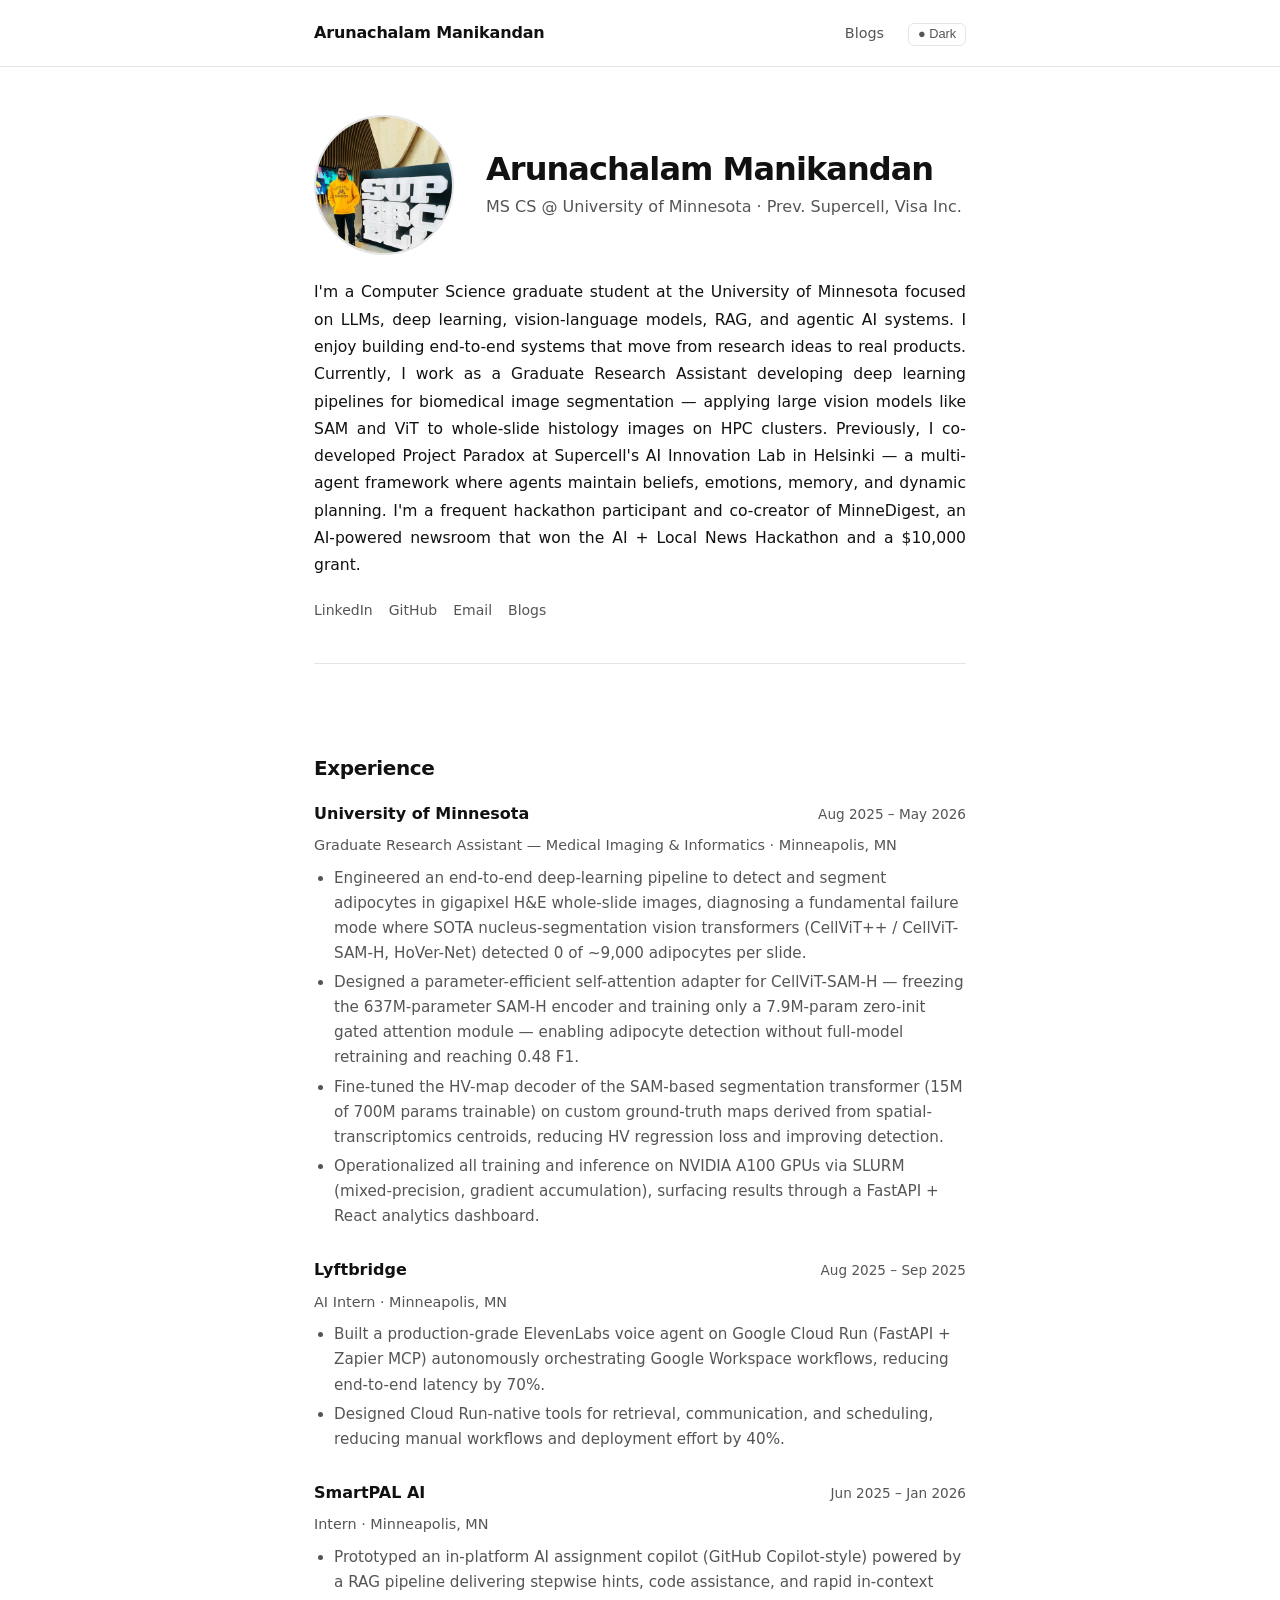
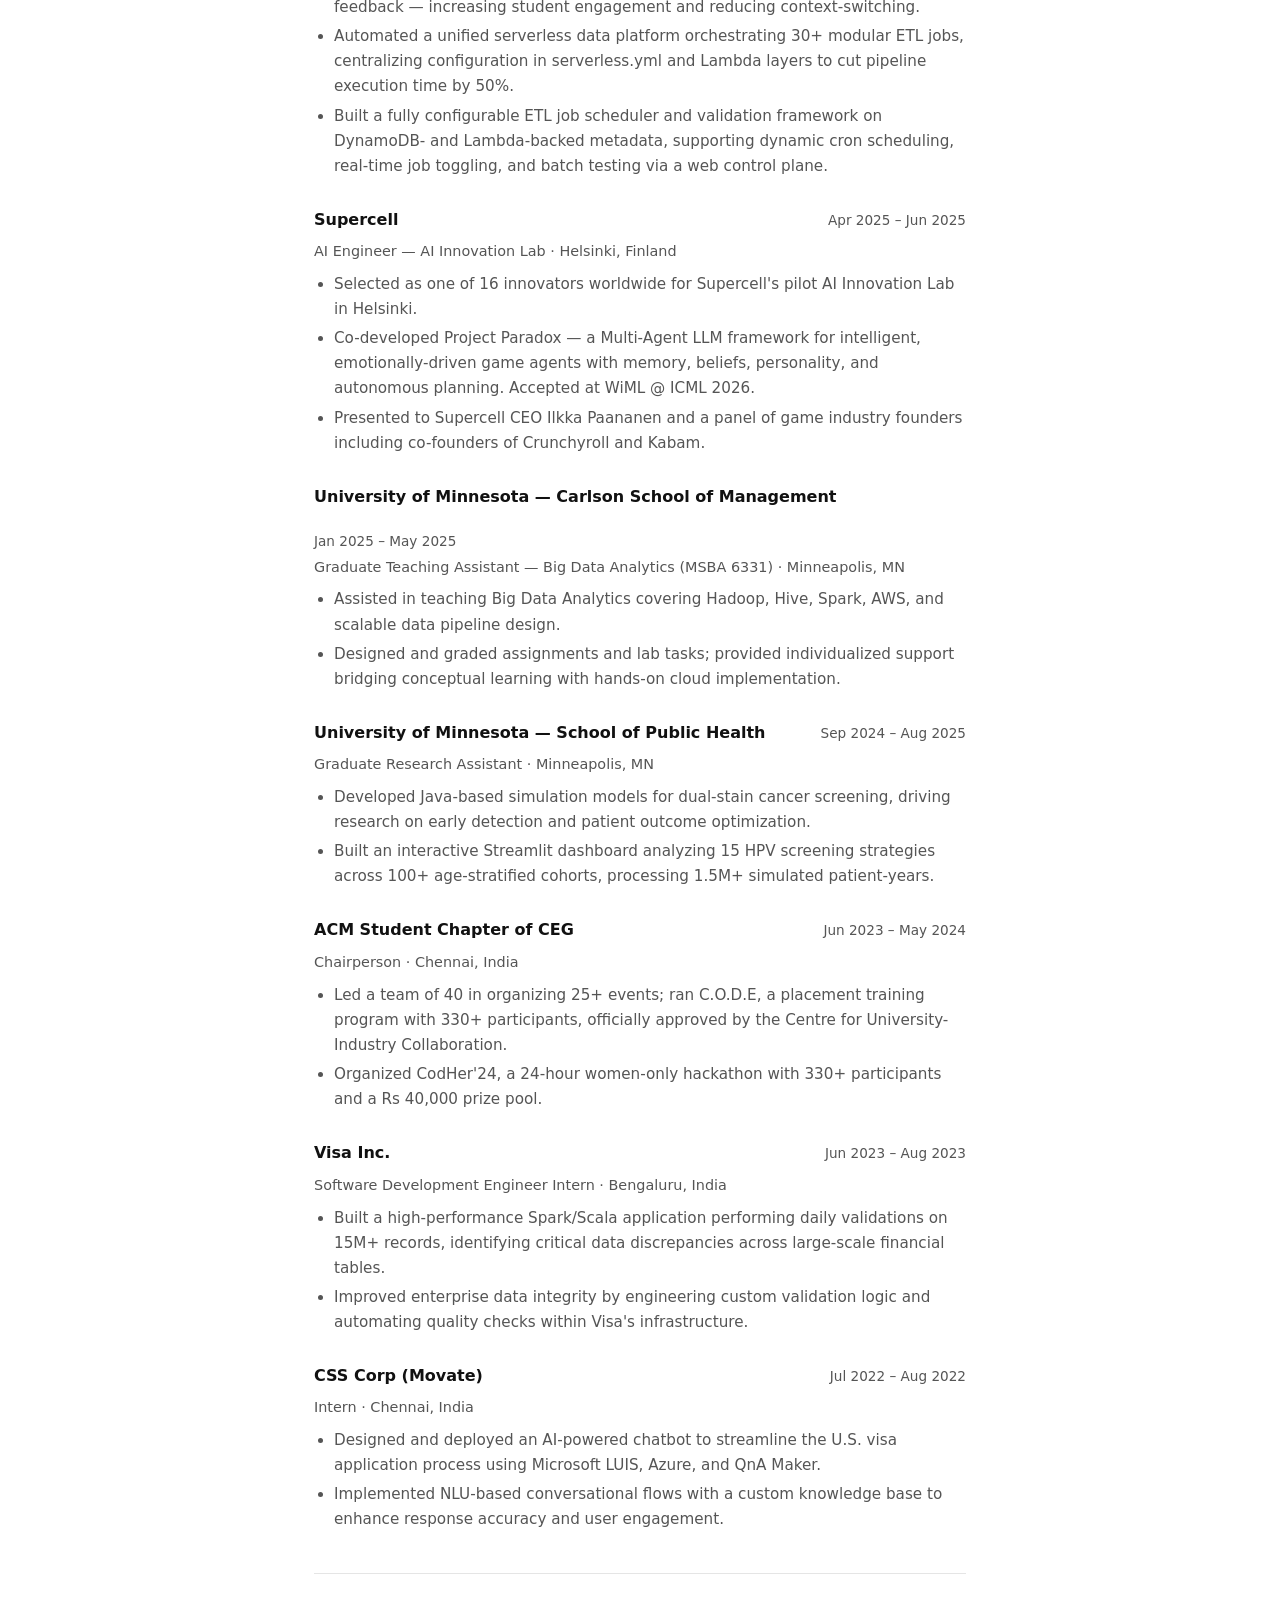
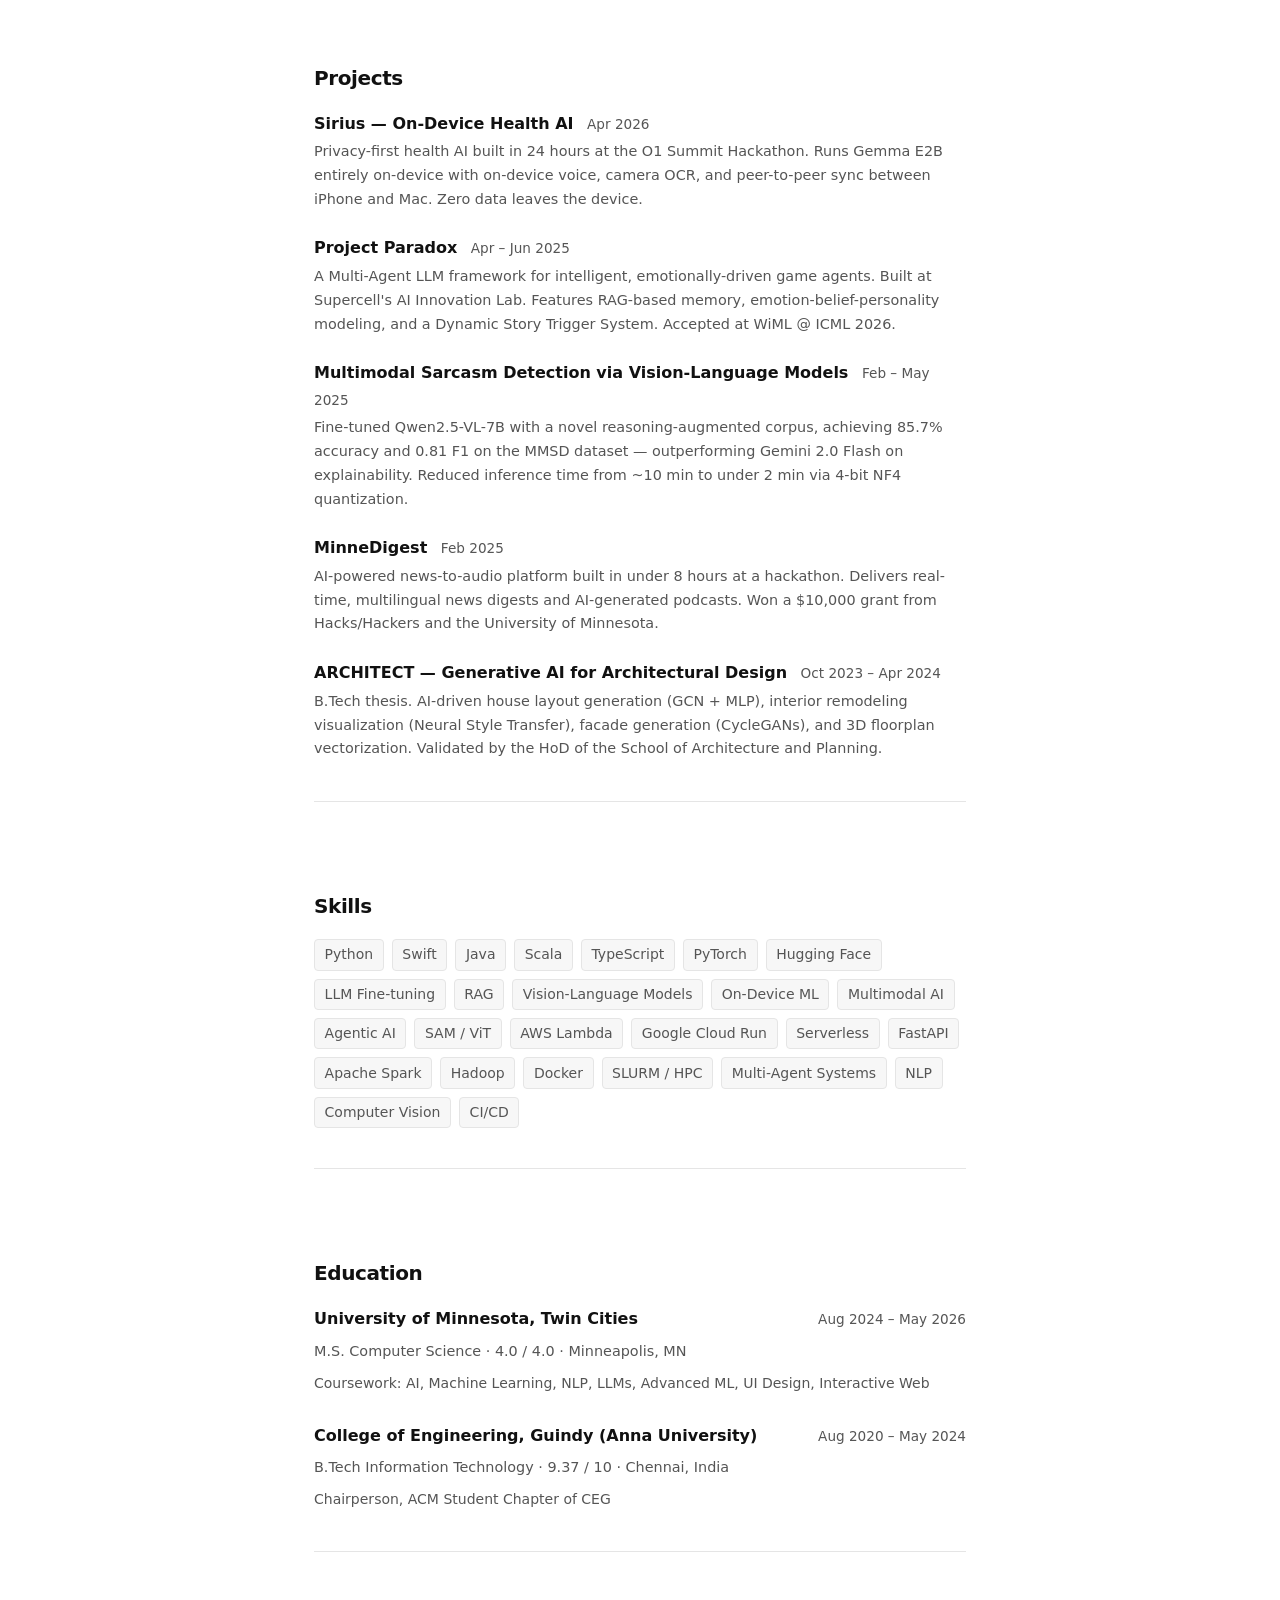
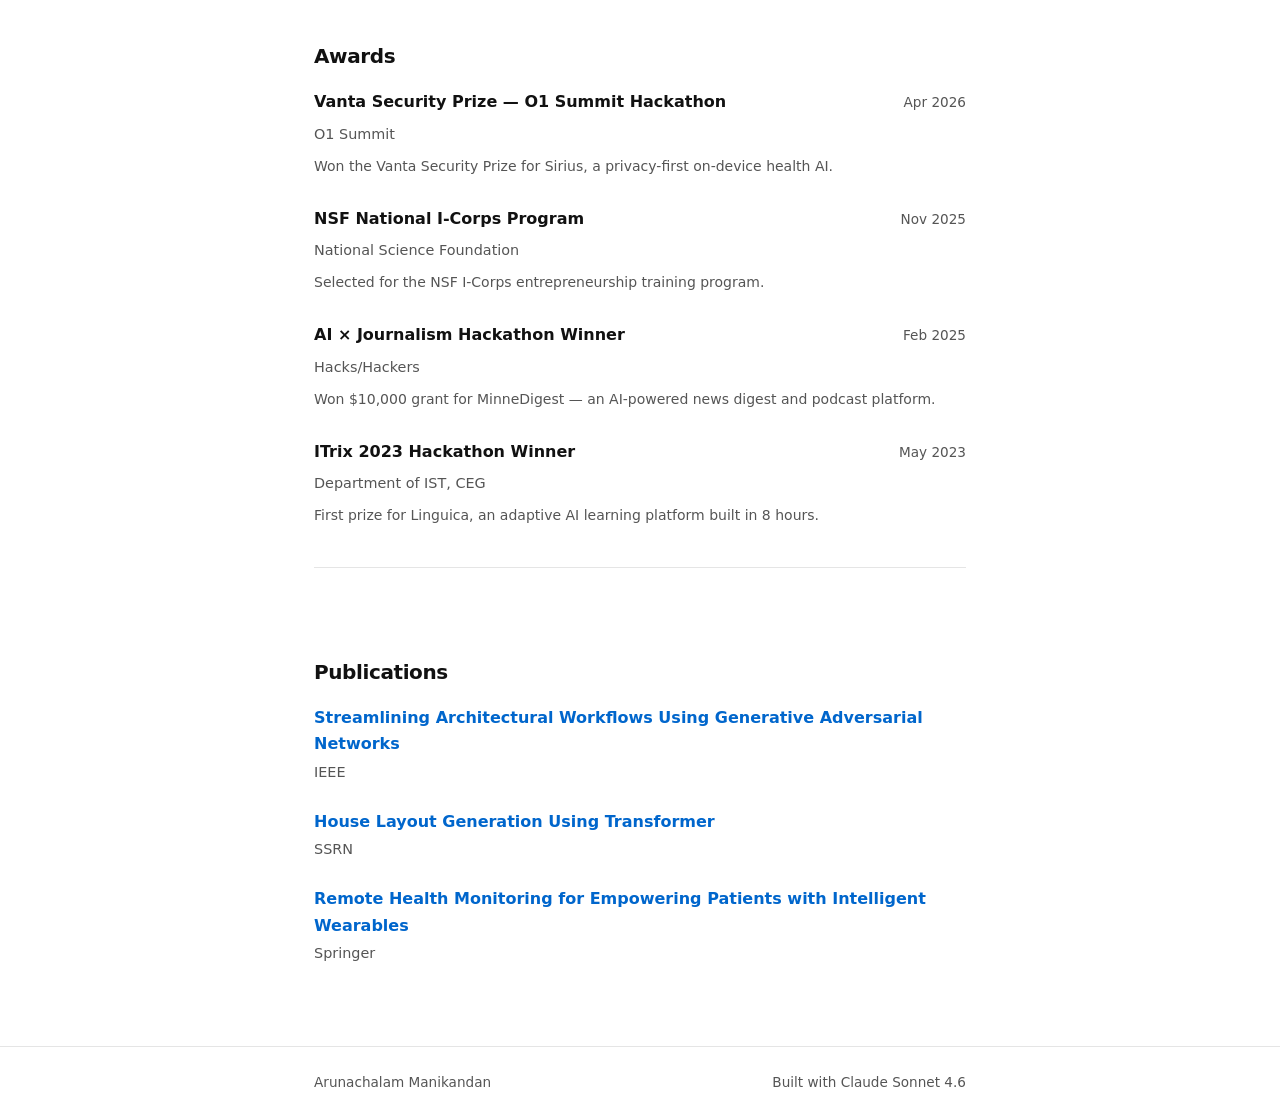
==== commit 3b084e62: "rename Blog to Blogs, fix double border line, reorder profile data chronologically - Changed all "Bl" ====
--- a/index.html
+++ b/index.html
@@ -12,9 +12,9 @@
 
   <nav>
     <div class="container">
-      <a href="/" class="nav-name">Arunachalam Manikandan</a>
+      <a href="index.html" class="nav-name">Arunachalam Manikandan</a>
       <ul class="nav-links">
-        <li><a href="blog.html">Blog</a></li>
+        <li><a href="blog.html">Blogs</a></li>
         <li><button class="theme-toggle" id="theme-btn" aria-label="Toggle theme">○ Light</button></li>
       </ul>
     </div>
@@ -77,7 +77,7 @@
         LinkedIn: p.links.linkedin,
         GitHub:   p.links.github,
         Email:    p.links.email ? `mailto:${p.links.email}` : null,
-        Blog:     'blog.html',
+        Blogs:    'blog.html',
       })
         .filter(([, href]) => href)
         .map(([label, href]) => `<li><a href="${href}" ${href.startsWith('http') ? 'target="_blank" rel="noopener"' : ''}>${label}</a></li>`)
--- a/style.css
+++ b/style.css
@@ -307,7 +307,7 @@
 .post-item:first-child { border-top: 1px solid var(--border); }
 
 .post-item a { text-decoration: none; display: block; }
-.post-item a:hover .post-title { text-decoration: underline; color: var(--accent); }
+.post-item a:hover .post-title { color: var(--accent); }
 
 .post-title {
   font-size: 1.1rem;
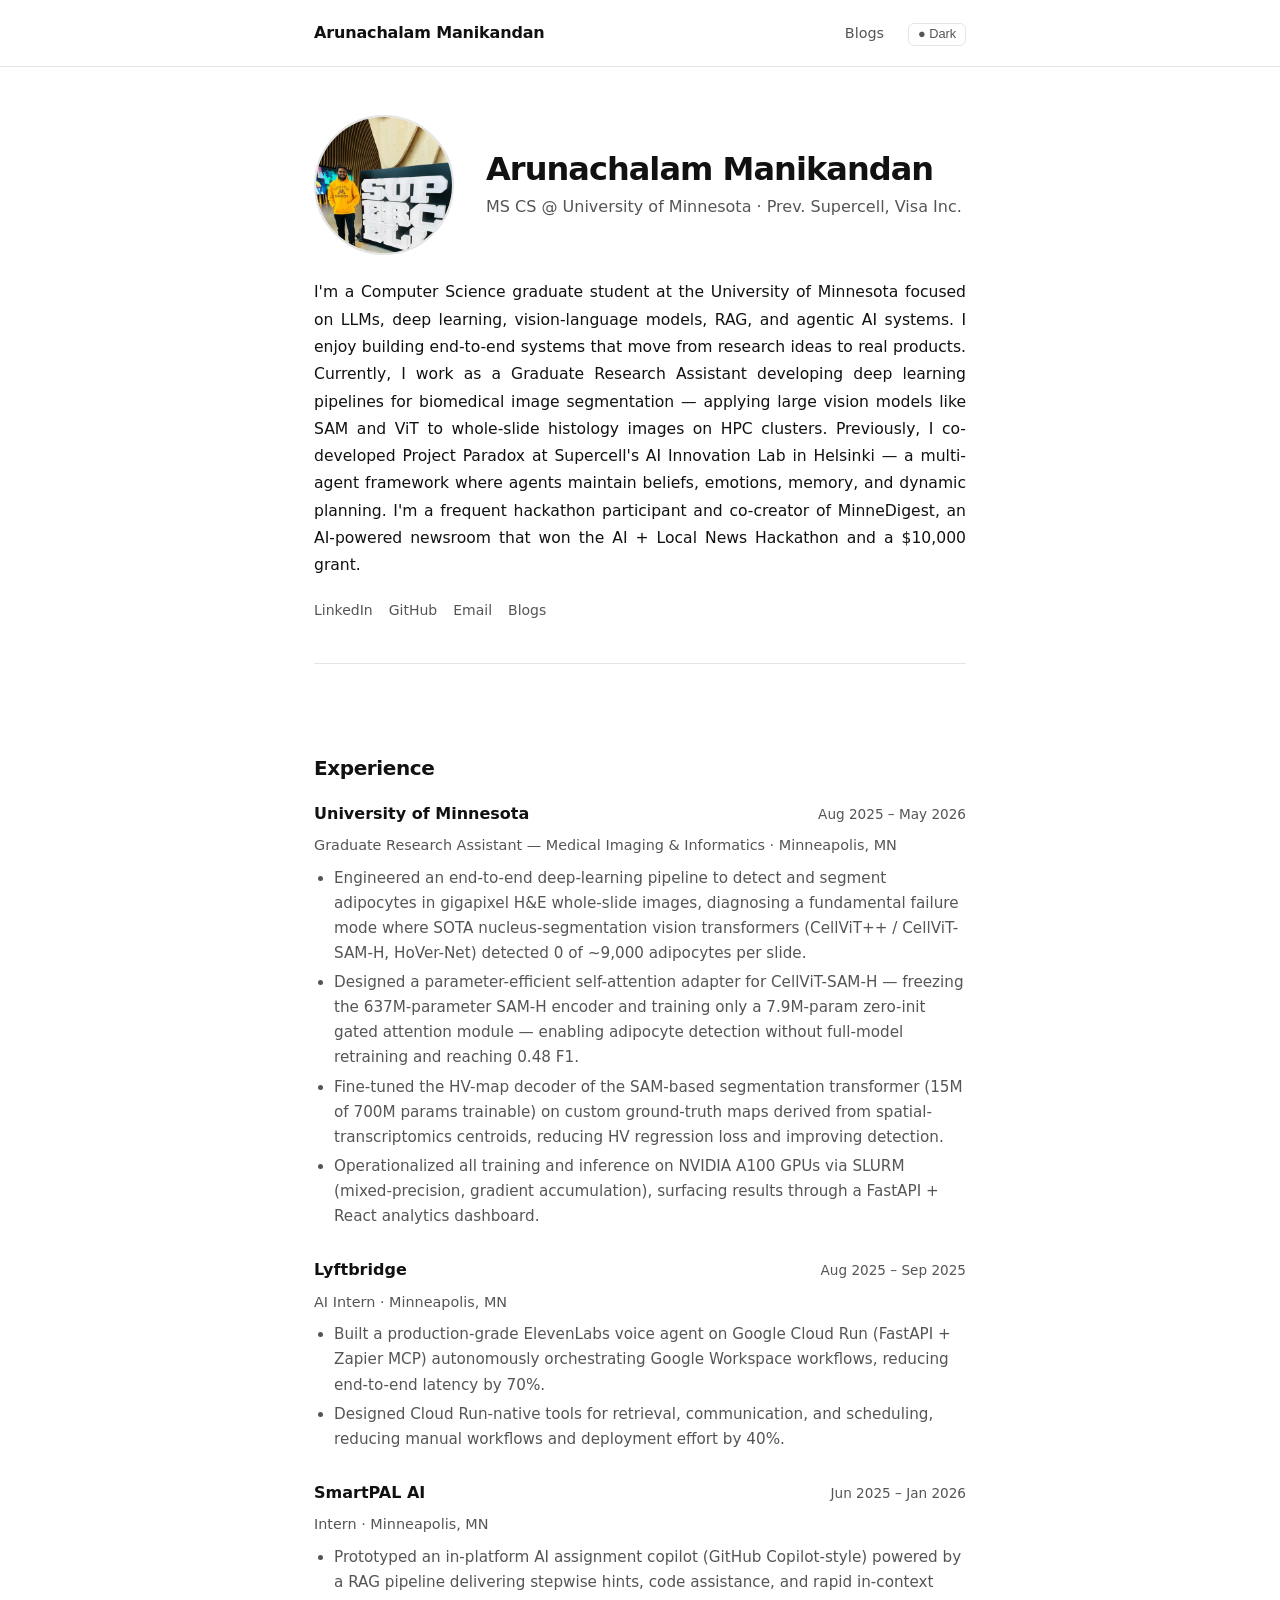
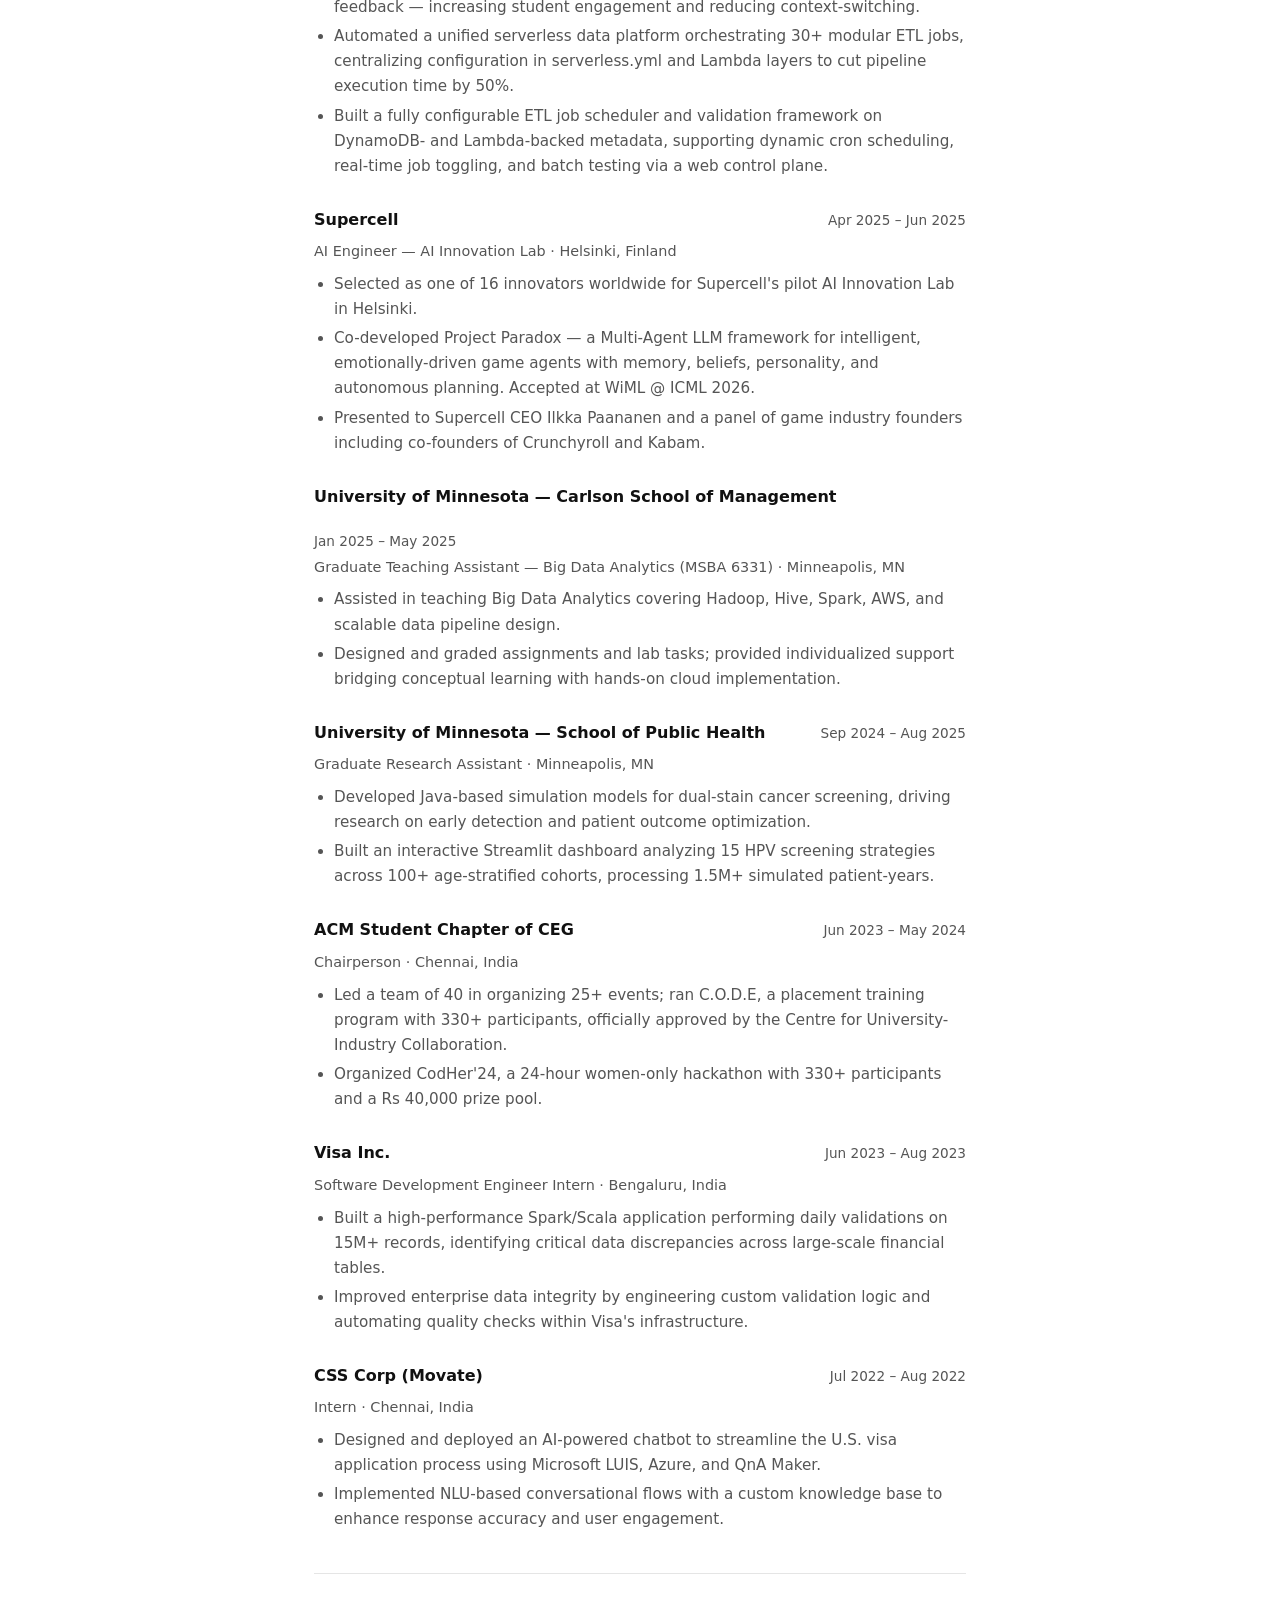
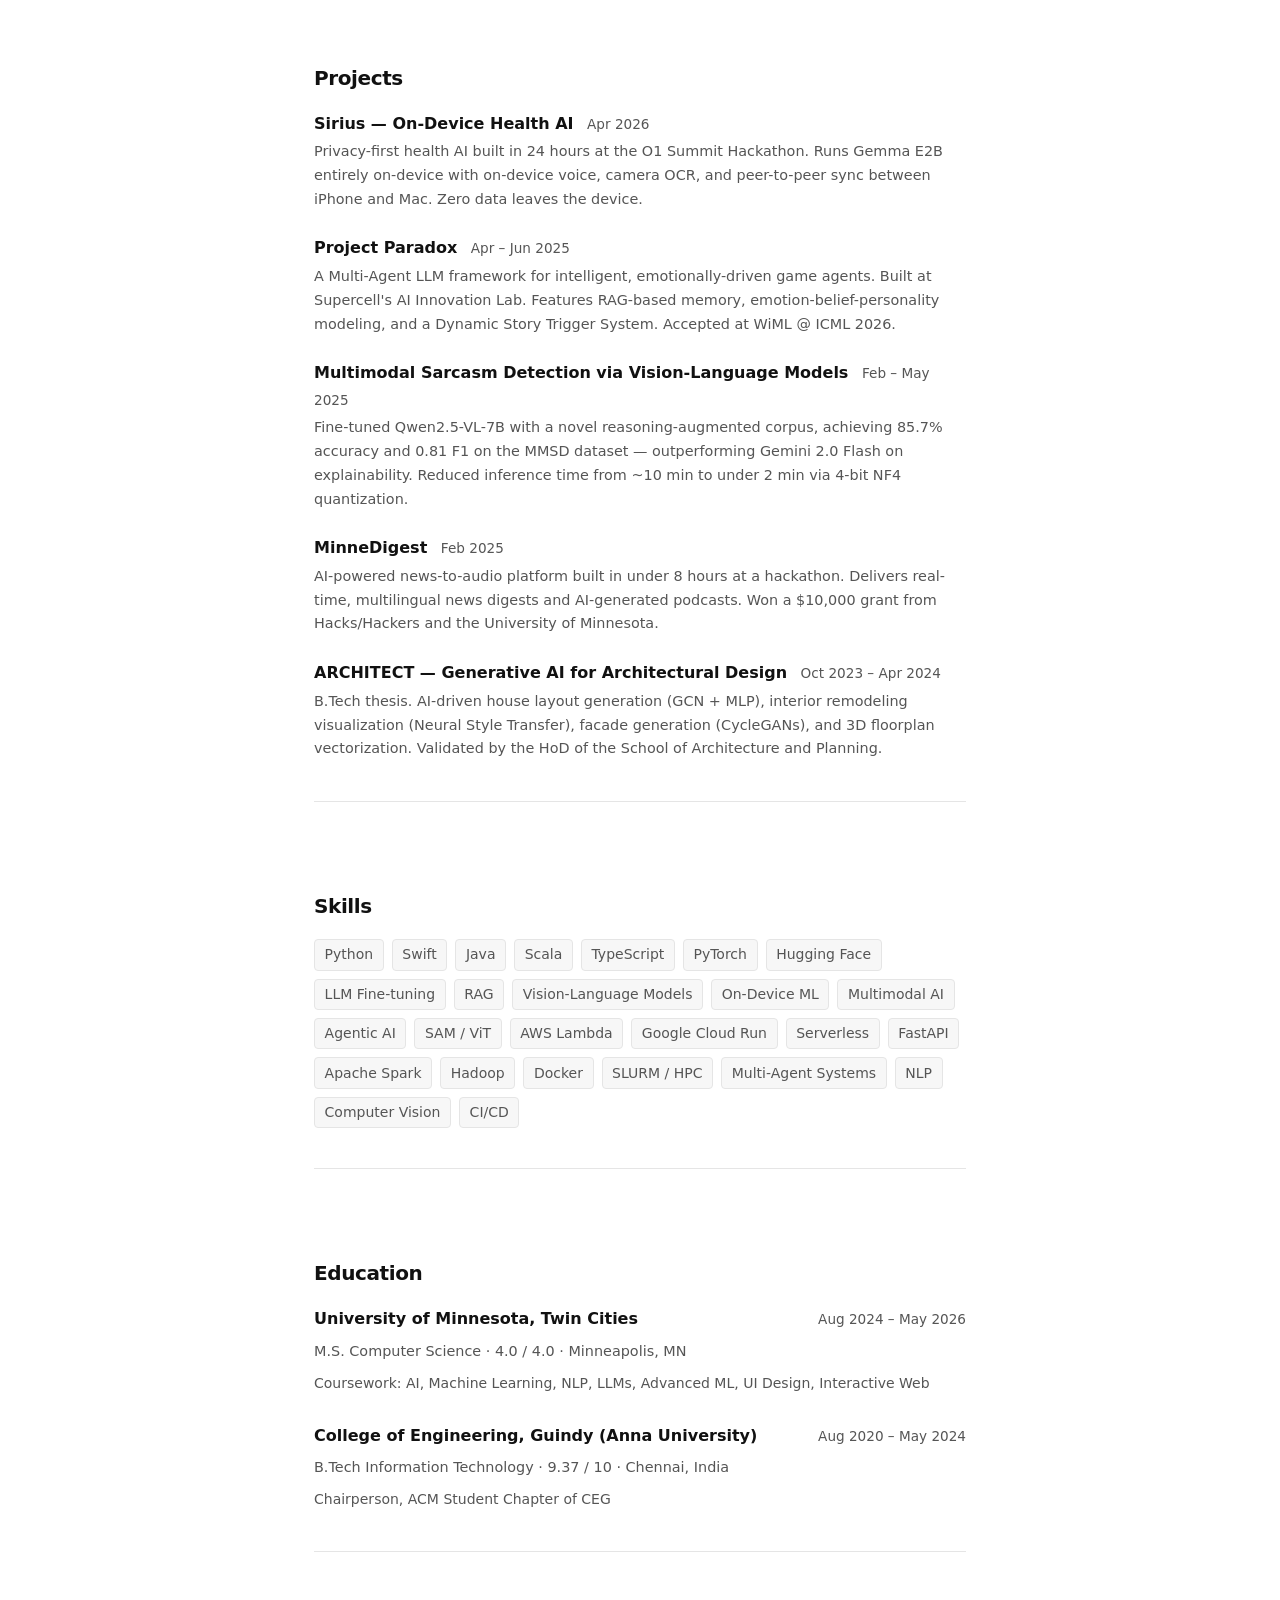
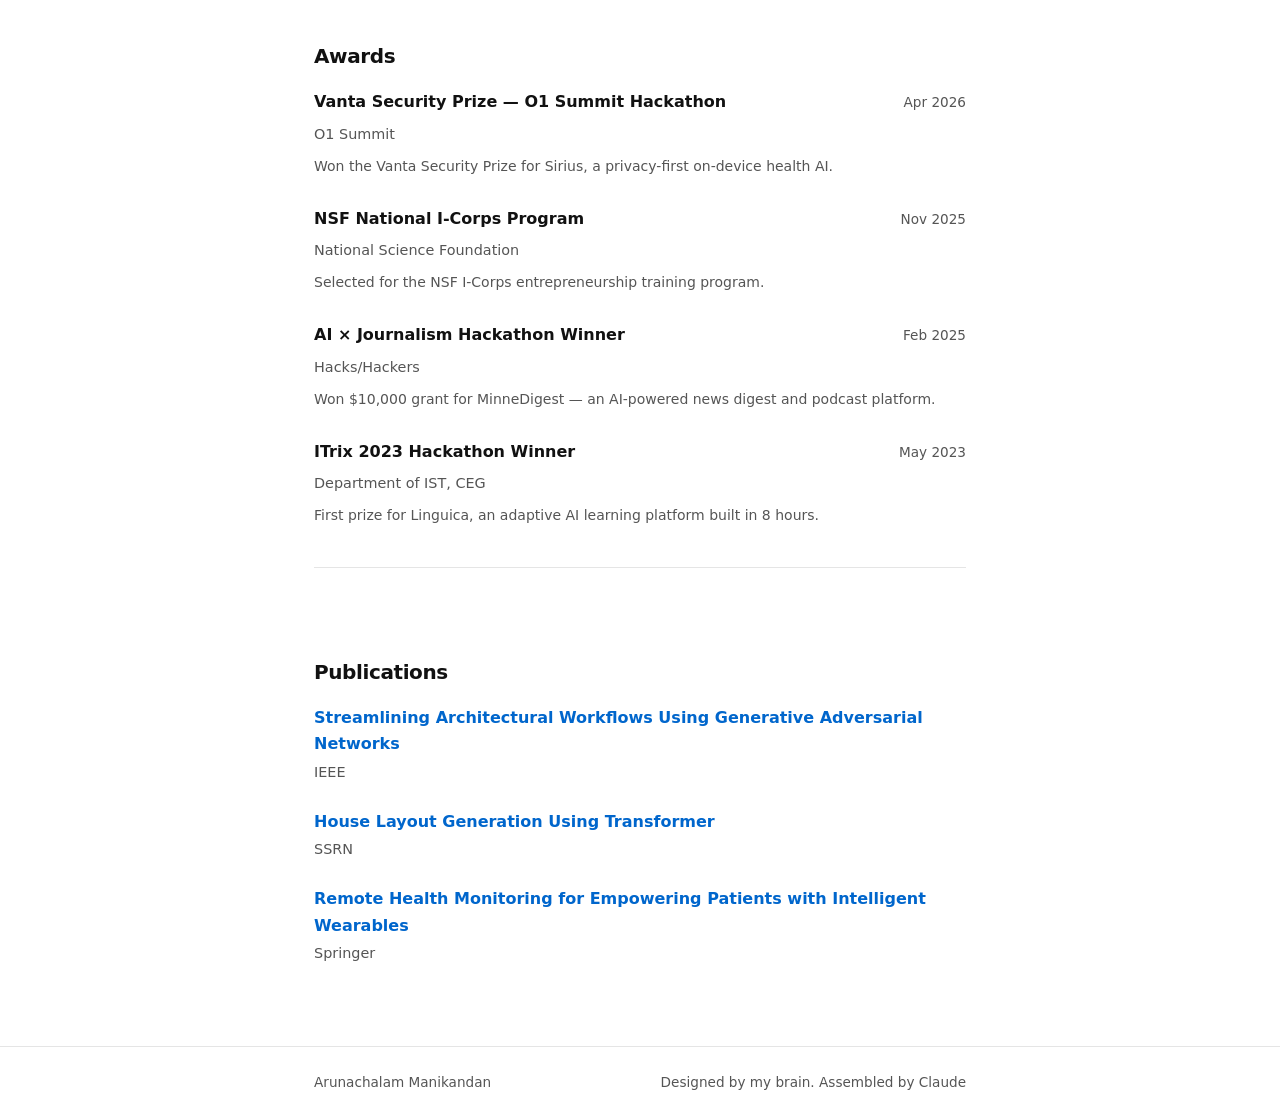
==== commit 9f886048: "update footer tagline Co-authored-by: Cursor <cursoragent@cursor.com>" ====
--- a/index.html
+++ b/index.html
@@ -33,7 +33,7 @@
   <footer>
     <div class="container">
       <span id="footer-name">Arunachalam Manikandan</span>
-      <span>Built with Claude Sonnet 4.6</span>
+      <span>Designed by my brain. Assembled by Claude</span>
     </div>
   </footer>
 
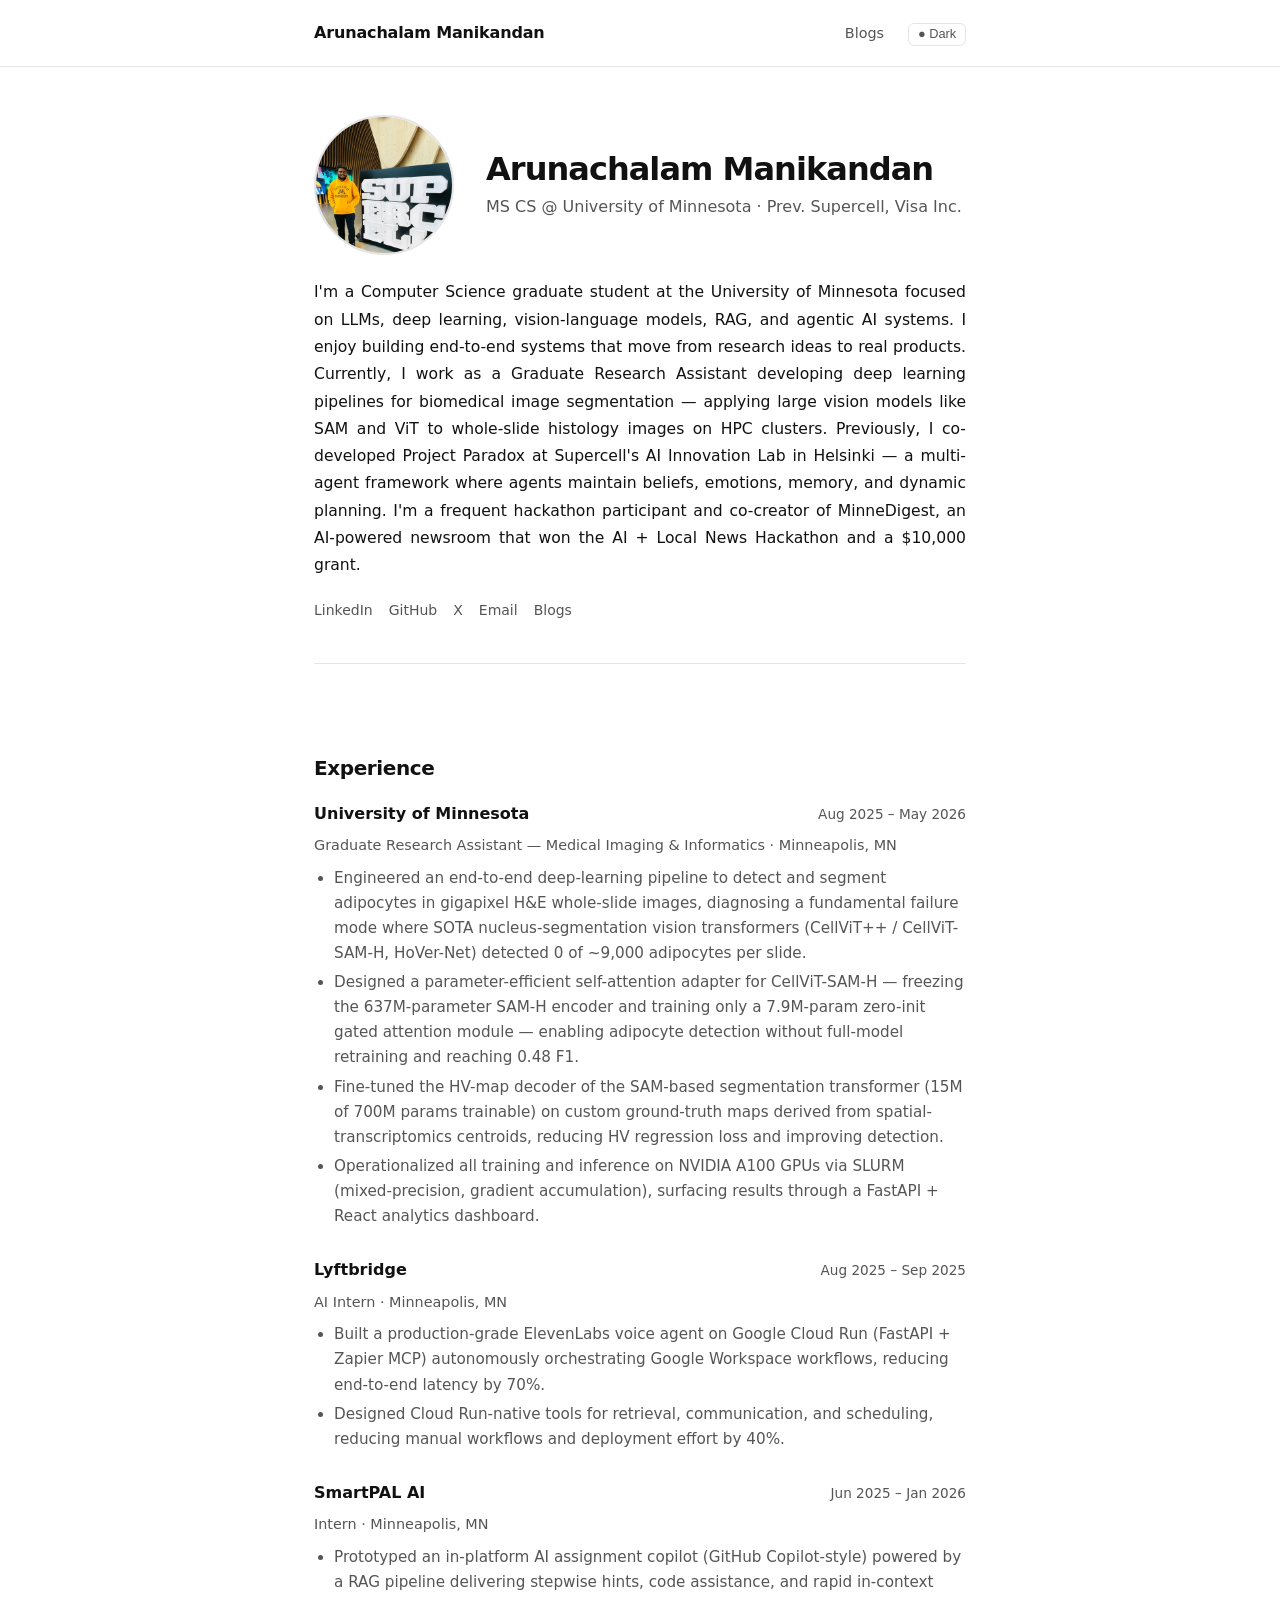
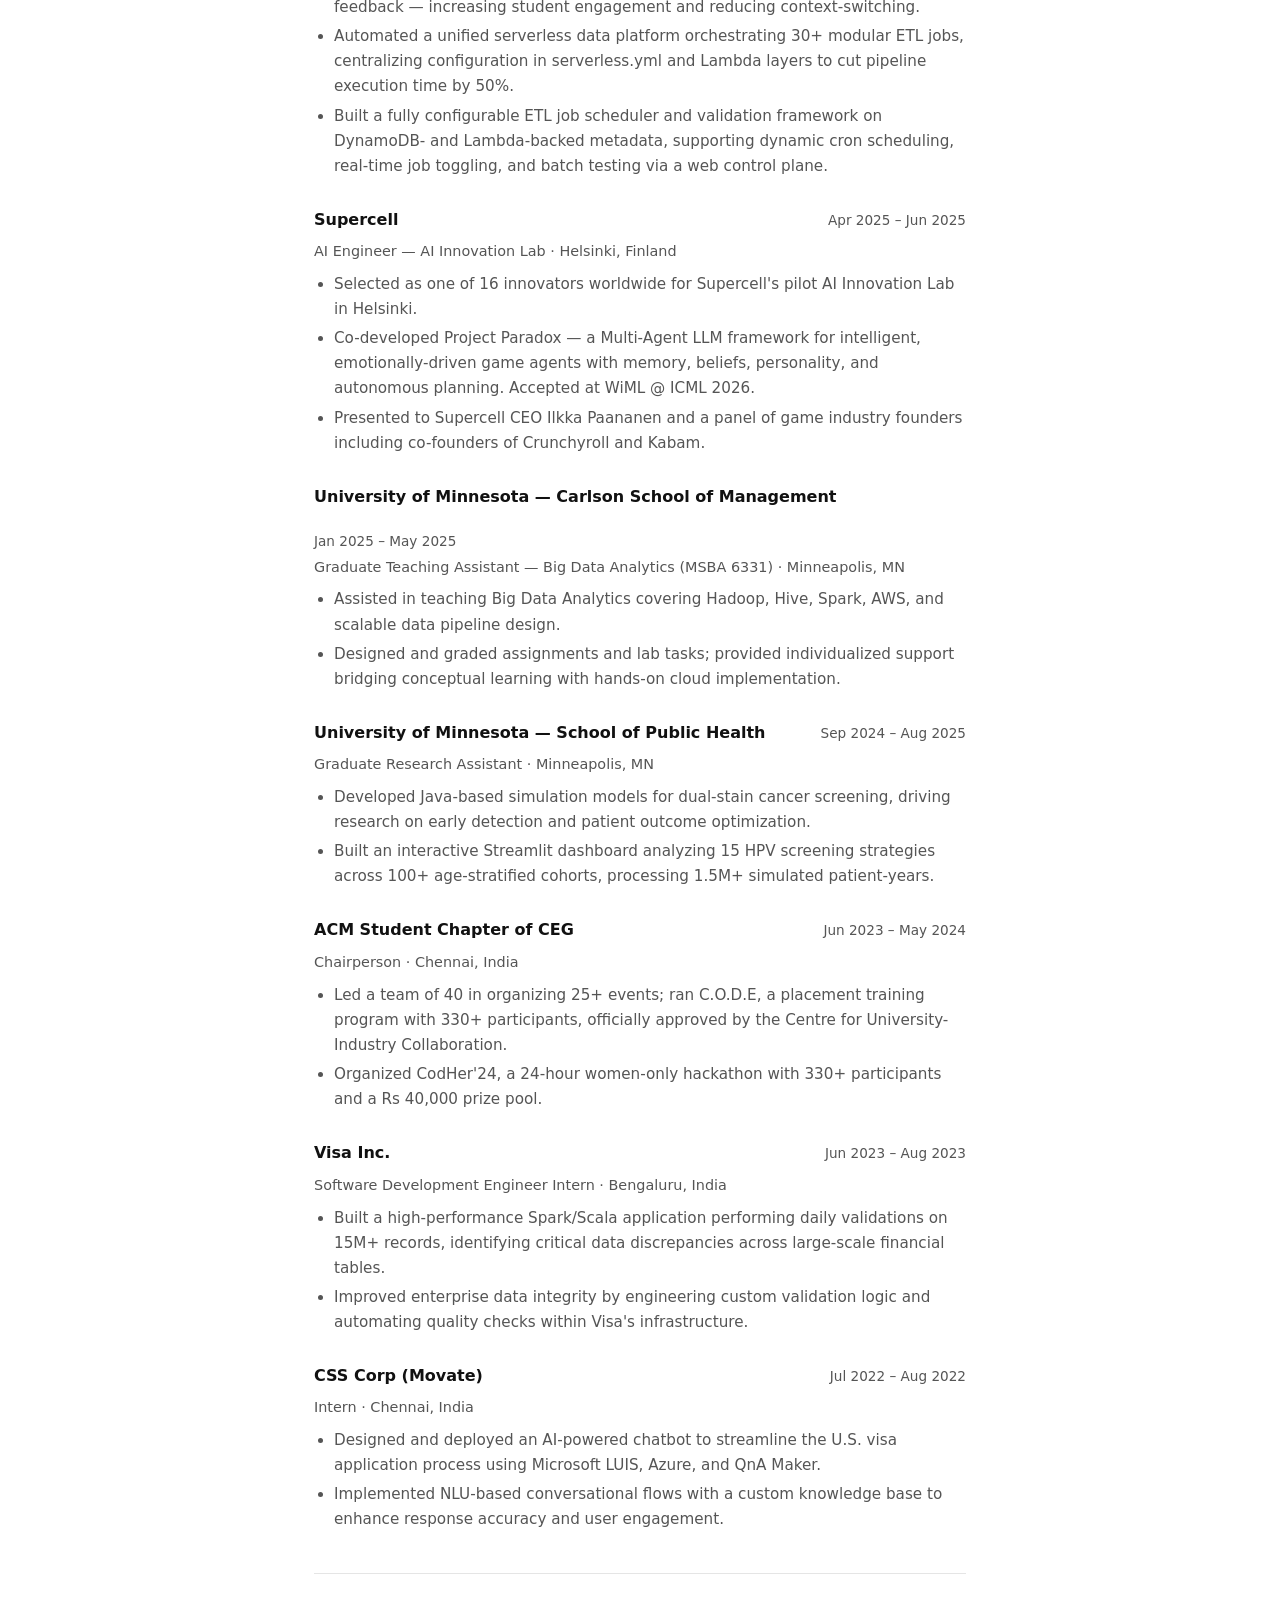
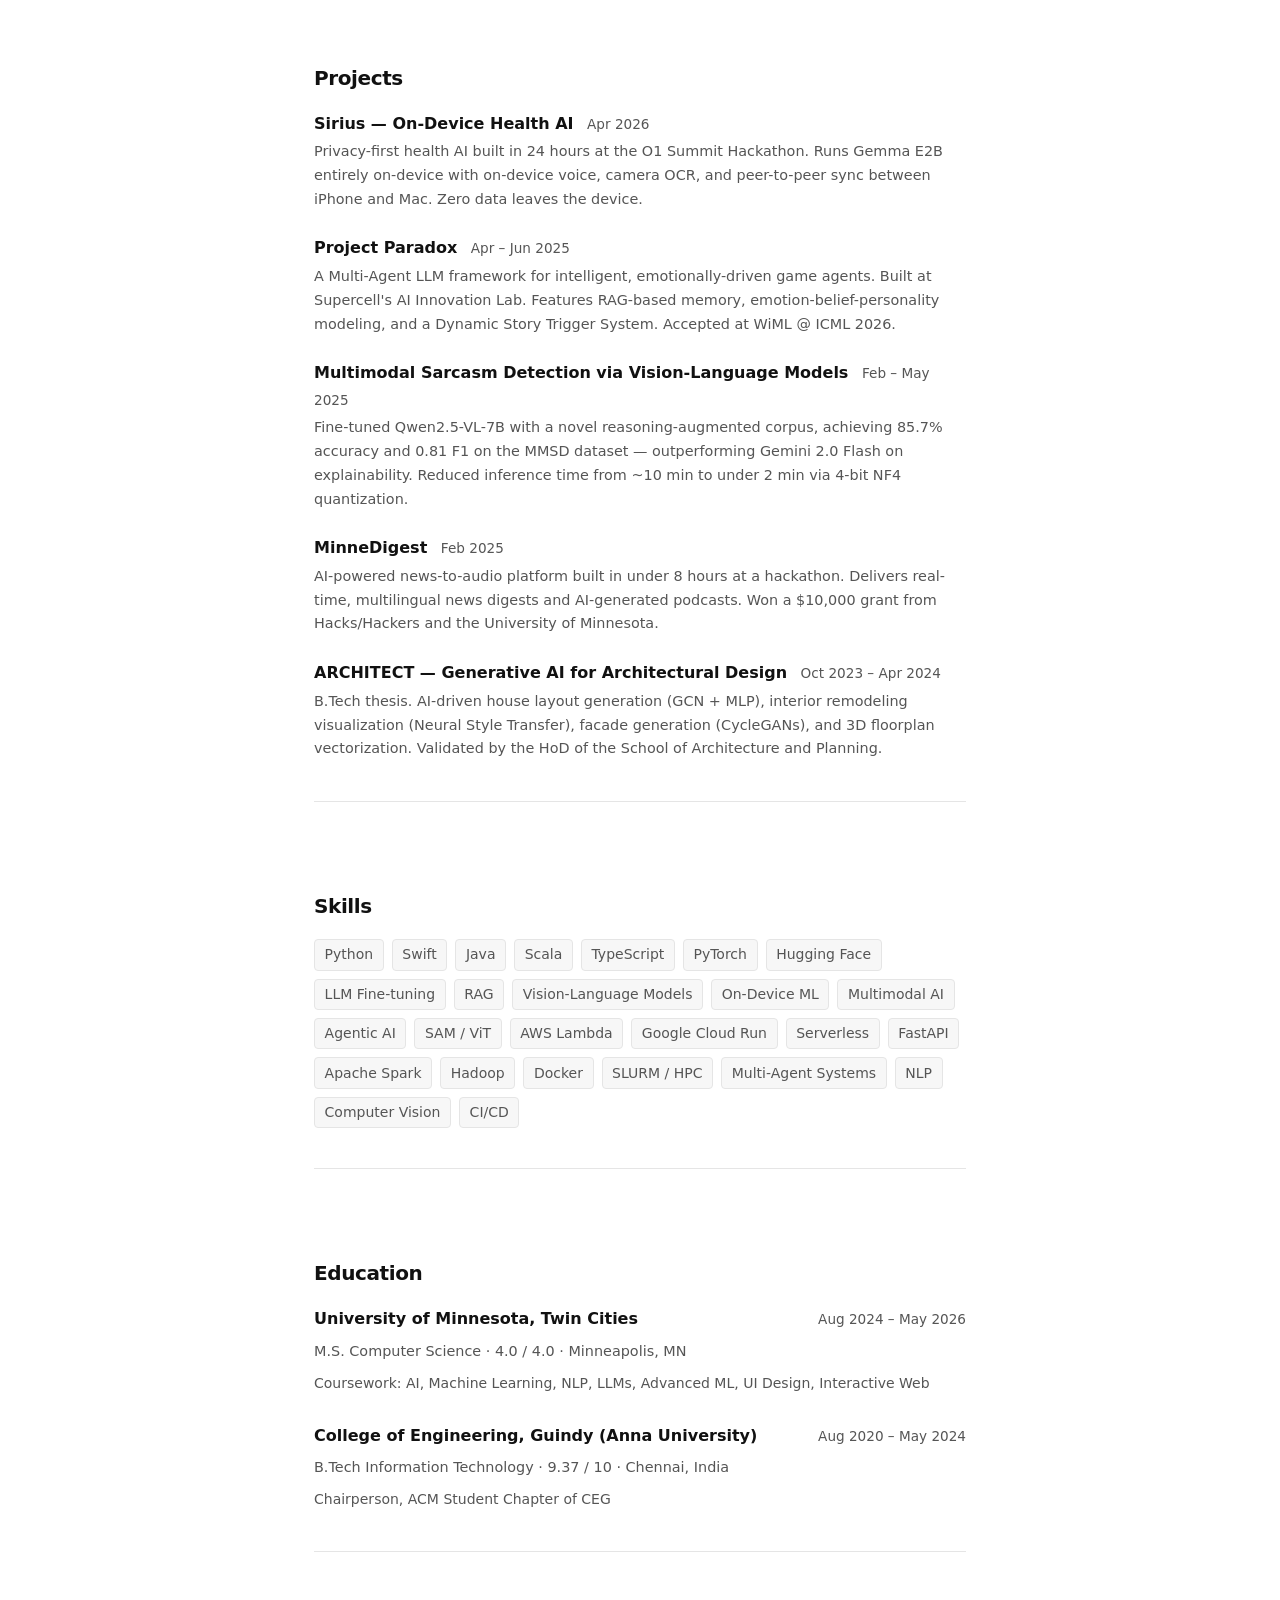
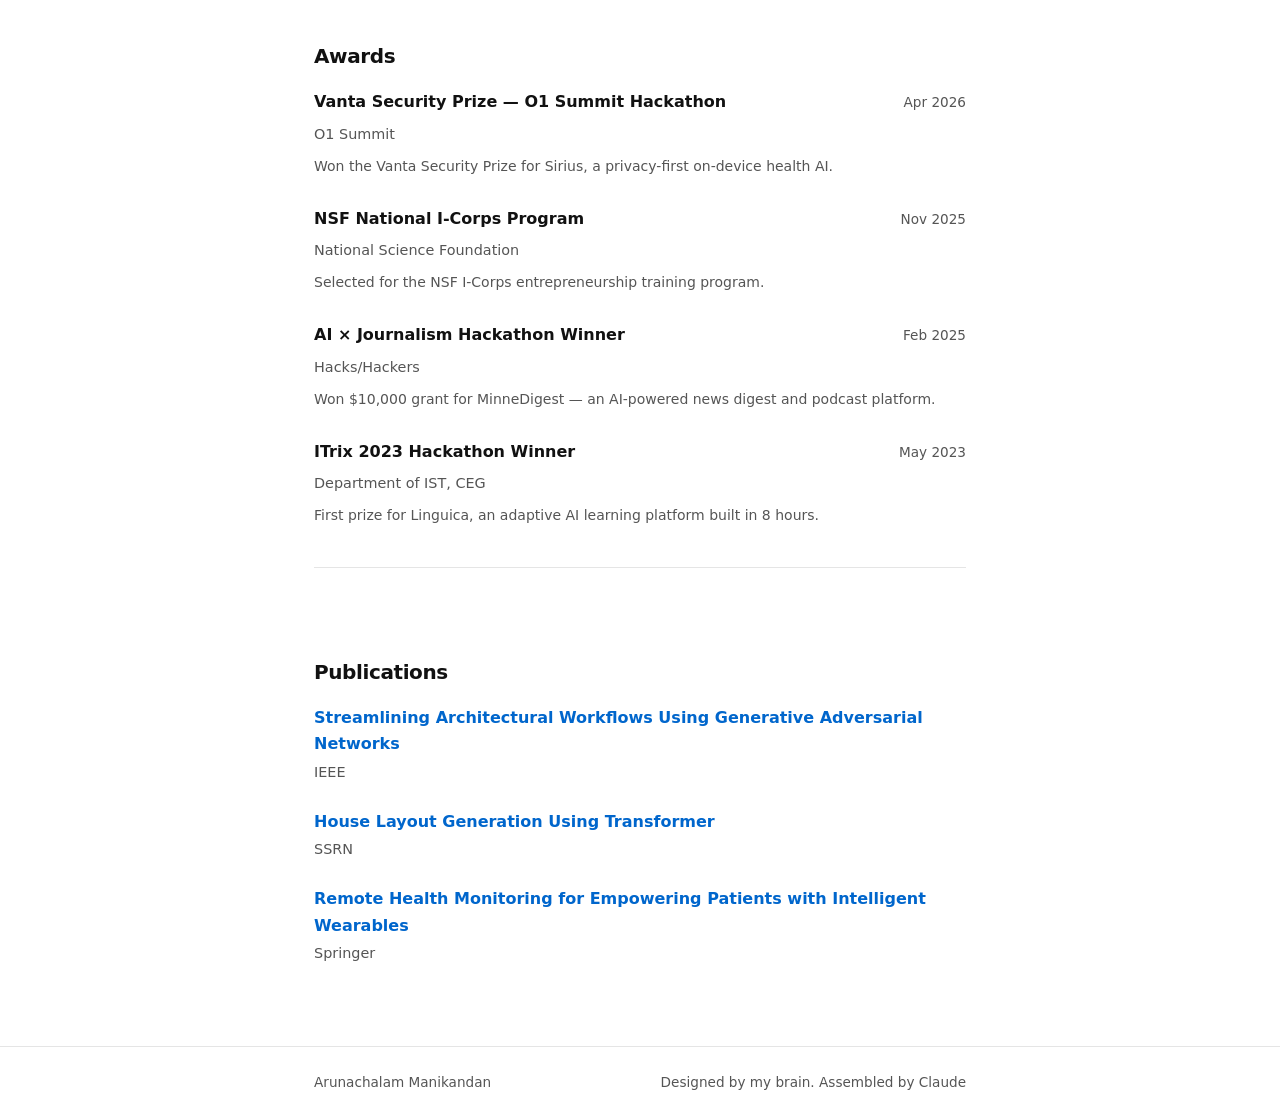
==== commit fa27de2a: "add X social link Co-authored-by: Cursor <cursoragent@cursor.com>" ====
--- a/index.html
+++ b/index.html
@@ -76,6 +76,7 @@
       const links = Object.entries({
         LinkedIn: p.links.linkedin,
         GitHub:   p.links.github,
+        X:        p.links.x,
         Email:    p.links.email ? `mailto:${p.links.email}` : null,
         Blogs:    'blog.html',
       })
